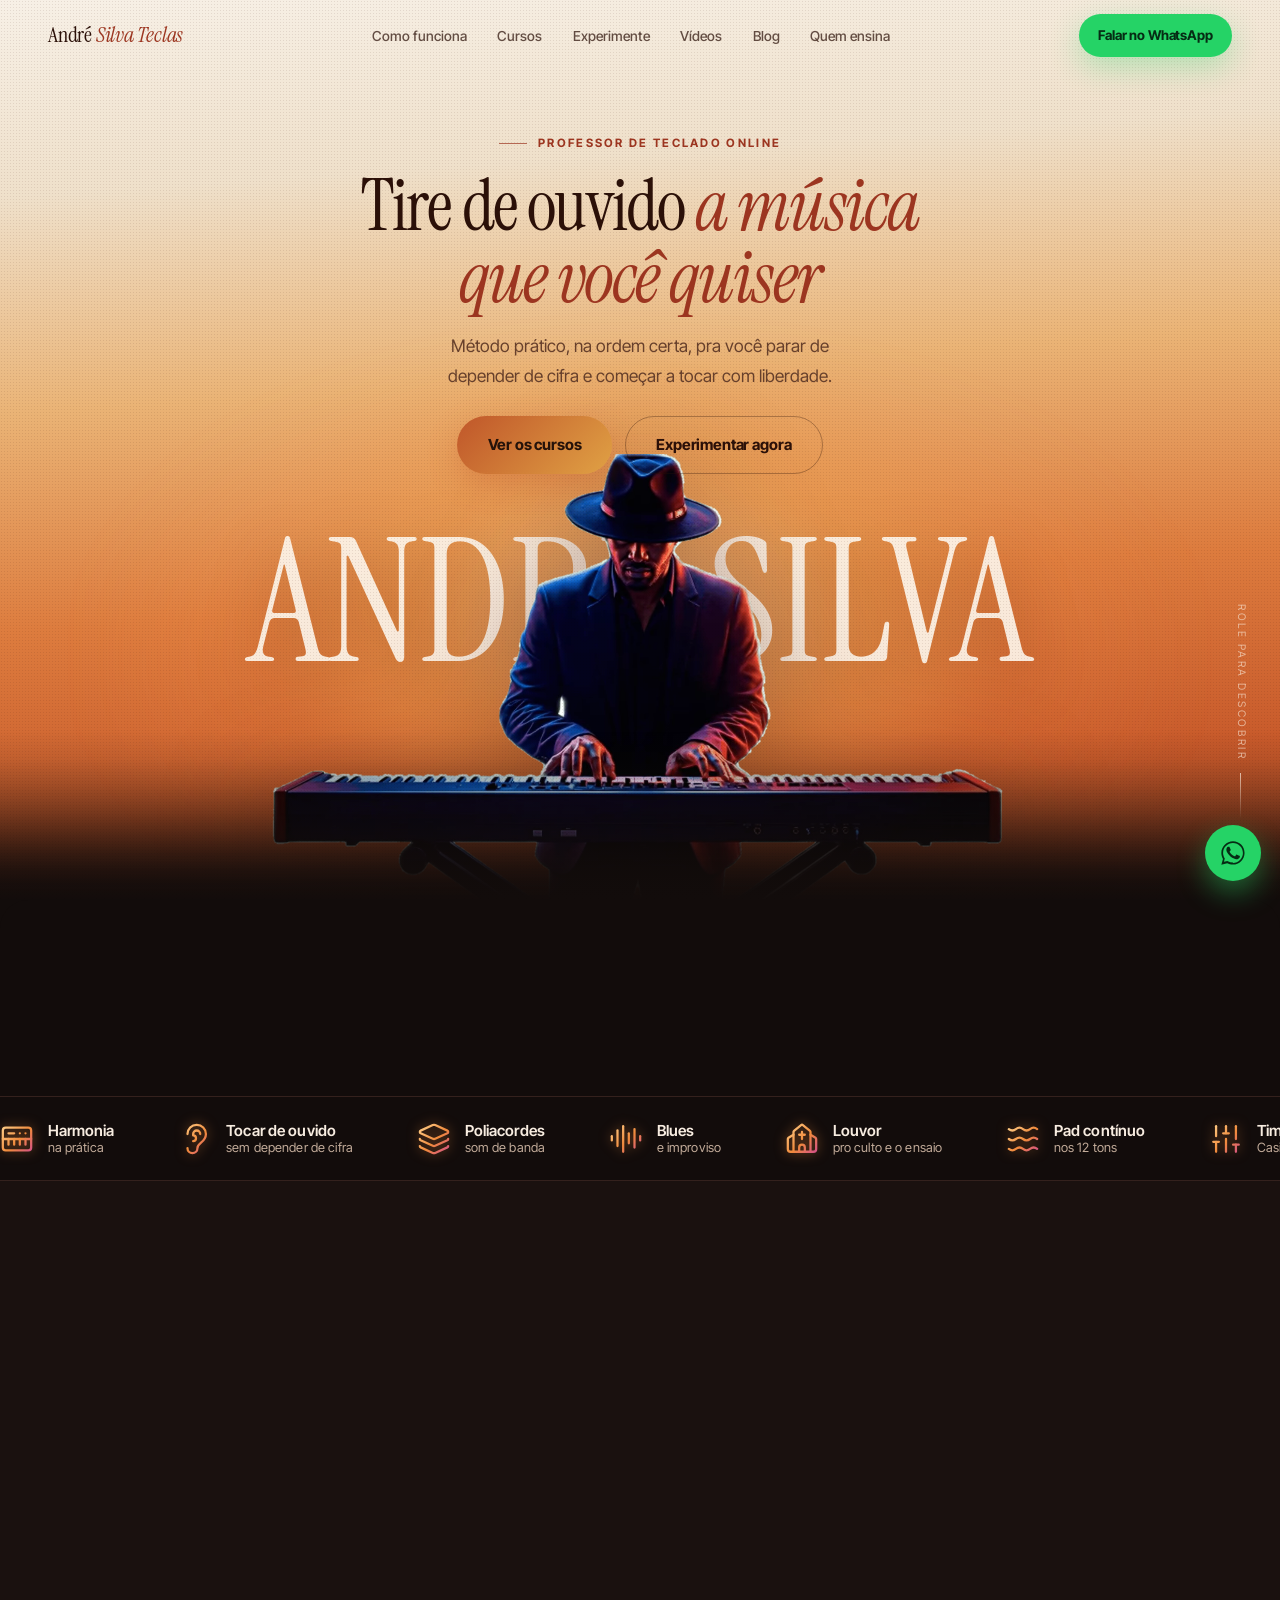
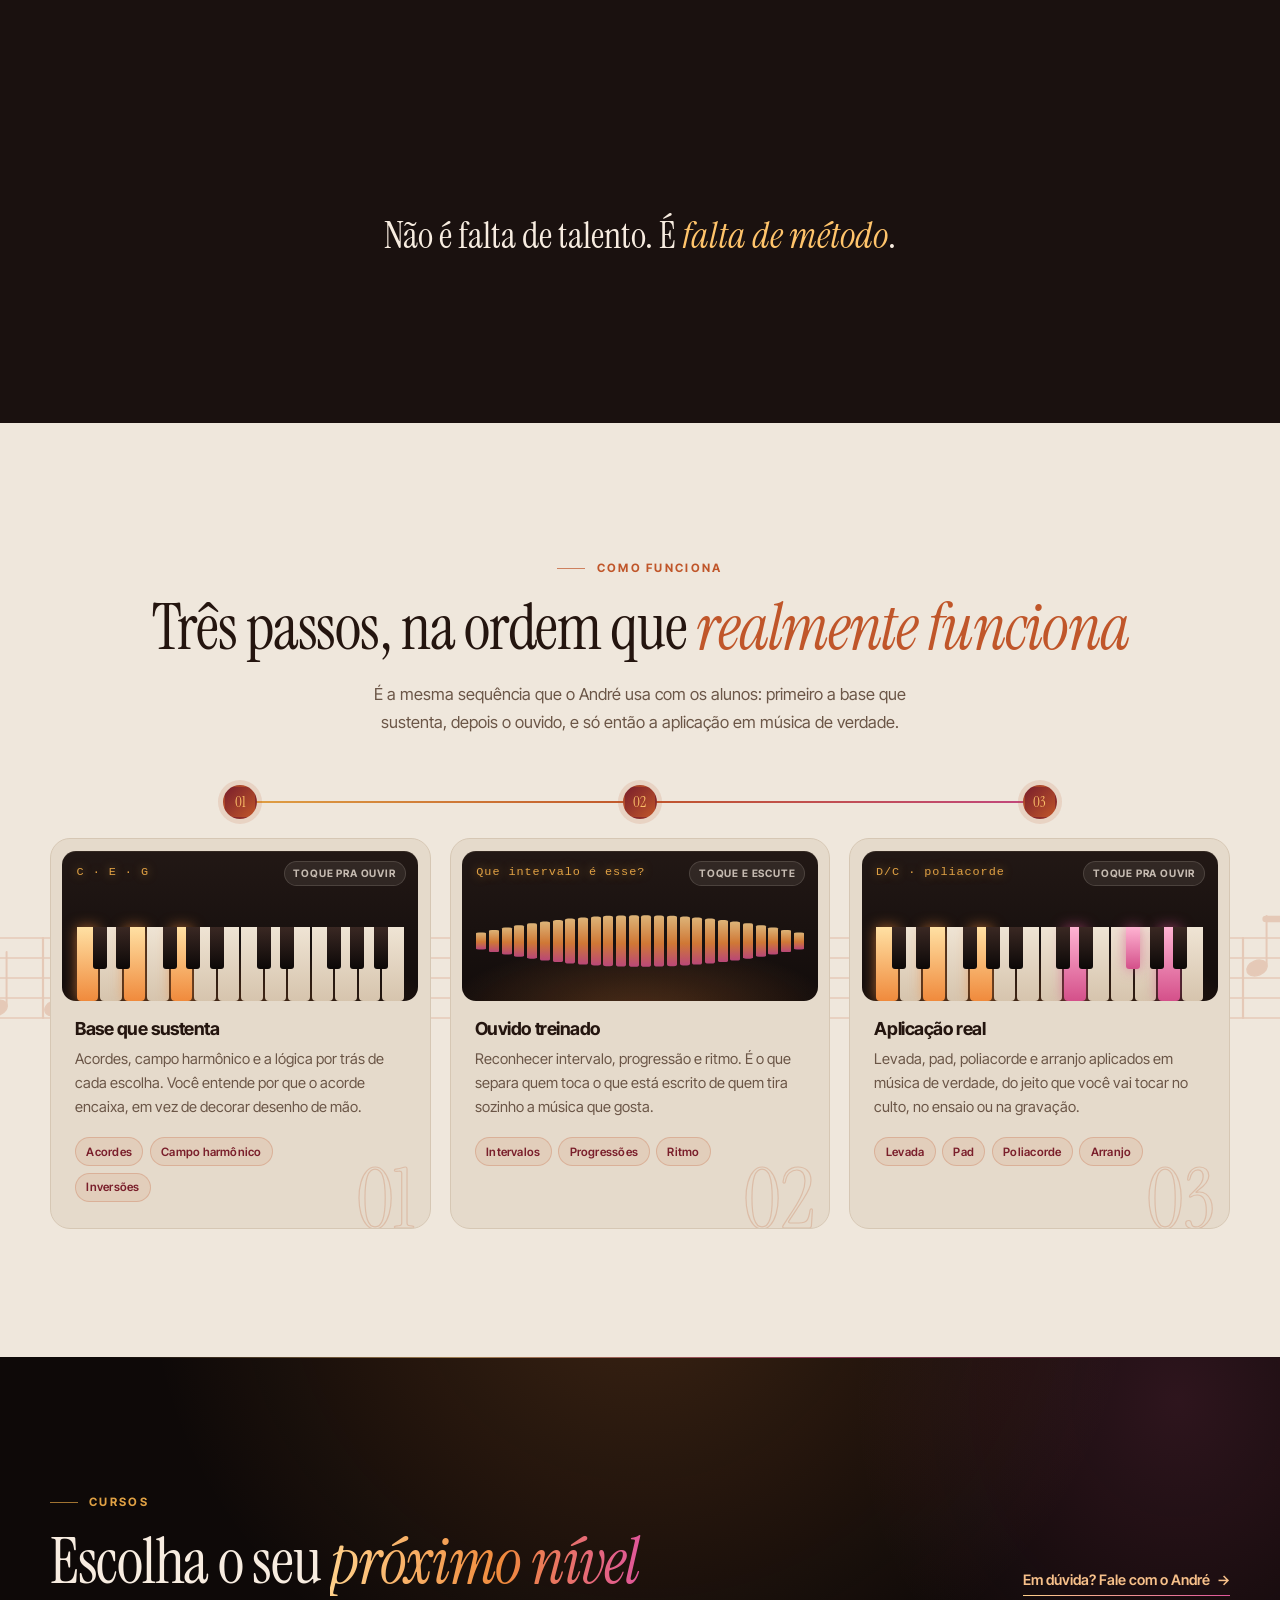
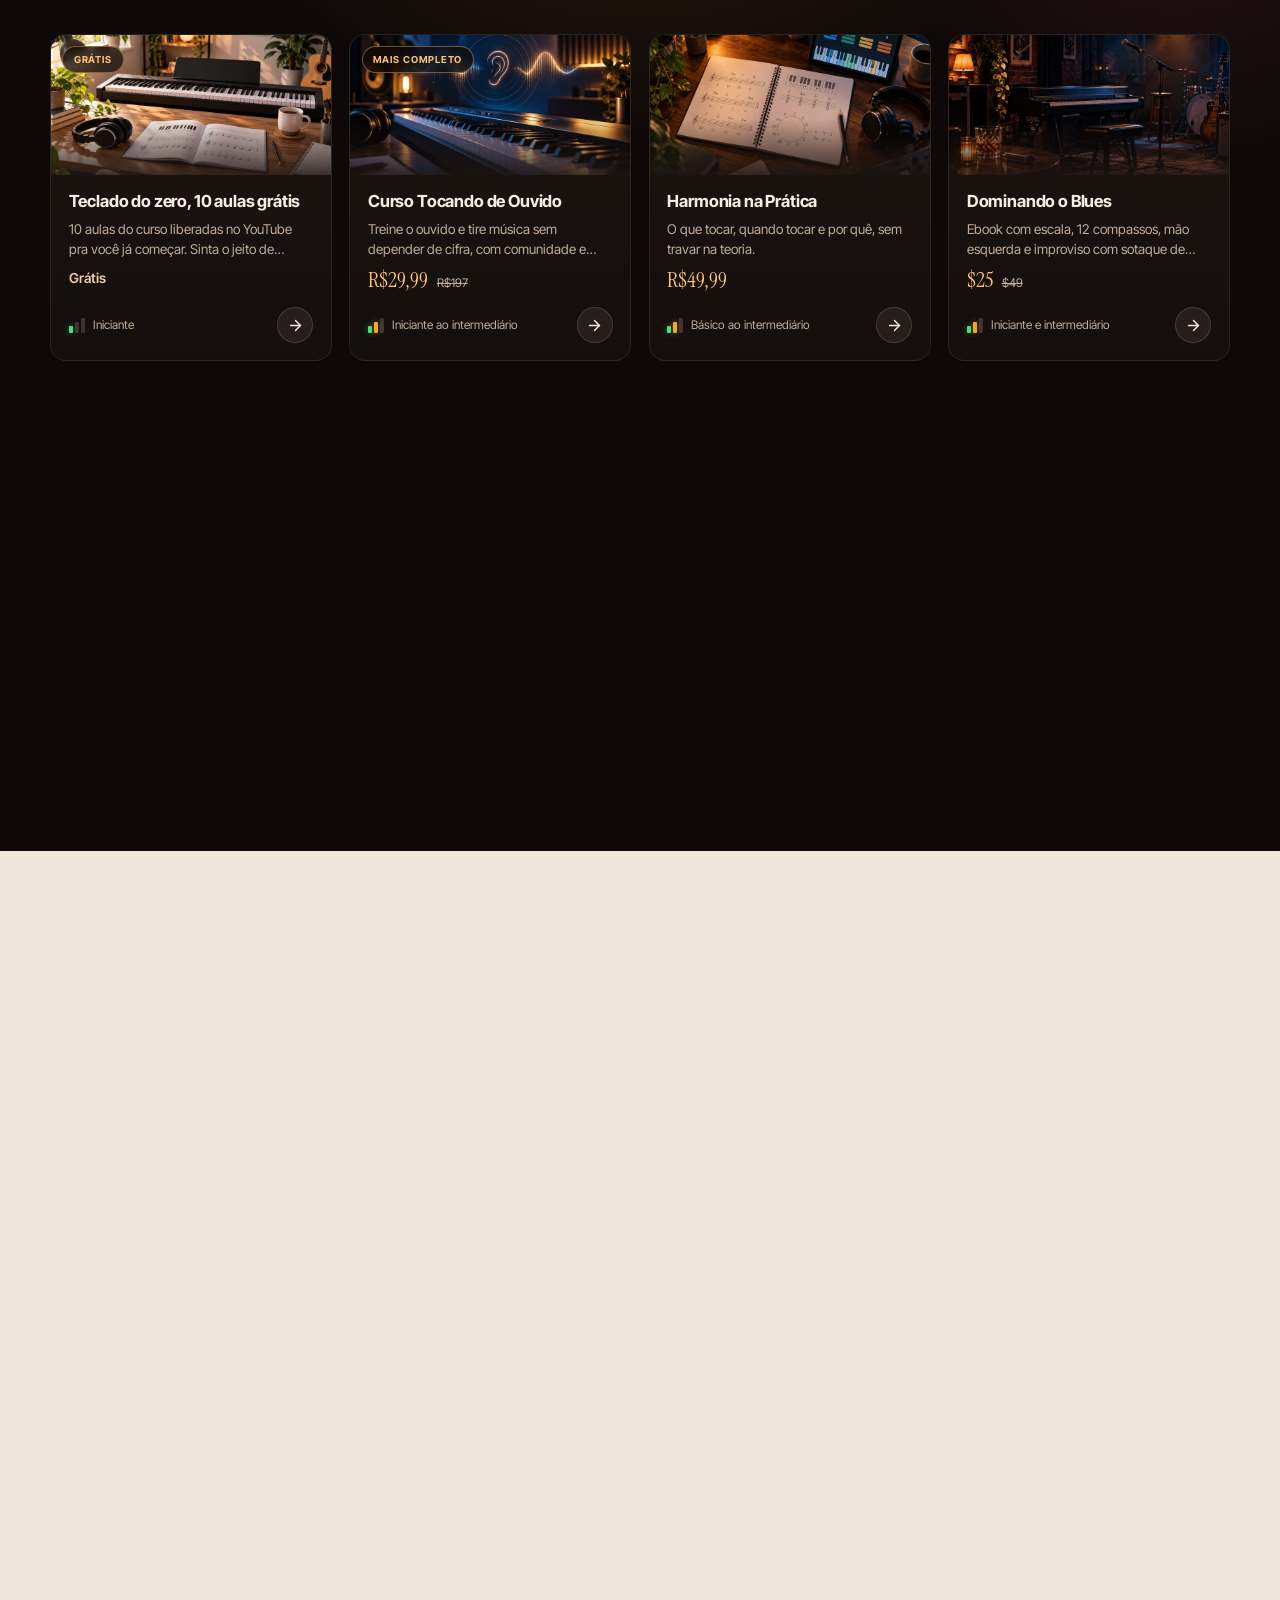
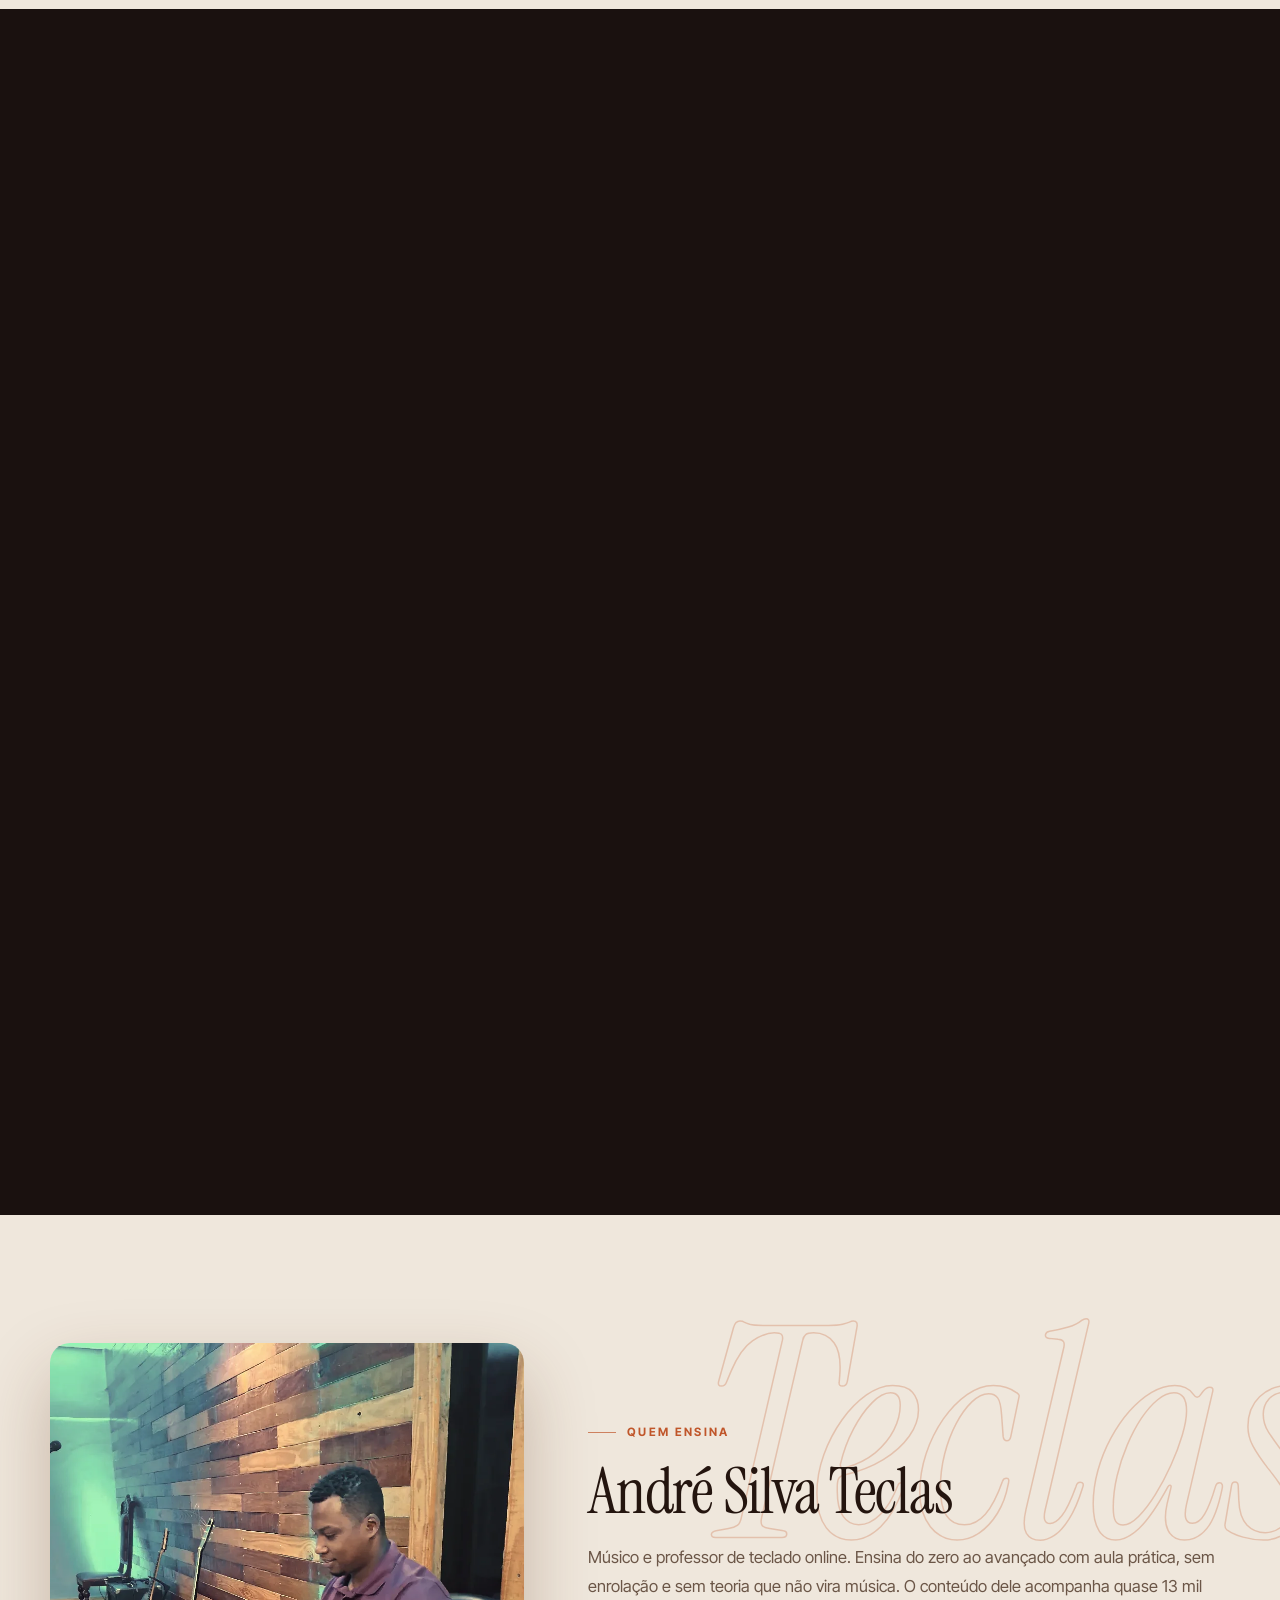
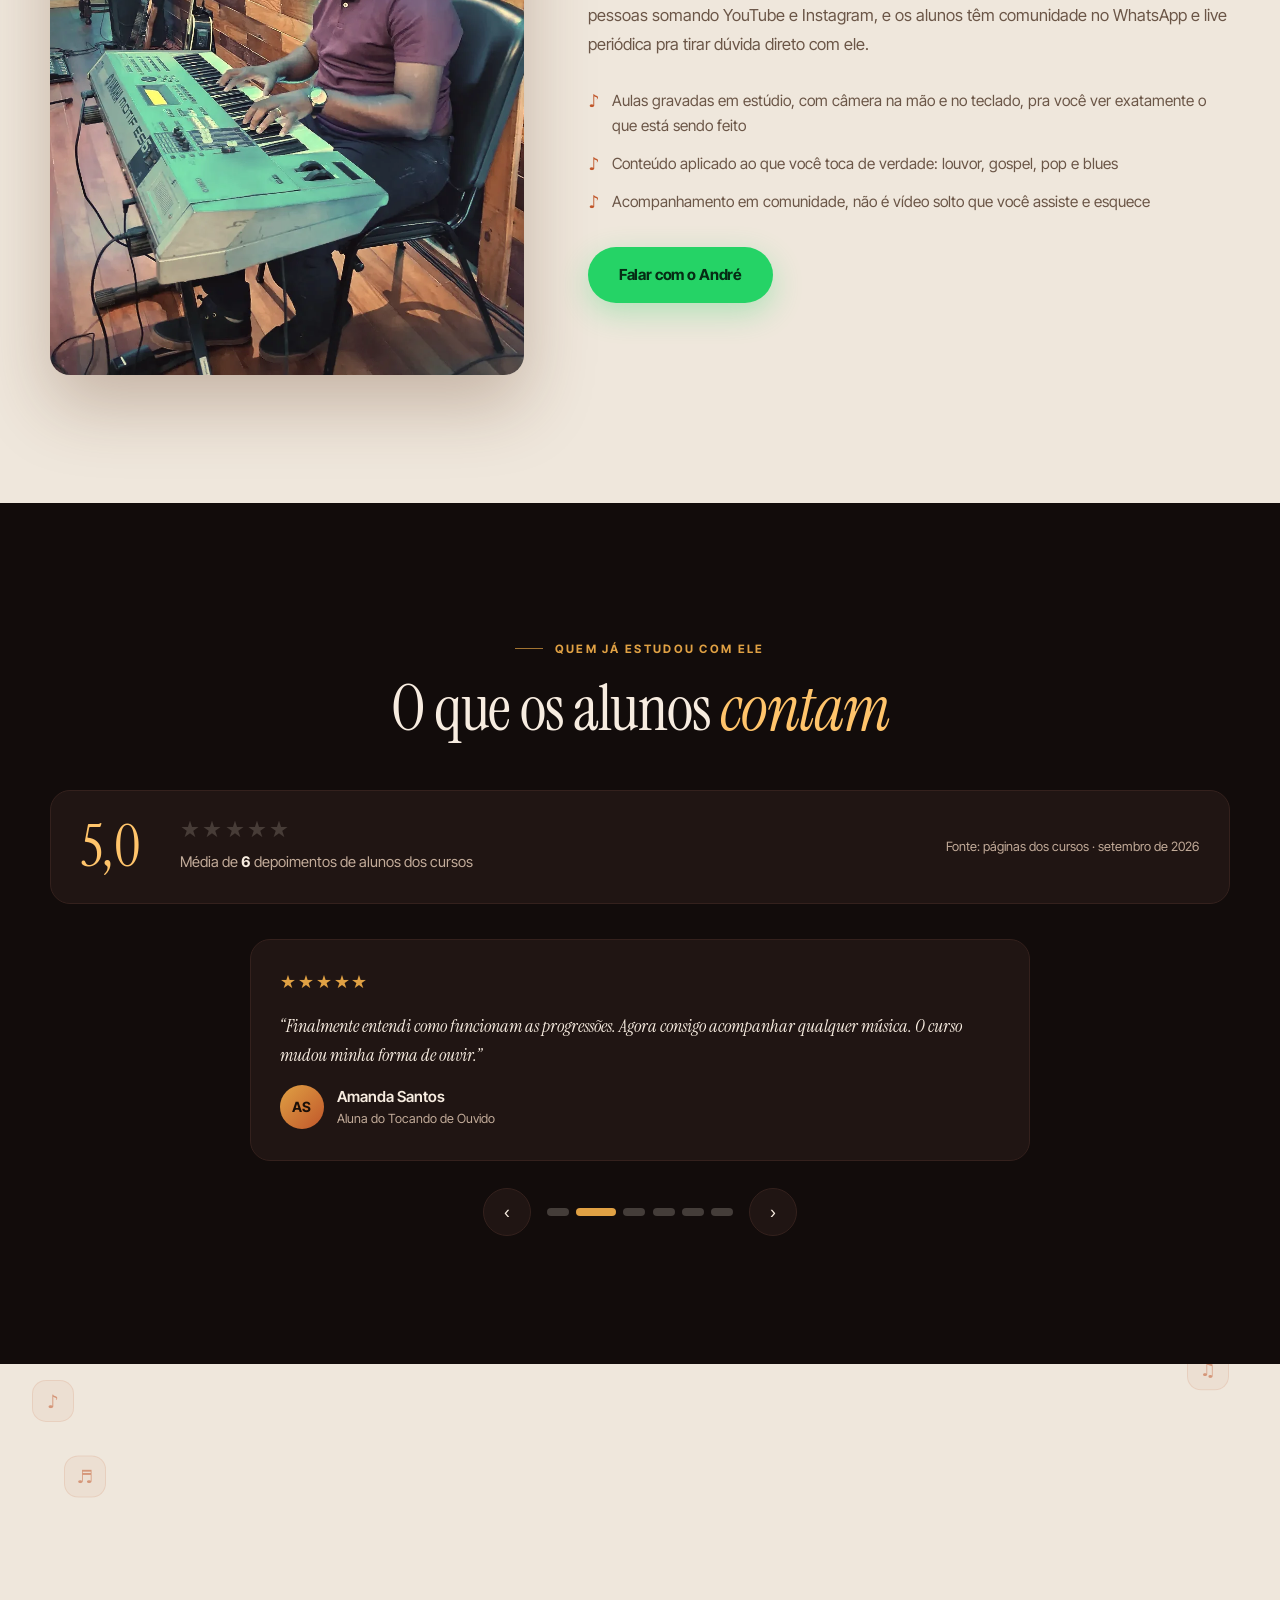
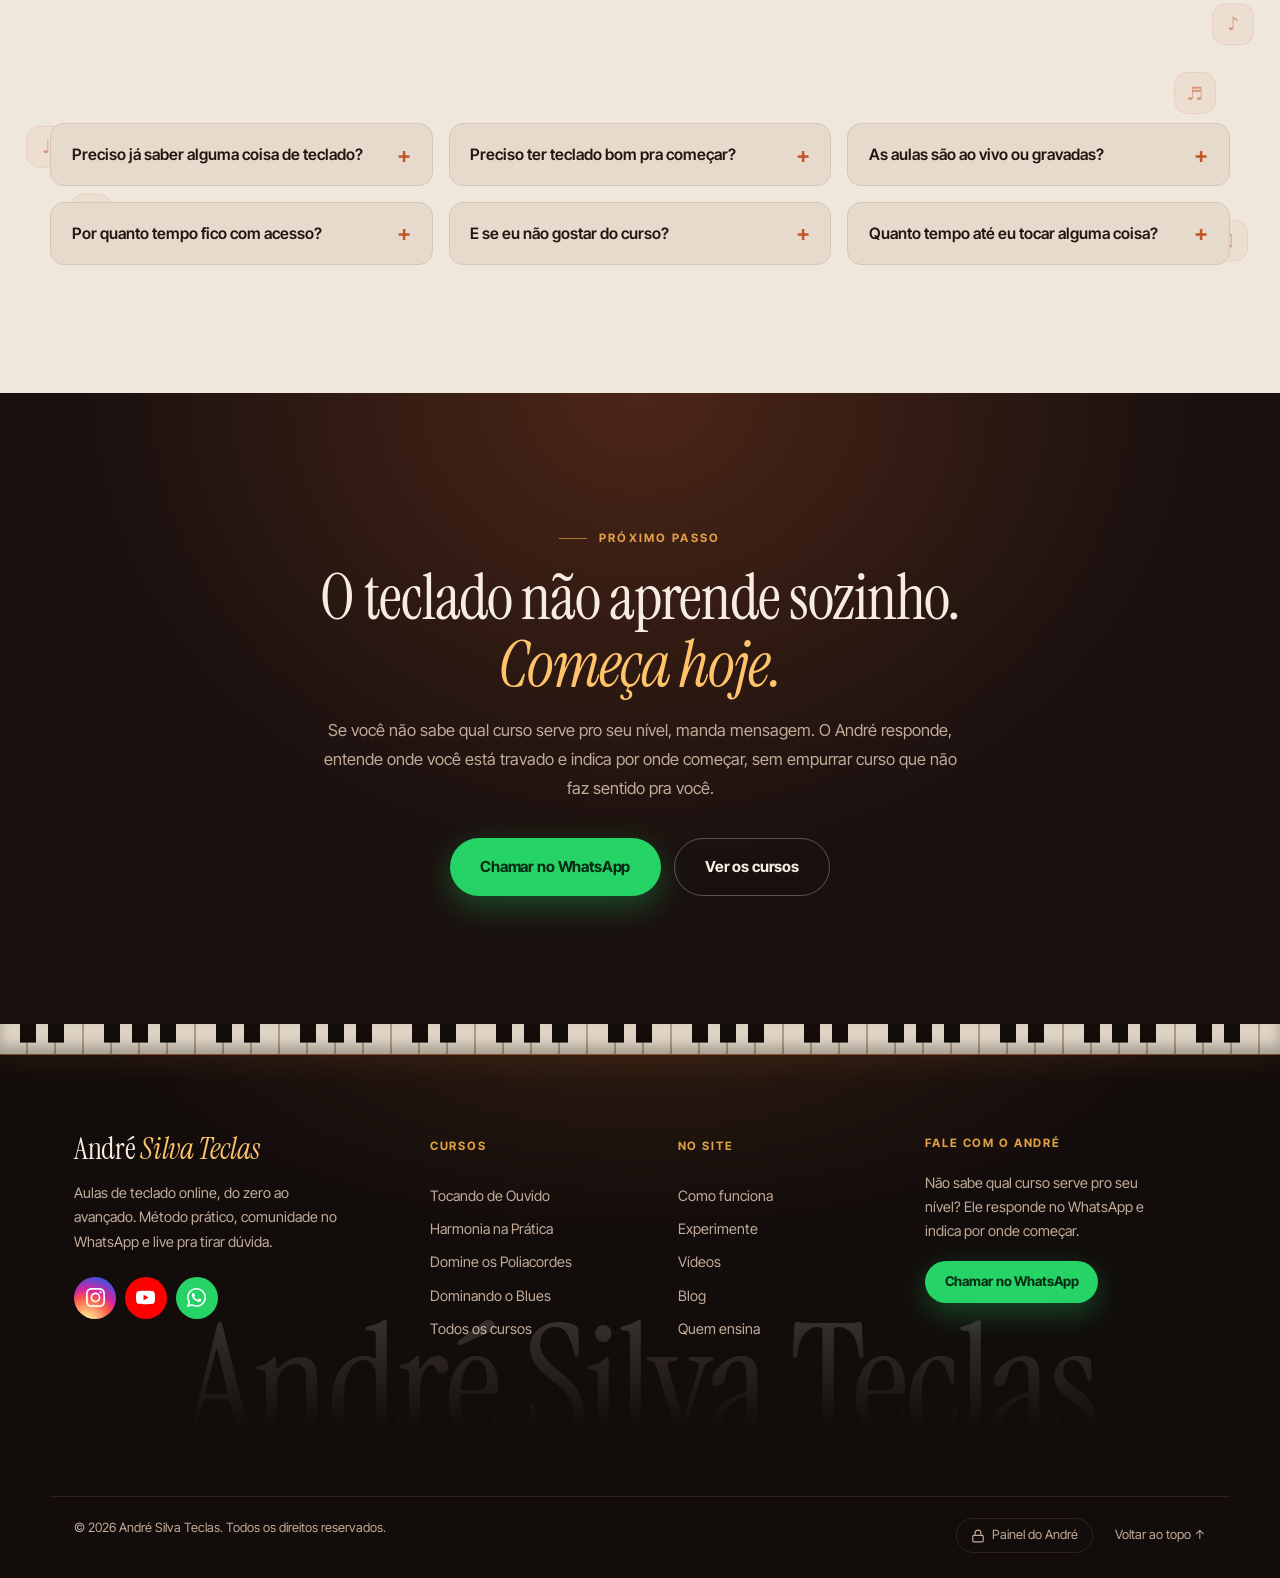
==== index.html @ 96789033 "André Teclas: painel com métricas, pixels, links de compra e editor visual do blog; aulas grátis, nú" ====
<!doctype html>
<html lang="pt-BR">
<head>
<meta charset="utf-8">
<meta name="viewport" content="width=device-width, initial-scale=1">
<title>André Silva Teclas | Aulas de teclado online do zero ao avançado</title>
<meta name="description" content="Aprenda teclado de verdade com André Silva Teclas: tire música de ouvido, monte acordes que funcionam e toque com liberdade. Cursos online, comunidade no WhatsApp e lives para tirar dúvida.">
<!-- O canonical aponta pro GitHub Pages porque e a URL que o Google indexa.
     Quando o dominio proprio entrar no ar, trocar aqui e nas 4 paginas de curso. -->
<link rel="canonical" href="https://marcel0gs.github.io/andre-silva-teclas/">

<meta property="og:type" content="website">
<meta property="og:title" content="André Silva Teclas | Aulas de teclado online">
<meta property="og:description" content="Tire de ouvido a música que você quiser. Cursos de teclado do zero ao avançado, com comunidade e lives.">
<meta property="og:locale" content="pt_BR">
<meta property="og:url" content="https://marcel0gs.github.io/andre-silva-teclas/">
<meta property="og:image" content="https://marcel0gs.github.io/andre-silva-teclas/assets/img/og-capa.jpg">
<meta property="og:image:width" content="1200">
<meta property="og:image:height" content="630">
<meta name="twitter:card" content="summary_large_image">

<link rel="icon" href="assets/img/favicon.svg" type="image/svg+xml">
<link rel="icon" href="assets/img/favicon-32.png" sizes="32x32">
<link rel="apple-touch-icon" href="assets/img/apple-touch-icon.png">

<link rel="preconnect" href="https://fonts.googleapis.com">
<link rel="preconnect" href="https://fonts.gstatic.com" crossorigin>
<link rel="preconnect" href="https://andreteclas.marcel0gs.workers.dev" crossorigin>
<link href="https://fonts.googleapis.com/css2?family=Instrument+Serif:ital@0;1&family=Inter+Tight:wght@400;500;600;700&display=swap" rel="stylesheet">

<link rel="stylesheet" href="assets/css/estilo.css">
<link rel="stylesheet" href="assets/css/componentes.css">

<script>
/* A silhueta animada é um WebM com transparência de verdade (241 KB, contra
   31,8 MB do GIF original). Chrome, Edge, Firefox e Android tocam isso com
   o fundo vazado. O Safari toca o arquivo mas IGNORA a transparência, e a
   figura sairia dentro de um retângulo preto — por isso ele recebe o SVG
   estático, que é nítido e tem transparência real.
   Roda antes da página pintar, então não existe troca piscando na tela. */
(function () {
  var d = document.documentElement;
  /* marca que tem JS: é o que autoriza as estrelas do placar a nascerem
     vazias pra se preencherem depois. Sem JS elas já aparecem cheias. */
  d.className += ' js';

  /* ABERTURA: uma vez por visita. Quem volta pra home na mesma sessão, quem
     chega por um link com âncora (#cursos, vindo de outra página) e quem
     pediu menos movimento no aparelho entram direto.
     Todo o movimento é CSS; daqui só sai a decisão e a trava da rolagem,
     que é solta por tempo, então nada depende do resto do JS dar certo. */
  var reduz = window.matchMedia && matchMedia('(prefers-reduced-motion: reduce)').matches;
  var vista = false;
  try { vista = sessionStorage.getItem('andre-abertura') === '1'; } catch (e) {}
  if (!reduz && !vista && !location.hash) {
    d.className += ' com-intro intro-trava';
    try { sessionStorage.setItem('andre-abertura', '1'); } catch (e) {}
    setTimeout(function () { d.classList.remove('intro-trava'); }, 2300);
    setTimeout(function () { var i = document.getElementById('intro'); if (i) i.remove(); }, 3400);
  }

  var v = document.createElement('video');
  var ehSafari = /^((?!chrome|android|crios|fxios|edg|opr).)*safari/i.test(navigator.userAgent);
  if (!ehSafari && v.canPlayType && v.canPlayType('video/webm; codecs="vp9"')) {
    document.documentElement.className += ' alpha-video';
  }
})();
</script>
</head>
<body>

<!-- ======================= ABERTURA =======================
     Teclado tocando um glissando, o nome subindo, e a cortina sobe
     revelando o hero. Só existe com a classe com-intro no <html> (ver o
     script do <head>); sem ela, ou sem JS, fica em display:none. -->
<div class="intro" id="intro" aria-hidden="true">
  <div class="intro__palco">
    <div class="intro__teclado">
      <i style="--i:0"></i><i style="--i:1"></i><i style="--i:2"></i><i style="--i:3"></i><i style="--i:4"></i>
      <i style="--i:5"></i><i style="--i:6"></i><i style="--i:7"></i><i style="--i:8"></i><i style="--i:9"></i>
      <i style="--i:10"></i><i style="--i:11"></i><i style="--i:12"></i><i style="--i:13"></i><i style="--i:14"></i>
      <b style="--x:1"></b><b style="--x:2"></b><b style="--x:4"></b><b style="--x:5"></b><b style="--x:6"></b>
      <b style="--x:8"></b><b style="--x:9"></b><b style="--x:11"></b><b style="--x:12"></b><b style="--x:13"></b>
    </div>
    <p class="intro__nome">
      <span class="intro__linha"><span>André Silva</span></span>
      <span class="intro__linha"><em>Teclas</em></span>
    </p>
    <span class="intro__fio"></span>
  </div>
</div>

<!-- nav, botão flutuante e rastro do cursor ficam FORA do #palco:
     position:fixed não funciona dentro de um elemento com transform. -->
<nav class="nav nav--claro">
  <a class="nav__logo" href="#topo">André <span>Silva Teclas</span></a>
  <ul class="nav__links">
    <li><a href="#metodo">Como funciona</a></li>
    <li><a href="#cursos">Cursos</a></li>
    <li><a href="#experimente">Experimente</a></li>
    <li><a href="#videos-secao">Vídeos</a></li>
    <li><a href="blog/">Blog</a></li>
    <li><a href="#sobre">Quem ensina</a></li>
  </ul>
  <a class="btn btn--whats btn--pequeno" data-whats href="#contato">Falar no WhatsApp</a>
</nav>

<div id="palco">

<!-- ======================= HERO =======================
     Composição: gradiente quente CLARO no fundo, marca gigante sangrando
     na base, e a silhueta ESCURA recortada por cima das duas coisas.
     Escuro sobre escuro some — ver aviso no topo do componentes.css.

     Hero COBERTO PELO SCROLL (07/10/2026): ele fica parado e o resto da
     página sobe por cima. A marca, a figura e o texto andam em velocidades
     diferentes enquanto isso, comandados pela variável --cobre (site.js). -->
<section class="hero" id="topo">
  <div class="hero__luz" aria-hidden="true"></div>
  <div class="hero__marca" aria-hidden="true">ANDRÉ SILVA</div>

  <div class="hero__arte" aria-hidden="true">
    <div class="hero__arte-svg" data-src="assets/img/silhueta-teclado.webp"></div>
    <video class="hero__arte-video" autoplay muted loop playsinline preload="auto"
           data-src="assets/video/silhueta-teclado.webm"
           data-src-leve="assets/video/silhueta-teclado-leve.webm"></video>
  </div>
  <script>
  /* Os endereços ficam em data-src, não em src, de propósito: se estivessem
     no HTML o navegador baixaria TODOS (esconder com display:none não impede
     o download) e a maior parte do peso da primeira tela iria pro lixo.
     Aqui só o arquivo que vai ser usado é pedido. */
  (function () {
    var arte = document.currentScript.previousElementSibling;
    var video = arte.querySelector('.hero__arte-video');
    var figura = arte.querySelector('.hero__arte-svg');

    if (!document.documentElement.classList.contains('alpha-video')) {
      /* Safari e quem não compõe alfa em vídeo: figura parada, mesmo desenho
         do vídeo, com transparência de verdade e 44 KB. */
      figura.style.backgroundImage = 'url("' + figura.getAttribute('data-src') + '")';
      return;
    }

    /* Duas versões do mesmo vídeo. No celular a figura é desenhada com menos
       de 400px de largura: mandar o arquivo de 1600px pra lá seria gastar
       1 MB pra jogar fora quase tudo na hora de desenhar. */
    var leve = window.matchMedia('(max-width: 860px)').matches;
    video.src = video.getAttribute(leve ? 'data-src-leve' : 'data-src');

    /* Mais lento, a pedido dele. Fica no playbackRate em vez de ser gravado
       no arquivo porque assim não custa quadro nenhum de qualidade, e o
       ajuste é uma linha se ele quiser mais ou menos. 1 = velocidade
       original, 0.7 = 30% mais devagar. */
    video.playbackRate = 0.7;
    video.addEventListener('loadedmetadata', function () { video.playbackRate = 0.7; });
  })();
  </script>

  <div class="hero__grao" aria-hidden="true"></div>
  <div class="hero__cobre" aria-hidden="true"></div>

  <div class="hero__conteudo">
    <p class="kicker">Professor de teclado online</p>
    <h1>Tire de ouvido <em>a música que você quiser</em></h1>
    <p class="hero__sub">
      Método prático, na ordem certa, pra você parar de depender de cifra e
      começar a tocar com liberdade.
    </p>
    <div class="hero__acoes">
      <a class="btn" href="#cursos">Ver os cursos</a>
      <a class="btn btn--vazado" href="#experimente">Experimentar agora</a>
    </div>
  </div>

  <p class="hero__rolar">Role para descobrir</p>
</section>

<!-- ======================= PROVA SOCIAL =======================
     Saiu de dentro do hero de propósito: em cima do teclado os números
     ficavam ilegíveis. Numa faixa própria eles respiram e ainda funcionam
     como primeira emenda entre o hero claro e o corpo escuro do site. -->
<section class="provas">
  <div class="limite provas__grade">
    <div class="revela"><strong>7,8 mil</strong><span>inscritos no YouTube</span></div>
    <div class="revela"><strong>4.964</strong><span>seguidores no Instagram</span></div>
    <div class="revela"><strong>8</strong><span>cursos e materiais próprios</span></div>
    <div class="revela"><strong>7 dias</strong><span>de garantia nos cursos</span></div>
  </div>
</section>

<!-- ======================= FAIXA CORRENDO =======================
     Um ícone do Lucide por tema e o nome em duas linhas (07/10/2026, no
     lugar das notinhas soltas entre palavras). O traço dos ícones usa o
     degradê #icone-grad, definido uma vez aqui embaixo e reaproveitado por
     todos. Trilho duplicado pra emendar sem salto. -->
<div class="faixa-marquee" aria-hidden="true">
  <svg width="0" height="0" style="position:absolute">
    <!-- userSpaceOnUse, e não o padrão: com o padrão, linha reta (largura
         zero) fica sem degradê e some do ícone -->
    <linearGradient id="icone-grad" gradientUnits="userSpaceOnUse" x1="2" y1="2" x2="22" y2="22">
      <stop offset="0" stop-color="#ffd08a"/>
      <stop offset=".55" stop-color="#f08a3c"/>
      <stop offset="1" stop-color="#d4508a"/>
    </linearGradient>
  </svg>
  <div class="marquee__trilho">
    <span class="marquee__item"><svg class="marquee__icone" viewBox="0 0 24 24" aria-hidden="true"><rect width="20" height="16" x="2" y="4" rx="2" /><path d="M6 8h4" /><path d="M14 8h.01" /><path d="M18 8h.01" /><path d="M2 12h20" /><path d="M6 12v4" /><path d="M10 12v4" /><path d="M14 12v4" /><path d="M18 12v4" /></svg><span class="marquee__rotulo"><b>Harmonia</b>na prática</span></span>
    <span class="marquee__item"><svg class="marquee__icone" viewBox="0 0 24 24" aria-hidden="true"><path d="M6 8.5a6.5 6.5 0 1 1 13 0c0 6-6 6-6 10a3.5 3.5 0 1 1-7 0" /><path d="M15 8.5a2.5 2.5 0 0 0-5 0v1a2 2 0 1 1 0 4" /></svg><span class="marquee__rotulo"><b>Tocar de ouvido</b>sem depender de cifra</span></span>
    <span class="marquee__item"><svg class="marquee__icone" viewBox="0 0 24 24" aria-hidden="true"><path d="M12.83 2.18a2 2 0 0 0-1.66 0L2.6 6.08a1 1 0 0 0 0 1.83l8.58 3.91a2 2 0 0 0 1.66 0l8.58-3.9a1 1 0 0 0 0-1.83z" /><path d="M2 12a1 1 0 0 0 .58.91l8.6 3.91a2 2 0 0 0 1.65 0l8.58-3.9A1 1 0 0 0 22 12" /><path d="M2 17a1 1 0 0 0 .58.91l8.6 3.91a2 2 0 0 0 1.65 0l8.58-3.9A1 1 0 0 0 22 17" /></svg><span class="marquee__rotulo"><b>Poliacordes</b>som de banda</span></span>
    <span class="marquee__item"><svg class="marquee__icone" viewBox="0 0 24 24" aria-hidden="true"><path d="M2 10v3" /><path d="M6 6v11" /><path d="M10 3v18" /><path d="M14 8v7" /><path d="M18 5v13" /><path d="M22 10v3" /></svg><span class="marquee__rotulo"><b>Blues</b>e improviso</span></span>
    <span class="marquee__item"><svg class="marquee__icone" viewBox="0 0 24 24" aria-hidden="true"><path d="M10 9h4" /><path d="M12 7v5" /><path d="M14 21v-3a2 2 0 0 0-4 0v3" /><path d="m18 9 3.52 2.147a1 1 0 0 1 .48.854V19a2 2 0 0 1-2 2H4a2 2 0 0 1-2-2v-6.999a1 1 0 0 1 .48-.854L6 9" /><path d="M6 21V7a1 1 0 0 1 .376-.782l5-3.999a1 1 0 0 1 1.249.001l5 4A1 1 0 0 1 18 7v14" /></svg><span class="marquee__rotulo"><b>Louvor</b>pro culto e o ensaio</span></span>
    <span class="marquee__item"><svg class="marquee__icone" viewBox="0 0 24 24" aria-hidden="true"><path d="M2 12q2.5 2 5 0t5 0 5 0 5 0" /><path d="M2 19q2.5 2 5 0t5 0 5 0 5 0" /><path d="M2 5q2.5 2 5 0t5 0 5 0 5 0" /></svg><span class="marquee__rotulo"><b>Pad contínuo</b>nos 12 tons</span></span>
    <span class="marquee__item"><svg class="marquee__icone" viewBox="0 0 24 24" aria-hidden="true"><path d="M10 8h4" /><path d="M12 21v-9" /><path d="M12 8V3" /><path d="M17 16h4" /><path d="M19 12V3" /><path d="M19 21v-5" /><path d="M3 14h4" /><path d="M5 10V3" /><path d="M5 21v-7" /></svg><span class="marquee__rotulo"><b>Timbres</b>Casio Privia PX-5S</span></span>
  </div>
  <div class="marquee__trilho">
    <span class="marquee__item"><svg class="marquee__icone" viewBox="0 0 24 24" aria-hidden="true"><rect width="20" height="16" x="2" y="4" rx="2" /><path d="M6 8h4" /><path d="M14 8h.01" /><path d="M18 8h.01" /><path d="M2 12h20" /><path d="M6 12v4" /><path d="M10 12v4" /><path d="M14 12v4" /><path d="M18 12v4" /></svg><span class="marquee__rotulo"><b>Harmonia</b>na prática</span></span>
    <span class="marquee__item"><svg class="marquee__icone" viewBox="0 0 24 24" aria-hidden="true"><path d="M6 8.5a6.5 6.5 0 1 1 13 0c0 6-6 6-6 10a3.5 3.5 0 1 1-7 0" /><path d="M15 8.5a2.5 2.5 0 0 0-5 0v1a2 2 0 1 1 0 4" /></svg><span class="marquee__rotulo"><b>Tocar de ouvido</b>sem depender de cifra</span></span>
    <span class="marquee__item"><svg class="marquee__icone" viewBox="0 0 24 24" aria-hidden="true"><path d="M12.83 2.18a2 2 0 0 0-1.66 0L2.6 6.08a1 1 0 0 0 0 1.83l8.58 3.91a2 2 0 0 0 1.66 0l8.58-3.9a1 1 0 0 0 0-1.83z" /><path d="M2 12a1 1 0 0 0 .58.91l8.6 3.91a2 2 0 0 0 1.65 0l8.58-3.9A1 1 0 0 0 22 12" /><path d="M2 17a1 1 0 0 0 .58.91l8.6 3.91a2 2 0 0 0 1.65 0l8.58-3.9A1 1 0 0 0 22 17" /></svg><span class="marquee__rotulo"><b>Poliacordes</b>som de banda</span></span>
    <span class="marquee__item"><svg class="marquee__icone" viewBox="0 0 24 24" aria-hidden="true"><path d="M2 10v3" /><path d="M6 6v11" /><path d="M10 3v18" /><path d="M14 8v7" /><path d="M18 5v13" /><path d="M22 10v3" /></svg><span class="marquee__rotulo"><b>Blues</b>e improviso</span></span>
    <span class="marquee__item"><svg class="marquee__icone" viewBox="0 0 24 24" aria-hidden="true"><path d="M10 9h4" /><path d="M12 7v5" /><path d="M14 21v-3a2 2 0 0 0-4 0v3" /><path d="m18 9 3.52 2.147a1 1 0 0 1 .48.854V19a2 2 0 0 1-2 2H4a2 2 0 0 1-2-2v-6.999a1 1 0 0 1 .48-.854L6 9" /><path d="M6 21V7a1 1 0 0 1 .376-.782l5-3.999a1 1 0 0 1 1.249.001l5 4A1 1 0 0 1 18 7v14" /></svg><span class="marquee__rotulo"><b>Louvor</b>pro culto e o ensaio</span></span>
    <span class="marquee__item"><svg class="marquee__icone" viewBox="0 0 24 24" aria-hidden="true"><path d="M2 12q2.5 2 5 0t5 0 5 0 5 0" /><path d="M2 19q2.5 2 5 0t5 0 5 0 5 0" /><path d="M2 5q2.5 2 5 0t5 0 5 0 5 0" /></svg><span class="marquee__rotulo"><b>Pad contínuo</b>nos 12 tons</span></span>
    <span class="marquee__item"><svg class="marquee__icone" viewBox="0 0 24 24" aria-hidden="true"><path d="M10 8h4" /><path d="M12 21v-9" /><path d="M12 8V3" /><path d="M17 16h4" /><path d="M19 12V3" /><path d="M19 21v-5" /><path d="M3 14h4" /><path d="M5 10V3" /><path d="M5 21v-7" /></svg><span class="marquee__rotulo"><b>Timbres</b>Casio Privia PX-5S</span></span>
  </div>
</div>

<!-- ======================= DOR ======================= -->
<section class="secao faixa-escura" id="dor">
  <div class="limite">
    <div class="centro revela">
      <p class="kicker">Se você se reconhece aqui</p>
      <h2 class="titulo-secao">Você já sabe alguns acordes.<br>Mas na hora de tocar, <span class="destaque">trava</span>.</h2>
      <p class="texto" style="max-width:56ch;margin:0 auto">
        A maioria dos tecladistas não para por falta de vontade. Para porque aprendeu
        solto, sem ordem, juntando pedaço de vídeo com pedaço de cifra.
      </p>
    </div>

    <div class="grade-3">
      <div class="carta revela">
        <p class="dor">Você decorou posições, mas quando a música muda de tom fica perdido e precisa procurar tudo de novo.</p>
      </div>
      <div class="carta revela">
        <p class="dor">Toca sempre a mesma levada, e por mais que acerte as notas o som continua pobre perto do que você ouve.</p>
      </div>
      <div class="carta revela">
        <p class="dor">Depende de cifra pra tudo. Sem o papel na frente, não consegue tirar nem a música que já escutou mil vezes.</p>
      </div>
      <div class="carta revela">
        <p class="dor">Assiste vídeo solto no YouTube há meses, junta dica com dica, e mesmo assim sente que não saiu do lugar.</p>
      </div>
    </div>

    <p class="fecho revela">Não é falta de talento. É <span>falta de método</span>.</p>
  </div>
</section>

<!-- ======================= MÉTODO ======================= -->
<section class="secao faixa-creme" id="metodo">
  <!-- pauta que atravessa a seção de lado conforme a página rola -->
  <div class="pauta" aria-hidden="true" data-px-x="0.45">
    <img src="assets/img/pentagrama.svg" alt="" width="2400" height="190" loading="lazy">
  </div>
  <div class="limite">
    <div class="centro revela">
      <p class="kicker">Como funciona</p>
      <h2 class="titulo-secao">Três passos, na ordem que <span class="destaque">realmente funciona</span></h2>
      <p class="texto" style="max-width:54ch;margin:0 auto">
        É a mesma sequência que o André usa com os alunos: primeiro a base que
        sustenta, depois o ouvido, e só então a aplicação em música de verdade.
      </p>
    </div>

    <!-- Trilho que liga os três passos: a linha enche conforme a seção sobe
         (data-preenche, no site.js). Só no computador. -->
    <div class="passos-trilho" aria-hidden="true">
      <span class="passos-trilho__linha"><span data-preenche></span></span>
      <span class="passos-trilho__no" data-no="0">01</span>
      <span class="passos-trilho__no" data-no="1">02</span>
      <span class="passos-trilho__no" data-no="2">03</span>
    </div>

    <!-- Cada passo tem uma TELA que toca: o acorde de base, o intervalo pra
         treinar o ouvido e o poliacorde da aplicação. Mostra o método em vez
         de descrever (data-acorde, no site.js). -->
    <div class="passos">
      <article class="passo revela">
        <button class="passo__tela" type="button" data-acorde="C4 E4 G4" aria-label="Tocar o acorde de Dó maior">
          <span class="passo__lcd">C &middot; E &middot; G</span>
          <span class="mini-teclado"><i class="on-a"></i><i></i><i class="on-a"></i><i></i><i class="on-a"></i><i></i><i></i><i></i><i></i><i></i><i></i><i></i><i></i><i></i><b style="--x:1"></b><b style="--x:2"></b><b style="--x:4"></b><b style="--x:5"></b><b style="--x:6"></b><b style="--x:8"></b><b style="--x:9"></b><b style="--x:11"></b><b style="--x:12"></b><b style="--x:13"></b></span>
          <span class="passo__toque">Toque pra ouvir</span>
        </button>
        <span class="passo__num" aria-hidden="true">01</span>
        <h3>Base que sustenta</h3>
        <p>Acordes, campo harmônico e a lógica por trás de cada escolha. Você entende por que o acorde encaixa, em vez de decorar desenho de mão.</p>
        <ul class="passo__chips"><li>Acordes</li><li>Campo harmônico</li><li>Inversões</li></ul>
      </article>

      <article class="passo revela">
        <button class="passo__tela passo__tela--ondas" type="button" data-acorde="C4 G4" data-modo="intervalo" data-resposta="Dó &rarr; Sol: quinta justa" aria-label="Tocar um intervalo pra treinar o ouvido">
          <span class="passo__lcd" data-lcd>Que intervalo &eacute; esse?</span>
          <span class="ondas" aria-hidden="true"><i style="--i:0"></i><i style="--i:1"></i><i style="--i:2"></i><i style="--i:3"></i><i style="--i:4"></i><i style="--i:5"></i><i style="--i:6"></i><i style="--i:7"></i><i style="--i:8"></i><i style="--i:9"></i><i style="--i:10"></i><i style="--i:11"></i><i style="--i:12"></i><i style="--i:13"></i><i style="--i:14"></i><i style="--i:15"></i><i style="--i:16"></i><i style="--i:17"></i><i style="--i:18"></i><i style="--i:19"></i><i style="--i:20"></i><i style="--i:21"></i><i style="--i:22"></i><i style="--i:23"></i><i style="--i:24"></i><i style="--i:25"></i></span>
          <span class="passo__toque">Toque e escute</span>
        </button>
        <span class="passo__num" aria-hidden="true">02</span>
        <h3>Ouvido treinado</h3>
        <p>Reconhecer intervalo, progressão e ritmo. É o que separa quem toca o que está escrito de quem tira sozinho a música que gosta.</p>
        <ul class="passo__chips"><li>Intervalos</li><li>Progressões</li><li>Ritmo</li></ul>
      </article>

      <article class="passo revela">
        <button class="passo__tela" type="button" data-acorde="C4 E4 G4 D5 F#5 A5" aria-label="Tocar o poliacorde Ré sobre Dó">
          <span class="passo__lcd">D/C &middot; poliacorde</span>
          <span class="mini-teclado"><i class="on-a"></i><i></i><i class="on-a"></i><i></i><i class="on-a"></i><i></i><i></i><i></i><i class="on-b"></i><i></i><i></i><i></i><i class="on-b"></i><i></i><b style="--x:1"></b><b style="--x:2"></b><b style="--x:4"></b><b style="--x:5"></b><b style="--x:6"></b><b style="--x:8"></b><b style="--x:9"></b><b style="--x:11" class="on-b"></b><b style="--x:12"></b><b style="--x:13"></b></span>
          <span class="passo__toque">Toque pra ouvir</span>
        </button>
        <span class="passo__num" aria-hidden="true">03</span>
        <h3>Aplicação real</h3>
        <p>Levada, pad, poliacorde e arranjo aplicados em música de verdade, do jeito que você vai tocar no culto, no ensaio ou na gravação.</p>
        <ul class="passo__chips"><li>Levada</li><li>Pad</li><li>Poliacorde</li><li>Arranjo</li></ul>
      </article>
    </div>
  </div>
</section>

<!-- ======================= CURSOS =======================
     Modelo do print que o usuário mandou (07/10/2026): seção escura com
     brilho no topo, cartão compacto com capa curta, nível em barrinhas e
     seta redonda. O nível de cada um saiu do topo da página de venda dele.
     Ordem por nível, do grátis ao avançado, pra conversar com o título.
     No celular a grade vira trilho de arrastar pro lado. -->
<section class="secao cursos-secao" id="cursos">
  <div class="limite">
    <div class="cursos-topo revela">
      <div>
        <p class="kicker">Cursos</p>
        <h2 class="titulo-secao">Escolha o seu <span class="grad">próximo nível</span></h2>
      </div>
      <a class="link-grad" data-whats href="#contato">Em dúvida? Fale com o André <span aria-hidden="true">→</span></a>
    </div>

    <div class="cursos">

      <a class="curso revela" href="https://www.youtube.com/playlist?list=PLtcFS3HNu-adKL1GqqH_nlS-s5heWaRCN" target="_blank" rel="noopener">
        <div class="curso__capa"><img data-px-img="14" src="assets/img/capas/aula-gratis.webp" alt="" loading="lazy"><span class="curso__selo">Grátis</span></div>
        <div class="curso__corpo">
          <h3 class="curso__titulo">Teclado do zero, 10 aulas grátis</h3>
          <p class="curso__desc">10 aulas do curso liberadas no YouTube pra você já começar. Sinta o jeito de ensinar antes de investir.</p>
          <p class="curso__preco curso__preco--consulta">Grátis</p>
          <div class="curso__rodape">
            <span class="nivel"><span class="nivel__barras" aria-hidden="true"><i class="on"></i><i></i><i></i></span>Iniciante</span>
            <span class="curso__seta" aria-hidden="true"><svg class="curso__seta-icone" viewBox="0 0 24 24" aria-hidden="true"><path d="M5 12h14" /><path d="m12 5 7 7-7 7" /></svg></span>
          </div>
        </div>
      </a>

      <a class="curso revela" href="cursos/tocando-de-ouvido/">
        <div class="curso__capa"><img data-px-img="14" src="assets/img/capas/tocando-de-ouvido.webp" alt="" loading="lazy"><span class="curso__selo">Mais completo</span></div>
        <div class="curso__corpo">
          <h3 class="curso__titulo">Curso Tocando de Ouvido</h3>
          <p class="curso__desc">Treine o ouvido e tire música sem depender de cifra, com comunidade e lives.</p>
          <p class="curso__preco">R$29,99 <s>R$197</s></p>
          <div class="curso__rodape">
            <span class="nivel"><span class="nivel__barras" aria-hidden="true"><i class="on"></i><i class="on"></i><i></i></span>Iniciante ao intermediário</span>
            <span class="curso__seta" aria-hidden="true"><svg class="curso__seta-icone" viewBox="0 0 24 24" aria-hidden="true"><path d="M5 12h14" /><path d="m12 5 7 7-7 7" /></svg></span>
          </div>
        </div>
      </a>

      <a class="curso revela" href="cursos/harmonia-na-pratica/">
        <div class="curso__capa"><img data-px-img="14" src="assets/img/capas/harmonia-na-pratica.webp" alt="" loading="lazy"></div>
        <div class="curso__corpo">
          <h3 class="curso__titulo">Harmonia na Prática</h3>
          <p class="curso__desc">O que tocar, quando tocar e por quê, sem travar na teoria.</p>
          <p class="curso__preco">R$49,99</p>
          <div class="curso__rodape">
            <span class="nivel"><span class="nivel__barras" aria-hidden="true"><i class="on"></i><i class="on"></i><i></i></span>Básico ao intermediário</span>
            <span class="curso__seta" aria-hidden="true"><svg class="curso__seta-icone" viewBox="0 0 24 24" aria-hidden="true"><path d="M5 12h14" /><path d="m12 5 7 7-7 7" /></svg></span>
          </div>
        </div>
      </a>

      <a class="curso revela" href="cursos/dominando-o-blues/">
        <div class="curso__capa"><img data-px-img="14" src="assets/img/capas/dominando-o-blues.webp" alt="" loading="lazy"></div>
        <div class="curso__corpo">
          <h3 class="curso__titulo">Dominando o Blues</h3>
          <p class="curso__desc">Ebook com escala, 12 compassos, mão esquerda e improviso com sotaque de blues.</p>
          <p class="curso__preco">$25 <s>$49</s></p>
          <div class="curso__rodape">
            <span class="nivel"><span class="nivel__barras" aria-hidden="true"><i class="on"></i><i class="on"></i><i></i></span>Iniciante e intermediário</span>
            <span class="curso__seta" aria-hidden="true"><svg class="curso__seta-icone" viewBox="0 0 24 24" aria-hidden="true"><path d="M5 12h14" /><path d="m12 5 7 7-7 7" /></svg></span>
          </div>
        </div>
      </a>

      <a class="curso revela" data-comprar="blues-no-teclado" href="#contato">
        <div class="curso__capa"><img data-px-img="14" src="assets/img/capas/blues-no-teclado.webp" alt="" loading="lazy"></div>
        <div class="curso__corpo">
          <h3 class="curso__titulo">Blues no Teclado</h3>
          <p class="curso__desc">Repertório e sotaque de blues pra quem já tem base no instrumento.</p>
          <p class="curso__preco curso__preco--consulta">Sob consulta</p>
          <div class="curso__rodape">
            <span class="nivel"><span class="nivel__barras" aria-hidden="true"><i></i><i class="on"></i><i></i></span>Intermediário</span>
            <span class="curso__seta" aria-hidden="true"><svg class="curso__seta-icone" viewBox="0 0 24 24" aria-hidden="true"><path d="M5 12h14" /><path d="m12 5 7 7-7 7" /></svg></span>
          </div>
        </div>
      </a>

      <a class="curso revela" href="cursos/poliacordes/">
        <div class="curso__capa"><img data-px-img="14" src="assets/img/capas/poliacordes.webp" alt="" loading="lazy"></div>
        <div class="curso__corpo">
          <h3 class="curso__titulo">Domine os Poliacordes</h3>
          <p class="curso__desc">Acordes sobrepostos nos 12 tons, pra dar som de banda ao seu teclado.</p>
          <p class="curso__preco">R$79,99</p>
          <div class="curso__rodape">
            <span class="nivel"><span class="nivel__barras" aria-hidden="true"><i></i><i class="on"></i><i class="on"></i></span>Intermediário e avançado</span>
            <span class="curso__seta" aria-hidden="true"><svg class="curso__seta-icone" viewBox="0 0 24 24" aria-hidden="true"><path d="M5 12h14" /><path d="m12 5 7 7-7 7" /></svg></span>
          </div>
        </div>
      </a>

      <a class="curso revela" data-comprar="pad-continuo" href="#contato">
        <div class="curso__capa"><img data-px-img="14" src="assets/img/capas/pad-continuo.webp" alt="" loading="lazy"></div>
        <div class="curso__corpo">
          <h3 class="curso__titulo">Pad Contínuo de Alta Qualidade</h3>
          <p class="curso__desc">Pads nos 12 tons pra sustentar o ambiente do começo ao fim, sem corte.</p>
          <p class="curso__preco curso__preco--consulta">Sob consulta</p>
          <div class="curso__rodape">
            <span class="nivel"><span class="nivel__barras" aria-hidden="true"><i class="on"></i><i class="on"></i><i class="on"></i></span>Todos os níveis</span>
            <span class="curso__seta" aria-hidden="true"><svg class="curso__seta-icone" viewBox="0 0 24 24" aria-hidden="true"><path d="M5 12h14" /><path d="m12 5 7 7-7 7" /></svg></span>
          </div>
        </div>
      </a>

      <a class="curso revela" data-comprar="pacote-timbres" href="#contato">
        <div class="curso__capa"><img data-px-img="14" src="assets/img/capas/pacote-timbres.webp" alt="" loading="lazy"></div>
        <div class="curso__corpo">
          <h3 class="curso__titulo">Pacote de Timbres Casio Privia PX-5S</h3>
          <p class="curso__desc">Timbres prontos pra carregar no seu PX-5S e tocar com som de produção.</p>
          <p class="curso__preco curso__preco--consulta">Sob consulta</p>
          <div class="curso__rodape">
            <span class="nivel"><span class="nivel__barras" aria-hidden="true"><i class="on"></i><i class="on"></i><i class="on"></i></span>Todos os níveis</span>
            <span class="curso__seta" aria-hidden="true"><svg class="curso__seta-icone" viewBox="0 0 24 24" aria-hidden="true"><path d="M5 12h14" /><path d="m12 5 7 7-7 7" /></svg></span>
          </div>
        </div>
      </a>

    </div>
    <p class="cursos-dica" aria-hidden="true">Arraste pro lado pra ver todos <span>→</span></p>
  </div>
</section>

<!-- ======================= EXPERIMENTE ======================= -->
<section class="secao faixa-creme centro" id="experimente">
  <div class="limite">
    <div class="revela">
      <p class="kicker">Experimente</p>
      <h2 class="titulo-secao">Toca aí. É assim que <span class="destaque">começa</span>.</h2>
      <p class="texto" style="max-width:48ch;margin:0 auto">
        Clica nas teclas e ouça. Simples assim: o primeiro som sai antes de qualquer teoria.
      </p>
    </div>
    <!-- data-inclina: o teclado chega deitado pra trás e vai assentando
         conforme sobe na tela. Sempre visível; só o ângulo muda. -->
    <div class="instrumento revela" data-inclina>
      <div class="instrumento__painel">
        <div class="instrumento__grade"></div>
        <div class="instrumento__tela">TOQUE AQUI</div>
        <div class="instrumento__grade"></div>
      </div>
      <div class="teclado" id="teclado" aria-label="Teclado tocável de demonstração"></div>
      <div class="instrumento__base"></div>
    </div>
  </div>
</section>

<!-- ======================= VÍDEOS DO YOUTUBE =======================
     A lista de vídeos mora em assets/js/videos.js. O André cola o link
     lá e o card se monta sozinho. O player do YouTube só carrega quando
     alguém clica, pra não pesar a página. -->
<section class="secao faixa-escura" id="videos-secao">
  <div class="limite">
    <div class="yt-topo">
      <div class="revela">
        <p class="kicker">No canal</p>
        <!-- Era "Aula nova toda semana". Saiu em 19/09/2026: ninguém confirmou
             com o André que ele publica semanalmente, e promessa de frequência
             que o canal não cumpre é a primeira coisa que o visitante confere
             e a primeira que derruba a confiança. O título agora fala do que
             já existe e é verificável. -->
        <h2 class="titulo-secao">Aprenda de graça <span class="destaque">antes de comprar</span></h2>
        <p class="texto">
          O que sai no canal aparece aqui. Assista direto na página, sem precisar
          sair e sem perder o que você estava lendo.
        </p>
      </div>
      <a class="btn btn--vazado revela" id="link-canal" href="https://www.youtube.com/@andresilvateclas" target="_blank" rel="noopener">Ver o canal completo</a>
    </div>

    <div class="videos" id="videos"></div>

    <!-- BLOG NA HOME: nasce escondido. O blog.js só mostra se tiver texto
         publicado; sem texto, ou com o painel fora do ar, a home fica
         exatamente como era. -->
    <div class="blog-home" id="blog-home" hidden>
      <div class="blog-home__topo">
        <div>
          <p class="kicker">No blog</p>
          <h3 class="blog-home__titulo">Pra ler em <span class="destaque">poucos minutos</span></h3>
        </div>
        <a class="link-seta" href="blog/">Todos os textos <span>→</span></a>
      </div>
      <div class="blog-grade blog-grade--3" data-lista></div>
    </div>
  </div>
</section>

<!-- ======================= SOBRE ======================= -->
<section class="secao faixa-creme" id="sobre">
  <!-- palavra gigante em contorno, andando mais devagar que o texto -->
  <div class="sobre__fundo" aria-hidden="true" data-px="-0.18">Teclas</div>
  <div class="limite sobre__grade">
    <div class="moldura sobre__foto">
      <img data-px-img="30" src="assets/img/sobre-andre.webp" alt="André Silva Teclas tocando teclado em estúdio" loading="lazy">
    </div>
    <div class="revela">
      <p class="kicker">Quem ensina</p>
      <h2 class="titulo-secao">André Silva Teclas</h2>
      <p class="texto">
        Músico e professor de teclado online. Ensina do zero ao avançado com aula
        prática, sem enrolação e sem teoria que não vira música. O conteúdo dele
        acompanha quase 13 mil pessoas somando YouTube e Instagram, e os
        alunos têm comunidade no WhatsApp e live periódica pra tirar dúvida direto
        com ele.
      </p>
      <ul class="sobre__lista">
        <li>Aulas gravadas em estúdio, com câmera na mão e no teclado, pra você ver exatamente o que está sendo feito</li>
        <li>Conteúdo aplicado ao que você toca de verdade: louvor, gospel, pop e blues</li>
        <li>Acompanhamento em comunidade, não é vídeo solto que você assiste e esquece</li>
      </ul>
      <div class="hero__acoes" style="margin-top:2rem;justify-content:flex-start">
        <a class="btn btn--whats" data-whats href="#contato">Falar com o André</a>
      </div>
    </div>
  </div>
</section>

<!-- ======================= DEPOIMENTOS ======================= -->
<section class="secao" id="depoimentos">
  <div class="limite">
    <div class="centro revela">
      <p class="kicker">Quem já estudou com ele</p>
      <h2 class="titulo-secao">O que os alunos <span class="destaque">contam</span></h2>
    </div>
    <!-- ⚠️ O NÚMERO DO PLACAR É O ELO FRACO DESSA SEÇÃO.
         No Realce ele é forte porque vem do Google: 105 avaliações que
         qualquer um confere. Aqui ele vem das próprias páginas de curso do
         André, que é prova que depende dele mesmo.
         O que deve entrar aqui quando existir, em ordem de preferência:
         1. nota e quantidade de avaliações do Hotmart (é do comprador)
         2. avaliações do Google Meu Negócio, se ele abrir ficha
         Até lá o texto diz exatamente de onde o número veio, sem fingir
         que é do Google. -->
    <div class="placar" data-placar>
      <div class="placar__nota" data-conta data-alvo="5.0" data-casas="1">5,0</div>
      <div>
        <span class="estrelas-med" data-estrelas aria-hidden="true">
          <span class="vazias">★★★★★</span>
          <span class="cheias">★★★★★</span>
        </span>
        <span class="placar__contagem">Média de <b data-conta data-alvo="6">6</b> depoimentos de alunos dos cursos</span>
      </div>
      <span class="placar__fonte">Fonte: páginas dos cursos · setembro de 2026</span>
    </div>

    <div class="carrossel" data-carrossel>
      <div class="carrossel__janela">
        <div class="avaliacoes" data-trilho>

          <article class="aval">
            <div class="estrelas" aria-hidden="true">★★★★★</div>
            <blockquote>“Em apenas 3 semanas já consegui tirar músicas que achava impossíveis. O método é muito prático e vai direto ao ponto.”</blockquote>
            <div class="aval__quem">
              <span class="aval__ini" aria-hidden="true">MR</span>
              <div><b>Marcos Ribeiro</b><span class="fonte">Aluno do Tocando de Ouvido</span></div>
            </div>
          </article>

          <article class="aval">
            <div class="estrelas" aria-hidden="true">★★★★★</div>
            <blockquote>“Finalmente entendi como funcionam as progressões. Agora consigo acompanhar qualquer música. O curso mudou minha forma de ouvir.”</blockquote>
            <div class="aval__quem">
              <span class="aval__ini" aria-hidden="true">AS</span>
              <div><b>Amanda Santos</b><span class="fonte">Aluna do Tocando de Ouvido</span></div>
            </div>
          </article>

          <article class="aval">
            <div class="estrelas" aria-hidden="true">★★★★★</div>
            <blockquote>“Os poliacordes deram uma profundidade incrível às minhas músicas. Meu som no teclado mudou completamente.”</blockquote>
            <div class="aval__quem">
              <span class="aval__ini" aria-hidden="true">JS</span>
              <div><b>João Silva</b><span class="fonte">Aluno do Domine os Poliacordes</span></div>
            </div>
          </article>

          <article class="aval">
            <div class="estrelas" aria-hidden="true">★★★★★</div>
            <blockquote>“A comunidade no WhatsApp é fantástica. Sempre tem alguém para ajudar e o instrutor é super presente.”</blockquote>
            <div class="aval__quem">
              <span class="aval__ini" aria-hidden="true">CF</span>
              <div><b>Carla Fernandes</b><span class="fonte">Aluna, tecladista iniciante</span></div>
            </div>
          </article>

          <article class="aval">
            <div class="estrelas" aria-hidden="true">★★★★★</div>
            <blockquote>“Toco há 3 anos e nunca conseguia dar aquele feeling blues. O ebook explica exatamente como conseguir esse som autêntico.”</blockquote>
            <div class="aval__quem">
              <span class="aval__ini" aria-hidden="true">CS</span>
              <div><b>Carlos Santos</b><span class="fonte">Aluno do Dominando o Blues</span></div>
            </div>
          </article>

          <article class="aval">
            <div class="estrelas" aria-hidden="true">★★★★★</div>
            <blockquote>“Aprendi rápido e já aplico nas minhas músicas. A explicação é clara e direta, sem enrolação.”</blockquote>
            <div class="aval__quem">
              <span class="aval__ini" aria-hidden="true">MS</span>
              <div><b>Maria Santos</b><span class="fonte">Aluna do Domine os Poliacordes</span></div>
            </div>
          </article>

        </div>
      </div>

      <div class="carrossel__controles">
        <button class="seta" type="button" data-anterior aria-label="Depoimento anterior">‹</button>
        <div class="pontos" data-pontos></div>
        <button class="seta" type="button" data-proximo aria-label="Próximo depoimento">›</button>
      </div>
    </div>
  </div>
</section>

<!-- ======================= PERGUNTAS ======================= -->
<section class="secao faixa-creme" id="perguntas">
  <!-- Notas decorativas: só nas margens laterais, nunca dentro da faixa
       onde moram os cards. Quando entravam na área de conteúdo pareciam
       elemento quebrado da interface, não enfeite. -->
  <div class="notas" aria-hidden="true">
    <!-- data-px: cada nota anda numa velocidade, pra lerem como camadas -->
    <div class="nota" data-px="0.10" style="top:10%;left:2.5%;animation-delay:-1s">♪</div>
    <div class="nota" data-px="0.26" style="top:34%;left:5%;animation-delay:-6s">♬</div>
    <div class="nota" data-px="0.06" style="top:62%;left:2%;animation-delay:-5s">♩</div>
    <div class="nota" data-px="0.20" style="bottom:10%;left:5.5%;animation-delay:-7s">♪</div>
    <div class="nota" data-px="0.22" style="top:14%;right:4%;animation-delay:-3s">♫</div>
    <div class="nota" data-px="0.08" style="top:44%;right:2%;animation-delay:-4s">♪</div>
    <div class="nota" data-px="0.28" style="top:70%;right:5%;animation-delay:-2s">♬</div>
    <div class="nota" data-px="0.12" style="bottom:12%;right:2.5%;animation-delay:-8s">♫</div>
  </div>
  <div class="limite">
    <div class="centro revela">
      <p class="kicker">Perguntas de verdade</p>
      <h2 class="titulo-secao">O que sempre <span class="destaque">chega no WhatsApp</span></h2>
      <p class="texto" style="max-width:46ch;margin:0 auto">
        Sem resposta pela metade. Se ficar dúvida, chama e pergunta direto.
      </p>
    </div>

    <div class="perguntas">
      <div class="pergunta" data-pergunta>
        <button class="pergunta__topo" aria-expanded="false">Preciso já saber alguma coisa de teclado?</button>
        <div class="pergunta__corpo"><p>Não. Tem curso começando do zero absoluto, com 10 aulas grátis no YouTube pra você já começar. E se você já toca, dá pra pular direto pro que resolve o seu travamento hoje, como ouvido ou harmonia.</p></div>
      </div>
      <div class="pergunta" data-pergunta>
        <button class="pergunta__topo" aria-expanded="false">Preciso ter teclado bom pra começar?</button>
        <div class="pergunta__corpo"><p>Qualquer teclado de 5 oitavas já serve pra fazer os cursos. Instrumento melhor ajuda no timbre, mas não é o que decide se você vai aprender ou não.</p></div>
      </div>
      <div class="pergunta" data-pergunta>
        <button class="pergunta__topo" aria-expanded="false">As aulas são ao vivo ou gravadas?</button>
        <div class="pergunta__corpo"><p>Os cursos são gravados, pra você assistir quando der e repetir quantas vezes precisar. Além disso tem live periódica com o André e comunidade no WhatsApp pra tirar dúvida no meio do caminho.</p></div>
      </div>
      <div class="pergunta" data-pergunta>
        <button class="pergunta__topo" aria-expanded="false">Por quanto tempo fico com acesso?</button>
        <div class="pergunta__corpo"><p>O acesso é vitalício nos cursos completos. Você compra uma vez e volta ao conteúdo sempre que precisar, inclusive nas atualizações.</p></div>
      </div>
      <div class="pergunta" data-pergunta>
        <button class="pergunta__topo" aria-expanded="false">E se eu não gostar do curso?</button>
        <div class="pergunta__corpo"><p>Tem garantia de 7 dias. Você entra, assiste, e se achar que não é pra você é só pedir o reembolso dentro do prazo, sem discussão.</p></div>
      </div>
      <div class="pergunta" data-pergunta>
        <button class="pergunta__topo" aria-expanded="false">Quanto tempo até eu tocar alguma coisa?</button>
        <div class="pergunta__corpo"><p>Depende do quanto você pratica, mas o método é montado pra você tocar algo já nas primeiras aulas, em vez de passar semanas só na teoria antes de encostar no instrumento.</p></div>
      </div>
    </div>
  </div>
</section>

<!-- ======================= CHAMADA FINAL ======================= -->
<section class="secao chamada" id="contato">
  <div class="chamada__caixa revela">
    <p class="kicker" style="justify-content:center">Próximo passo</p>
    <h2 class="titulo-secao">O teclado não aprende sozinho.<br><span class="destaque">Começa hoje.</span></h2>
    <p class="texto">
      Se você não sabe qual curso serve pro seu nível, manda mensagem. O André
      responde, entende onde você está travado e indica por onde começar, sem
      empurrar curso que não faz sentido pra você.
    </p>
    <div class="hero__acoes" style="margin-top:2.2rem">
      <a class="btn btn--whats" data-whats href="#contato">Chamar no WhatsApp</a>
      <a class="btn btn--vazado" href="#cursos">Ver os cursos</a>
    </div>
  </div>
</section>

<footer class="rodape">
  <!-- borda de teclado: o rodapé "abre" com uma fileira de teclas -->
  <div class="rodape__teclas" aria-hidden="true"></div>

  <div class="limite rodape__grade">
    <div class="rodape__sobre">
      <a class="rodape__logo" href="./">André <span>Silva Teclas</span></a>
      <p>Aulas de teclado online, do zero ao avançado. Método prático, comunidade no WhatsApp e live pra tirar dúvida.</p>
      <div class="rodape__sociais">
        <a href="https://instagram.com/andresilvateclas" target="_blank" rel="noopener" aria-label="Instagram"><svg viewBox="0 0 24 24" aria-hidden="true"><path d="M7.0301.084c-1.2768.0602-2.1487.264-2.911.5634-.7888.3075-1.4575.72-2.1228 1.3877-.6652.6677-1.075 1.3368-1.3802 2.127-.2954.7638-.4956 1.6365-.552 2.914-.0564 1.2775-.0689 1.6882-.0626 4.947.0062 3.2586.0206 3.6671.0825 4.9473.061 1.2765.264 2.1482.5635 2.9107.308.7889.72 1.4573 1.388 2.1228.6679.6655 1.3365 1.0743 2.1285 1.38.7632.295 1.6361.4961 2.9134.552 1.2773.056 1.6884.069 4.9462.0627 3.2578-.0062 3.668-.0207 4.9478-.0814 1.28-.0607 2.147-.2652 2.9098-.5633.7889-.3086 1.4578-.72 2.1228-1.3881.665-.6682 1.0745-1.3378 1.3795-2.1284.2957-.7632.4966-1.636.552-2.9124.056-1.2809.0692-1.6898.063-4.948-.0063-3.2583-.021-3.6668-.0817-4.9465-.0607-1.2797-.264-2.1487-.5633-2.9117-.3084-.7889-.72-1.4568-1.3876-2.1228C21.2982 1.33 20.628.9208 19.8378.6165 19.074.321 18.2017.1197 16.9244.0645 15.6471.0093 15.236-.005 11.977.0014 8.718.0076 8.31.0215 7.0301.0839m.1402 21.6932c-1.17-.0509-1.8053-.2453-2.2287-.408-.5606-.216-.96-.4771-1.3819-.895-.422-.4178-.6811-.8186-.9-1.378-.1644-.4234-.3624-1.058-.4171-2.228-.0595-1.2645-.072-1.6442-.079-4.848-.007-3.2037.0053-3.583.0607-4.848.05-1.169.2456-1.805.408-2.2282.216-.5613.4762-.96.895-1.3816.4188-.4217.8184-.6814 1.3783-.9003.423-.1651 1.0575-.3614 2.227-.4171 1.2655-.06 1.6447-.072 4.848-.079 3.2033-.007 3.5835.005 4.8495.0608 1.169.0508 1.8053.2445 2.228.408.5608.216.96.4754 1.3816.895.4217.4194.6816.8176.9005 1.3787.1653.4217.3617 1.056.4169 2.2263.0602 1.2655.0739 1.645.0796 4.848.0058 3.203-.0055 3.5834-.061 4.848-.051 1.17-.245 1.8055-.408 2.2294-.216.5604-.4763.96-.8954 1.3814-.419.4215-.8181.6811-1.3783.9-.4224.1649-1.0577.3617-2.2262.4174-1.2656.0595-1.6448.072-4.8493.079-3.2045.007-3.5825-.006-4.848-.0608M16.953 5.5864A1.44 1.44 0 1 0 18.39 4.144a1.44 1.44 0 0 0-1.437 1.4424M5.8385 12.012c.0067 3.4032 2.7706 6.1557 6.173 6.1493 3.4026-.0065 6.157-2.7701 6.1506-6.1733-.0065-3.4032-2.771-6.1565-6.174-6.1498-3.403.0067-6.156 2.771-6.1496 6.1738M8 12.0077a4 4 0 1 1 4.008 3.9921A3.9996 3.9996 0 0 1 8 12.0077"/></svg></a>
        <a href="https://www.youtube.com/@andresilvateclas" target="_blank" rel="noopener" aria-label="YouTube"><svg viewBox="0 0 24 24" aria-hidden="true"><path d="M23.498 6.186a3.016 3.016 0 0 0-2.122-2.136C19.505 3.545 12 3.545 12 3.545s-7.505 0-9.377.505A3.017 3.017 0 0 0 .502 6.186C0 8.07 0 12 0 12s0 3.93.502 5.814a3.016 3.016 0 0 0 2.122 2.136c1.871.505 9.376.505 9.376.505s7.505 0 9.377-.505a3.015 3.015 0 0 0 2.122-2.136C24 15.93 24 12 24 12s0-3.93-.502-5.814zM9.545 15.568V8.432L15.818 12l-6.273 3.568z"/></svg></a>
        <a data-whats href="#contato" aria-label="WhatsApp"><svg viewBox="0 0 24 24" aria-hidden="true"><path d="M17.472 14.382c-.297-.149-1.758-.867-2.03-.967-.273-.099-.471-.148-.67.15-.197.297-.767.966-.94 1.164-.173.199-.347.223-.644.075-.297-.15-1.255-.463-2.39-1.475-.883-.788-1.48-1.761-1.653-2.059-.173-.297-.018-.458.13-.606.134-.133.298-.347.446-.52.149-.174.198-.298.298-.497.099-.198.05-.371-.025-.52-.075-.149-.669-1.612-.916-2.207-.242-.579-.487-.5-.669-.51-.173-.008-.371-.01-.57-.01-.198 0-.52.074-.792.372-.272.297-1.04 1.016-1.04 2.479 0 1.462 1.065 2.875 1.213 3.074.149.198 2.096 3.2 5.077 4.487.709.306 1.262.489 1.694.625.712.227 1.36.195 1.871.118.571-.085 1.758-.719 2.006-1.413.248-.694.248-1.289.173-1.413-.074-.124-.272-.198-.57-.347m-5.421 7.403h-.004a9.87 9.87 0 01-5.031-1.378l-.361-.214-3.741.982.998-3.648-.235-.374a9.86 9.86 0 01-1.51-5.26c.001-5.45 4.436-9.884 9.888-9.884 2.64 0 5.122 1.03 6.988 2.898a9.825 9.825 0 012.893 6.994c-.003 5.45-4.437 9.884-9.885 9.884m8.413-18.297A11.815 11.815 0 0012.05 0C5.495 0 .16 5.335.157 11.892c0 2.096.547 4.142 1.588 5.945L.057 24l6.305-1.654a11.882 11.882 0 005.683 1.448h.005c6.554 0 11.89-5.335 11.893-11.893a11.821 11.821 0 00-3.48-8.413Z"/></svg></a>
      </div>
    </div>

    <nav class="rodape__col" aria-label="Cursos">
      <p class="rodape__titulo">Cursos</p>
      <a href="cursos/tocando-de-ouvido/">Tocando de Ouvido</a>
      <a href="cursos/harmonia-na-pratica/">Harmonia na Prática</a>
      <a href="cursos/poliacordes/">Domine os Poliacordes</a>
      <a href="cursos/dominando-o-blues/">Dominando o Blues</a>
      <a href="#cursos">Todos os cursos</a>
    </nav>

    <nav class="rodape__col" aria-label="Site">
      <p class="rodape__titulo">No site</p>
      <a href="#metodo">Como funciona</a>
      <a href="#experimente">Experimente</a>
      <a href="#videos-secao">Vídeos</a>
      <a href="blog/">Blog</a>
      <a href="#sobre">Quem ensina</a>
    </nav>

    <div class="rodape__col rodape__contato">
      <p class="rodape__titulo">Fale com o André</p>
      <p>Não sabe qual curso serve pro seu nível? Ele responde no WhatsApp e indica por onde começar.</p>
      <a class="btn btn--whats btn--pequeno" data-whats href="#contato">Chamar no WhatsApp</a>
    </div>
  </div>

  <div class="rodape__gigante" aria-hidden="true" data-px="-0.08">André Silva Teclas</div>

  <div class="limite rodape__base">
    <span>&copy; 2026 André Silva Teclas. Todos os direitos reservados.</span>
    <span class="rodape__links">
      <a class="rodape__painel" href="https://andreteclas.marcel0gs.workers.dev" target="_blank" rel="noopener nofollow"><svg viewBox="0 0 24 24" width="14" height="14" fill="none" stroke="currentColor" stroke-width="2" stroke-linecap="round" stroke-linejoin="round" aria-hidden="true"><rect width="18" height="11" x="3" y="11" rx="2" ry="2"/><path d="M7 11V7a5 5 0 0 1 10 0v4"/></svg>Painel do André</a>
      <a href="#">Voltar ao topo <span aria-hidden="true">&uarr;</span></a>
    </span>
  </div>
</footer>

</div><!-- /#palco -->

<a class="whats-flutuante" data-whats href="#contato" aria-label="Falar no WhatsApp">
  <svg width="28" height="28" viewBox="0 0 24 24" fill="#062c14"><path d="M17.5 14.4c-.3-.1-1.7-.9-2-1-.3-.1-.5-.1-.7.1-.2.3-.8 1-.9 1.2-.2.2-.3.2-.6.1-.3-.1-1.3-.5-2.4-1.5-.9-.8-1.5-1.8-1.7-2.1-.2-.3 0-.5.1-.6.1-.1.3-.3.4-.5.1-.1.2-.3.3-.5.1-.2 0-.4 0-.5C10 9 9.4 7.6 9.1 7c-.2-.5-.4-.4-.6-.4h-.5c-.2 0-.5.1-.7.3-.3.3-1 1-1 2.4s1 2.8 1.2 3c.1.2 2 3.1 4.9 4.3.7.3 1.2.5 1.6.6.7.2 1.3.2 1.8.1.5-.1 1.7-.7 1.9-1.4.2-.7.2-1.2.2-1.3-.1-.2-.3-.3-.6-.4z"/><path d="M12 2C6.5 2 2 6.5 2 12c0 1.8.5 3.6 1.4 5.1L2 22l5-1.3c1.4.8 3.1 1.2 4.9 1.2 5.5 0 10-4.5 10-10S17.5 2 12 2zm0 18.2c-1.6 0-3.1-.4-4.5-1.2l-.3-.2-3 .8.8-2.9-.2-.3C4 15 3.5 13.5 3.5 12c0-4.7 3.8-8.5 8.5-8.5s8.5 3.8 8.5 8.5-3.8 8.5-8.5 8.5z"/></svg>
</a>

<!-- videos.js vem ANTES do site.js de propósito: ele cria os cards de vídeo,
     e o site.js precisa encontrá-los prontos pra ligar a entrada em cascata. -->
<script src="assets/js/videos.js"></script>
<script src="assets/js/blog.js"></script>
<script src="assets/js/site.js"></script>
<script src="assets/js/rastreio.js"></script>
</body>
</html>
---- assets/css/estilo.css ----
/* ===========================================================================
   André Silva Teclas — base compartilhada (home + páginas de curso)

   Reconstrução 19/09/2026 no modelo de referência definido em
   identidade/design-guide.md ("Site de cliente: os dois pilares"):
   imagem impactante carrega o site, e animação vale pela fluidez, não pela
   complexidade.

   SISTEMA DE MOVIMENTO — as três regras que fazem parecer caro:
   1. Curva com saída longa (--saida). Entra rápido, desacelera devagar.
      É o que separa "animação de site" de "animação de template".
   2. Duração alta (700-900ms) e escalonamento entre irmãos (--i * 90ms).
      Tudo entrando junto parece barato, mesmo com a curva certa.
   3. Só transform e opacity. Qualquer outra propriedade força o navegador
      a recalcular layout a cada quadro, e é daí que vem o engasgo no
      celular intermediário.

   Paleta vintage quente: vinho, laranja queimado, âmbar e creme.
   =========================================================================== */

:root {
  /* ---- cor ---- */
  --vinho: #7a1f2b;
  --vinho-claro: #a52f33;
  --laranja: #c0562a;
  --ambar: #e0a144;
  --dourado: #ffc46b;
  --roxo: #a855f7;
  --whats: #25D366;

  --fundo: #120c0b;          /* escuro base */
  --fundo-2: #1a110f;        /* escuro alternado */
  --carta: #201513;
  --borda: #34211d;
  --texto: #f7ece0;
  --texto-fraco: #c2ab99;

  /* superfície clara: é o que dá o ar editorial da referência.
     Site só escuro fica pesado; a alternância creme/escuro é metade do efeito. */
  --creme: #efe7dc;
  --creme-2: #e5dacb;
  --creme-borda: #d6c7b4;
  --tinta: #24150f;          /* texto sobre creme */
  --tinta-fraca: #6b5647;

  /* ---- movimento ---- */
  --saida: cubic-bezier(0.16, 1, 0.3, 1);
  --saida-curta: cubic-bezier(0.22, 1, 0.36, 1);
  --dur: 820ms;
  --dur-curta: 420ms;
  --passo: 90ms;             /* atraso entre elementos irmãos */

  /* ---- medida ---- */
  --nav-altura: 72px;
  --raio: 20px;
  --limite: 1180px;
}

/* ---------------------------------------------------------------- reset --- */
* { box-sizing: border-box; }
html { -webkit-text-size-adjust: 100%; }
html { scroll-behavior: smooth; }


body {
  margin: 0;
  background: var(--fundo);
  color: var(--texto);
  font-family: "Inter Tight", system-ui, -apple-system, "Segoe UI", sans-serif;
  font-size: 16px;
  line-height: 1.6;
  overflow-x: hidden;
  -webkit-font-smoothing: antialiased;
}
img, video, canvas, svg { max-width: 100%; display: block; }
section { position: relative; }
a { color: inherit; }
::selection { background: var(--ambar); color: #1a0f08; }

/* #palco: invólucro de TODO o conteúdo da página. Nada position:fixed pode
   morar aqui dentro: nav, botão flutuante e canvas do cursor ficam fora.
   Nada o transforma desde 19/09/2026, quando o scroll por interpolação saiu.
   Por isso ele NÃO leva will-change: criar camada de composição pra página
   inteira sem necessidade custa memória e não devolve nada. */

/* ------------------------------------------------------------ tipografia --- */
/* Duas famílias em contraste, como nos modelos de referência:
   serifa display pro momento nobre, sans geométrica pro resto. */
.display {
  font-family: "Instrument Serif", Georgia, "Times New Roman", serif;
  font-weight: 400;
  letter-spacing: -0.015em;
  line-height: 1.02;
}

h1, h2, h3, h4 { margin: 0; line-height: 1.1; font-weight: 600; letter-spacing: -0.025em; }

.titulo-secao {
  font-family: "Instrument Serif", Georgia, serif;
  font-weight: 400;
  font-size: clamp(2.1rem, 5.6vw, 4rem);
  letter-spacing: -0.02em;
  line-height: 1.04;
  margin-bottom: 1.1rem;
}
.titulo-secao .destaque { font-style: italic; color: var(--dourado); }
.faixa-creme .titulo-secao .destaque { color: var(--laranja); }

.kicker {
  text-transform: uppercase; letter-spacing: .2em; font-size: .72rem; font-weight: 700;
  color: var(--ambar); display: inline-flex; align-items: center; gap: .7rem;
  margin: 0 0 1.1rem; font-family: "Inter Tight", system-ui, sans-serif;
}
.kicker::before { content: ""; width: 28px; height: 1px; background: currentColor; opacity: .7; }
.faixa-creme .kicker { color: var(--laranja); }

.texto { color: var(--texto-fraco); line-height: 1.75; font-size: 1.03rem; margin: 0; }
.faixa-creme .texto { color: var(--tinta-fraca); }
.centro { text-align: center; }
.centro .kicker { justify-content: center; }

/* ---------------------------------------------------------------- layout --- */
.secao { padding: clamp(4.5rem, 10vw, 8.5rem) 1.5rem; scroll-margin-top: var(--nav-altura); }
.limite { max-width: var(--limite); margin: 0 auto; }
.faixa-escura { background: var(--fundo-2); }
.faixa-creme { background: var(--creme); color: var(--tinta); }
.faixa-creme h1, .faixa-creme h2, .faixa-creme h3 { color: var(--tinta); }

/* ------------------------------------------------------------- movimento --- */
/* .revela é o único jeito de um bloco entrar na tela. O atraso vem do --i
   inline, que é o índice do elemento dentro do grupo. */
.revela {
  opacity: 0;
  transform: translate3d(0, 34px, 0);
  transition:
    opacity var(--dur) var(--saida),
    transform var(--dur) var(--saida);
  transition-delay: calc(var(--i, 0) * var(--passo));
}
.revela.visivel { opacity: 1; transform: translate3d(0, 0, 0); }

/* imagem que cresce ao entrar: o corte fica no pai, a escala no filho,
   pra continuar sendo só transform */
.moldura { overflow: hidden; border-radius: var(--raio); position: relative; }
.moldura > img, .moldura > video {
  width: 100%; height: 100%; object-fit: cover;
  transform: scale(1.16);
  transition: transform 1.5s var(--saida);
  transition-delay: calc(var(--i, 0) * var(--passo));
}
.moldura.visivel > img, .moldura.visivel > video { transform: scale(1); }

/* ---------------------------------------------------------------- botões --- */
/* Padrão validado em vídeo (13/09/2026): brilho diagonal atravessa uma vez
   no hover e some. Sem rotação, sem animação contínua em repouso. */
.btn {
  position: relative; isolation: isolate; overflow: hidden;
  display: inline-flex; align-items: center; justify-content: center; gap: .55rem;
  background: linear-gradient(135deg, var(--laranja), var(--ambar));
  color: #24120a; padding: 1rem 1.9rem; border-radius: 999px;
  text-decoration: none; font-weight: 700; font-size: .95rem; border: none;
  letter-spacing: -0.01em;
  box-shadow: 0 10px 30px rgba(192, 86, 42, .32);
  transition: transform var(--dur-curta) var(--saida), box-shadow var(--dur-curta) var(--saida), filter .2s ease;
}
.btn:hover, .btn:focus-visible {
  transform: translate3d(0, -3px, 0); filter: brightness(1.05);
  box-shadow: 0 18px 40px rgba(224, 161, 68, .42);
}
.btn::before {
  content: ""; position: absolute; top: 0; left: -60%; width: 40%; height: 100%; z-index: 1;
  background: linear-gradient(115deg, transparent, rgba(255,255,255,.55), transparent);
  transform: skewX(-20deg); transition: left .7s var(--saida); pointer-events: none;
}
.btn:hover::before, .btn:focus-visible::before { left: 130%; }

.btn--whats { background: var(--whats); color: #062c14; box-shadow: 0 10px 30px rgba(37,211,102,.3); }
.btn--whats:hover { box-shadow: 0 18px 40px rgba(37,211,102,.42); }
.btn--vazado {
  background: transparent; color: var(--texto);
  border: 1px solid rgba(247,236,224,.3); box-shadow: none;
}
.btn--vazado:hover { background: rgba(247,236,224,.09); box-shadow: none; }
.faixa-creme .btn--vazado { color: var(--tinta); border-color: rgba(36,21,15,.25); }
.faixa-creme .btn--vazado:hover { background: rgba(36,21,15,.06); }
.btn--pequeno { padding: .65rem 1.2rem; font-size: .84rem; }
.btn--largo { width: 100%; }

/* link com sublinhado que corre, no lugar de botão quando o peso não cabe */
.link-seta {
  display: inline-flex; align-items: center; gap: .5rem; text-decoration: none;
  font-weight: 600; font-size: .9rem; letter-spacing: .02em; text-transform: uppercase;
  color: inherit; padding-bottom: .3rem; position: relative;
}
.link-seta::after {
  content: ""; position: absolute; left: 0; bottom: 0; width: 100%; height: 1px;
  background: currentColor; transform: scaleX(1); transform-origin: right;
  transition: transform .5s var(--saida);
}
.link-seta:hover::after { transform: scaleX(0); }
.link-seta span { transition: transform .5s var(--saida); }
.link-seta:hover span { transform: translate3d(5px, 0, 0); }

/* ------------------------------------------------------------------- nav --- */
.nav {
  position: fixed; top: 0; left: 0; right: 0; z-index: 40; height: var(--nav-altura);
  display: flex; align-items: center; justify-content: space-between;
  padding: 0 clamp(1.1rem, 4vw, 3rem);
  background: transparent;
  transition: background var(--dur-curta) ease, border-color var(--dur-curta) ease, backdrop-filter var(--dur-curta) ease;
  border-bottom: 1px solid transparent;
}
/* No topo o nav flutua sobre o hero, que é CLARO: aqui o texto precisa ser
   escuro. Assim que rola, o vidro escuro entra e o texto vira claro.
   A home marca .nav--claro; as páginas internas nascem com fundo escuro e
   não precisam disso. */
.nav--claro .nav__logo { color: #2b1008; }
.nav--claro .nav__logo span { color: #9c3520; }
.nav--claro .nav__links a { color: rgba(43,16,8,.72); }
.nav--claro .nav__links a:hover { color: #2b1008; }
.nav--claro .nav__links a::after { background: #9c3520; }

.nav--rolado {
  background: rgba(18,12,11,.9); backdrop-filter: blur(14px);
  border-bottom-color: var(--borda);
}
.nav--rolado.nav--claro .nav__logo { color: var(--texto); }
.nav--rolado.nav--claro .nav__logo span { color: var(--dourado); }
.nav--rolado.nav--claro .nav__links a { color: rgba(247,236,224,.72); }
.nav--rolado.nav--claro .nav__links a:hover { color: var(--texto); }
.nav--rolado.nav--claro .nav__links a::after { background: var(--dourado); }

.nav__logo {
  font-family: "Instrument Serif", Georgia, serif; font-weight: 400;
  font-size: 1.35rem; text-decoration: none; letter-spacing: -0.01em; line-height: 1;
  color: var(--texto); transition: color var(--dur-curta) ease;
}
.nav__logo span { font-style: italic; color: var(--dourado); transition: color var(--dur-curta) ease; }
.nav__links { display: flex; align-items: center; gap: 1.9rem; list-style: none; margin: 0; padding: 0; }
.nav__links a {
  text-decoration: none; color: rgba(247,236,224,.72); font-size: .86rem; font-weight: 500;
  position: relative; padding: .25rem 0; transition: color var(--dur-curta) ease;
}
.nav__links a::after {
  content: ""; position: absolute; left: 0; bottom: 0; width: 100%; height: 1px;
  background: var(--dourado); transform: scaleX(0); transform-origin: left;
  transition: transform .45s var(--saida);
}
.nav__links a:hover { color: var(--texto); }
.nav__links a:hover::after { transform: scaleX(1); }
@media (max-width: 900px) { .nav__links { display: none; } }

/* --------------------------------------------------------------- rodapé --- */
/* Refeito em 07/10/2026: era só a marca apagada e três botões ("ficou
   muito simples"). Agora abre com uma fileira de teclas, tem colunas de
   cursos e navegação, contato com WhatsApp, e fecha com a marca gigante
   sangrando no pé, como no hero. Igual nas 7 páginas. */
.rodape {
  position: relative; overflow: hidden; color: var(--texto-fraco); font-size: .9rem;
  background:
    radial-gradient(ellipse 60% 55% at 50% 0%, rgba(240,138,60,.12), transparent 70%),
    var(--fundo);
}
/* fileira de teclas: brancas em degradê repetido, pretas desenhadas na
   posição certa de uma oitava (7 brancas = 196px; pretas depois da 1ª,
   2ª, 4ª, 5ª e 6ª branca) */
.rodape__teclas {
  height: 30px; opacity: .92;
  background:
    repeating-linear-gradient(90deg,
      transparent 0 20px, #120c0b 20px 36px, transparent 36px 48px, #120c0b 48px 64px,
      transparent 64px 104px, #120c0b 104px 120px, transparent 120px 132px, #120c0b 132px 148px,
      transparent 148px 160px, #120c0b 160px 176px, transparent 176px 196px) 0 0 / 100% 62% no-repeat,
    repeating-linear-gradient(90deg, #efe4d4 0 26px, #b9a690 26px 28px) 0 0 / 100% 100%;
  box-shadow: inset 0 -8px 12px rgba(0,0,0,.25), 0 1px 0 rgba(240,138,60,.5), 0 8px 30px rgba(240,138,60,.12);
}

.rodape__grade {
  display: grid; grid-template-columns: 1.5fr 1fr 1fr 1.3fr; gap: 2.5rem 2rem;
  padding: clamp(3.5rem, 7vw, 5rem) 1.5rem 2rem;
}
.rodape__logo {
  font-family: "Instrument Serif", Georgia, serif; font-size: 1.9rem; line-height: 1;
  color: var(--texto); text-decoration: none; letter-spacing: -0.01em;
}
.rodape__logo span { font-style: italic; color: var(--dourado); }
.rodape__sobre p { margin: 1rem 0 1.4rem; line-height: 1.7; max-width: 34ch; }
.rodape__sociais { display: flex; gap: .55rem; }
/* cada rede na cor oficial dela, ícone branco por cima (pedido do usuário,
   07/10/2026). O seletor é pelo aria-label pra não precisar de classe nova
   nas 7 páginas. No hover, sobe e acende um brilho da mesma cor. */
.rodape__sociais a {
  --brilho: rgba(255,255,255,.25);
  width: 42px; height: 42px; border-radius: 50%; display: grid; place-items: center;
  color: #fff; border: 0;
  transition: transform var(--dur-curta) var(--saida), box-shadow var(--dur-curta) ease, filter var(--dur-curta) ease;
}
.rodape__sociais a[aria-label="Instagram"] {
  --brilho: rgba(214,36,159,.55);
  background: radial-gradient(circle at 30% 107%, #fdf497 0%, #fdf497 5%, #fd5949 45%, #d6249f 60%, #285aeb 90%);
}
.rodape__sociais a[aria-label="YouTube"] { --brilho: rgba(255,0,0,.5); background: #ff0000; }
.rodape__sociais a[aria-label="WhatsApp"] { --brilho: rgba(37,211,102,.5); background: #25d366; }
.rodape__sociais a:hover { transform: translate3d(0,-3px,0); filter: brightness(1.08); box-shadow: 0 10px 24px var(--brilho); }
.rodape__sociais svg { width: 19px; height: 19px; fill: currentColor; }

.rodape__titulo {
  margin: .2rem 0 1.1rem; font-size: .72rem; font-weight: 700; letter-spacing: .16em; text-transform: uppercase; color: var(--ambar);
}
.rodape__col { display: flex; flex-direction: column; align-items: flex-start; gap: .65rem; }
.rodape__col a:not(.btn) {
  color: var(--texto-fraco); text-decoration: none; position: relative;
  transition: color var(--dur-curta) ease, transform var(--dur-curta) var(--saida);
}
.rodape__col a:not(.btn):hover { color: var(--texto); transform: translate3d(4px,0,0); }
.rodape__contato p { margin: 0 0 .5rem; line-height: 1.65; max-width: 30ch; }

/* marca gigante sangrando no pé, apagando pra baixo */
.rodape__gigante {
  font-family: "Instrument Serif", Georgia, serif; font-size: clamp(3.2rem, 12.6vw, 13.5rem);
  line-height: .8; letter-spacing: -0.02em; white-space: nowrap; text-align: center;
  margin: .5rem 0 -.08em; pointer-events: none; user-select: none;
  background: linear-gradient(180deg, rgba(247,236,224,.16), rgba(247,236,224,0) 85%);
  -webkit-background-clip: text; background-clip: text; color: transparent;
}
.rodape__base {
  position: relative; display: flex; justify-content: space-between; gap: 1rem; flex-wrap: wrap;
  padding: 1.3rem 1.5rem 1.6rem; border-top: 1px solid var(--borda); font-size: .8rem;
}
.rodape__base a { color: var(--texto-fraco); text-decoration: none; }
.rodape__base a:hover { color: var(--dourado); }
/* botão discreto pro André entrar no painel (métricas, blog, vídeos) */
.rodape__links { display: inline-flex; align-items: center; gap: .6rem 1.4rem; flex-wrap: wrap; justify-content: center; }
.rodape__painel {
  display: inline-flex; align-items: center; gap: .45rem; padding: .38rem .85rem;
  border: 1px solid var(--borda); border-radius: 999px;
  transition: border-color var(--dur-curta) ease, color var(--dur-curta) ease;
}
.rodape__base a.rodape__painel:hover { border-color: rgba(255,196,107,.45); }

@media (max-width: 960px) {
  .rodape__grade { grid-template-columns: 1fr 1fr; }
  .rodape__sobre, .rodape__contato { grid-column: 1 / -1; }
}
@media (max-width: 520px) {
  .rodape__base { justify-content: center; text-align: center; }
  /* o botão flutuante do WhatsApp fica no canto: sobra espaço pra ele */
  .rodape__base { padding-bottom: 5.5rem; }
}

/* --------------------------------------------------- whatsapp flutuante --- */
.whats-flutuante {
  position: fixed; right: 1.2rem; bottom: 1.2rem; z-index: 45;
  width: 56px; height: 56px; border-radius: 50%; background: var(--whats);
  display: grid; place-items: center; text-decoration: none;
  box-shadow: 0 12px 28px rgba(37,211,102,.42);
  transition: transform var(--dur-curta) var(--saida);
}
.whats-flutuante:hover { transform: scale(1.09); }

/* ------------------------------------------------- notas flutuantes (FAQ) --- */
.notas { position: absolute; inset: 0; overflow: hidden; pointer-events: none; z-index: 0; }
.nota {
  position: absolute; display: grid; place-items: center;
  width: 42px; height: 42px; border-radius: 14px; font-size: 1.15rem;
  background: rgba(192,86,42,.1); border: 1px solid rgba(192,86,42,.22);
  color: var(--laranja); opacity: .55;
  animation: nota-flutua 9s ease-in-out infinite;
}
/* Em tela estreita não existe margem lateral sobrando: a nota cairia em
   cima do card. Melhor sumir do que atrapalhar. */
@media (max-width: 1100px) { .notas { display: none; } }
@keyframes nota-flutua {
  0%, 100% { transform: translate3d(0,0,0) rotate(-4deg); }
  50%      { transform: translate3d(0,-16px,0) rotate(4deg); }
}

/* ------------------------------------------------------ cursor e rastro --- */
body.cursor-proprio, body.cursor-proprio a, body.cursor-proprio button { cursor: crosshair; }
#rastro { position: fixed; inset: 0; z-index: 9999; pointer-events: none; }

/* --------------------------------------------------- acessibilidade base --- */
:focus-visible { outline: 2px solid var(--ambar); outline-offset: 3px; }

/* Quem pediu menos movimento recebe o site inteiro, parado e legível.
   Nada aqui pode depender de animação pra aparecer. */
@media (prefers-reduced-motion: reduce) {
  html { scroll-behavior: auto; }
  .revela { opacity: 1; transform: none; transition: none; }
  .moldura > img, .moldura > video { transform: none; transition: none; }
  .nota { animation: none; }
  #rastro { display: none; }
  body.cursor-proprio, body.cursor-proprio a { cursor: auto; }
  *, *::before, *::after { animation-duration: .001ms !important; animation-iteration-count: 1 !important; }
}
---- assets/css/componentes.css ----
/* ===========================================================================
   André Silva Teclas — componentes.
   Complementa estilo.css (paleta, tipografia, sistema de movimento).

   ⚠️ COMPOSIÇÃO DO HERO — descoberta de 17/09/2026 que continua valendo:
   a silhueta é ESCURA. Silhueta escura sobre fundo escuro some. O que faz
   ela ler é o inverso: gradiente quente CLARO no fundo e a figura escura
   recortada por cima. Não inverter isso "pra combinar com o resto do site".
   =========================================================================== */

/* =========================================================== HERO ========= */
.hero {
  position: relative; min-height: 100svh; overflow: hidden;
  display: flex; flex-direction: column; justify-content: space-between;
  padding: calc(var(--nav-altura) + clamp(2rem, 6vh, 4rem)) 1.5rem 0;
  /* ⚠️ A BASE NÃO PODE FICAR ESCURA. O teclado da figura é preto e cai
     justamente no rodapé do hero: com a base em vinho quase preto ele
     desaparecia e sobrava um homem de chapéu sem instrumento, que é o
     contrário do que a imagem tem pra contar. A base fica em laranja
     queimado, e quem faz a emenda com a seção seguinte é o ::after, numa
     faixa curta no finzinho. */
  background:
    linear-gradient(176deg,
      #f7f0e6 0%,
      #efe0ca 20%,
      #eab375 42%,
      #dd7c3e 64%,
      #c85a2b 84%,
      #b04a24 100%);
}

/* grão analógico: tira o aspecto de gradiente digital chapado */
.hero__grao {
  position: absolute; inset: 0; z-index: 4; pointer-events: none; opacity: .45;
  background-image: radial-gradient(rgba(60,20,10,.22) 1px, transparent 1px);
  background-size: 3px 3px; mix-blend-mode: multiply;
}
/* ⚠️ OS PONTOS DESSA RAMPA NÃO SÃO LINEARES DE PROPÓSITO.
   Com uma rampa reta a emenda não tinha salto de cor nenhum (medido: 19,12,11
   virando 18,12,11), e AINDA ASSIM aparecia uma linha. O que a vista pega
   não é o degrau de cor, é o degrau de VELOCIDADE: o gradiente vinha
   escurecendo num ritmo constante e parava seco ao encostar no fundo.
   Por isso os últimos pontos são bem juntos: a rampa chega no escuro
   desacelerando, e os últimos 13% quase não mudam de cor. Sem kink, sem
   linha.
   O trecho transparente no começo continua existindo pra rampa só começar
   ABAIXO das teclas brancas, que precisam ficar acesas. */
.hero::after {
  content: ""; position: absolute; left: 0; right: 0; bottom: 0; height: 26%;
  z-index: 4; pointer-events: none;
  background: linear-gradient(180deg,
    transparent 0%,
    transparent 28%,
    rgba(18,12,11,.08) 40%,
    rgba(18,12,11,.25) 52%,
    rgba(18,12,11,.45) 63%,
    rgba(18,12,11,.64) 72%,
    rgba(18,12,11,.80) 80%,
    rgba(18,12,11,.91) 87%,
    rgba(18,12,11,.97) 93%,
    var(--fundo) 100%);
}

/* luz quente atrás da figura: é ela que recorta a silhueta contra o fundo */
.hero__luz {
  position: absolute; left: 50%; bottom: -6%; z-index: 1; pointer-events: none;
  width: min(1100px, 104%); aspect-ratio: 1.4;
  transform: translate3d(-50%, 0, 0);
  background:
    radial-gradient(ellipse 50% 46% at 50% 56%, rgba(255,214,150,.75) 0%, rgba(230,160,80,.4) 40%, transparent 70%),
    radial-gradient(ellipse 72% 58% at 50% 62%, rgba(255,150,70,.4) 0%, transparent 72%);
  filter: blur(18px);
  animation: pulsa-luz 9s ease-in-out infinite;
}
@keyframes pulsa-luz {
  0%, 100% { opacity: .85; transform: translate3d(-50%,0,0) scale(1); }
  50%      { opacity: 1;   transform: translate3d(-50%,0,0) scale(1.05); }
}

/* ---- marca gigante sangrando na base, atrás da figura ----
   É o movimento central da referência: a tipografia é a imagem principal,
   e a figura passa na frente dela. */
/* Altura escolhida a dedo: a marca precisa cair ACIMA da linha do teclado,
   senão o instrumento cobre ela inteira e o efeito vira ruído. Ela aparece
   dos dois lados do tronco, e é o tronco passando na frente que dá a
   profundidade. */
.hero__marca {
  position: absolute; left: 50%; bottom: 25%; z-index: 2;
  transform: translate3d(-50%, 0, 0);
  width: 112%; text-align: center; pointer-events: none; user-select: none;
  font-family: "Instrument Serif", Georgia, serif;
  font-size: clamp(2.8rem, 13.5vw, 14rem);
  line-height: .84; letter-spacing: 0.005em; white-space: nowrap;
  color: rgba(253,246,236,.9);
  text-shadow: 0 14px 60px rgba(60,12,8,.35);
  opacity: 0;
  animation: marca-entra 1.5s var(--saida) calc(var(--atraso-intro, 0s) + .35s) forwards;
}
@keyframes marca-entra {
  from { opacity: 0; transform: translate3d(-50%, 52px, 0); }
  to   { opacity: 1; transform: translate3d(-50%, 0, 0); }
}

/* ---- a figura animada (GIF do teclado, convertido pra WebP animado) ---- */
/* ⚠️ O TAMANHO VEM DA ALTURA DA TELA, NÃO DA LARGURA.
   Antes era `width: min(990px, 102%)` com `bottom: -13%`, e isso quebrava em
   monitor grande por dois motivos que se somam: a largura travava em 990px
   enquanto a marca gigante continuava crescendo (a figura encolhia perto do
   texto), e os -13% de uma tela alta viram um recuo bem maior em pixels
   (165px num monitor de 1273 contra 117px num de 900), empurrando a figura
   pra fora da tela por baixo.
   Amarrar a largura em svh resolve os dois: a figura cresce junto com a
   altura disponível, que é o que de fato limita a composição. O recuo virou
   px fixo pra não escalar com a tela. */
.hero__arte {
  position: absolute; left: 50%; bottom: -20px; z-index: 3;
  width: min(104%, 92vh, 1280px);
  width: min(104%, 92svh, 1280px);
  pointer-events: none;
  transform: translate3d(-50%, 0, 0);
  will-change: transform, opacity;
  filter: drop-shadow(0 26px 60px rgba(70,20,10,.42));
}
.hero__arte img, .hero__arte video { width: 100%; height: auto; }
.hero__arte { opacity: 0; animation: arte-entra 1.6s var(--saida) calc(var(--atraso-intro, 0s) + .15s) forwards; }
@keyframes arte-entra {
  from { opacity: 0; transform: translate3d(-50%, 34px, 0) scale(1.03); }
  to   { opacity: 1; transform: translate3d(-50%, 0, 0) scale(1); }
}

/* ---- texto do hero ----
   Centralizado porque a figura é simétrica e ocupa a largura toda. Texto
   alinhado à esquerda brigaria com o tronco no meio da tela. */
.hero__conteudo {
  position: relative; z-index: 5; max-width: 860px; width: 100%;
  margin: 0 auto; text-align: center; color: var(--tinta);
}
.hero__conteudo .kicker { color: #9c3520; justify-content: center; }
.hero h1 {
  font-family: "Instrument Serif", Georgia, serif; font-weight: 400;
  font-size: clamp(2.3rem, 5.6vw, 4.6rem);
  line-height: 1.0; letter-spacing: -0.025em;
  max-width: 17ch; margin: 0 auto; color: #2b1008;
}
.hero h1 em { font-style: italic; color: #9c3520; }
.hero__sub {
  margin: 1.1rem auto 0; max-width: 44ch; color: #67402c;
  font-size: clamp(.98rem, 1.4vw, 1.08rem); line-height: 1.7;
}
.hero__acoes { display: flex; flex-wrap: wrap; gap: .8rem; margin-top: 1.6rem; justify-content: center; }
/* ⚠️ Escopo obrigatório em .hero: o botão vazado só fica escuro porque o
   FUNDO do hero é claro. A classe .hero__acoes é reaproveitada na chamada
   final e nas páginas de curso, que têm fundo escuro — sem o .hero na
   frente, o botão vira escuro sobre escuro e some. Já aconteceu. */
.hero .hero__acoes .btn--vazado { color: #2b1008; border-color: rgba(43,16,8,.32); }
.hero .hero__acoes .btn--vazado:hover { background: rgba(43,16,8,.07); }

/* entrada escalonada das linhas do hero */
.hero__conteudo > * {
  opacity: 0; animation: sobe 1s var(--saida) forwards;
}
.hero__conteudo > *:nth-child(1) { animation-delay: calc(var(--atraso-intro, 0s) + .10s); }
.hero__conteudo > *:nth-child(2) { animation-delay: calc(var(--atraso-intro, 0s) + .20s); }
.hero__conteudo > *:nth-child(3) { animation-delay: calc(var(--atraso-intro, 0s) + .30s); }
.hero__conteudo > *:nth-child(4) { animation-delay: calc(var(--atraso-intro, 0s) + .40s); }
@keyframes sobe {
  from { opacity: 0; transform: translate3d(0, 28px, 0); }
  to   { opacity: 1; transform: translate3d(0, 0, 0); }
}

/* ---- faixa de prova social, logo abaixo do hero ----
   O fundo NÃO é chapado: ele começa exatamente na cor em que o hero termina
   (#8e3a1c) e dissolve no escuro do site ao longo da própria altura. É a
   segunda metade da emenda descrita lá em cima, no .hero::after.
   Se mudar a cor do pé do hero, mudar o primeiro tom daqui junto, senão
   reaparece a linha de corte. */
.provas {
  padding: clamp(2.6rem, 5.5vw, 4rem) 1.5rem clamp(2.4rem, 5vw, 3.6rem);
  background: var(--fundo);
}
.provas__grade {
  display: grid; grid-template-columns: repeat(auto-fit, minmax(150px, 1fr));
  gap: clamp(1.4rem, 3vw, 2.5rem); text-align: center;
}
.provas__grade > div { display: flex; flex-direction: column; gap: .3rem; }
.provas__grade strong {
  font-family: "Instrument Serif", Georgia, serif; font-weight: 400;
  color: var(--dourado); font-size: clamp(1.9rem, 4vw, 2.9rem);
  line-height: 1.05; letter-spacing: -0.02em;
}
.provas__grade span { color: var(--texto-fraco); font-size: .82rem; letter-spacing: .03em; }

.hero__rolar {
  position: absolute; right: clamp(.6rem, 2.4vw, 2rem); bottom: clamp(3rem, 9vh, 5.5rem);
  z-index: 5; writing-mode: vertical-rl; margin: 0;
  color: rgba(250,238,224,.6); font-size: .66rem; letter-spacing: .24em; text-transform: uppercase;
  display: flex; align-items: center; gap: .8rem;
}
.hero__rolar::after {
  content: ""; width: 1px; height: 46px;
  background: linear-gradient(rgba(250,238,224,.7), transparent);
  animation: fio 2.4s ease-in-out infinite;
  transform-origin: top;
}
@keyframes fio { 0%,100% { transform: scaleY(.4); opacity: .5; } 50% { transform: scaleY(1); opacity: 1; } }

/* ======================= HERO NO CELULAR =======================
   ⚠️ O INIMIGO AQUI É A ALTURA, NÃO A LARGURA.

   No Safari do iPhone, com as barras de endereço e de navegação à mostra,
   sobra bem menos altura do que os 844px nominais do aparelho. Nesse
   aperto a composição estourava de um jeito específico e feio: o h1 caía
   pra três linhas, os dois botões empilhavam um sobre o outro, o bloco de
   texto descia, e o botão "Ver os cursos" ia parar EM CIMA DO ROSTO do
   músico.

   O conserto tem três partes, e as três são necessárias:
   1. os botões viram UMA LINHA SÓ (empilhado custava ~70px de altura)
   2. o texto encolhe um pouco e as margens apertam
   3. a figura cabe INTEIRA na tela, sem sangrar pelos lados

   Antes de mexer em qualquer número daqui, testar em 390x700, que é o
   Safari com barra, e não em 390x844, que é o aparelho sem barra nenhuma.
   =============================================================== */
@media (max-width: 860px) {
  .hero { padding-top: calc(var(--nav-altura) + 1rem); }

  .hero h1 {
    font-size: clamp(1.85rem, 8vw, 2.6rem);
    line-height: 1.02; max-width: 16ch;
  }
  .hero__sub {
    margin-top: .8rem; max-width: 34ch;
    font-size: .95rem; line-height: 1.55;
  }

  /* uma linha só, os dois botões dividindo a largura em partes iguais */
  .hero__acoes {
    margin-top: 1.1rem; flex-wrap: nowrap; gap: .5rem;
    max-width: 360px; margin-inline: auto;
  }
  .hero__acoes .btn {
    flex: 1 1 0; min-width: 0; padding: .82rem .7rem;
    font-size: .83rem; white-space: nowrap;
  }

  /* A figura cabe inteira: nada de teclado cortado nas laterais. O recuo
     de baixo deixa ela pousar exatamente onde começa a emenda escura. */
  .hero__arte { width: 100%; bottom: 5%; }
  .hero__luz { bottom: 2%; width: 118%; }
  .hero__marca { font-size: clamp(2.4rem, 15.5vw, 6rem); bottom: 30%; }
  .hero__rolar { display: none; }
  /* hero mais baixo no celular: a rampa precisa de mais altura relativa
     pra desacelerar do mesmo jeito */
  .hero::after { height: 30%; }
}

/* ======================================================== FAIXA CORRENDO === */
/* Marquee de uma linha só. Duplicado no HTML pra emendar sem salto. */
.faixa-marquee {
  background: var(--fundo); border-block: 1px solid var(--borda);
  padding: 1.5rem 0; overflow: hidden; display: flex; gap: 0;
}
.marquee__trilho {
  display: flex; flex: none; gap: clamp(2.6rem, 5vw, 4rem); padding-right: clamp(2.6rem, 5vw, 4rem);
  animation: corre 46s linear infinite;
}
.faixa-marquee:hover .marquee__trilho { animation-play-state: paused; }
@keyframes corre { from { transform: translate3d(0,0,0); } to { transform: translate3d(-100%,0,0); } }

/* ícone + nome em duas linhas, no lugar da palavra solta com ♪ entre elas.
   O ícone é traço fino com degradê quente (#icone-grad, no HTML) e um
   brilho leve, pra ler como luz de palco e não como clip-art. */
.marquee__item { display: inline-flex; align-items: center; gap: .85rem; flex: none; white-space: nowrap; }
.marquee__icone {
  width: 34px; height: 34px; flex: none;
  fill: none; stroke: url(#icone-grad); stroke-width: 1.6; stroke-linecap: round; stroke-linejoin: round;
  filter: drop-shadow(0 0 6px rgba(240,138,60,.55));
}
.marquee__rotulo {
  display: flex; flex-direction: column; line-height: 1.25;
  font-size: .8rem; color: var(--texto-fraco); letter-spacing: .01em;
}
.marquee__rotulo b { font-size: .95rem; font-weight: 600; color: var(--texto); }

/* ============================================================ BLOCOS ====== */
/* min(Xpx, 100%) nas grades: coluna mínima fixa maior que a tela de um
   celular de 320 empurrava a página pro lado (vídeos, perguntas, blog) */
.grade-3 { display: grid; grid-template-columns: repeat(auto-fit, minmax(min(258px, 100%), 1fr)); gap: 1.2rem; margin-top: 3rem; }

.carta {
  background: var(--carta); border: 1px solid var(--borda); border-radius: 16px; padding: 1.7rem;
  transition: transform var(--dur-curta) var(--saida), border-color var(--dur-curta) ease;
}
.carta:hover { transform: translate3d(0,-4px,0); border-color: rgba(255,196,107,.3); }
.carta h3 { font-size: 1.08rem; margin-bottom: .6rem; font-weight: 600; }
.carta p { margin: 0; color: var(--texto-fraco); font-size: .93rem; line-height: 1.68; }
.faixa-creme .carta {
  background: var(--creme-2); border-color: var(--creme-borda);
}
.faixa-creme .carta:hover { border-color: rgba(192,86,42,.45); }
.faixa-creme .carta p { color: var(--tinta-fraca); }

.carta__num {
  display: grid; place-items: center; width: 44px; height: 44px; border-radius: 14px; margin-bottom: 1.1rem;
  background: linear-gradient(135deg, var(--vinho), var(--laranja)); color: var(--dourado);
  font-family: "Instrument Serif", Georgia, serif; font-size: 1.15rem; font-weight: 400;
}
.dor { display: flex; gap: .85rem; align-items: flex-start; }
.dor::before { content: "\2715"; color: var(--vinho-claro); font-weight: 700; line-height: 1.6; flex: none; }
.fecho {
  margin-top: 3rem; text-align: center;
  font-family: "Instrument Serif", Georgia, serif; font-weight: 400;
  font-size: clamp(1.4rem, 3.4vw, 2.3rem); color: var(--texto); line-height: 1.2;
}
.fecho span { font-style: italic; color: var(--dourado); }

/* =================================================== INSTRUMENTO TOCÁVEL == */
.instrumento {
  max-width: 1000px; margin: 3rem auto 0;
  background: linear-gradient(180deg, #2a1c18 0%, #1a110f 70%, #140d0c 100%);
  border-radius: 22px 22px 10px 10px; padding: 1.3rem 1.3rem 0;
  box-shadow: 0 40px 90px rgba(0,0,0,.6), inset 0 2px 0 rgba(255,196,107,.12);
  border: 1px solid var(--borda);
}
.instrumento__painel { display: flex; align-items: center; gap: 1rem; padding: 0 .5rem 1.1rem; }
.instrumento__grade {
  width: 60px; height: 32px; border-radius: 6px; opacity: .5; flex: none;
  background-image: radial-gradient(circle, #000 1.4px, transparent 1.4px); background-size: 7px 7px;
}
.instrumento__tela {
  flex: 1; height: 32px; background: #0d0706; border-radius: 5px; display: grid; place-items: center;
  color: var(--ambar); font-family: ui-monospace, monospace; font-size: .7rem; letter-spacing: .14em;
  box-shadow: inset 0 0 12px rgba(224,161,68,.4);
}
.instrumento__base { height: 15px; background: #140d0c; border-radius: 0 0 10px 10px; }
.teclado {
  --paleta-0: var(--dourado); --paleta-1: var(--laranja); --paleta-2: var(--roxo);
  position: relative; width: 100%; height: clamp(115px, 21vw, 180px); display: flex;
}
.tecla { cursor: pointer; touch-action: manipulation; user-select: none; -webkit-user-select: none; }
.tecla--branca {
  flex: 1; position: relative; margin: 0 1px; border-radius: 0 0 8px 8px;
  background: linear-gradient(180deg, #fdf8f1 0%, #e6dacb 88%, #d3c4b2 100%);
  box-shadow: 0 8px 0 rgba(0,0,0,.07) inset, 0 10px 16px rgba(0,0,0,.45);
  transition: transform .07s ease, box-shadow .07s ease;
}
.tecla--branca.tecla--ativa { transform: translate3d(0,6px,0); box-shadow: 0 2px 0 rgba(0,0,0,.08) inset, 0 3px 6px rgba(0,0,0,.4); }
.tecla--preta {
  position: absolute; top: 0; height: 62%; z-index: 2; border-radius: 0 0 6px 6px;
  background: linear-gradient(180deg, #3a2823 0%, #140d0c 100%);
  box-shadow: 0 8px 14px rgba(0,0,0,.65); transition: transform .07s ease;
}
.tecla--preta.tecla--ativa { transform: translate3d(0,5px,0); }
.brilho {
  position: absolute; left: 50%; bottom: 0; width: 140%; aspect-ratio: 1; border-radius: 50%;
  transform: translate(-50%, 30%) scale(.4); z-index: 0; opacity: 0; pointer-events: none;
  background: radial-gradient(circle, var(--cor) 0%, transparent 70%);
}
.brilho.brilho--ativa { animation: brilho-pulso .7s ease-out forwards; }
@keyframes brilho-pulso {
  0%   { opacity: .6; transform: translate(-50%, 30%) scale(.4); }
  100% { opacity: 0;  transform: translate(-50%, 30%) scale(1.6); }
}
.particula {
  position: absolute; width: 5px; height: 5px; border-radius: 50%; background: var(--cor);
  pointer-events: none; z-index: 3; animation: particula-sobe .9s ease-out forwards;
}
@keyframes particula-sobe {
  0%   { transform: translate(0,0); opacity: 1; }
  100% { transform: translate(var(--dx), -90px); opacity: 0; }
}

/* CELULAR (07/10/2026): duas oitavas, igual ao computador. As teclas ficam
   finas, então o instrumento estica até quase a borda da tela (margem
   negativa por cima do respiro da seção) e ganha altura, que é o que faz
   tecla fina ler como piano e não como grade. */
@media (max-width: 640px) {
  .instrumento { margin: 2.4rem -1.05rem 0; padding: .9rem .55rem 0; border-radius: 18px 18px 8px 8px; }
  .instrumento__painel { gap: .6rem; padding: 0 .3rem .8rem; }
  .instrumento__grade { width: 38px; height: 26px; }
  .instrumento__tela { height: 26px; font-size: .62rem; }
  .teclado { height: 138px; }
  .tecla--branca { border-radius: 0 0 5px 5px; }
  .tecla--preta { border-radius: 0 0 4px 4px; }
}

/* ============================================================ CURSOS ====== */
/* Modelo do print que o usuário mandou (07/10/2026): seção escura com luz
   no topo, cartão compacto com capa curta, nível em barrinhas e seta
   redonda. Antes era cartão creme grande com a capa alta.
   O destaque do título e o fio do topo usam o mesmo degradê dos ícones da
   faixa correndo (âmbar até rosa), pra seção conversar com o resto. */
.cursos-secao {
  overflow: hidden;
  background:
    radial-gradient(ellipse 55% 60% at 50% -8%, rgba(240,138,60,.20), transparent 70%),
    radial-gradient(ellipse 35% 45% at 92% 4%, rgba(212,80,138,.16), transparent 72%),
    #0e0908;
}
/* fio de luz no topo da seção */
.cursos-secao::before {
  content: ""; position: absolute; left: 8%; right: 8%; top: 0; height: 1px;
  background: linear-gradient(90deg, transparent, rgba(255,208,138,.55), rgba(212,80,138,.6), transparent);
}
.cursos-topo {
  display: flex; align-items: flex-end; justify-content: space-between; gap: 1rem 2rem; flex-wrap: wrap;
  margin-bottom: 2.4rem;
}
.cursos-topo .titulo-secao { margin: 0; }
.grad {
  font-style: italic;
  background: linear-gradient(90deg, #ffd08a, #f08a3c 55%, #e0569b);
  -webkit-background-clip: text; background-clip: text; color: transparent;
  padding-right: .06em;   /* o itálico passa da caixa e o recorte do degradê cortaria a ponta */
}
.link-grad {
  position: relative; display: inline-flex; gap: .45rem; align-items: center; padding-bottom: .3rem;
  font-size: .9rem; font-weight: 600; text-decoration: none; color: #f7c08a;
}
.link-grad::after {
  content: ""; position: absolute; left: 0; right: 0; bottom: 0; height: 1px;
  background: linear-gradient(90deg, #ffd08a, #e0569b); transform-origin: left;
  transition: transform .5s var(--saida);
}
.link-grad:hover::after { transform: scaleX(.35); }
.link-grad span { transition: transform .5s var(--saida); }
.link-grad:hover span { transform: translate3d(5px, 0, 0); }

.cursos { display: grid; grid-template-columns: repeat(4, minmax(0, 1fr)); gap: 1.1rem; }
@media (max-width: 1100px) { .cursos { grid-template-columns: repeat(3, minmax(0, 1fr)); } }

.curso {
  position: relative; display: flex; flex-direction: column; overflow: hidden;
  border-radius: 16px; text-decoration: none; color: var(--texto);
  background: linear-gradient(180deg, #1d1512 0%, #140e0c 100%);
  border: 1px solid rgba(255,220,180,.09);
  transition: opacity var(--dur) var(--saida) calc(var(--i, 0) * var(--passo)),
              transform var(--dur) var(--saida), box-shadow var(--dur) var(--saida), border-color var(--dur-curta) ease;
}
.curso:hover, .curso:focus-visible {
  transform: translate3d(0,-8px,0);
  border-color: rgba(240,138,60,.45);
  box-shadow: 0 26px 50px rgba(0,0,0,.55), 0 0 30px rgba(240,138,60,.12);
}
.curso__capa { position: relative; aspect-ratio: 2 / 1; overflow: hidden; background: #0d0706; }
.curso__capa img { width: 100%; height: 100%; object-fit: cover; transition: transform 1.1s var(--saida); }
.curso:hover .curso__capa img { transform: scale(1.07); }
/* a capa dissolve no corpo do cartão, sem degrau */
.curso__capa::after {
  content: ""; position: absolute; left: 0; right: 0; bottom: 0; height: 40%;
  background: linear-gradient(180deg, transparent, rgba(29,21,18,.85));
}
.curso__selo {
  position: absolute; top: .7rem; left: .7rem; z-index: 2;
  background: rgba(14,9,8,.72); color: var(--dourado); border: 1px solid rgba(255,196,107,.4);
  font-size: .6rem; font-weight: 700; letter-spacing: .1em; text-transform: uppercase;
  padding: .3rem .65rem; border-radius: 999px; backdrop-filter: blur(6px);
}
.curso__corpo { padding: 1rem 1.1rem 1.05rem; display: flex; flex-direction: column; gap: .45rem; flex: 1; }
.curso__titulo { font-size: 1.04rem; font-weight: 700; line-height: 1.25; letter-spacing: -0.01em; color: var(--texto); }
.curso__desc {
  margin: 0; color: var(--texto-fraco); font-size: .84rem; line-height: 1.5;
  display: -webkit-box; -webkit-line-clamp: 2; -webkit-box-orient: vertical; overflow: hidden;
}
.curso__preco {
  margin: .15rem 0 0; font-family: "Instrument Serif", Georgia, serif; font-size: 1.4rem; line-height: 1;
  color: var(--dourado);
}
.curso__preco s { font-family: "Inter Tight", sans-serif; font-size: .74rem; color: var(--texto-fraco); margin-left: .3rem; }
.curso__preco--consulta { font-family: "Inter Tight", sans-serif; font-size: .86rem; font-weight: 600; color: #e9c9a6; line-height: 1.4; }
.curso__rodape { margin-top: auto; padding-top: .55rem; display: flex; align-items: center; justify-content: space-between; gap: .6rem; }

/* nível: três barrinhas de altura crescente. Acende do nível mínimo ao
   máximo do curso, cada barra na cor do seu nível (verde, laranja, rosa),
   então "intermediário e avançado" acende a 2ª e a 3ª */
.nivel { display: inline-flex; align-items: center; gap: .5rem; font-size: .74rem; color: var(--texto-fraco); line-height: 1.2; }
.nivel__barras { display: inline-flex; align-items: flex-end; gap: 2px; height: 15px; flex: none; }
.nivel__barras i { width: 4px; border-radius: 1px; background: rgba(247,236,224,.16); }
.nivel__barras i:nth-child(1) { height: 7px; }
.nivel__barras i:nth-child(2) { height: 11px; }
.nivel__barras i:nth-child(3) { height: 15px; }
.nivel__barras i.on:nth-child(1) { background: #4ade80; box-shadow: 0 0 6px rgba(74,222,128,.5); }
.nivel__barras i.on:nth-child(2) { background: #f5a524; box-shadow: 0 0 6px rgba(245,165,36,.5); }
.nivel__barras i.on:nth-child(3) { background: #e0569b; box-shadow: 0 0 6px rgba(224,86,155,.5); }

.curso__seta {
  width: 36px; height: 36px; border-radius: 50%; flex: none; display: grid; place-items: center;
  background: rgba(247,236,224,.07); border: 1px solid rgba(247,236,224,.14);
  transition: background var(--dur-curta) ease, border-color var(--dur-curta) ease;
}
.curso__seta-icone {
  width: 17px; height: 17px; fill: none; stroke: var(--texto); stroke-width: 2; stroke-linecap: round; stroke-linejoin: round;
  transition: transform .5s var(--saida);
}
.curso:hover .curso__seta { background: linear-gradient(135deg, #f08a3c, #e0569b); border-color: transparent; }
.curso:hover .curso__seta-icone { transform: translate3d(2px, 0, 0); }

.cursos-dica { display: none; }

/* CELULAR: a grade vira trilho de arrastar pro lado. Oito cartões
   empilhados seriam quase 3 mil pixels de rolagem até a próxima seção.
   O cartão seguinte aparece cortado na borda, que é o que convida a
   arrastar. As margens negativas levam o trilho até a borda da tela sem
   estourar a página (ele mesmo tem a rolagem). */
@media (max-width: 760px) {
  .cursos {
    display: flex; gap: .85rem; overflow-x: auto; scroll-snap-type: x mandatory;
    margin-inline: -1.5rem; padding: .3rem 1.5rem 1rem; scroll-padding-inline: 1.5rem;
    scrollbar-width: none; -webkit-overflow-scrolling: touch;
  }
  .cursos::-webkit-scrollbar { display: none; }
  .curso { flex: 0 0 78%; scroll-snap-align: start; }
  /* dentro do trilho a entrada em cascata não faz sentido: o cartão que
     está fora da tela entraria subindo no meio do arrastar */
  .cursos .curso.revela { opacity: 1; transform: none; transition: transform var(--dur) var(--saida), border-color var(--dur-curta) ease; }
  .cursos-dica { display: block; margin: .4rem 0 0; font-size: .78rem; color: var(--texto-fraco); }
  .cursos-dica span { display: inline-block; animation: dica-arrasta 1.6s ease-in-out infinite; }
}
@keyframes dica-arrasta { 0%, 100% { transform: translate3d(0,0,0); } 50% { transform: translate3d(6px,0,0); } }

/* ============================================================ YOUTUBE ===== */
/* Galeria alimentada por assets/js/videos.js. O André cola o link lá e o
   card se monta sozinho: miniatura vem do próprio YouTube, e o player só
   carrega quando alguém clica (10 iframes de uma vez destruiriam a fluidez). */
.yt-topo {
  display: flex; align-items: flex-end; justify-content: space-between;
  gap: 2rem; flex-wrap: wrap; margin-bottom: 3rem;
}
.yt-topo > div { max-width: 46ch; }
.videos { display: grid; grid-template-columns: repeat(auto-fit, minmax(min(300px, 100%), 1fr)); gap: 1.5rem; }
.video {
  border: 1px solid var(--borda); border-radius: var(--raio); overflow: hidden;
  background: var(--carta); display: flex; flex-direction: column;
  transition: transform var(--dur) var(--saida), border-color var(--dur-curta) ease, box-shadow var(--dur) var(--saida);
}
.video:hover { transform: translate3d(0,-8px,0); border-color: rgba(255,196,107,.4); box-shadow: 0 26px 54px rgba(0,0,0,.5); }
.video__tela {
  position: relative; aspect-ratio: 16 / 9; width: 100%; overflow: hidden;
  background: #0d0706; border: none; padding: 0; cursor: pointer; display: block;
}
.video__tela img {
  width: 100%; height: 100%; object-fit: cover;
  transition: transform 1.1s var(--saida), opacity var(--dur-curta) ease;
}
.video:hover .video__tela img { transform: scale(1.06); }
.video__tela::after {
  content: ""; position: absolute; inset: 0;
  background: linear-gradient(180deg, rgba(18,12,11,.05) 40%, rgba(18,12,11,.6) 100%);
  pointer-events: none;
}
.video__play {
  position: absolute; left: 50%; top: 50%; z-index: 2;
  width: 64px; height: 64px; border-radius: 50%;
  transform: translate3d(-50%,-50%,0) scale(1);
  background: rgba(192,86,42,.94); display: grid; place-items: center;
  box-shadow: 0 10px 30px rgba(0,0,0,.45);
  transition: transform var(--dur-curta) var(--saida), background var(--dur-curta) ease;
  pointer-events: none;
}
.video__tela:hover .video__play { transform: translate3d(-50%,-50%,0) scale(1.12); background: var(--laranja); }
.video__play svg { width: 22px; height: 22px; fill: #fff; margin-left: 4px; }
.video__duracao {
  position: absolute; right: .7rem; bottom: .7rem; z-index: 2;
  background: rgba(10,6,5,.85); color: #fff; font-size: .7rem; font-weight: 600;
  padding: .2rem .45rem; border-radius: 4px; letter-spacing: .02em;
}
.video__corpo { padding: 1.15rem 1.25rem 1.35rem; display: flex; flex-direction: column; gap: .4rem; flex: 1; }
.video__titulo { font-size: 1rem; font-weight: 600; line-height: 1.35; color: var(--texto); }
.video__nota { color: var(--texto-fraco); font-size: .84rem; margin: 0; line-height: 1.55; }
.video iframe { width: 100%; height: 100%; border: 0; display: block; }
/* estado vazio: se a lista estiver sem link, aparece um aviso em vez de buraco */
.videos--vazio {
  border: 1px dashed var(--borda); border-radius: var(--raio); padding: 2.5rem 1.5rem;
  text-align: center; color: var(--texto-fraco); font-size: .95rem;
}

/* ============================================================= SOBRE ====== */
/* Grade assimétrica com a foto deslocada, no padrão editorial da referência. */
.sobre__grade { display: grid; grid-template-columns: .85fr 1.15fr; gap: clamp(2rem, 5vw, 4.5rem); align-items: center; }
.sobre__foto { aspect-ratio: 3 / 4; box-shadow: 0 30px 70px rgba(90,45,20,.28); }
.sobre__lista { list-style: none; margin: 1.9rem 0 0; padding: 0; display: grid; gap: .85rem; }
.sobre__lista li { display: flex; gap: .8rem; color: var(--tinta-fraca); font-size: .96rem; line-height: 1.6; }
.sobre__lista li::before { content: "\266A"; color: var(--laranja); font-size: 1.1rem; line-height: 1.4; flex: none; }
@media (max-width: 860px) {
  .sobre__grade { grid-template-columns: 1fr; }
  .sobre__foto { max-width: 360px; margin: 0 auto; }
}

/* ======================================================== DEPOIMENTOS =====
   Formato trazido do site da Realce Odonto (19/09/2026, a pedido do usuário):
   placar com a nota antes dos depoimentos, e carrossel de um por vez.

   O porquê do placar vir ANTES: ele é um número, e número não depende de
   quem lê acreditar em elogio. O porquê do carrossel: quatro cards de uma
   vez viram parede de texto que ninguém lê. */
.placar {
  display: flex; flex-wrap: wrap; align-items: center; gap: 1.2rem 2.4rem;
  padding: 1.7rem 1.9rem; margin: 3rem 0 2.2rem;
  background: var(--carta); border: 1px solid var(--borda); border-radius: var(--raio);
}
.placar__nota {
  font-family: "Instrument Serif", Georgia, serif; font-weight: 400;
  font-size: clamp(2.8rem, 7vw, 3.6rem); line-height: 1;
  color: var(--dourado); font-variant-numeric: tabular-nums;
}
.placar__contagem { display: block; color: var(--texto-fraco); font-size: .92rem; margin-top: .4rem; }
.placar__contagem b { color: var(--texto); font-variant-numeric: tabular-nums; }
.placar__fonte { margin-left: auto; font-size: .8rem; color: var(--texto-fraco); }

/* As estrelas são duas camadas do mesmo glifo: a de baixo apagada, a de cima
   dourada e recortada por largura. Animar essa largura "preenche" as cinco.
   Sem imagem, sem SVG, sem biblioteca. */
.estrelas { color: var(--ambar); letter-spacing: .12em; }
.estrelas-med { position: relative; display: inline-block; line-height: 1; font-size: 1.25rem; letter-spacing: .12em; }
.estrelas-med span { display: block; white-space: nowrap; }
.estrelas-med .vazias { color: rgba(247,236,224,.18); }
.estrelas-med .cheias { position: absolute; left: 0; top: 0; overflow: hidden; color: var(--ambar); width: 100%; }
.js .estrelas-med .cheias { width: 0; transition: width 1.5s var(--saida) .15s; }
.js .estrelas-med.contou .cheias { width: 100%; }

/* Sem JS o carrossel não existe: os depoimentos ficam empilhados e todos
   legíveis. É o JS que troca o layout pra trilho deslizante. */
.avaliacoes { display: grid; gap: 1.1rem; }
.aval {
  background: var(--carta); border: 1px solid var(--borda); border-radius: var(--raio);
  padding: 1.9rem 1.8rem; display: flex; flex-direction: column; gap: 1rem;
}
.aval blockquote {
  margin: 0; color: var(--texto); font-size: 1.15rem; line-height: 1.55;
  font-family: "Instrument Serif", Georgia, serif; font-style: italic;
}
.aval__quem { margin-top: auto; display: flex; align-items: center; gap: .85rem; }
.aval__ini {
  width: 44px; height: 44px; border-radius: 50%; flex: none;
  background: linear-gradient(135deg, var(--ambar), var(--laranja)); color: #1a0f08;
  display: grid; place-items: center; font-weight: 700; font-size: .88rem; letter-spacing: .03em;
}
.aval__quem b { display: block; font-weight: 600; color: var(--texto); font-size: .95rem; }
.aval__quem .fonte { display: block; font-size: .79rem; color: var(--texto-fraco); }

.carrossel__janela { overflow: hidden; }
.carrossel--on .avaliacoes {
  display: flex; gap: 0;
  transition: transform .7s var(--saida-curta); will-change: transform;
}
.carrossel--on .carrossel__janela { max-width: 780px; margin-inline: auto; }
.carrossel--on .aval { flex: 0 0 100%; min-width: 100%; align-self: stretch; }
/* O que sai apaga enquanto desliza: a troca vira dissolução em vez de
   empurrão, que é o defeito que mais se nota em carrossel. */
.carrossel--on .aval { opacity: .15; transition: opacity .7s ease; }
.carrossel--on .aval[aria-hidden="false"] { opacity: 1; }

.carrossel__controles { display: none; align-items: center; justify-content: center; gap: 1rem; margin-top: 1.7rem; }
.carrossel--on .carrossel__controles { display: flex; }
.seta {
  width: 48px; height: 48px; border-radius: 50%; flex: none;
  background: var(--carta); border: 1px solid var(--borda); color: var(--texto);
  display: grid; place-items: center; cursor: pointer; font-size: 1.1rem; line-height: 1;
  transition: border-color var(--dur-curta) ease, color var(--dur-curta) ease, transform var(--dur-curta) var(--saida);
}
.seta:hover { border-color: var(--ambar); color: var(--dourado); transform: translate3d(0,-2px,0); }
.pontos { display: flex; align-items: center; gap: .45rem; }
/* A bolinha continua com 8px, mas o botão tem 48px de alvo: o desenho mora
   no ::after e o <button> é só a área de toque. Sem isso o dedo erra o ponto
   no celular e o Lighthouse reprova o alvo pequeno. */
.ponto {
  position: relative; width: 22px; height: 48px; padding: 0; border: 0;
  background: none; cursor: pointer; transition: width .3s var(--saida-curta);
}
.ponto::after {
  content: ""; position: absolute; inset: 50% 0 auto 0; transform: translateY(-50%);
  height: 8px; border-radius: 999px; background: rgba(247,236,224,.22); transition: background .3s;
}
.ponto[aria-current="true"] { width: 40px; }
.ponto[aria-current="true"]::after { background: var(--ambar); }

/* ========================================================== PERGUNTAS ===== */
.perguntas { display: grid; grid-template-columns: repeat(auto-fit, minmax(min(310px, 100%), 1fr)); gap: 1rem; margin-top: 2.8rem; position: relative; z-index: 2; }
.pergunta {
  background: var(--carta); border: 1px solid var(--borda); border-radius: 14px; overflow: hidden;
  transition: border-color var(--dur-curta) ease;
}
.pergunta:hover { border-color: rgba(255,196,107,.3); }
.faixa-creme .pergunta { background: var(--creme-2); border-color: var(--creme-borda); }
.faixa-creme .pergunta:hover { border-color: rgba(192,86,42,.45); }
.pergunta__topo {
  width: 100%; display: flex; align-items: center; justify-content: space-between; gap: 1rem;
  background: none; border: none; color: inherit; font: inherit; font-weight: 600; font-size: .98rem;
  padding: 1.2rem 1.3rem; text-align: left; cursor: pointer; line-height: 1.4;
}
.pergunta__topo::after {
  content: "+"; color: var(--laranja); font-size: 1.4rem; line-height: 1; flex: none;
  transition: transform var(--dur-curta) var(--saida);
}
.pergunta--aberta .pergunta__topo::after { transform: rotate(45deg); }
.pergunta__corpo { max-height: 0; overflow: hidden; transition: max-height var(--dur-curta) var(--saida); }
.pergunta--aberta .pergunta__corpo { max-height: 420px; }
.pergunta__corpo p { margin: 0; padding: 0 1.3rem 1.3rem; color: var(--texto-fraco); font-size: .93rem; line-height: 1.68; }
.faixa-creme .pergunta__corpo p { color: var(--tinta-fraca); }

/* ===================================================== CHAMADA FINAL ====== */
.chamada {
  background:
    radial-gradient(ellipse 70% 120% at 50% 0%, rgba(192,86,42,.3), transparent 62%),
    var(--fundo-2);
  text-align: center;
}
.chamada__caixa { max-width: 640px; margin: 0 auto; }
.chamada .hero__acoes { justify-content: center; }

/* ================================================== PÁGINA DE CURSO ======= */
.curso-topo {
  padding: calc(var(--nav-altura) + 4.5rem) 1.5rem 4.5rem;
  background:
    radial-gradient(ellipse 70% 70% at 25% 10%, rgba(192,86,42,.3), transparent 62%),
    radial-gradient(ellipse 60% 60% at 85% 40%, rgba(122,31,43,.38), transparent 62%),
    var(--fundo);
}
.curso-topo__grade { display: grid; grid-template-columns: 1.25fr .75fr; gap: 3rem; align-items: center; }
.curso-topo h1 {
  font-family: "Instrument Serif", Georgia, serif; font-weight: 400;
  font-size: clamp(2.1rem, 5vw, 3.4rem); letter-spacing: -0.025em; line-height: 1.04;
}
.curso-topo h1 .destaque { font-style: italic; color: var(--dourado); }
.curso-topo__sub { margin-top: 1.4rem; max-width: 52ch; }
/* VSL: reaproveita a tela e o botão de play da galeria de vídeos. A capa do
   YouTube vem 4:3 com tarja preta; o cover da .video__tela corta a tarja. */
.vsl {
  margin-top: 2rem; border: 1px solid var(--borda); border-radius: var(--raio); overflow: hidden;
  background: #0d0706; box-shadow: 0 30px 70px rgba(0,0,0,.5);
}
.vsl iframe { display: block; width: 100%; aspect-ratio: 16 / 9; border: 0; }
.vsl .video__tela img { transition: transform 1.1s var(--saida); }
.vsl .video__tela:hover img { transform: scale(1.04); }
.curso-caixa {
  background: var(--carta); border: 1px solid var(--borda); border-radius: var(--raio); padding: 2rem;
  box-shadow: 0 30px 70px rgba(0,0,0,.5); text-align: center;
}
.curso-caixa__de { color: var(--texto-fraco); text-decoration: line-through; font-size: .9rem; }
.curso-caixa__preco {
  font-family: "Instrument Serif", Georgia, serif; font-weight: 400;
  font-size: 3rem; color: var(--dourado); line-height: 1.05; margin: .2rem 0 .1rem;
}
.curso-caixa__obs { color: var(--texto-fraco); font-size: .82rem; margin-bottom: 1.4rem; }
.curso-caixa__itens { list-style: none; margin: 1.5rem 0 0; padding: 0; display: grid; gap: .6rem; text-align: left; }
.curso-caixa__itens li { display: flex; gap: .6rem; font-size: .89rem; color: var(--texto-fraco); }
.curso-caixa__itens li::before { content: "\2713"; color: var(--whats); font-weight: 700; flex: none; }
.modulos { display: grid; gap: 1rem; margin-top: 2.6rem; }
.modulo {
  display: grid; grid-template-columns: auto 1fr; gap: 1.2rem; align-items: start;
  background: var(--carta); border: 1px solid var(--borda); border-left: 3px solid var(--laranja);
  border-radius: 14px; padding: 1.5rem;
  transition: transform var(--dur-curta) var(--saida);
}
.modulo:hover { transform: translate3d(5px,0,0); }
.modulo__num { color: var(--dourado); font-family: "Instrument Serif", Georgia, serif; font-size: 1.4rem; }
.modulo h3 { font-size: 1.04rem; margin-bottom: .45rem; font-weight: 600; }
.modulo p { margin: 0; color: var(--texto-fraco); font-size: .92rem; line-height: 1.62; }
.garantia {
  display: flex; gap: 1.2rem; align-items: center; max-width: 640px; margin: 2.8rem auto 0;
  background: var(--carta); border: 1px solid var(--borda); border-radius: 16px; padding: 1.5rem 1.7rem;
}
.garantia__selo { font-size: 2.2rem; flex: none; }
.garantia p { margin: 0; color: var(--texto-fraco); font-size: .92rem; line-height: 1.62; }
@media (max-width: 860px) {
  /* minmax(0,1fr) e botões quebrando linha: a regra do hero da home (botões
     numa linha só, sem quebrar) também pegava os botões daqui, e o "Quero
     esse som no meu teclado" empurrava a página pro lado num celular de 320 */
  .curso-topo__grade { grid-template-columns: minmax(0, 1fr); gap: 2.2rem; }
  .curso-topo .hero__acoes { flex-wrap: wrap; }
  .curso-topo .hero__acoes .btn { flex: 1 1 auto; white-space: normal; }
}

/* ============================== TROCA DA SILHUETA DO HERO ================== */
/* Padrão: SVG estático (nítido, transparência real, vale pro Safari e pra
   qualquer navegador que não componha alpha em vídeo).
   Com .alpha-video no <html>, entra o WebM animado no lugar. A decisão é
   tomada por um script no <head>, antes da página pintar. */
.hero__arte-video { display: none; }
.alpha-video .hero__arte-video { display: block; }
.alpha-video .hero__arte-svg { display: none; }

/* A figura de reserva entra como background, não como <img>: assim o arquivo
   só é pedido quando o elemento realmente aparece na tela.
   É um WebP com alfa de verdade (44 KB), tirado de um quadro do MESMO vídeo,
   pra quem cai no plano B ver exatamente a mesma figura e não outro desenho.
   A proporção é fixa aqui pra a caixa não pular de altura enquanto carrega. */
.hero__arte-svg {
  width: 100%; aspect-ratio: 16 / 9;
  background: center bottom / contain no-repeat;
  animation: respira 11s ease-in-out infinite;
}
@keyframes respira {
  0%, 100% { transform: translate3d(0,0,0) scale(1); }
  50%      { transform: translate3d(0,-12px,0) scale(1.01); }
}
@media (prefers-reduced-motion: reduce) {
  .hero__arte-svg { animation: none; }
  .hero__luz { animation: none; }
  .hero__marca, .hero__arte, .hero__conteudo > * { opacity: 1 !important; animation: none !important; }
  .marquee__trilho { animation: none; }
  .hero__rolar::after { animation: none; }
}

/* ========================================================== MÉTODO (07/10) ==
   Os três passos deixaram de ser só texto: cada um tem uma TELA escura
   que toca (data-acorde no site.js) e mostra o passo em vez de descrever.
     01 o acorde de base (Dó maior aceso no mini teclado)
     02 um intervalo pra treinar o ouvido (a tela pergunta e responde)
     03 o poliacorde (duas mãos, duas cores)
   Acima, um trilho liga os passos e enche conforme a seção sobe. */
.passos-trilho {
  position: relative; display: grid; grid-template-columns: repeat(3, 1fr); gap: 1.2rem;
  margin: 3rem 0 1.2rem; height: 34px;
}
.passos-trilho__linha {
  position: absolute; top: 50%; height: 2px; translate: 0 -50%;
  left: calc((100% - 2.4rem) / 6); right: calc((100% - 2.4rem) / 6);
  background: var(--creme-borda); border-radius: 2px; overflow: hidden;
}
.passos-trilho__linha span {
  position: absolute; inset: 0; transform-origin: left; scale: 0 1;
  background: linear-gradient(90deg, var(--ambar), var(--laranja), #c2477f);
}
.passos-trilho__no {
  position: relative; justify-self: center; z-index: 1;
  width: 34px; height: 34px; border-radius: 50%; display: grid; place-items: center;
  font-family: "Instrument Serif", Georgia, serif; font-size: .95rem; color: var(--tinta-fraca);
  background: var(--creme); border: 2px solid var(--creme-borda);
  transition: background .5s ease, color .5s ease, border-color .5s ease, box-shadow .5s ease;
}
.passos-trilho__no.aceso {
  background: linear-gradient(135deg, var(--vinho), var(--laranja)); color: var(--dourado);
  border-color: transparent; box-shadow: 0 0 0 5px rgba(192,86,42,.14);
}
@media (max-width: 860px) { .passos-trilho { display: none; } }

.passos { display: grid; grid-template-columns: repeat(3, minmax(0, 1fr)); gap: 1.2rem; }
@media (max-width: 860px) { .passos { grid-template-columns: minmax(0, 1fr); margin-top: 2.6rem; } }

.passo {
  position: relative; overflow: hidden;
  background: var(--creme-2); border: 1px solid var(--creme-borda); border-radius: 20px;
  padding: .7rem .7rem 1.6rem;
  transition: opacity var(--dur) var(--saida) calc(var(--i, 0) * var(--passo)),
              transform var(--dur) var(--saida), border-color var(--dur-curta) ease, box-shadow var(--dur) var(--saida);
}
.passo:hover { border-color: rgba(192,86,42,.45); box-shadow: 0 24px 50px rgba(90,45,20,.16); }
.passo h3 { font-size: 1.12rem; font-weight: 700; margin: 1.15rem .8rem .5rem; color: var(--tinta); }
.passo p { margin: 0 .8rem; color: var(--tinta-fraca); font-size: .92rem; line-height: 1.65; }
/* número gigante em contorno no canto, como marca d'água do passo */
.passo__num {
  position: absolute; right: .9rem; bottom: -.9rem; pointer-events: none;
  font-family: "Instrument Serif", Georgia, serif; font-size: 5.2rem; line-height: 1;
  color: transparent; -webkit-text-stroke: 1.2px rgba(192,86,42,.22);
}
/* max-width: as etiquetas param antes do número do canto, sem passar por cima */
.passo__chips { list-style: none; margin: 1.1rem .8rem 0; padding: 0; max-width: calc(100% - 5.4rem); display: flex; flex-wrap: wrap; gap: .4rem; position: relative; }
.passo__chips li {
  font-size: .72rem; font-weight: 600; letter-spacing: .02em; color: var(--vinho);
  background: rgba(192,86,42,.09); border: 1px solid rgba(192,86,42,.24);
  padding: .28rem .65rem; border-radius: 999px;
}

/* ---- a tela que toca ---- */
.passo__tela {
  position: relative; display: block; width: 100%; height: 150px; overflow: hidden; cursor: pointer;
  border: 0; border-radius: 14px; padding: 0; font: inherit; text-align: left;
  background:
    radial-gradient(ellipse 80% 70% at 50% 110%, rgba(240,138,60,.28), transparent 70%),
    linear-gradient(180deg, #221815, #120c0b);
  box-shadow: inset 0 1px 0 rgba(255,220,180,.08);
}
.passo__lcd {
  position: absolute; left: .9rem; top: .75rem; z-index: 2;
  font-family: ui-monospace, "Cascadia Mono", Consolas, monospace; font-size: .74rem; letter-spacing: .08em;
  color: var(--ambar); text-shadow: 0 0 10px rgba(224,161,68,.6);
}
.passo__toque {
  position: absolute; right: .8rem; top: .65rem; z-index: 2;
  font-size: .64rem; font-weight: 700; letter-spacing: .08em; text-transform: uppercase;
  color: rgba(247,236,224,.75); background: rgba(247,236,224,.08); border: 1px solid rgba(247,236,224,.14);
  padding: .22rem .55rem; border-radius: 999px;
  transition: background .3s ease, color .3s ease;
}
.passo__tela:hover .passo__toque { background: var(--laranja); color: #fff; border-color: transparent; }

/* mini teclado de duas oitavas, encostado no pé da tela */
.mini-teclado {
  position: absolute; left: .9rem; right: .9rem; bottom: 0; height: 74px;
  display: flex; gap: 2px;
}
.mini-teclado i {
  flex: 1; position: relative; border-radius: 0 0 4px 4px;
  background: linear-gradient(180deg, #efe4d4, #d6c4ad);
  transition: background .3s ease;
}
.mini-teclado b {
  position: absolute; top: 0; z-index: 2; height: 58%;
  width: calc(100% / 14 * .6); left: calc(100% / 14 * var(--x) - 100% / 14 * .3);
  border-radius: 0 0 3px 3px; background: linear-gradient(180deg, #3a2823, #0c0807);
}
.mini-teclado .on-a { background: linear-gradient(180deg, #ffe0a3, #f08a3c); box-shadow: 0 0 14px rgba(240,138,60,.65); }
.mini-teclado .on-b { background: linear-gradient(180deg, #ffb3d2, #d4508a); box-shadow: 0 0 14px rgba(212,80,138,.65); }
/* tocando: as teclas acesas afundam e brilham mais, uma vez */
.passo__tela.tocando .on-a, .passo__tela.tocando .on-b { animation: mini-toca .6s ease-out; }
@keyframes mini-toca {
  0% { translate: 0 0; filter: brightness(1); }
  25% { translate: 0 3px; filter: brightness(1.35); }
  100% { translate: 0 0; filter: brightness(1); }
}

/* ondas do passo 02: barras de equalizador respirando devagar; ao tocar,
   dão um salto */
.ondas {
  position: absolute; left: .9rem; right: .9rem; bottom: 22px; height: 76px;
  display: flex; align-items: center; justify-content: space-between;
}
.ondas i {
  width: 3%; height: 100%; border-radius: 3px; transform-origin: center;
  background: linear-gradient(180deg, #ffd08a, #f08a3c 55%, #d4508a);
  scale: 1 calc(.18 + .5 * (1 - (var(--i) - 12.5) * (var(--i) - 12.5) / 170));
  opacity: .85;
  animation: onda-respira 2.4s ease-in-out infinite;
  animation-delay: calc(var(--i) * -110ms);
}
@keyframes onda-respira { 0%, 100% { transform: scaleY(.7); } 50% { transform: scaleY(1.15); } }
.passo__tela.tocando .ondas i { animation: onda-salta .9s ease-out; animation-delay: calc(var(--i) * 18ms); }
@keyframes onda-salta { 0% { transform: scaleY(.7); } 35% { transform: scaleY(1.9); } 100% { transform: scaleY(.7); } }
.passo__tela--ondas .passo__lcd { transition: opacity .3s ease; }
/* tela estreita: o selo desce pra baixo do letreiro, senão os dois se
   encostam ("Que intervalo é esse?" ocupa quase a linha toda) */
@media (max-width: 480px) {
  .passo__toque { left: .9rem; right: auto; top: 2.15rem; }
  .ondas { height: 66px; bottom: 18px; }
}

/* ======================================================= EXPERIMENTE no creme ==
   Desde 07/10/2026 a seção fica depois dos cursos e em fundo creme (os
   cursos viraram escuros, e três seções escuras seguidas pesavam). O
   teclado escuro sobre o creme lê como foto de produto; a sombra preta de
   antes virava mancha no fundo claro. */
.faixa-creme .instrumento {
  box-shadow: 0 34px 70px rgba(70,35,15,.32), inset 0 2px 0 rgba(255,196,107,.12);
}

/* ================================================================ ABERTURA ==
   07/10/2026. Teclado tocando um glissando (as teclas brancas acendem em
   âmbar uma depois da outra), o nome sobe por trás de uma máscara, e a
   cortina inteira sobe com a borda de baixo curva, revelando o hero.

   Linha do tempo (o hero espera por ela com --atraso-intro):
     0,05s  teclado aparece
     0,45s  glissando, 42ms entre teclas (15 teclas = 0,6s)
     0,95s  nome sobe
     1,90s  cortina sobe (0,95s)
     2,05s  hero começa a entrar, ainda com a cortina subindo

   Tudo é CSS: o JS do <head> só decide se acontece e solta a rolagem por
   tempo. Sem a classe com-intro, o bloco nem existe na tela. */
.intro { display: none; }
.com-intro { --atraso-intro: 2.05s; }
.intro-trava, .intro-trava body { overflow: hidden; }
/* a barra de rolagem some com o overflow:hidden; sem reservar o espaço
   dela, o hero inteiro pularia 15px pro lado quando a trava soltasse */
.intro-trava { scrollbar-gutter: stable; }

.com-intro .intro {
  display: grid; place-items: center;
  position: fixed; inset: 0; z-index: 100;
  background:
    radial-gradient(ellipse 55% 45% at 50% 52%, rgba(192,86,42,.26), transparent 72%),
    var(--fundo);
  animation: intro-sobe .95s cubic-bezier(.76, 0, .24, 1) 1.9s forwards;
}
/* borda de baixo curva, que só aparece quando a cortina está subindo */
.intro::after {
  content: ""; position: absolute; left: -6%; right: -6%; top: calc(100% - 1px); height: 13vh;
  background: var(--fundo); border-radius: 0 0 50% 50% / 0 0 100% 100%;
}
@keyframes intro-sobe { to { translate: 0 calc(-100% - 14vh); visibility: hidden; } }

.intro__palco { text-align: center; animation: intro-palco-sai .95s cubic-bezier(.76, 0, .24, 1) 1.9s forwards; }
@keyframes intro-palco-sai { to { translate: 0 -10vh; opacity: 0; } }

.intro__teclado {
  position: relative; display: flex; gap: 3px;
  width: min(440px, 78vw); height: clamp(68px, 14vw, 100px); margin: 0 auto 1.9rem;
  animation: intro-aparece .6s var(--saida) .05s both;
}
@keyframes intro-aparece { from { opacity: 0; translate: 0 18px; } }
.intro__teclado i {
  flex: 1; position: relative; border-radius: 0 0 5px 5px;
  background: linear-gradient(180deg, #f3e7d6 0%, #dccab3 100%);
  box-shadow: 0 6px 14px rgba(0,0,0,.45);
  animation: intro-tecla .55s ease-out both;
  animation-delay: calc(.45s + var(--i) * 42ms);
}
/* a luz de cada tecla é uma camada por cima, animada só na opacidade */
.intro__teclado i::after {
  content: ""; position: absolute; inset: 0; border-radius: inherit;
  background: linear-gradient(180deg, #ffe0a3 0%, #e8a24a 100%);
  box-shadow: 0 0 22px rgba(255,190,100,.75);
  opacity: 0; animation: intro-luz .7s ease-out both;
  animation-delay: calc(.45s + var(--i) * 42ms);
}
.intro__teclado b {
  position: absolute; top: 0; z-index: 2; height: 60%;
  width: calc(100% / 15 * .6);
  left: calc(100% / 15 * var(--x) - 100% / 15 * .3);
  background: linear-gradient(180deg, #3a2823 0%, #120c0b 100%);
  border-radius: 0 0 4px 4px; box-shadow: 0 4px 8px rgba(0,0,0,.6);
}
@keyframes intro-tecla { 0%, 100% { translate: 0 0; } 30% { translate: 0 4px; } }
@keyframes intro-luz { 0% { opacity: 0; } 25% { opacity: 1; } 100% { opacity: 0; } }

.intro__nome {
  margin: 0; font-family: "Instrument Serif", Georgia, serif; font-weight: 400;
  font-size: clamp(2.5rem, 7.5vw, 4.6rem); line-height: 1; letter-spacing: -0.02em; color: var(--texto);
}
/* a máscara: cada linha corta o que está abaixo dela, e o texto sobe de
   dentro do corte. padding-right: o itálico passa da caixa e seria cortado */
.intro__linha { display: inline-block; overflow: hidden; vertical-align: top; padding: 0 .12em .1em 0; }
.intro__linha > * { display: inline-block; animation: intro-nome 1s var(--saida) both; }
.intro__linha:nth-child(1) > * { animation-delay: .95s; }
.intro__linha:nth-child(2) > * { animation-delay: 1.08s; }
.intro__nome em { font-style: italic; color: var(--dourado); }
@keyframes intro-nome { from { translate: 0 108%; } }
.intro__fio {
  display: block; width: min(220px, 50vw); height: 1px; margin: 1.5rem auto 0;
  background: linear-gradient(90deg, transparent, var(--ambar), transparent);
  animation: intro-fio 1.3s var(--saida) .5s both;
}
@keyframes intro-fio { from { scale: 0 1; opacity: 0; } }

/* nav e botão flutuante entram junto com o hero. Só `backwards`: com
   `both` a animação prenderia o transform e mataria o hover do botão. */
.com-intro .nav,
.com-intro .whats-flutuante { animation: sobe .9s var(--saida) calc(var(--atraso-intro) + .3s) backwards; }

/* ======================================================= HERO COBERTO ===
   07/10/2026. O hero fica parado e o resto da página sobe por cima.
   --cobre vai de 0 a 1 (site.js). Camada mais "funda" anda menos: a marca
   quase não sobe, a figura sobe um pouco e recua, o texto sobe mais e
   apaga. É essa diferença de velocidade que lê como profundidade.

   ⚠️ Toda seção depois do hero PRECISA de fundo opaco, senão o hero
   travado aparece por trás (já aconteceu na WA Orofacial). O :where zera a
   especificidade, então seção com fundo próprio continua mandando. */
.hero { position: sticky; top: var(--hero-topo, 0px); z-index: 0; }
:where(#palco > :not(.hero)) { position: relative; z-index: 1; background-color: var(--fundo); }

.hero__marca { translate: 0 calc(var(--cobre, 0) * -4vh); }
.hero__arte  { translate: 0 calc(var(--cobre, 0) * -8vh); scale: calc(1 - var(--cobre, 0) * .07); transform-origin: 50% 100%; }
.hero__conteudo { translate: 0 calc(var(--cobre, 0) * -16vh); opacity: calc(1 - var(--cobre, 0) * 1.5); }
/* escurecimento quente e em curva (cobre²): o escuro neutro, entrando
   reto, deixava o creme com cara de cinza sujo logo no começo da rolagem */
.hero__cobre {
  position: absolute; inset: 0; z-index: 6; pointer-events: none;
  background: #2a120b; opacity: calc(var(--cobre, 0) * var(--cobre, 0) * .78);
}

/* A faixa de números é a primeira a cobrir: ganha canto arredondado e uma
   sombra pra cima, pra ler como um cartão deslizando sobre o hero.
   ⚠️ Em repouso nada disso aparece, de propósito: o pé do hero já é a cor
   exata da faixa (a emenda que custou três voltas), então o canto some, e a
   sombra só acende conforme --cobre sobe. Sombra fixa ali escureceria a
   rampa e devolveria a linha na emenda. */
.provas { border-radius: 28px 28px 0 0; }
.provas::before {
  content: ""; position: absolute; left: 0; right: 0; top: 0; height: 70px;
  translate: 0 -100%; pointer-events: none;
  background: linear-gradient(0deg, rgba(10,6,5,.4), transparent);
  opacity: var(--cobre, 0);
}

/* ===================================================== CAMADAS (3b) ====== */
/* foto andando dentro da moldura: sobra altura em cima e embaixo pra ela
   poder andar sem mostrar a borda (o JS move até ±data-px-img) */
.curso__capa img { height: calc(100% + 40px); margin-top: -20px; }
.sobre__foto img { height: calc(100% + 64px); margin-top: -32px; }

/* pauta atravessando o "Como funciona", por trás dos cartões */
#metodo { overflow: hidden; }
#metodo .limite { position: relative; z-index: 1; }
.pauta {
  position: absolute; left: 50%; top: 60%; z-index: 0; pointer-events: none;
  width: 2400px; margin-left: -1200px; transform: translateY(-50%);
  opacity: .2;
}
.pauta img { width: 2400px; max-width: none; height: auto; }

/* palavra gigante em contorno atrás do "Quem ensina" */
#sobre { overflow: hidden; }
#sobre .limite { position: relative; z-index: 1; }
.sobre__fundo {
  position: absolute; right: -3%; top: 6%; z-index: 0; pointer-events: none; user-select: none;
  font-family: "Instrument Serif", Georgia, serif; font-style: italic; font-weight: 400;
  font-size: clamp(7rem, 23vw, 21rem); line-height: .8; white-space: nowrap;
  color: transparent; -webkit-text-stroke: 1.5px rgba(192,86,42,.26);
}
@media (max-width: 860px) { .sobre__fundo { top: auto; bottom: 4%; right: -8%; } }

/* teclado que chega deitado: a perspectiva mora no pai, o giro no filho */
#experimente .limite { perspective: 1400px; }
.instrumento { transform-origin: 50% 100%; }

/* ================================================================== BLOG ===
   07/10/2026. Os textos vêm do painel (blog.js). Cartão claro por padrão;
   dentro de .faixa-escura (o bloco da home, na seção de vídeos) ele vira
   escuro. */
/* auto-fit: dois cartões dividem a linha em vez de deixar um buraco (a
   regra de quantos cartões vão em destaque está no blog.js, encaixar) */
.blog-grade { display: grid; grid-template-columns: repeat(auto-fit, minmax(min(290px, 100%), 1fr)); gap: 1.6rem; }
.blog-grade--3 { grid-template-columns: repeat(auto-fit, minmax(min(270px, 100%), 1fr)); }
.post-card--destaque + .blog-grade:not(:empty) { margin-top: 1.6rem; }

.post-card {
  display: flex; flex-direction: column; overflow: hidden; text-decoration: none;
  border-radius: var(--raio); color: var(--tinta);
  background: var(--creme-2); border: 1px solid var(--creme-borda);
  transition: transform var(--dur) var(--saida), box-shadow var(--dur) var(--saida), border-color var(--dur-curta) ease;
}
.post-card:hover, .post-card:focus-visible {
  transform: translate3d(0,-8px,0); border-color: rgba(192,86,42,.5);
  box-shadow: 0 28px 56px rgba(90,45,20,.2);
}
/* texto sem foto ganha capa de cor com uma nota, em vez de buraco */
.post-card__capa {
  position: relative; aspect-ratio: 16 / 10; overflow: hidden; display: grid; place-items: center;
  background: linear-gradient(135deg, var(--vinho) 0%, var(--laranja) 70%, var(--ambar) 100%);
}
.post-card__capa img { width: 100%; height: 100%; object-fit: cover; transition: transform 1.1s var(--saida); }
.post-card:hover .post-card__capa img { transform: scale(1.06); }
.post-card__nota { font-family: "Instrument Serif", Georgia, serif; font-size: 4.6rem; line-height: 1; color: rgba(255,226,175,.6); }
.post-card__corpo { padding: 1.4rem 1.5rem 1.6rem; display: flex; flex-direction: column; gap: .55rem; flex: 1; }
.post-card__meta { margin: 0; font-size: .7rem; font-weight: 700; letter-spacing: .09em; text-transform: uppercase; color: var(--laranja); }
.post-card__titulo {
  font-family: "Instrument Serif", Georgia, serif; font-weight: 400;
  font-size: 1.55rem; line-height: 1.1; letter-spacing: -0.015em;
}
.post-card__resumo {
  margin: 0; flex: 1; color: var(--tinta-fraca); font-size: .92rem; line-height: 1.6;
  display: -webkit-box; -webkit-line-clamp: 3; -webkit-box-orient: vertical; overflow: hidden;
}
.post-card__ler {
  margin-top: .4rem; display: inline-flex; align-items: center; gap: .4rem;
  font-size: .76rem; font-weight: 700; letter-spacing: .07em; text-transform: uppercase; color: var(--vinho);
  transition: gap var(--dur-curta) var(--saida);
}
.post-card:hover .post-card__ler { gap: .75rem; }

/* o texto mais novo ocupa a linha inteira na página do blog */
@media (min-width: 860px) {
  .post-card--destaque { display: grid; grid-template-columns: 1.25fr 1fr; }
  .post-card--destaque .post-card__capa { aspect-ratio: auto; min-height: 340px; }
  .post-card--destaque .post-card__corpo { padding: 2.6rem; justify-content: center; }
  .post-card--destaque .post-card__titulo { font-size: clamp(2.1rem, 3.2vw, 2.8rem); }
  .post-card--destaque .post-card__resumo { flex: 0 1 auto; -webkit-line-clamp: 4; font-size: 1rem; }
}

.faixa-escura .post-card { background: var(--carta); border-color: var(--borda); color: var(--texto); }
.faixa-escura .post-card:hover { border-color: rgba(255,196,107,.4); box-shadow: 0 26px 54px rgba(0,0,0,.5); }
.faixa-escura .post-card__meta { color: var(--ambar); }
.faixa-escura .post-card__resumo { color: var(--texto-fraco); }
.faixa-escura .post-card__ler { color: var(--dourado); }

/* cartão criado pelo JS entra em cascata. Só `backwards`: com `both` a
   animação prenderia o transform e o cartão não subiria mais no hover. */
.entra { animation: sobe .9s var(--saida) backwards; animation-delay: calc(var(--i, 0) * 90ms); }

/* esqueleto enquanto a lista carrega */
.post-card--esqueleto { pointer-events: none; }
.post-card--esqueleto .post-card__capa,
.post-card--esqueleto i,
.post-esqueleto i {
  background: linear-gradient(90deg, var(--creme-borda) 0%, #f1e7da 50%, var(--creme-borda) 100%);
  background-size: 200% 100%; animation: esqueleto 1.4s linear infinite;
}
.post-card--esqueleto i, .post-esqueleto i { display: block; height: .9rem; border-radius: 6px; }
.post-card--esqueleto i:nth-child(1) { width: 40%; }
.post-card--esqueleto i:nth-child(2) { width: 88%; height: 1.6rem; }
.post-card--esqueleto i:nth-child(3) { width: 70%; }
@keyframes esqueleto { from { background-position: 100% 0; } to { background-position: -100% 0; } }

/* topo da página do blog */
.blog-topo {
  position: relative; overflow: hidden;
  padding: calc(var(--nav-altura) + clamp(3.5rem, 8vw, 6rem)) 1.5rem clamp(3.5rem, 7vw, 5.5rem);
  background:
    radial-gradient(ellipse 70% 80% at 18% 0%, rgba(192,86,42,.3), transparent 62%),
    radial-gradient(ellipse 60% 70% at 92% 30%, rgba(122,31,43,.36), transparent 62%),
    var(--fundo);
}
.blog-topo .limite { position: relative; z-index: 1; }
.blog-topo__titulo {
  font-family: "Instrument Serif", Georgia, serif; font-weight: 400;
  font-size: clamp(2.7rem, 7.4vw, 5.4rem); line-height: 1; letter-spacing: -0.025em;
  max-width: 13ch; margin-bottom: 1.3rem;
}
.blog-topo__titulo .destaque { font-style: italic; color: var(--dourado); }
.blog-topo .texto { max-width: 50ch; }
.blog-topo__pauta {
  position: absolute; left: 50%; bottom: 6%; z-index: 0; pointer-events: none;
  width: 2400px; margin-left: -1200px; opacity: .18;
}
.blog-topo__pauta img { width: 2400px; max-width: none; height: auto; }

.blog-estado { text-align: center; padding: 2.5rem 1rem; max-width: 520px; margin: 0 auto; }
.blog-estado__titulo {
  font-family: "Instrument Serif", Georgia, serif; font-size: clamp(1.8rem, 4vw, 2.4rem);
  line-height: 1.1; margin: 0 0 .6rem; color: var(--tinta);
}
.blog-estado .texto { margin-bottom: 1.6rem; }

/* bloco do blog na home, dentro da seção de vídeos */
.blog-home { margin-top: clamp(3.5rem, 7vw, 5.5rem); padding-top: clamp(2.5rem, 5vw, 3.5rem); border-top: 1px solid var(--borda); }
.blog-home__topo { display: flex; align-items: flex-end; justify-content: space-between; gap: 1.2rem 2rem; flex-wrap: wrap; margin-bottom: 2rem; }
.blog-home__titulo {
  font-family: "Instrument Serif", Georgia, serif; font-weight: 400;
  font-size: clamp(1.9rem, 4.4vw, 2.9rem); line-height: 1.05; letter-spacing: -0.02em;
}
.blog-home__titulo .destaque { font-style: italic; color: var(--dourado); }

/* ---------------------------------------------------- página do texto --- */
.post-topo {
  padding: calc(var(--nav-altura) + clamp(2.5rem, 6vw, 4.5rem)) 1.5rem clamp(2.6rem, 5vw, 3.6rem);
  background: radial-gradient(ellipse 70% 90% at 12% 0%, rgba(192,86,42,.28), transparent 62%), var(--fundo);
}
.post-limite { max-width: 760px; margin: 0 auto; }
/* flex com largura do conteúdo, e não inline-flex: inline ele dividia a
   linha com a data logo abaixo */
.post-voltar {
  display: flex; width: max-content; align-items: center; gap: .5rem; margin-bottom: 2rem;
  font-size: .85rem; font-weight: 600; color: var(--texto-fraco); text-decoration: none;
  transition: color var(--dur-curta) ease, gap var(--dur-curta) var(--saida);
}
.post-voltar:hover { color: var(--dourado); gap: .8rem; }
.post-titulo {
  font-family: "Instrument Serif", Georgia, serif; font-weight: 400;
  font-size: clamp(2.3rem, 6vw, 4.3rem); line-height: 1.02; letter-spacing: -0.025em;
}

/* a capa fica metade no escuro do topo, metade no creme do texto */
.post-capa-faixa { padding: 0 1.5rem; background: linear-gradient(180deg, var(--fundo) 50%, var(--creme) 50%); }
.post-capa {
  max-width: 1000px; margin: 0 auto; aspect-ratio: 16 / 9; overflow: hidden;
  border-radius: var(--raio); background: var(--carta); box-shadow: 0 30px 70px rgba(0,0,0,.35);
}
.post-capa img { width: 100%; height: calc(100% + 72px); margin-top: -36px; object-fit: cover; }

.post-folha { background: var(--creme); color: var(--tinta); padding: clamp(2.6rem, 6vw, 4.5rem) 1.5rem clamp(3.5rem, 7vw, 5rem); }
.post-corpo { max-width: 680px; margin: 0 auto; font-size: 1.1rem; line-height: 1.8; color: #3d2a20; }
.post-corpo p { margin: 0 0 1.4rem; }
.post-corpo h2 {
  font-family: "Instrument Serif", Georgia, serif; font-weight: 400;
  font-size: clamp(1.7rem, 3.6vw, 2.25rem); line-height: 1.1; color: var(--tinta); margin: 2.6rem 0 1rem;
}
.post-corpo strong { color: var(--tinta); font-weight: 700; }
.post-corpo a { color: var(--vinho); text-decoration-thickness: 1px; text-underline-offset: 3px; word-break: break-word; }
.post-corpo ul, .post-corpo ol { margin: 0 0 1.4rem; padding-left: 1.4rem; }
.post-corpo li { margin-bottom: .5rem; padding-left: .2rem; }
.post-corpo li::marker { color: var(--laranja); }
.post-corpo blockquote {
  margin: 2.2rem 0; padding: .2rem 0 .2rem 1.4rem; border-left: 3px solid var(--laranja);
  font-family: "Instrument Serif", Georgia, serif; font-style: italic;
  font-size: clamp(1.45rem, 3vw, 1.9rem); line-height: 1.3; color: var(--tinta);
}
.post-foto { margin: 2.2rem 0; }
.post-foto img { width: 100%; height: auto; border-radius: 14px; }
.post-foto figcaption { margin-top: .6rem; font-size: .85rem; color: var(--tinta-fraca); text-align: center; }
.post-video {
  margin: 2.2rem 0; aspect-ratio: 16 / 9; overflow: hidden; border-radius: 14px;
  background: #0d0706; box-shadow: 0 20px 50px rgba(60,30,15,.25);
}
.post-video__tela { position: relative; display: block; width: 100%; height: 100%; border: 0; padding: 0; cursor: pointer; background: #0d0706; }
.post-video__tela img { width: 100%; height: 100%; object-fit: cover; transition: transform 1.1s var(--saida); }
.post-video__tela:hover img { transform: scale(1.05); }
.post-video__play {
  position: absolute; left: 50%; top: 50%; width: 68px; height: 68px; border-radius: 50%;
  transform: translate(-50%, -50%); background: rgba(192,86,42,.94); box-shadow: 0 10px 30px rgba(0,0,0,.45);
  transition: transform var(--dur-curta) var(--saida);
}
.post-video__play::after {
  content: ""; position: absolute; left: 27px; top: 21px;
  border-style: solid; border-width: 13px 0 13px 20px; border-color: transparent transparent transparent #fff;
}
.post-video__tela:hover .post-video__play { transform: translate(-50%, -50%) scale(1.1); }
.post-video iframe { width: 100%; height: 100%; border: 0; display: block; }

/* o que o editor visual do painel ganhou em 12/10/2026: subtítulo menor,
   itálico, divisória, botão de chamada e o cartão do curso recomendado */
.post-corpo h3 { font-size: 1.3rem; line-height: 1.3; font-weight: 700; color: var(--tinta); margin: 2.2rem 0 .8rem; }
.post-corpo em { font-style: italic; }
.post-corpo hr { border: 0; height: 1px; background: var(--creme-borda); margin: 2.6rem 0; }
.post-botao { margin: 2.2rem 0; text-align: center; }
.post-botao .btn { white-space: normal; max-width: 100%; }
.post-curso { max-width: 680px; margin: 3rem auto 0; }
.post-curso__cartao {
  display: grid; grid-template-columns: 200px minmax(0, 1fr); gap: 1.4rem; align-items: center;
  padding: 1rem; border-radius: var(--raio); background: var(--fundo); color: var(--texto); text-decoration: none;
  box-shadow: 0 24px 50px rgba(60,30,15,.22); transition: transform var(--dur-curta) var(--saida);
}
.post-curso__cartao:hover { transform: translate3d(0,-4px,0); }
.post-curso__cartao img { width: 100%; aspect-ratio: 4 / 3; object-fit: cover; border-radius: 12px; }
.post-curso__kicker { margin: 0 0 .35rem; font-size: .7rem; font-weight: 700; letter-spacing: .14em; text-transform: uppercase; color: var(--ambar); }
.post-curso__nome { margin: 0 0 .4rem; font-family: "Instrument Serif", Georgia, serif; font-weight: 400; font-size: 1.7rem; line-height: 1.1; }
.post-curso__desc { margin: 0 0 .8rem; font-size: .95rem; line-height: 1.55; color: var(--texto-fraco); }
.post-curso__ver { display: inline-flex; gap: .45rem; font-weight: 700; font-size: .92rem; color: var(--dourado); }
@media (max-width: 560px) {
  .post-curso__cartao { grid-template-columns: minmax(0, 1fr); }
  .post-curso__cartao img { aspect-ratio: 16 / 9; }
}

.post-esqueleto i { margin-bottom: 1.1rem; }
.post-esqueleto i:nth-child(2) { width: 92%; }
.post-esqueleto i:nth-child(3) { width: 96%; }
.post-esqueleto i:nth-child(4) { width: 78%; }
.post-esqueleto i:nth-child(5) { width: 60%; }
.post-falhou { text-align: center; color: var(--tinta-fraca); }

/* o texto entra quando chega da API */
.post--pronto [data-post-meta],
.post--pronto .post-titulo,
.post--pronto .post-corpo { animation: sobe .9s var(--saida) backwards; }
.post--pronto .post-titulo { animation-delay: .08s; }
.post--pronto .post-corpo { animation-delay: .2s; }
.post--pronto .post-capa img { animation: capa-entra 1.6s var(--saida) backwards; }
@keyframes capa-entra { from { opacity: 0; scale: 1.12; } }

.post-partilha {
  max-width: 680px; margin: 3rem auto 0; padding-top: 2rem; border-top: 1px solid var(--creme-borda);
  display: flex; align-items: center; justify-content: space-between; gap: 1rem 1.5rem; flex-wrap: wrap;
}
.post-partilha p { margin: 0; font-family: "Instrument Serif", Georgia, serif; font-size: 1.4rem; line-height: 1.2; color: var(--tinta); }
.post-partilha__botoes { display: flex; gap: .6rem; flex-wrap: wrap; }
.post-partilha .btn--vazado { color: var(--tinta); border-color: rgba(36,21,15,.25); }
.post-partilha .btn--vazado:hover { background: rgba(36,21,15,.06); }
.post-erro { padding-top: calc(var(--nav-altura) + 5rem); min-height: 72vh; }

.faixa-creme .blog-home__titulo .destaque { color: var(--laranja); }
.nav__links a[aria-current="page"] { color: var(--texto); }
.nav__links a[aria-current="page"]::after { transform: scaleX(1); }

@media (prefers-reduced-motion: reduce) {
  .intro { display: none !important; }
  /* sem o motor de camadas, o trilho do método nasce cheio e aceso */
  .passos-trilho__linha span { scale: 1 1; }
  .passos-trilho__no { background: linear-gradient(135deg, var(--vinho), var(--laranja)); color: var(--dourado); border-color: transparent; }
  .ondas i { animation: none; }
  .cursos-dica span { animation: none; }
  .hero__marca, .hero__arte, .hero__conteudo { translate: none; scale: none; }
  .post-card--esqueleto .post-card__capa, .post-card--esqueleto i, .post-esqueleto i { animation: none; }
}
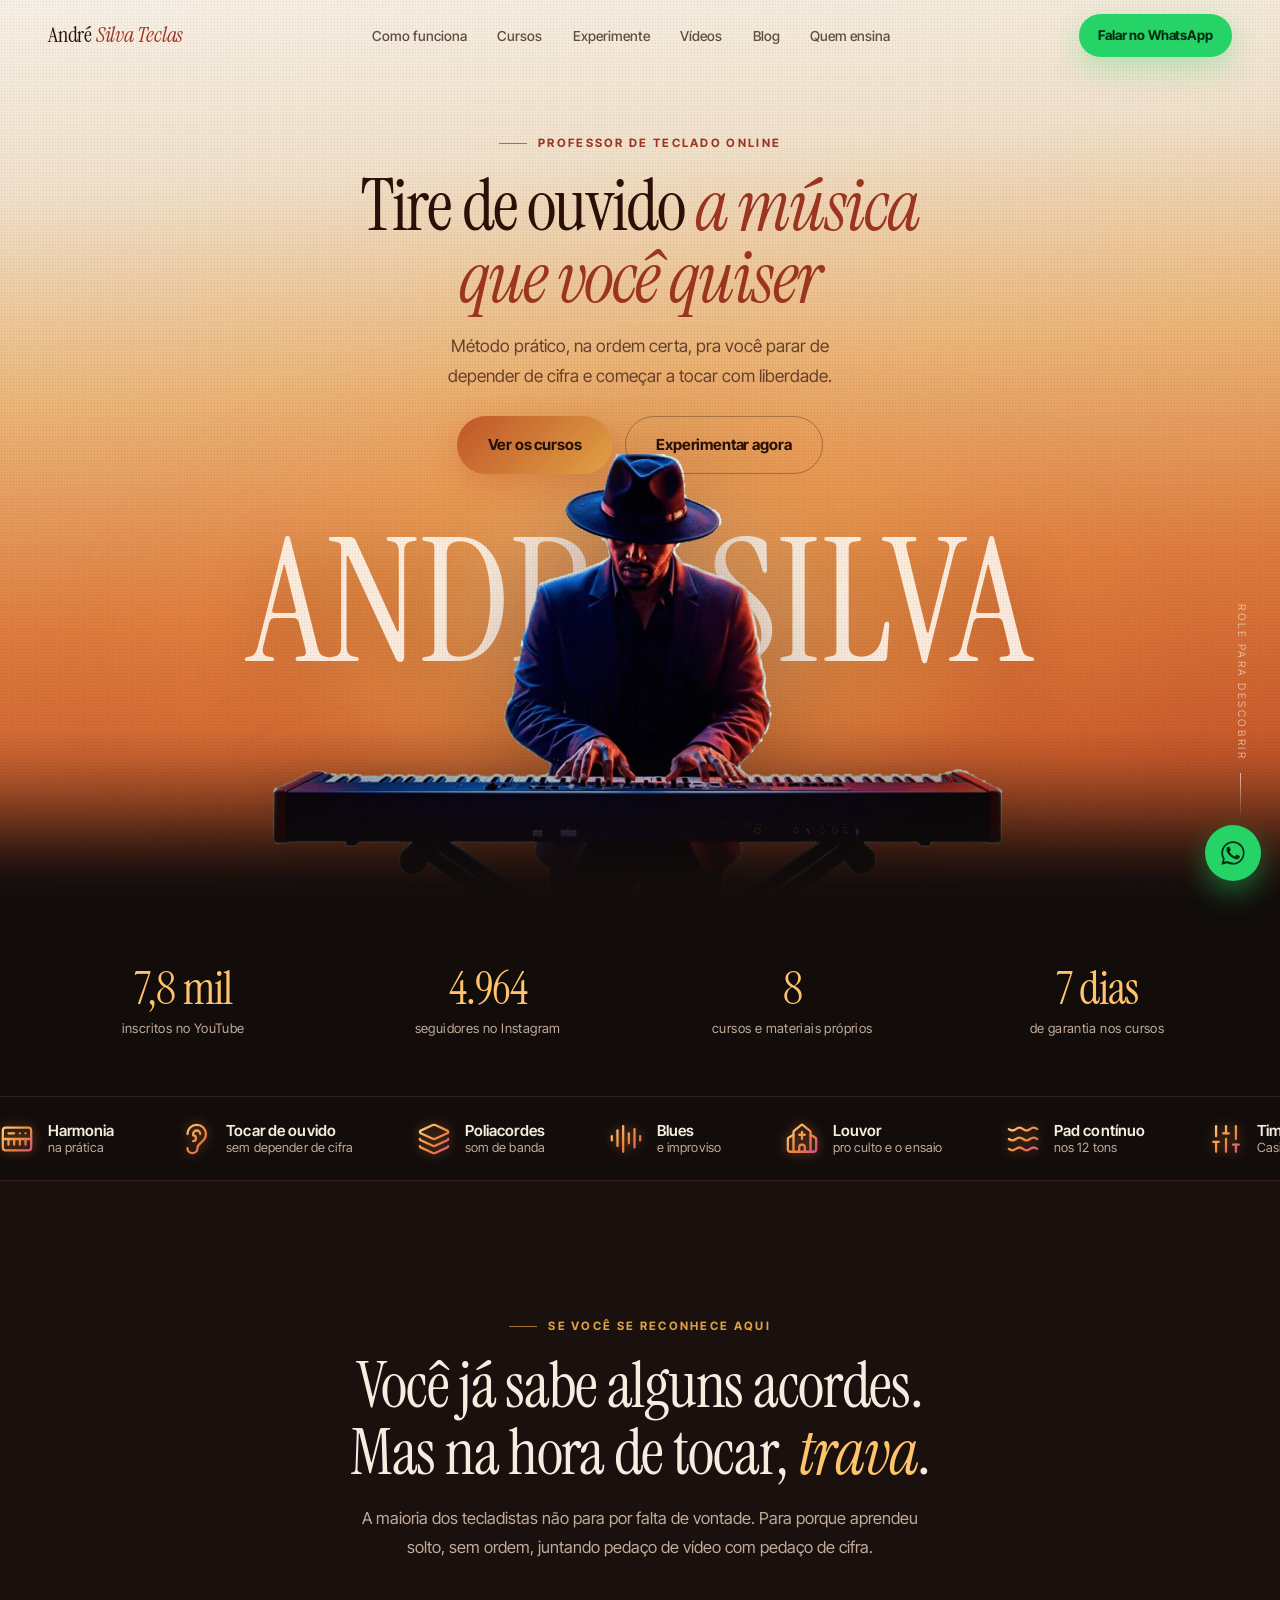
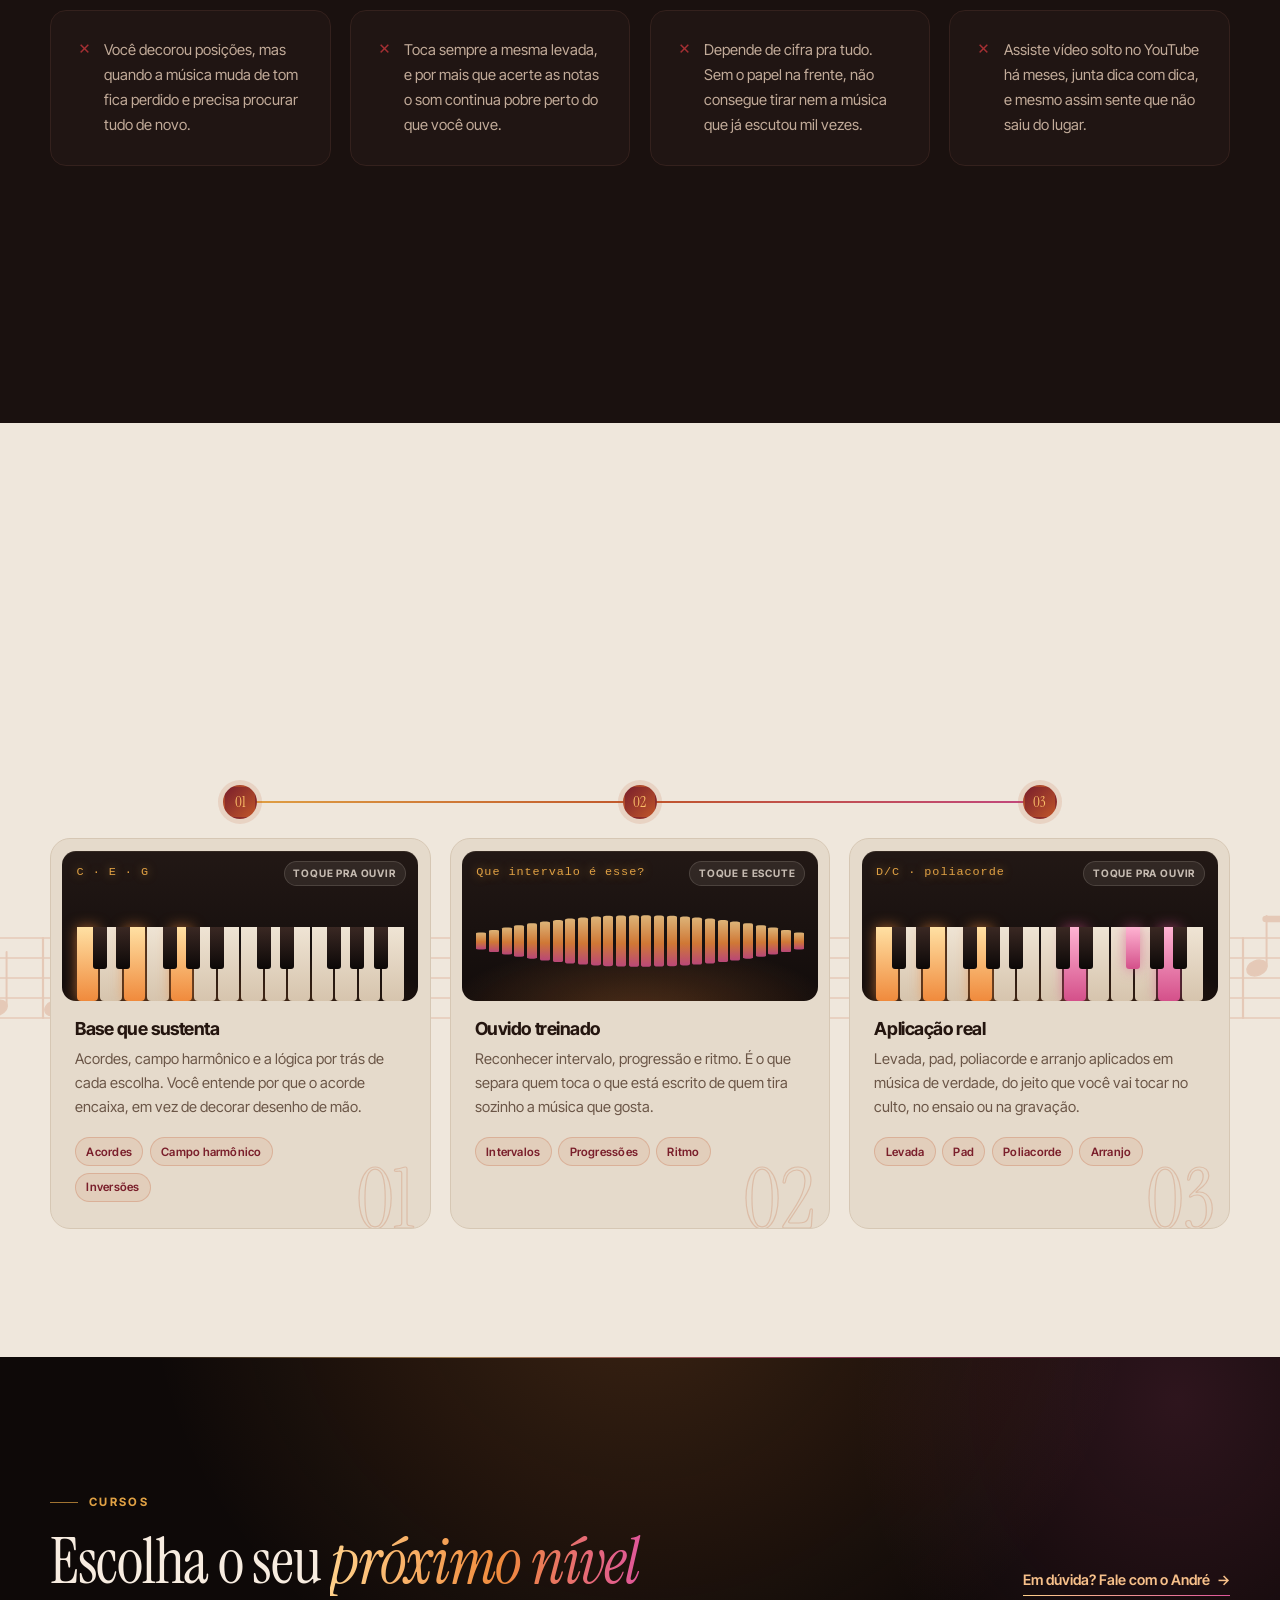
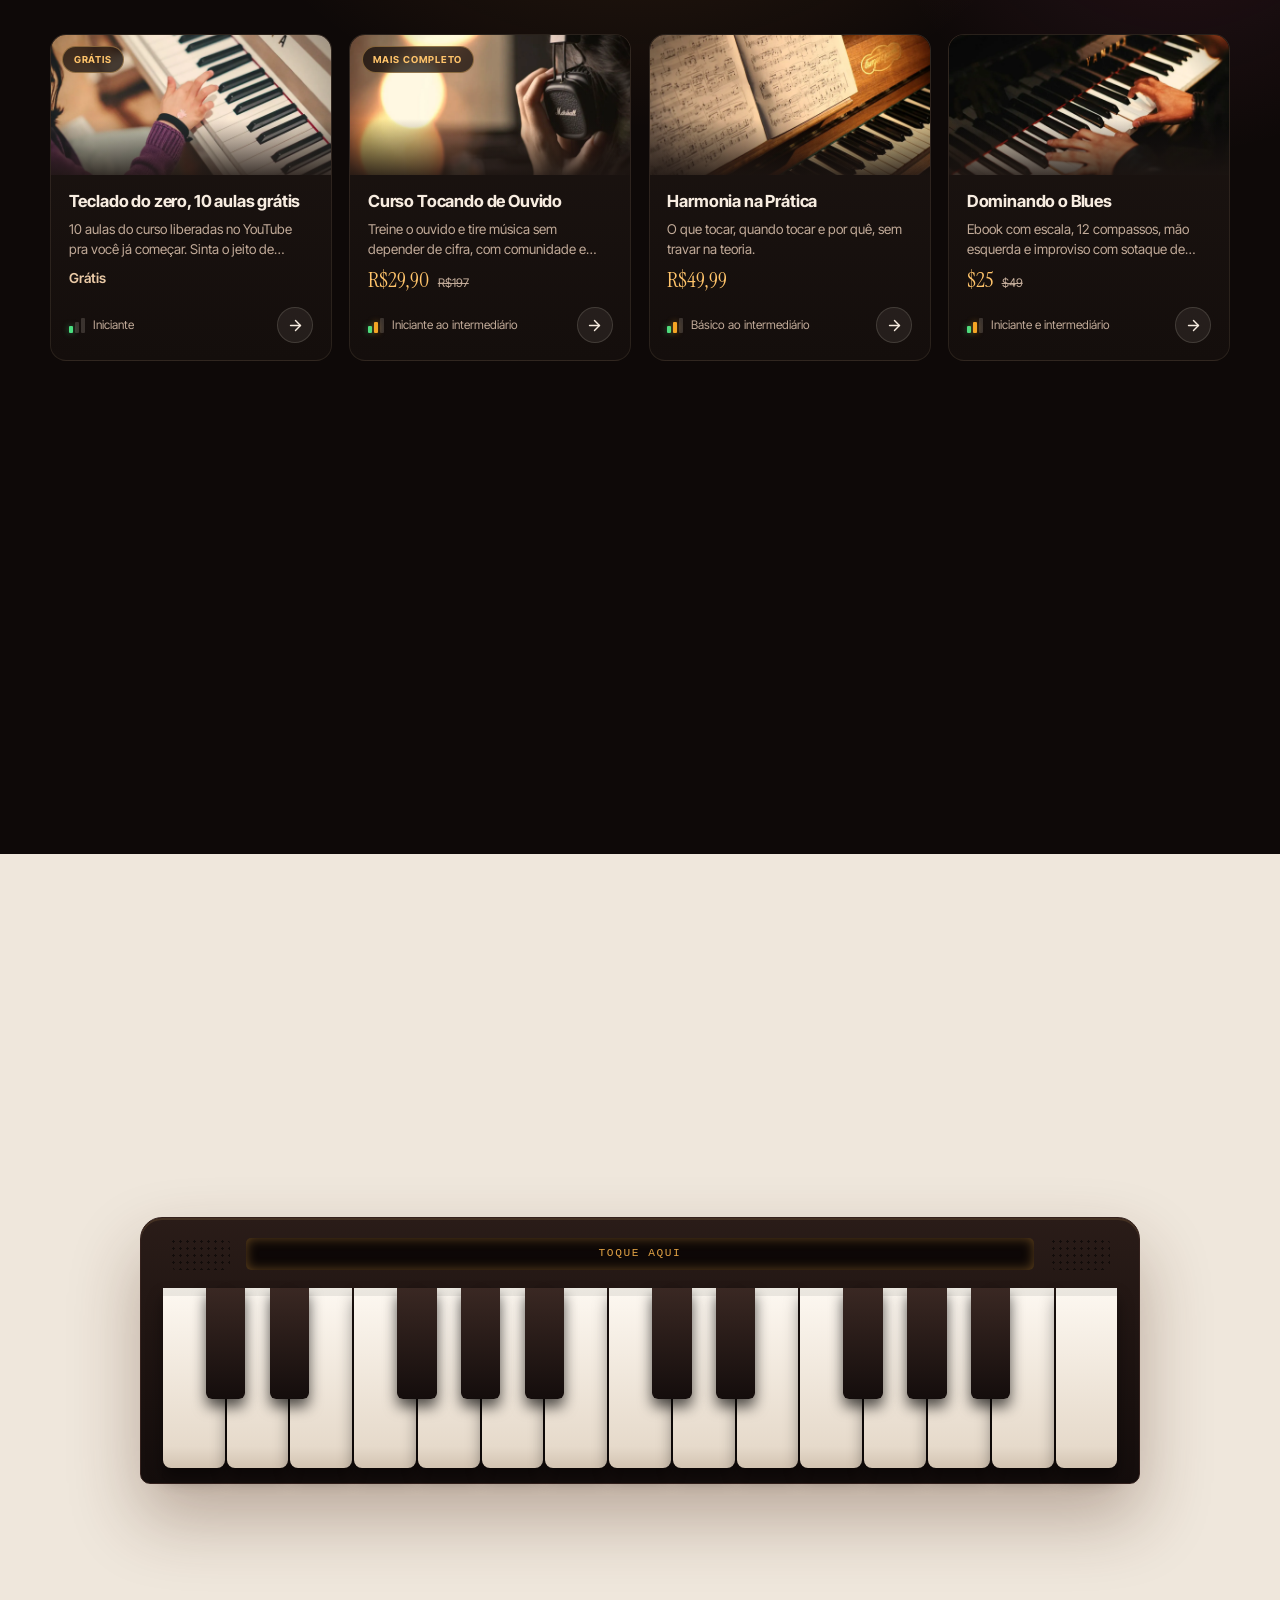
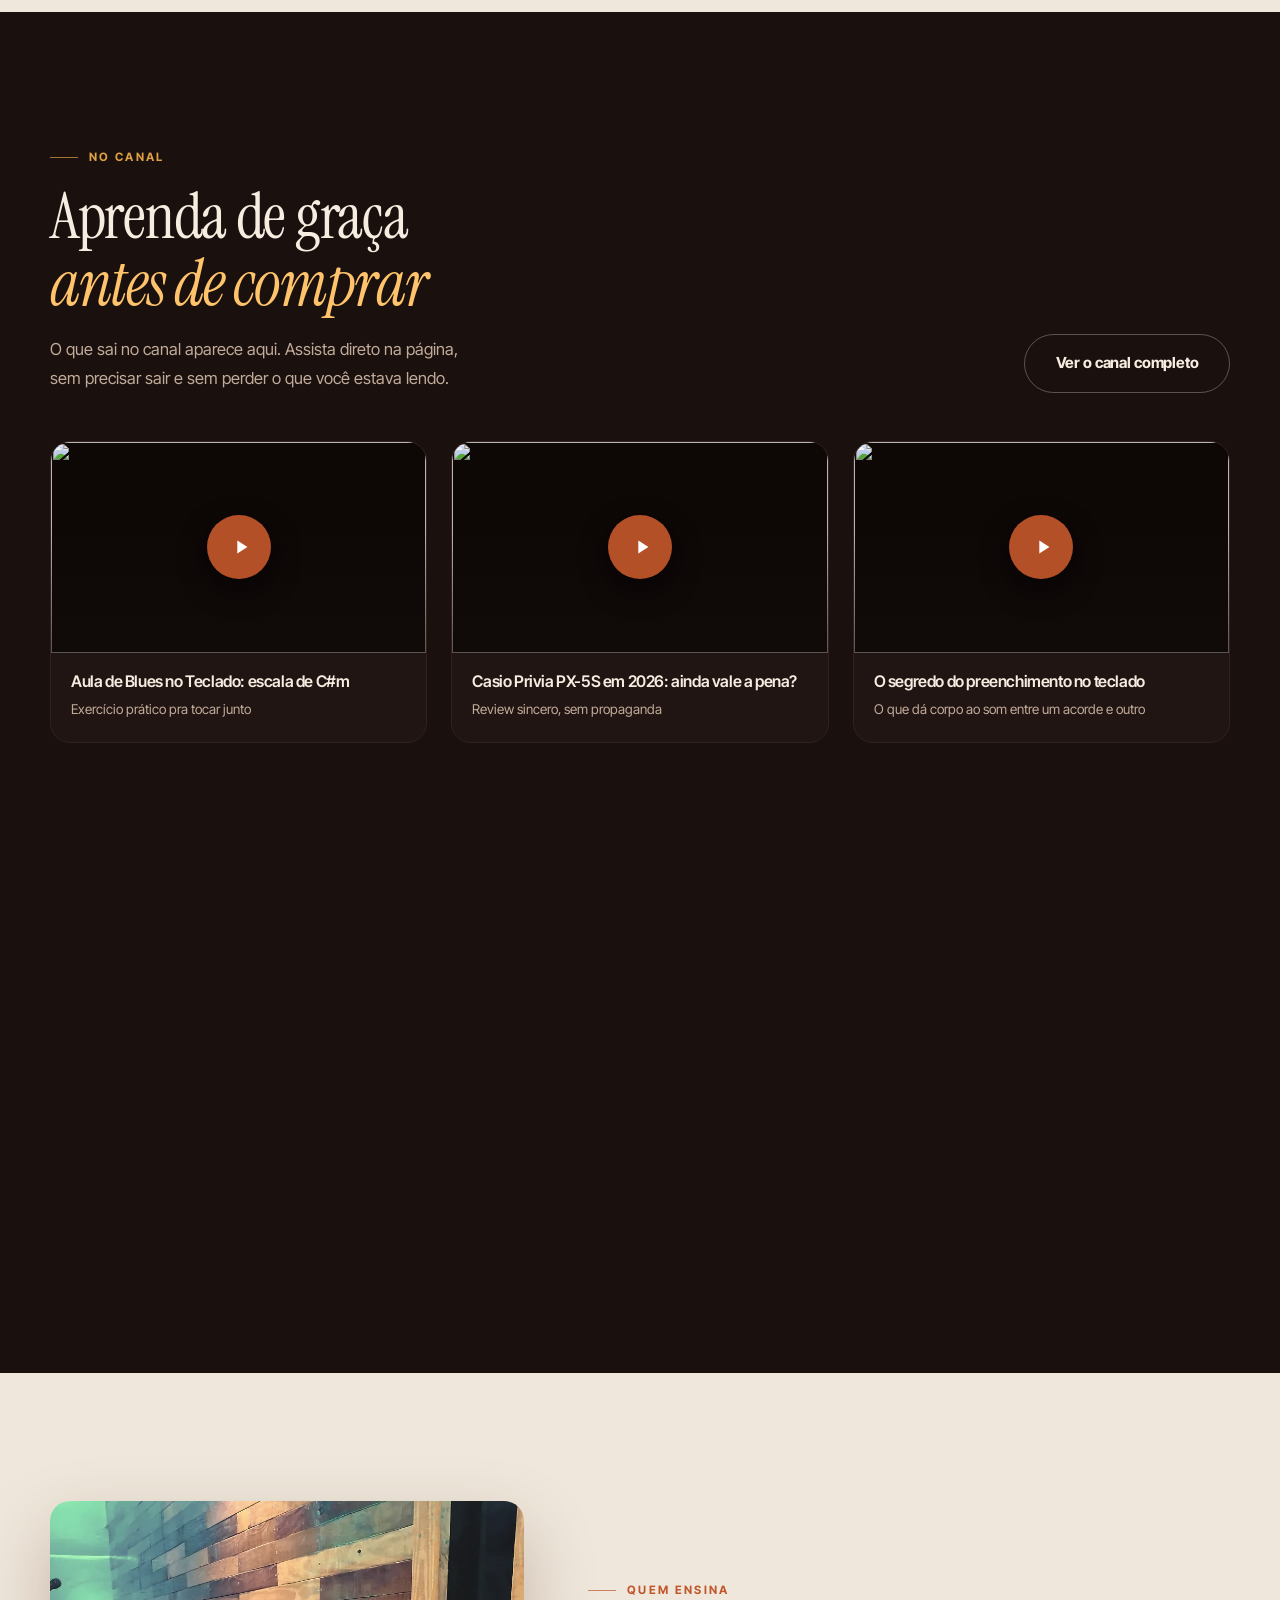
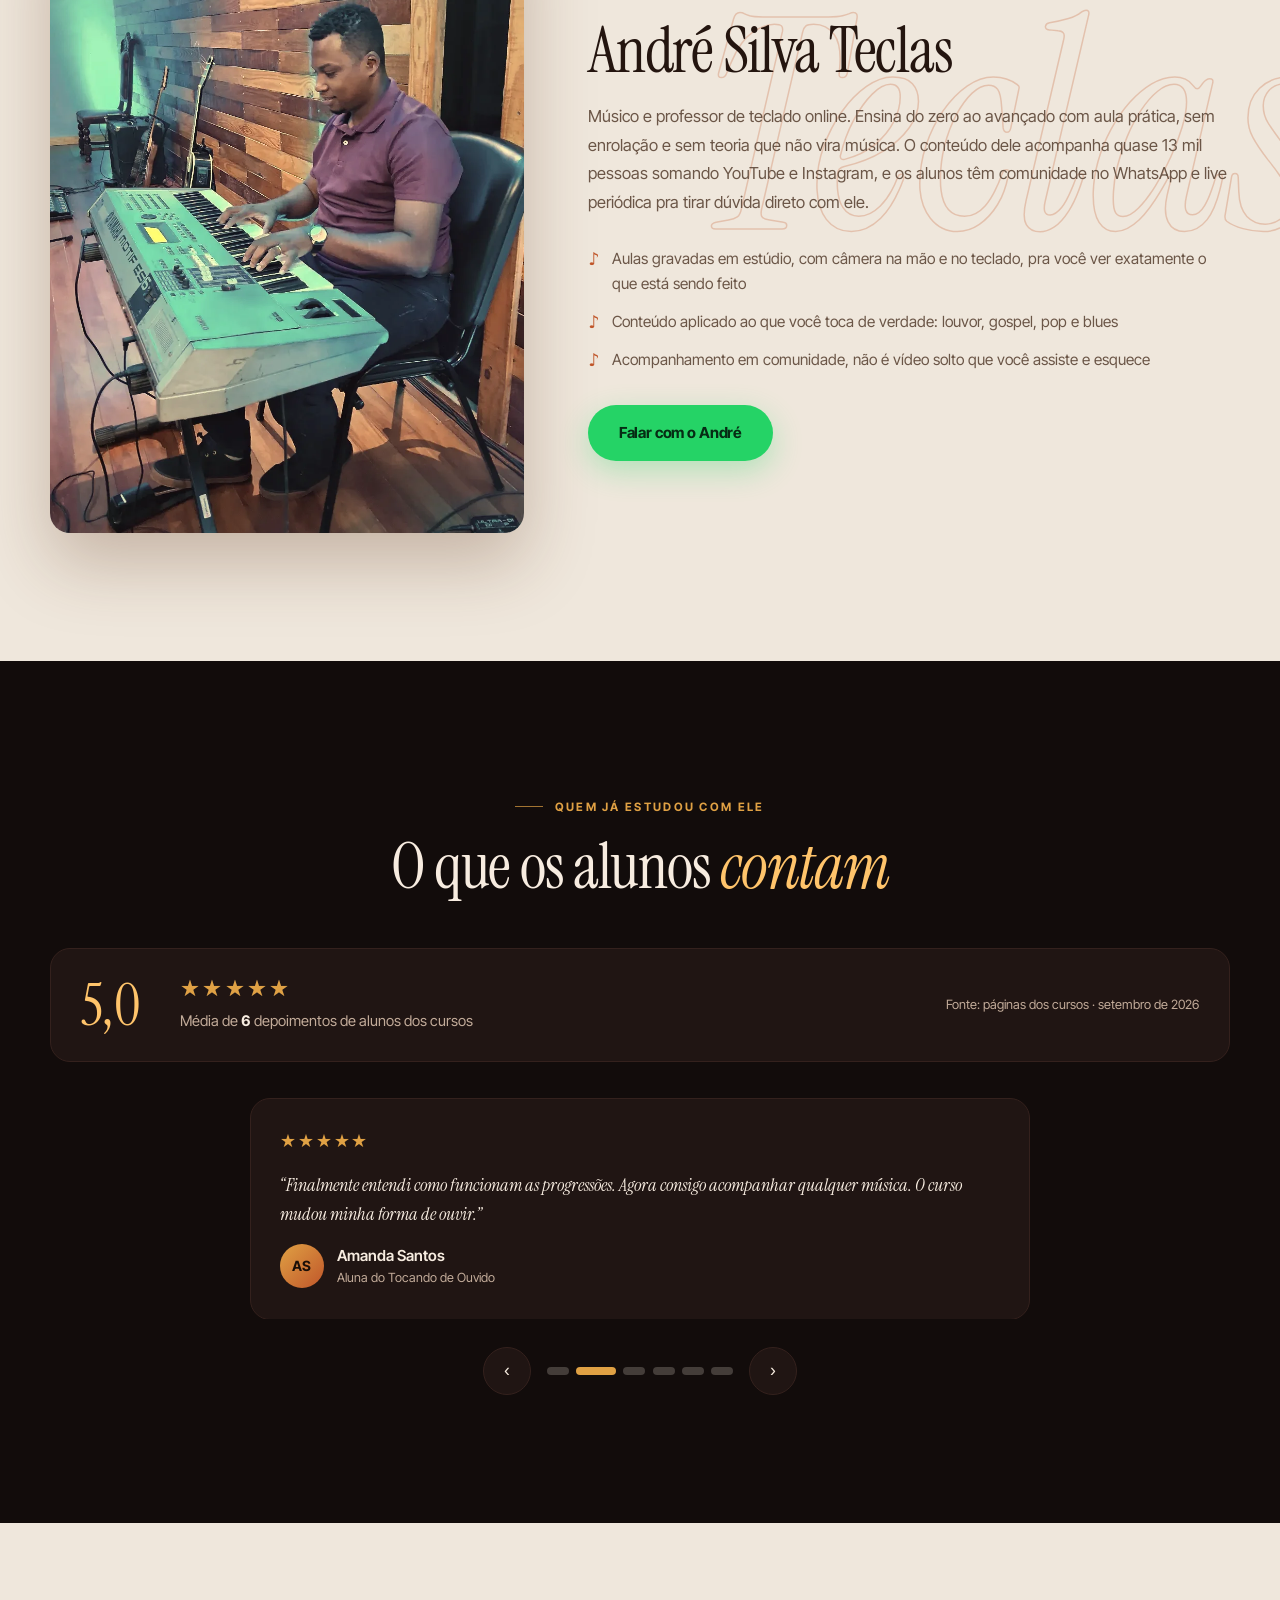
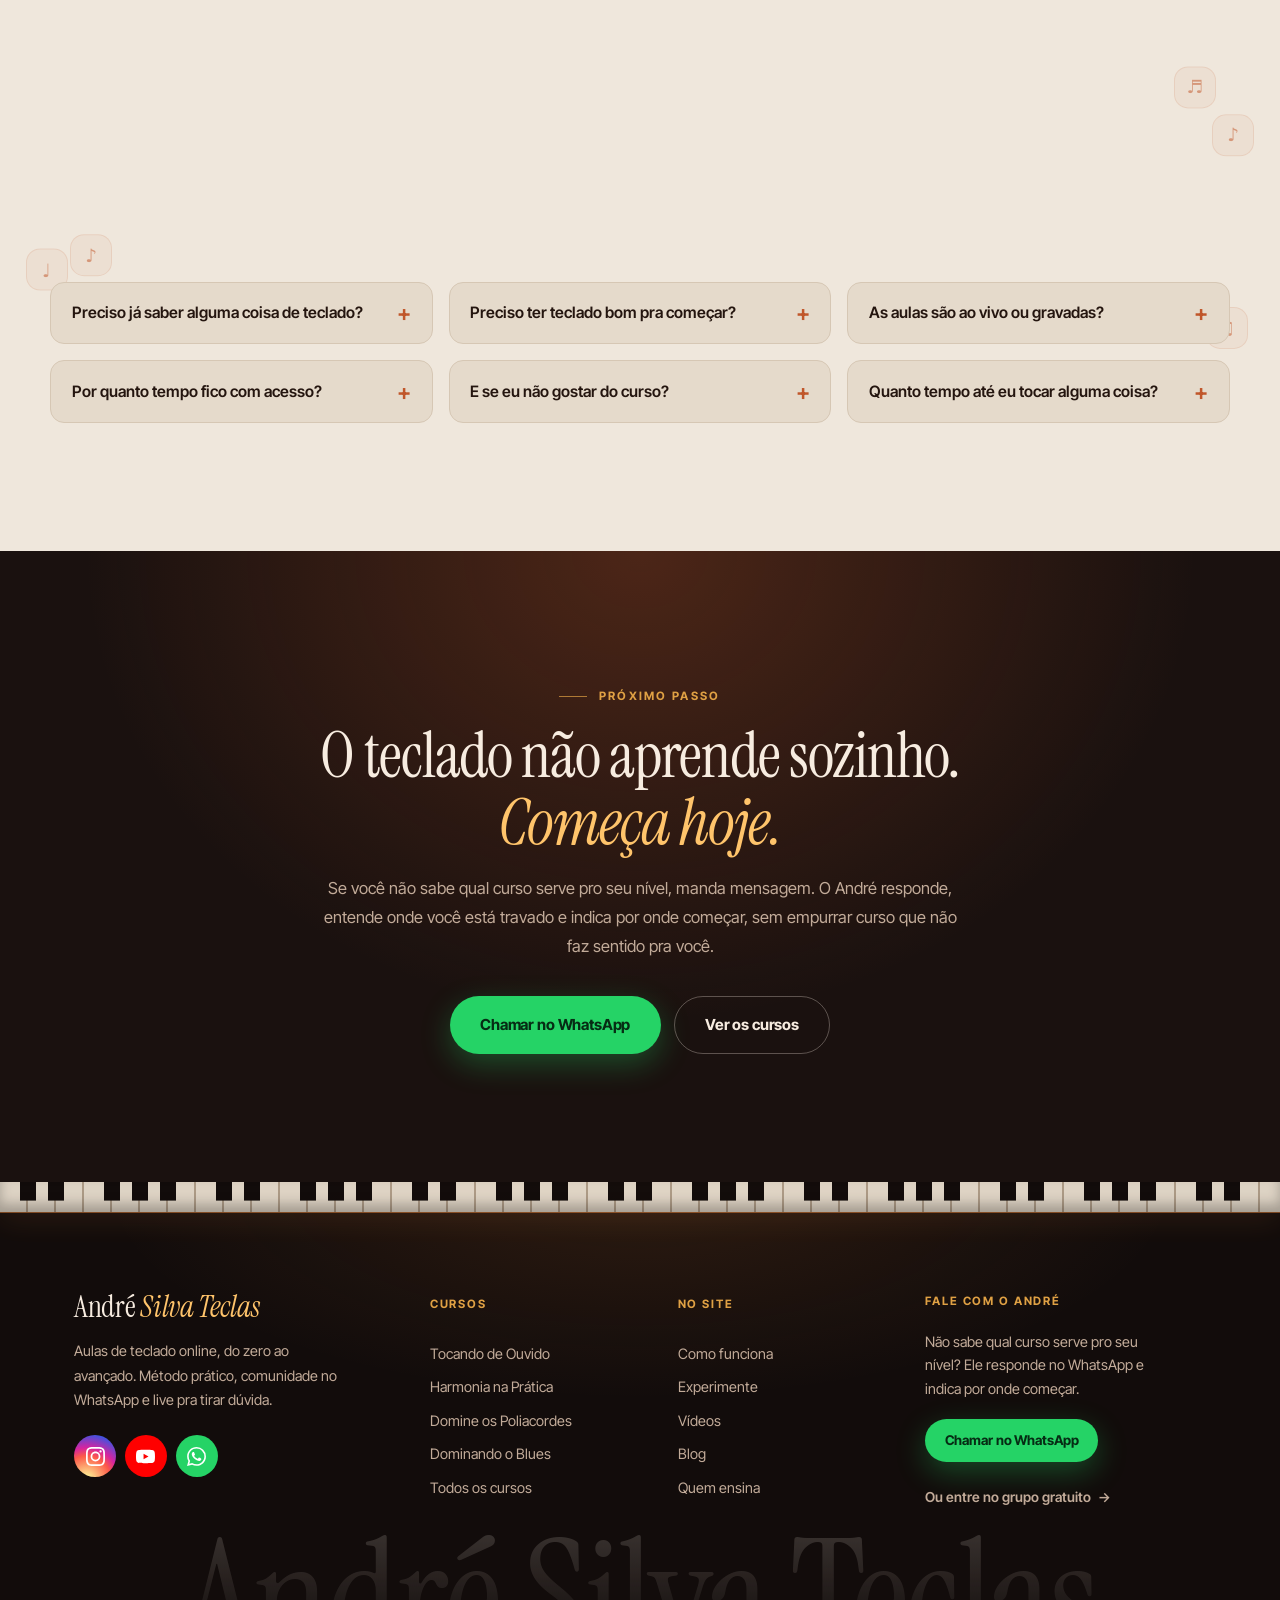
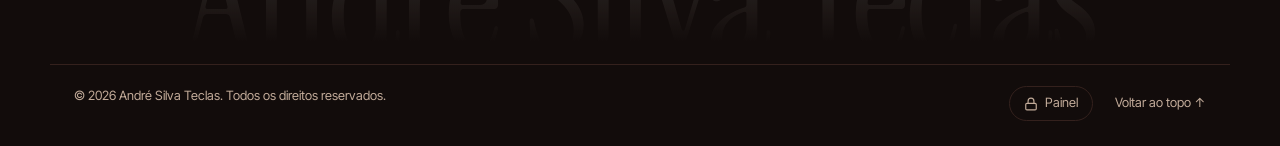
==== commit a3b95205: "André Teclas: capas reais do Unsplash, VSLs do Tocando e Poliacordes, checkouts da Hotmart, preço do" ====
--- a/index.html
+++ b/index.html
@@ -359,7 +359,7 @@
         <div class="curso__corpo">
           <h3 class="curso__titulo">Curso Tocando de Ouvido</h3>
           <p class="curso__desc">Treine o ouvido e tire música sem depender de cifra, com comunidade e lives.</p>
-          <p class="curso__preco">R$29,99 <s>R$197</s></p>
+          <p class="curso__preco">R$29,90 <s>R$197</s></p>
           <div class="curso__rodape">
             <span class="nivel"><span class="nivel__barras" aria-hidden="true"><i class="on"></i><i class="on"></i><i></i></span>Iniciante ao intermediário</span>
             <span class="curso__seta" aria-hidden="true"><svg class="curso__seta-icone" viewBox="0 0 24 24" aria-hidden="true"><path d="M5 12h14" /><path d="m12 5 7 7-7 7" /></svg></span>
@@ -393,19 +393,7 @@
         </div>
       </a>
 
-      <a class="curso revela" data-comprar="blues-no-teclado" href="#contato">
-        <div class="curso__capa"><img data-px-img="14" src="assets/img/capas/blues-no-teclado.webp" alt="" loading="lazy"></div>
-        <div class="curso__corpo">
-          <h3 class="curso__titulo">Blues no Teclado</h3>
-          <p class="curso__desc">Repertório e sotaque de blues pra quem já tem base no instrumento.</p>
-          <p class="curso__preco curso__preco--consulta">Sob consulta</p>
-          <div class="curso__rodape">
-            <span class="nivel"><span class="nivel__barras" aria-hidden="true"><i></i><i class="on"></i><i></i></span>Intermediário</span>
-            <span class="curso__seta" aria-hidden="true"><svg class="curso__seta-icone" viewBox="0 0 24 24" aria-hidden="true"><path d="M5 12h14" /><path d="m12 5 7 7-7 7" /></svg></span>
-          </div>
-        </div>
-      </a>
-
+      
       <a class="curso revela" href="cursos/poliacordes/">
         <div class="curso__capa"><img data-px-img="14" src="assets/img/capas/poliacordes.webp" alt="" loading="lazy"></div>
         <div class="curso__corpo">
@@ -419,12 +407,12 @@
         </div>
       </a>
 
-      <a class="curso revela" data-comprar="pad-continuo" href="#contato">
+      <a class="curso revela" data-comprar="pad-continuo" href="https://pay.hotmart.com/R96437457S" target="_blank" rel="noopener">
         <div class="curso__capa"><img data-px-img="14" src="assets/img/capas/pad-continuo.webp" alt="" loading="lazy"></div>
         <div class="curso__corpo">
           <h3 class="curso__titulo">Pad Contínuo de Alta Qualidade</h3>
           <p class="curso__desc">Pads nos 12 tons pra sustentar o ambiente do começo ao fim, sem corte.</p>
-          <p class="curso__preco curso__preco--consulta">Sob consulta</p>
+          <p class="curso__preco">R$5,00</p>
           <div class="curso__rodape">
             <span class="nivel"><span class="nivel__barras" aria-hidden="true"><i class="on"></i><i class="on"></i><i class="on"></i></span>Todos os níveis</span>
             <span class="curso__seta" aria-hidden="true"><svg class="curso__seta-icone" viewBox="0 0 24 24" aria-hidden="true"><path d="M5 12h14" /><path d="m12 5 7 7-7 7" /></svg></span>
@@ -432,14 +420,29 @@
         </div>
       </a>
 
-      <a class="curso revela" data-comprar="pacote-timbres" href="#contato">
+      <a class="curso revela" data-comprar="pacote-timbres" href="https://pay.hotmart.com/L106422851H" target="_blank" rel="noopener">
         <div class="curso__capa"><img data-px-img="14" src="assets/img/capas/pacote-timbres.webp" alt="" loading="lazy"></div>
         <div class="curso__corpo">
           <h3 class="curso__titulo">Pacote de Timbres Casio Privia PX-5S</h3>
           <p class="curso__desc">Timbres prontos pra carregar no seu PX-5S e tocar com som de produção.</p>
-          <p class="curso__preco curso__preco--consulta">Sob consulta</p>
+          <p class="curso__preco">R$40,00</p>
           <div class="curso__rodape">
             <span class="nivel"><span class="nivel__barras" aria-hidden="true"><i class="on"></i><i class="on"></i><i class="on"></i></span>Todos os níveis</span>
+            <span class="curso__seta" aria-hidden="true"><svg class="curso__seta-icone" viewBox="0 0 24 24" aria-hidden="true"><path d="M5 12h14" /><path d="m12 5 7 7-7 7" /></svg></span>
+          </div>
+        </div>
+      </a>
+
+      <!-- Loja de afiliado do André na Shopee. rel="sponsored" e o aviso no
+           texto: link de afiliado tem que se apresentar como tal. -->
+      <a class="curso revela" href="https://collshp.com/andremirandabarber674?view=storefront" target="_blank" rel="noopener sponsored">
+        <div class="curso__capa"><img data-px-img="14" src="assets/img/capas/loja-recomendados.webp" alt="" loading="lazy"><span class="curso__selo">Shopee</span></div>
+        <div class="curso__corpo">
+          <h3 class="curso__titulo">Equipamentos recomendados</h3>
+          <p class="curso__desc">Cabos, pedais, fones e acessórios que ele indica. Loja de afiliado na Shopee.</p>
+          <p class="curso__preco curso__preco--consulta">Ver na Shopee</p>
+          <div class="curso__rodape">
+            <span class="nivel">Indicações do André</span>
             <span class="curso__seta" aria-hidden="true"><svg class="curso__seta-icone" viewBox="0 0 24 24" aria-hidden="true"><path d="M5 12h14" /><path d="m12 5 7 7-7 7" /></svg></span>
           </div>
         </div>
@@ -499,6 +502,19 @@
 
     <div class="videos" id="videos"></div>
 
+    <!-- Grupo gratuito do André (12/10/2026). A descrição é a do próprio
+         grupo: conteúdo grátis, troca de ideia, só assunto de teclado.
+         Sem data-whats de propósito: este link é o convite do grupo, não
+         conversa com ele, e o rastreio conta como "entrou no grupo". -->
+    <div class="grupo-zap revela">
+      <span class="grupo-zap__icone" aria-hidden="true"><svg viewBox="0 0 24 24" width="26" height="26" fill="none" stroke="currentColor" stroke-width="2" stroke-linecap="round" stroke-linejoin="round"><path d="M16 21v-2a4 4 0 0 0-4-4H6a4 4 0 0 0-4 4v2"/><path d="M16 3.128a4 4 0 0 1 0 7.744"/><path d="M22 21v-2a4 4 0 0 0-3-3.87"/><circle cx="9" cy="7" r="4"/></svg></span>
+      <div class="grupo-zap__txt">
+        <h3>Grupo gratuito no WhatsApp</h3>
+        <p>Conteúdo de teclado de graça, troca de ideias com quem também está aprendendo e aviso quando sai coisa nova. Só assunto de teclado, com respeito.</p>
+      </div>
+      <a class="btn btn--whats" href="https://chat.whatsapp.com/HRsvk1YqVQ27Mk2dBGRfxw" target="_blank" rel="noopener">Entrar no grupo</a>
+    </div>
+
     <!-- BLOG NA HOME: nasce escondido. O blog.js só mostra se tiver texto
          publicado; sem texto, ou com o painel fora do ar, a home fica
          exatamente como era. -->
@@ -751,6 +767,7 @@
       <p class="rodape__titulo">Fale com o André</p>
       <p>Não sabe qual curso serve pro seu nível? Ele responde no WhatsApp e indica por onde começar.</p>
       <a class="btn btn--whats btn--pequeno" data-whats href="#contato">Chamar no WhatsApp</a>
+      <a class="rodape__grupo" href="https://chat.whatsapp.com/HRsvk1YqVQ27Mk2dBGRfxw" target="_blank" rel="noopener">Ou entre no grupo gratuito <span aria-hidden="true">→</span></a>
     </div>
   </div>
 
@@ -759,7 +776,7 @@
   <div class="limite rodape__base">
     <span>&copy; 2026 André Silva Teclas. Todos os direitos reservados.</span>
     <span class="rodape__links">
-      <a class="rodape__painel" href="https://andreteclas.marcel0gs.workers.dev" target="_blank" rel="noopener nofollow"><svg viewBox="0 0 24 24" width="14" height="14" fill="none" stroke="currentColor" stroke-width="2" stroke-linecap="round" stroke-linejoin="round" aria-hidden="true"><rect width="18" height="11" x="3" y="11" rx="2" ry="2"/><path d="M7 11V7a5 5 0 0 1 10 0v4"/></svg>Painel do André</a>
+      <a class="rodape__painel" href="https://andreteclas.marcel0gs.workers.dev" target="_blank" rel="noopener nofollow"><svg viewBox="0 0 24 24" width="14" height="14" fill="none" stroke="currentColor" stroke-width="2" stroke-linecap="round" stroke-linejoin="round" aria-hidden="true"><rect width="18" height="11" x="3" y="11" rx="2" ry="2"/><path d="M7 11V7a5 5 0 0 1 10 0v4"/></svg>Painel</a>
       <a href="#">Voltar ao topo <span aria-hidden="true">&uarr;</span></a>
     </span>
   </div>
--- a/assets/css/estilo.css
+++ b/assets/css/estilo.css
@@ -314,6 +314,9 @@
 }
 .rodape__col a:not(.btn):hover { color: var(--texto); transform: translate3d(4px,0,0); }
 .rodape__contato p { margin: 0 0 .5rem; line-height: 1.65; max-width: 30ch; }
+.rodape__grupo { display: inline-flex; gap: .4rem; margin-top: .9rem; font-size: .86rem; font-weight: 600; color: var(--texto-fraco); text-decoration: none; }
+.rodape__grupo:hover { color: var(--whats); }
+.rodape__contato .btn { display: flex; width: max-content; }
 
 /* marca gigante sangrando no pé, apagando pra baixo */
 .rodape__gigante {
--- a/assets/css/componentes.css
+++ b/assets/css/componentes.css
@@ -1289,6 +1289,24 @@
 .post-video__tela:hover .post-video__play { transform: translate(-50%, -50%) scale(1.1); }
 .post-video iframe { width: 100%; height: 100%; border: 0; display: block; }
 
+/* grupo gratuito do WhatsApp, embaixo da grade de vídeos */
+.grupo-zap {
+  display: flex; align-items: center; gap: 1.1rem 1.6rem; flex-wrap: wrap; margin-top: 2.2rem;
+  padding: 1.4rem 1.6rem; border-radius: var(--raio); background: var(--carta); border: 1px solid var(--borda);
+}
+.grupo-zap__icone {
+  flex: none; display: grid; place-items: center; width: 56px; height: 56px; border-radius: 50%;
+  background: rgba(37,211,102,.14); color: var(--whats);
+}
+.grupo-zap__txt { flex: 1 1 320px; min-width: 0; }
+.grupo-zap__txt h3 { margin: 0 0 .3rem; font-size: 1.12rem; font-weight: 700; color: var(--texto); }
+.grupo-zap__txt p { margin: 0; color: var(--texto-fraco); font-size: .95rem; line-height: 1.6; max-width: 62ch; }
+.grupo-zap .btn { flex: none; }
+@media (max-width: 560px) {
+  .grupo-zap { padding: 1.2rem; }
+  .grupo-zap .btn { flex: 1 1 100%; }
+}
+
 /* o que o editor visual do painel ganhou em 12/10/2026: subtítulo menor,
    itálico, divisória, botão de chamada e o cartão do curso recomendado */
 .post-corpo h3 { font-size: 1.3rem; line-height: 1.3; font-weight: 700; color: var(--tinta); margin: 2.2rem 0 .8rem; }
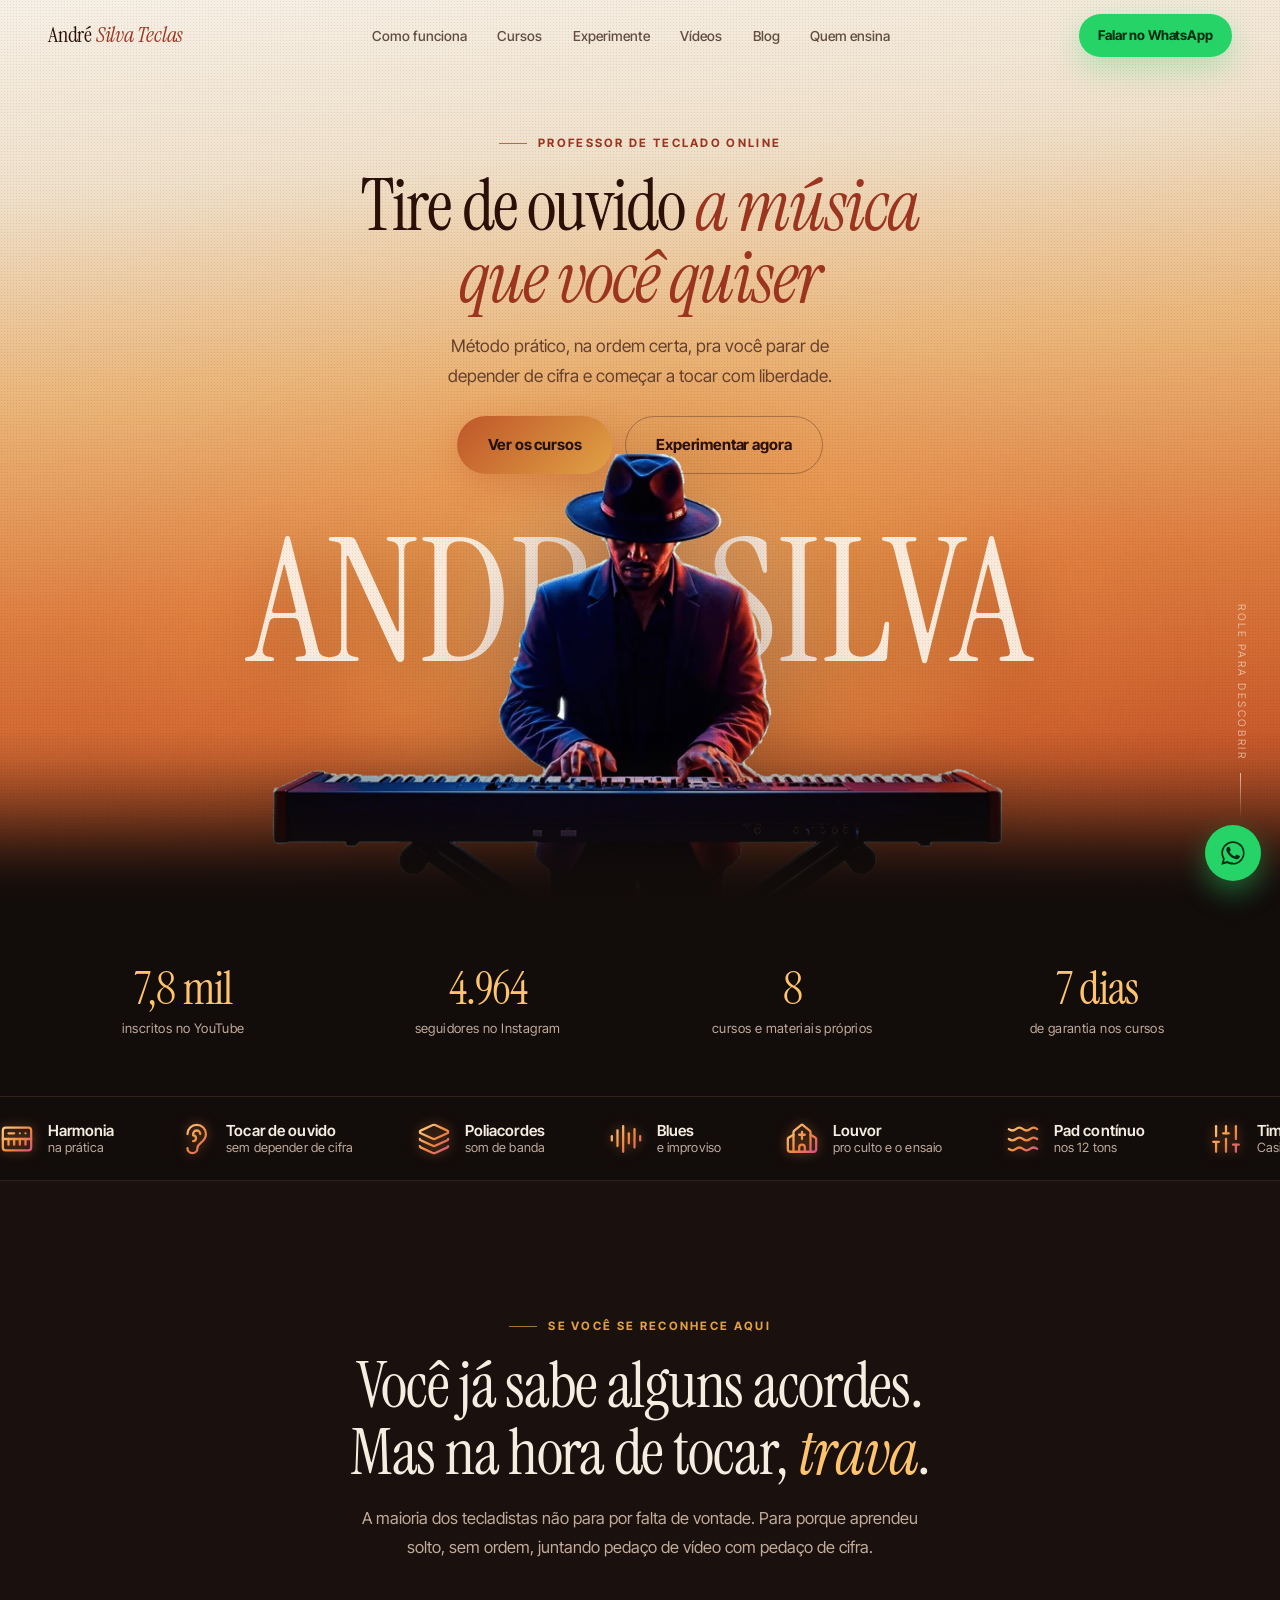
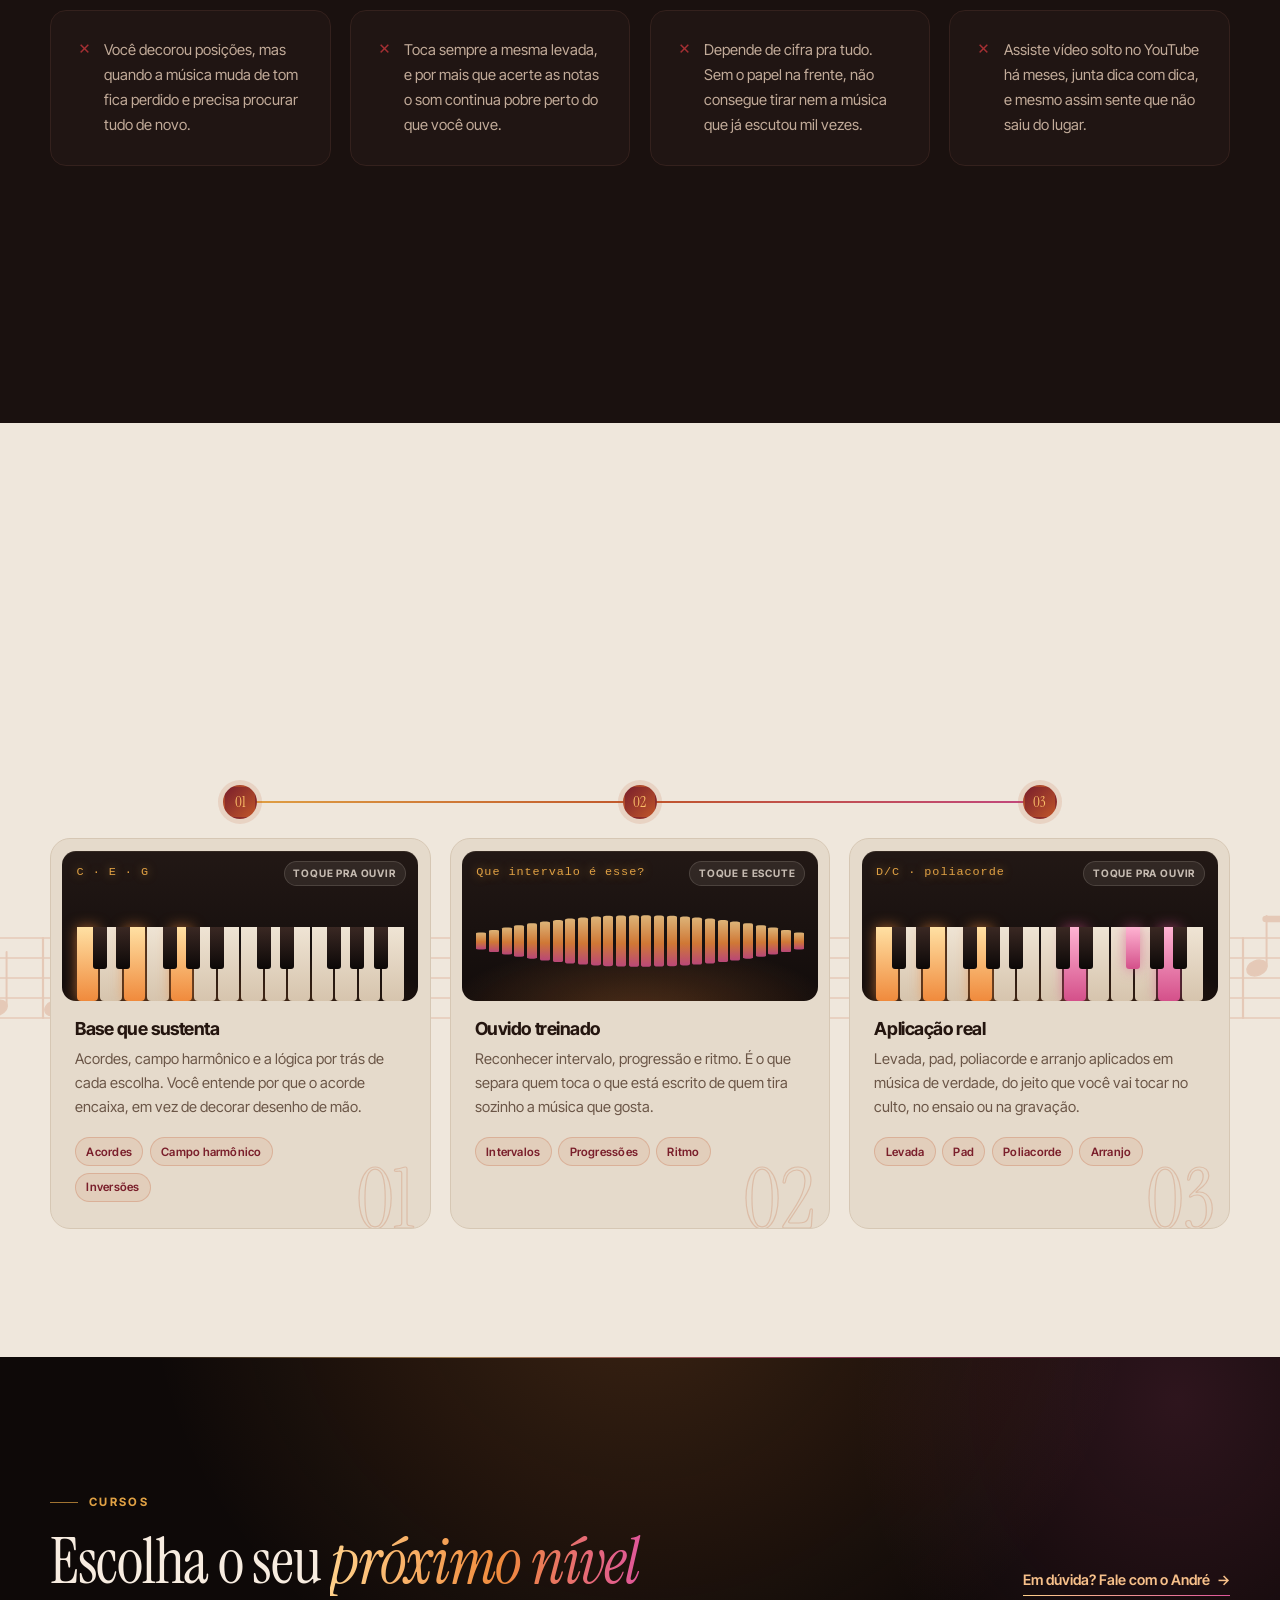
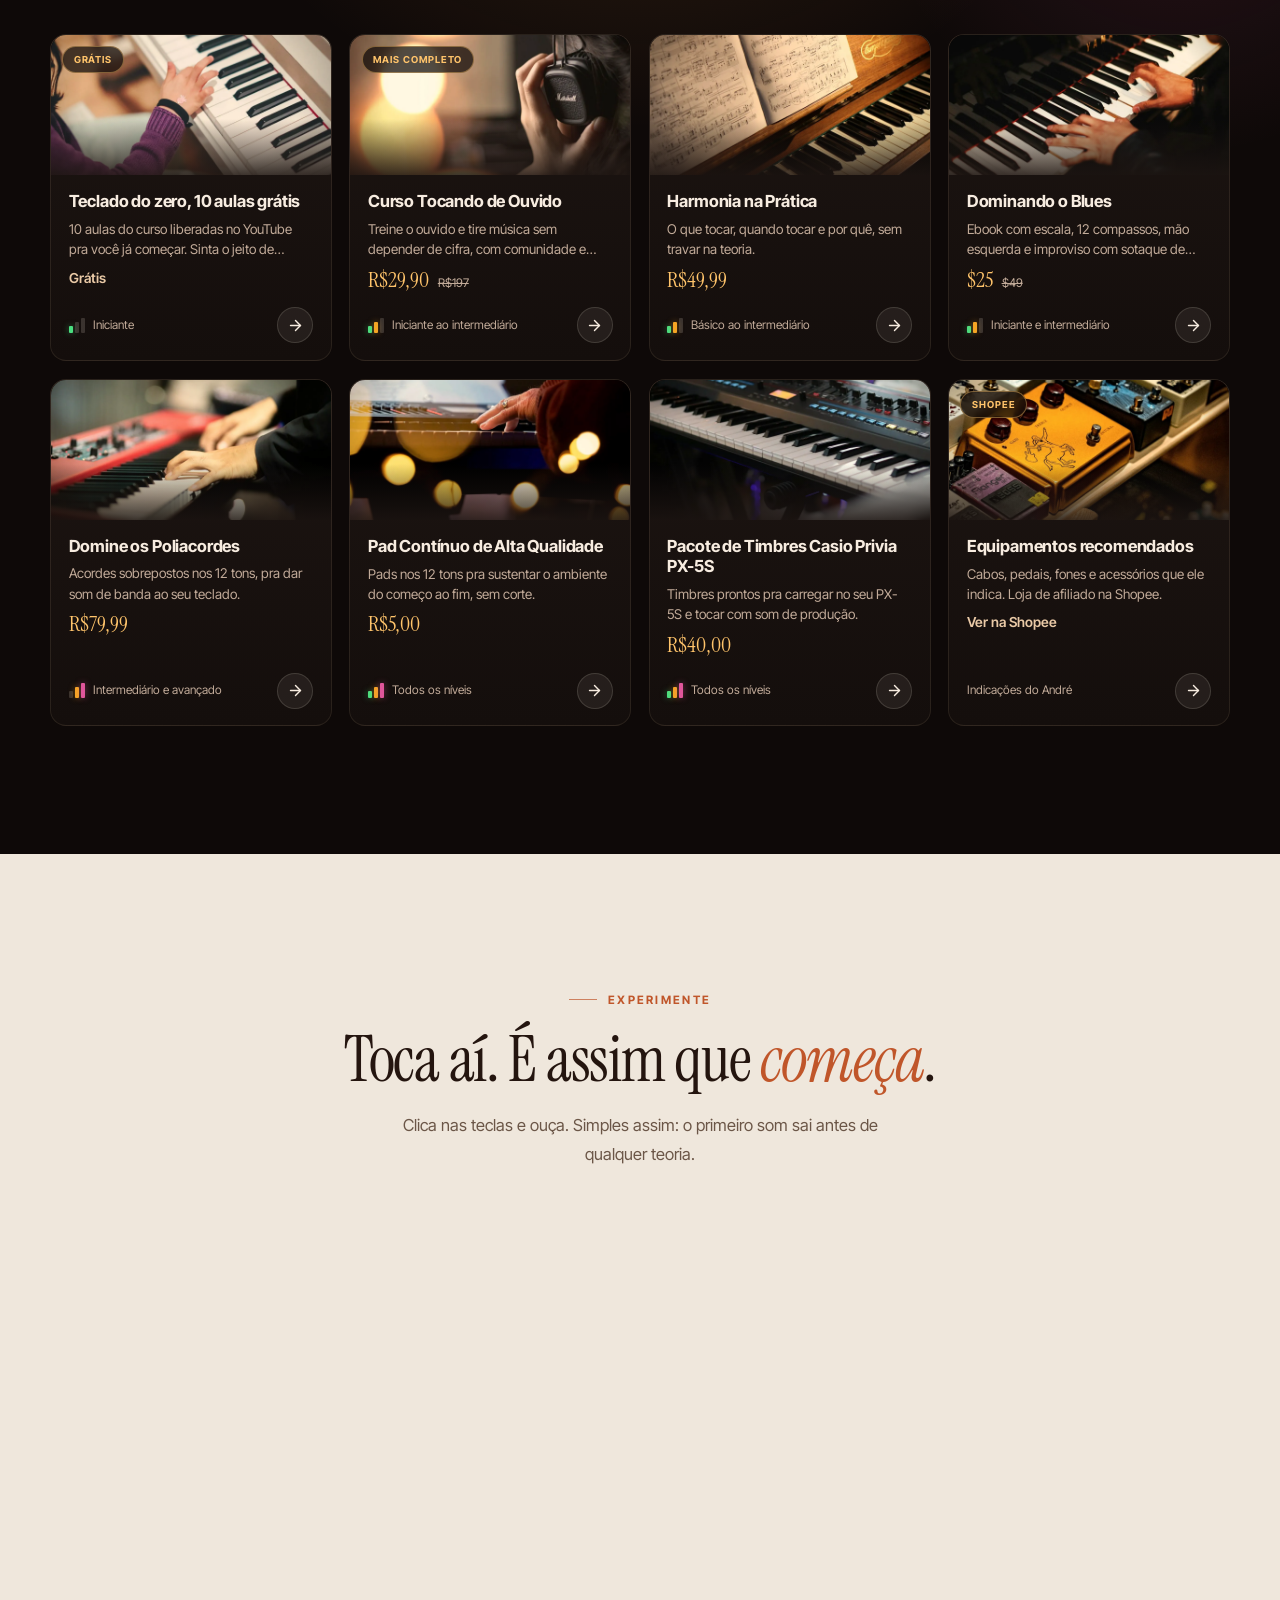
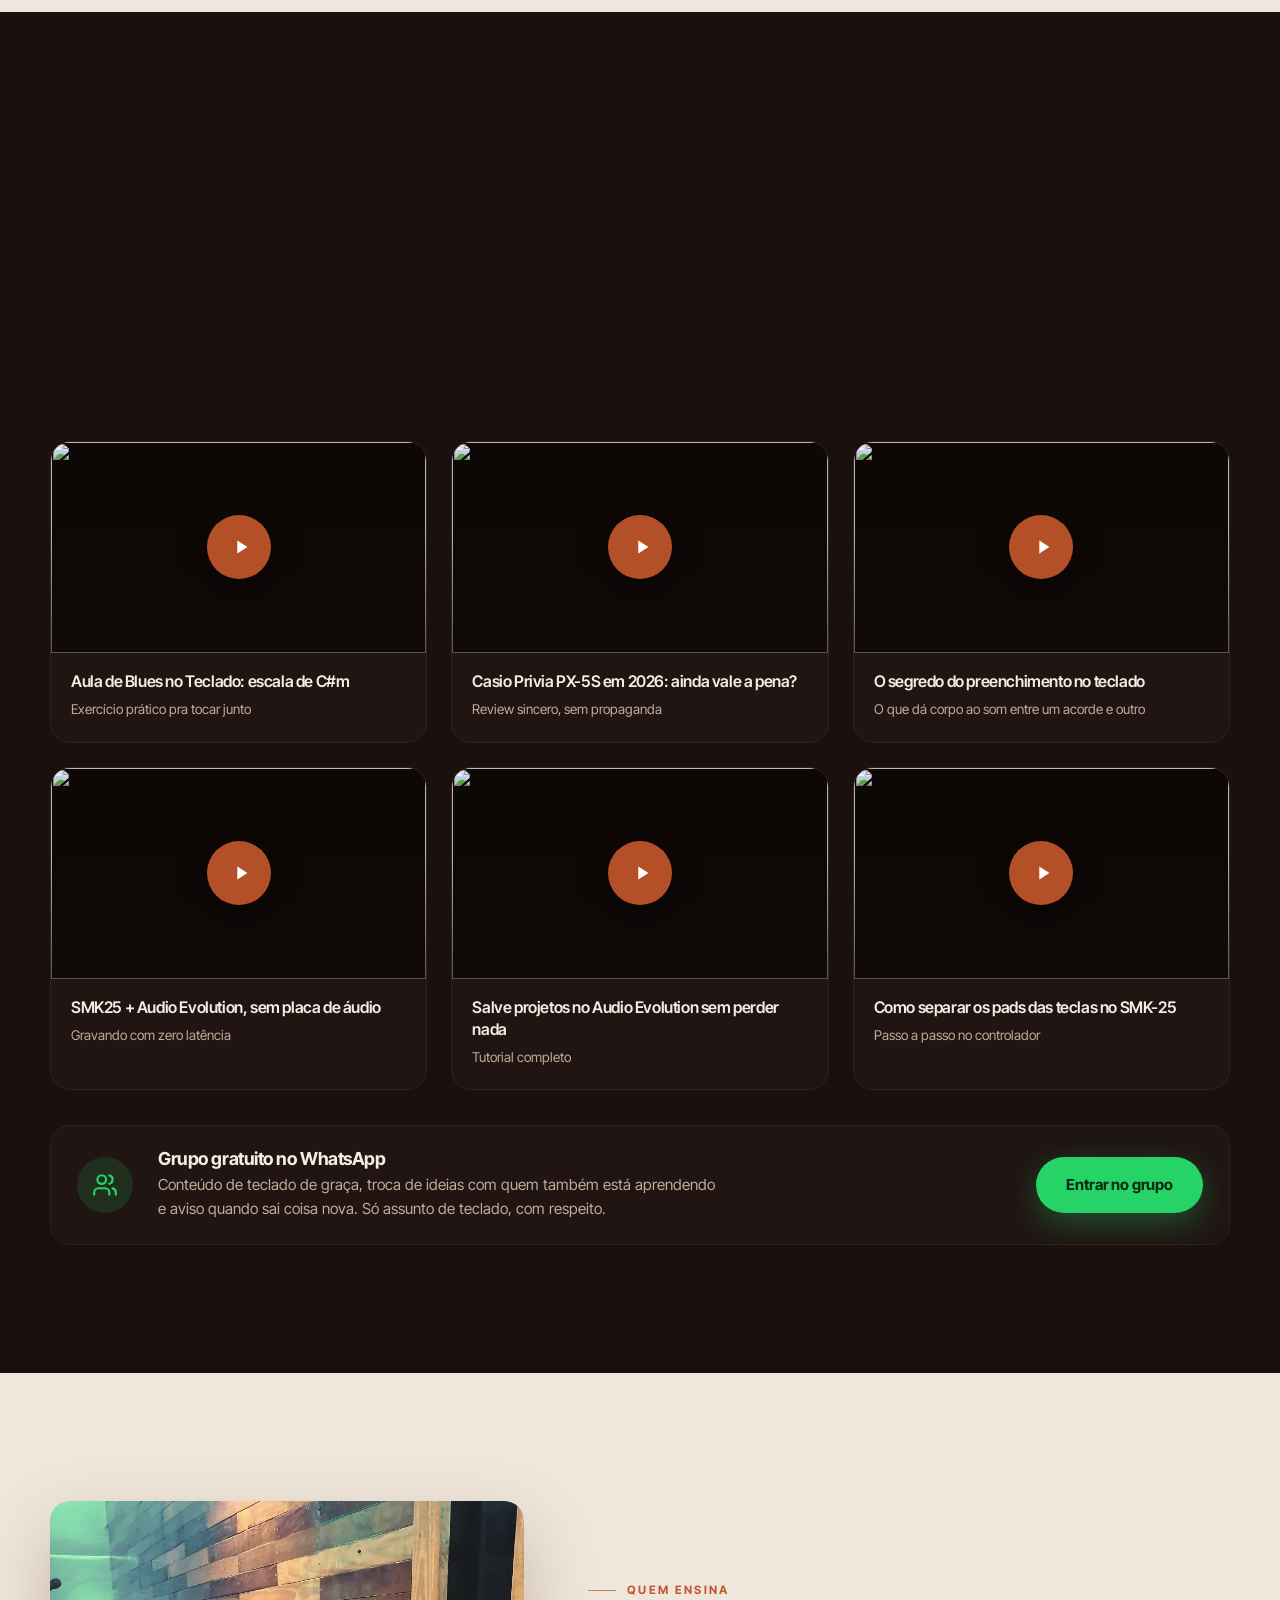
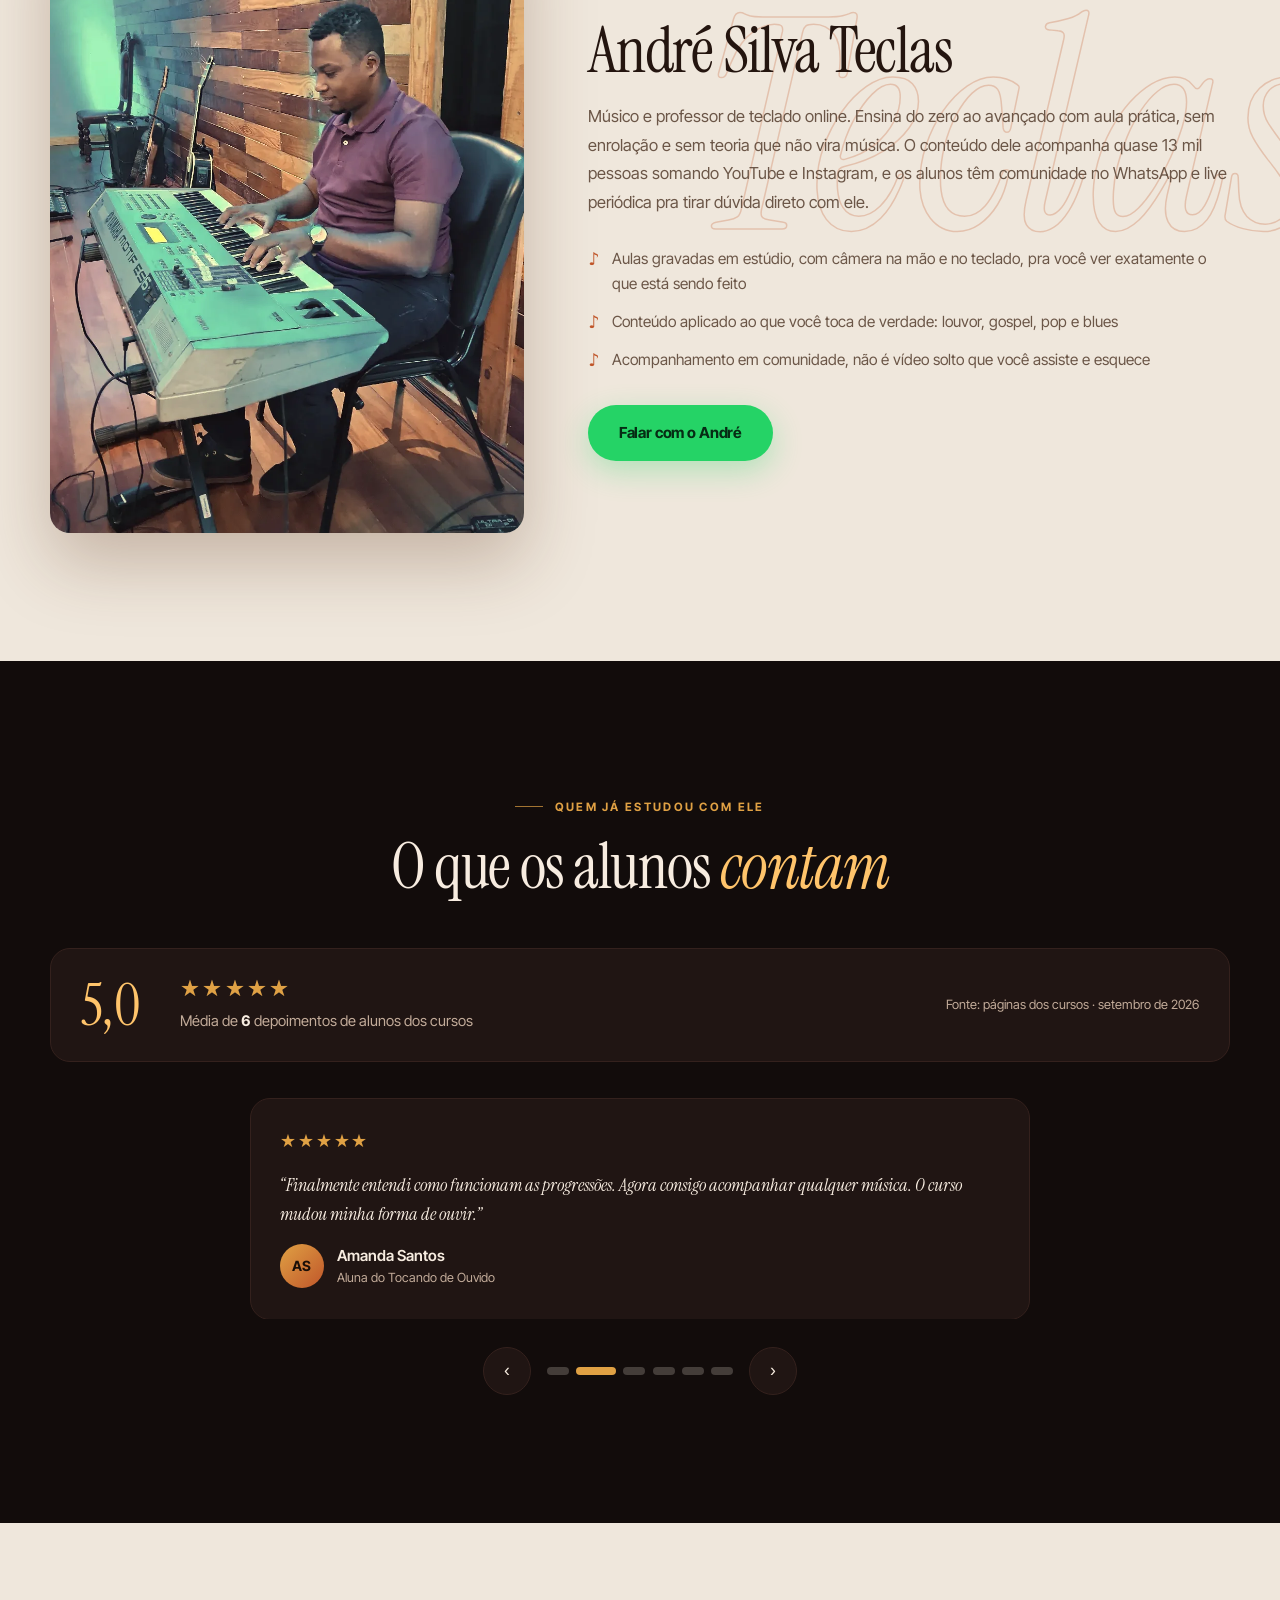
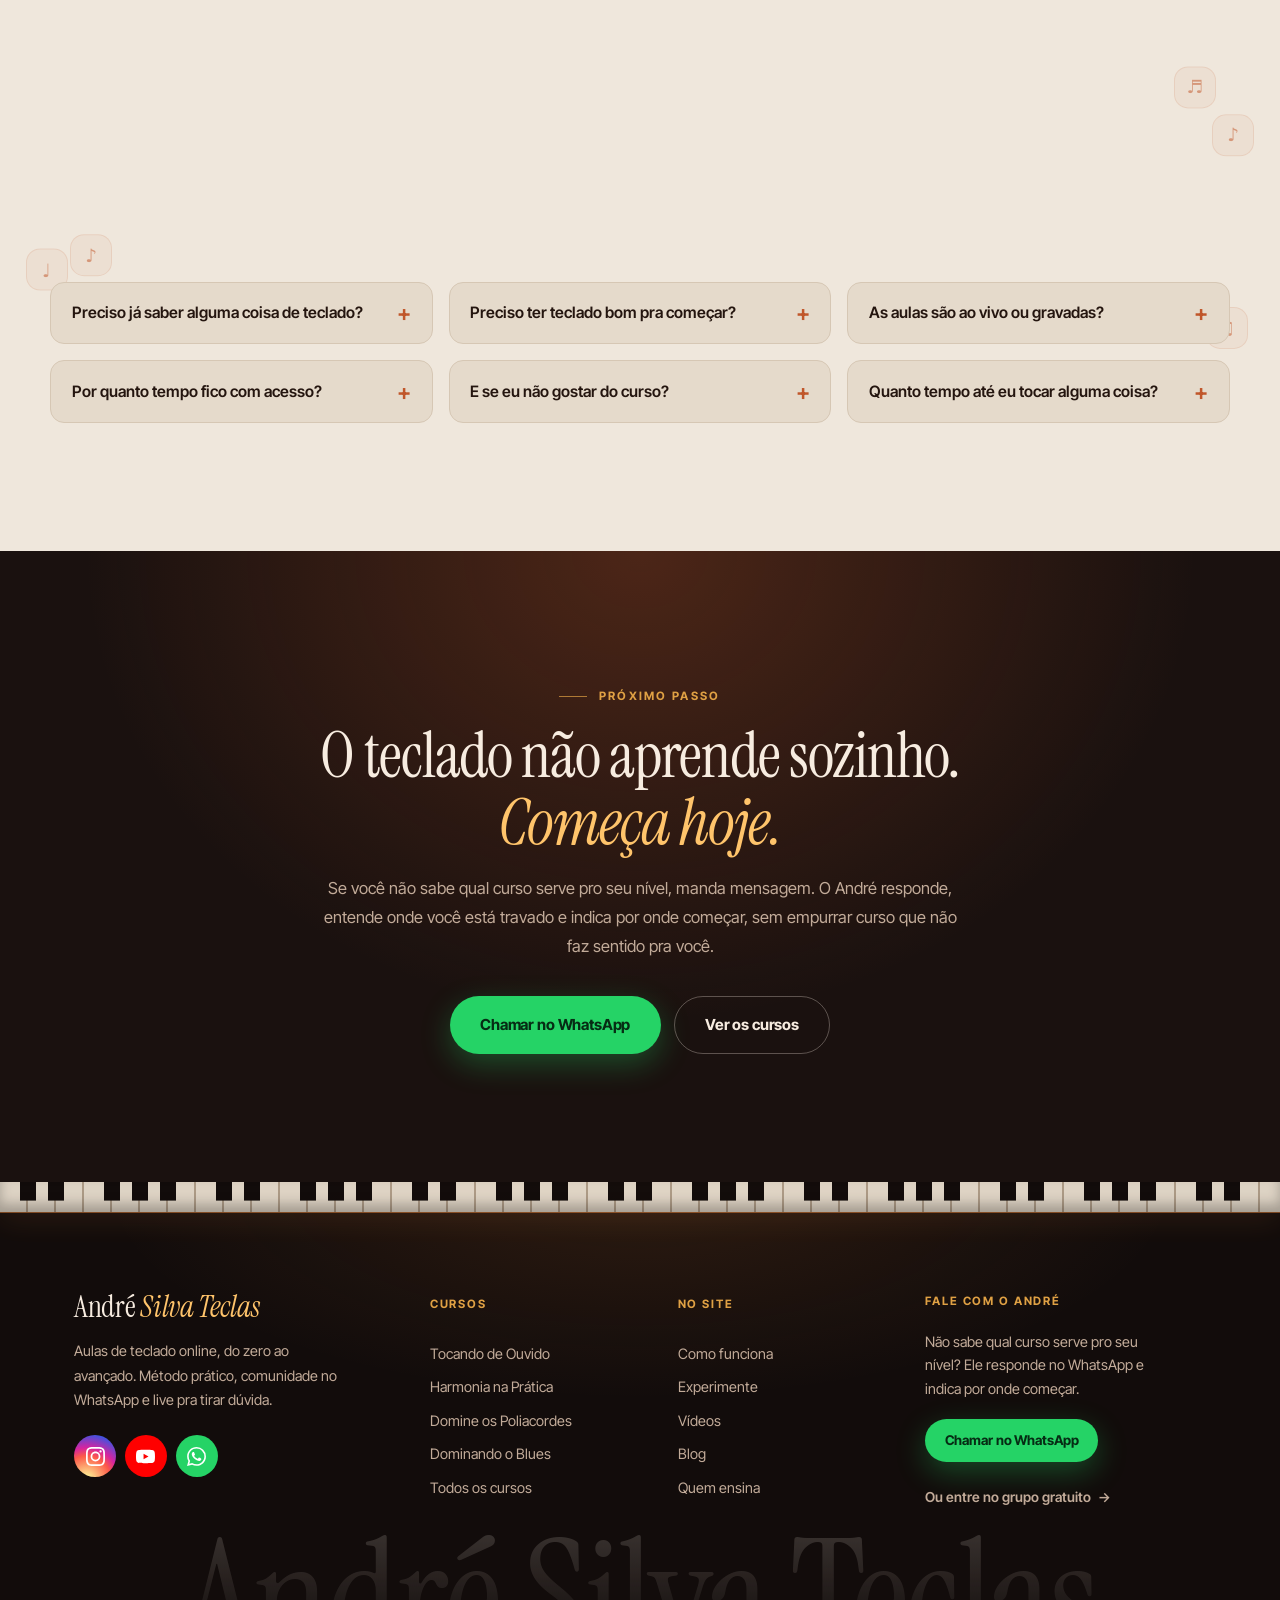
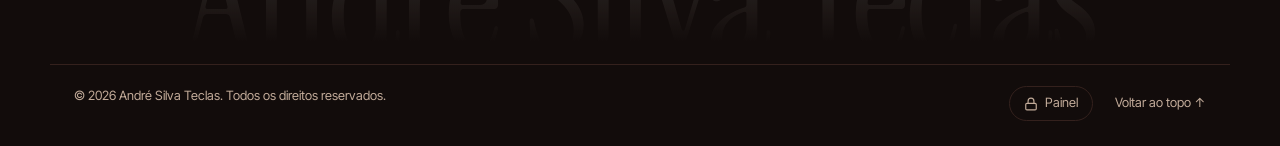
==== commit 32d5b195: "André: site vira pro domínio andresilvateclas.com.br (CNAME, endereços, robots com o mapa do blog) e" ====
--- a/index.html
+++ b/index.html
@@ -7,14 +7,14 @@
 <meta name="description" content="Aprenda teclado de verdade com André Silva Teclas: tire música de ouvido, monte acordes que funcionam e toque com liberdade. Cursos online, comunidade no WhatsApp e lives para tirar dúvida.">
 <!-- O canonical aponta pro GitHub Pages porque e a URL que o Google indexa.
      Quando o dominio proprio entrar no ar, trocar aqui e nas 4 paginas de curso. -->
-<link rel="canonical" href="https://marcel0gs.github.io/andre-silva-teclas/">
+<link rel="canonical" href="https://andresilvateclas.com.br/">
 
 <meta property="og:type" content="website">
 <meta property="og:title" content="André Silva Teclas | Aulas de teclado online">
 <meta property="og:description" content="Tire de ouvido a música que você quiser. Cursos de teclado do zero ao avançado, com comunidade e lives.">
 <meta property="og:locale" content="pt_BR">
-<meta property="og:url" content="https://marcel0gs.github.io/andre-silva-teclas/">
-<meta property="og:image" content="https://marcel0gs.github.io/andre-silva-teclas/assets/img/og-capa.jpg">
+<meta property="og:url" content="https://andresilvateclas.com.br/">
+<meta property="og:image" content="https://andresilvateclas.com.br/assets/img/og-capa.jpg">
 <meta property="og:image:width" content="1200">
 <meta property="og:image:height" content="630">
 <meta name="twitter:card" content="summary_large_image">
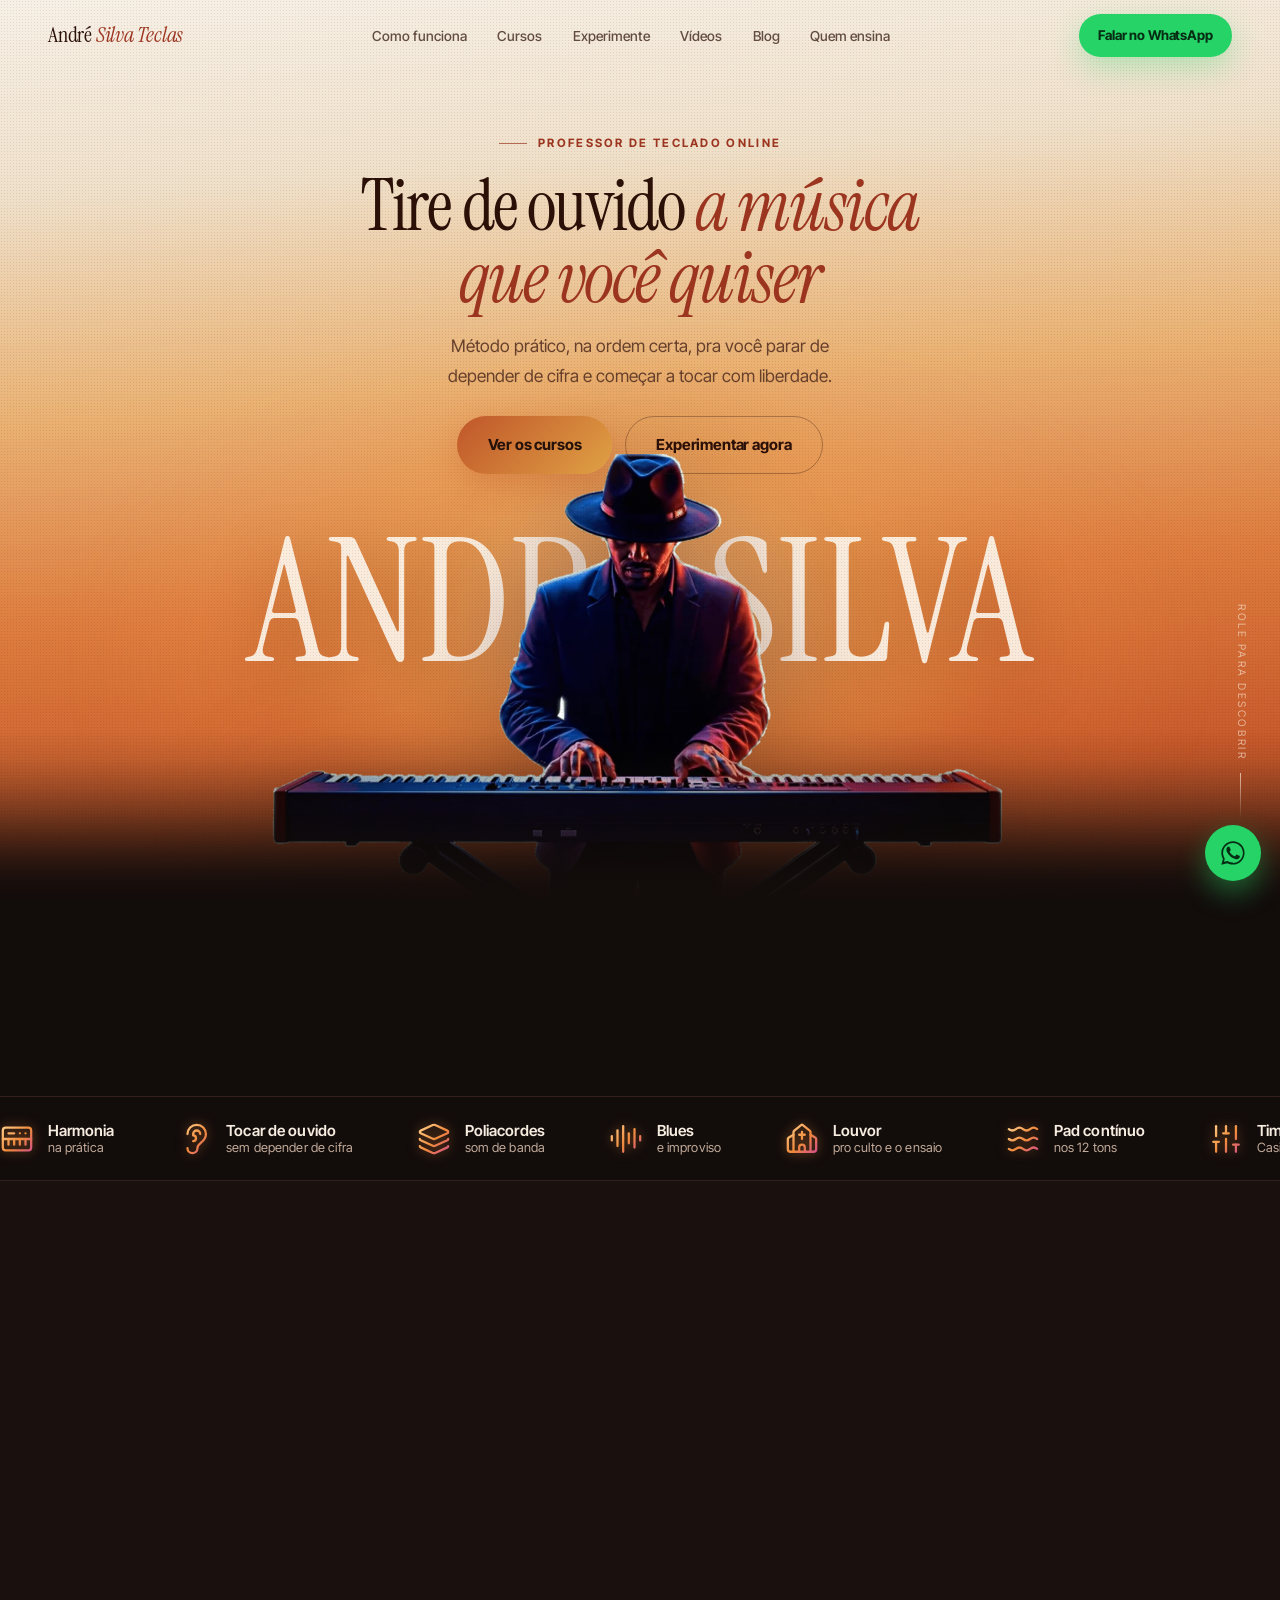
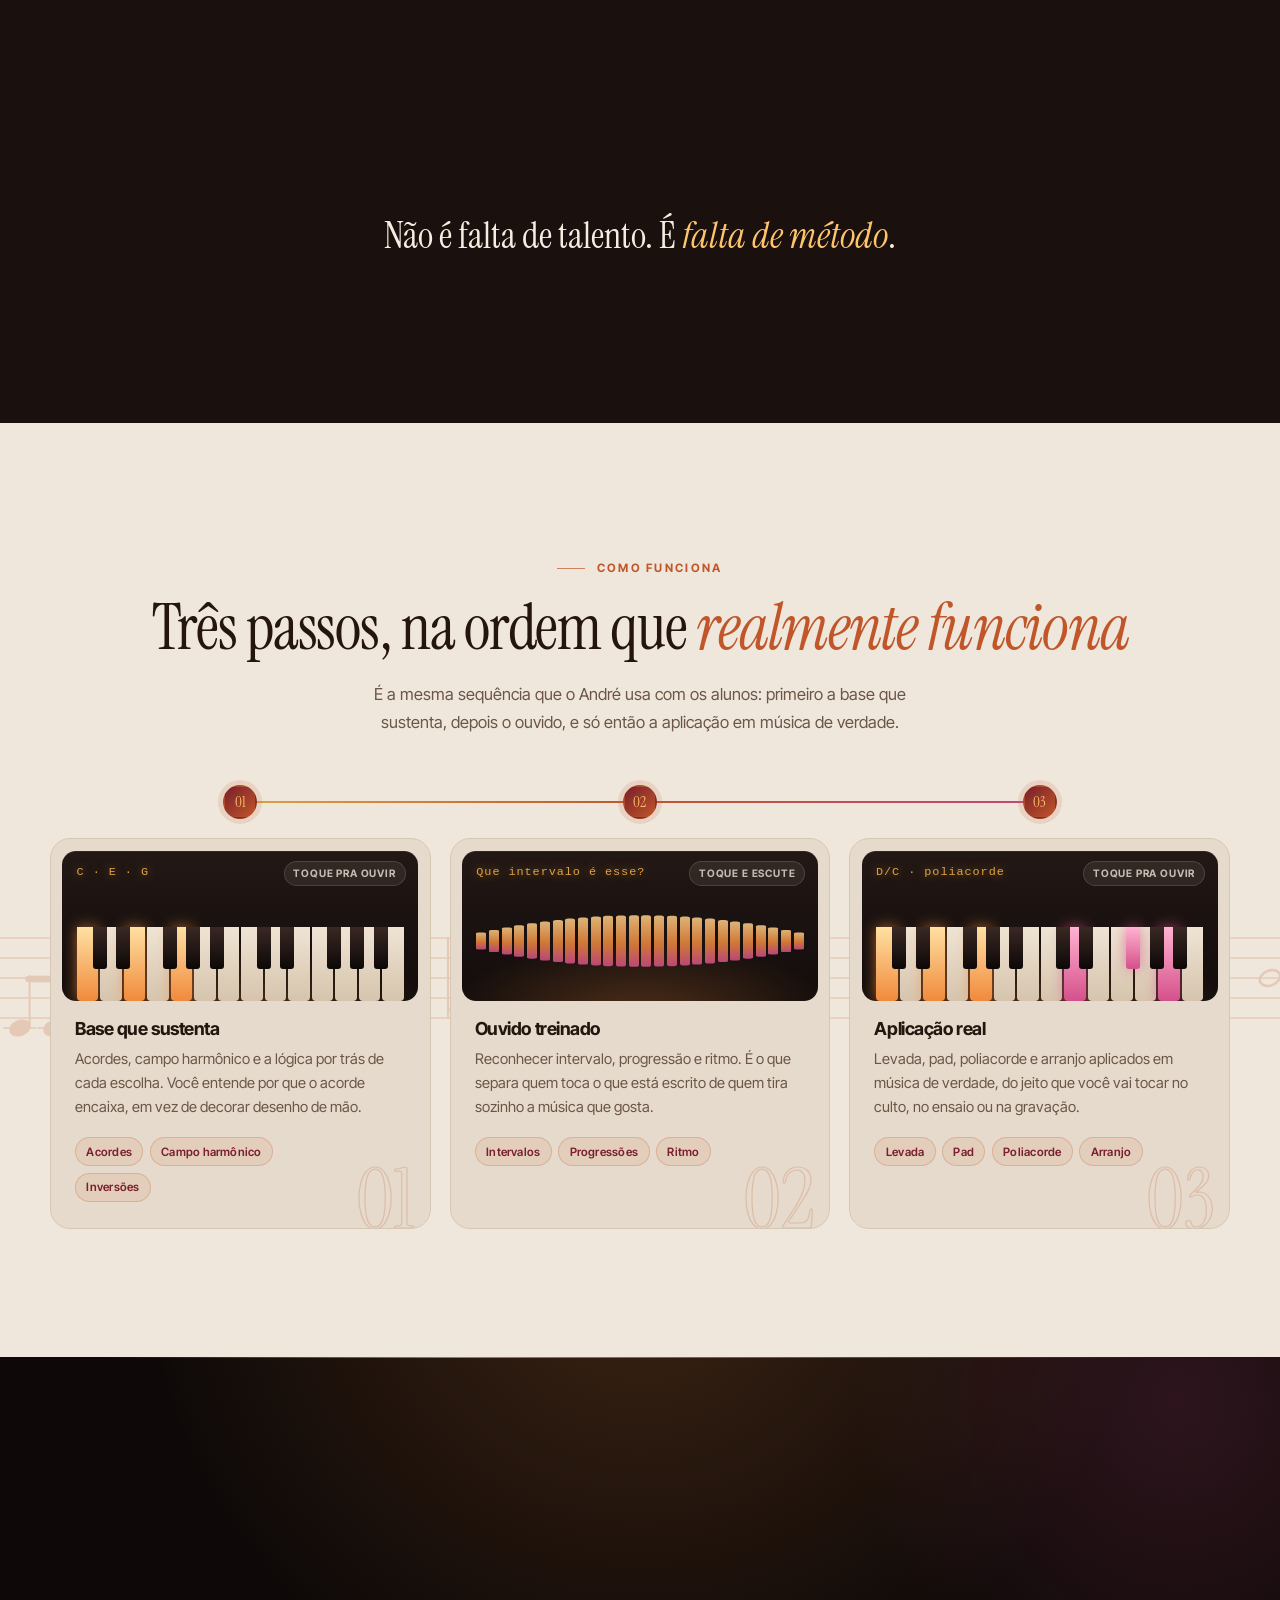
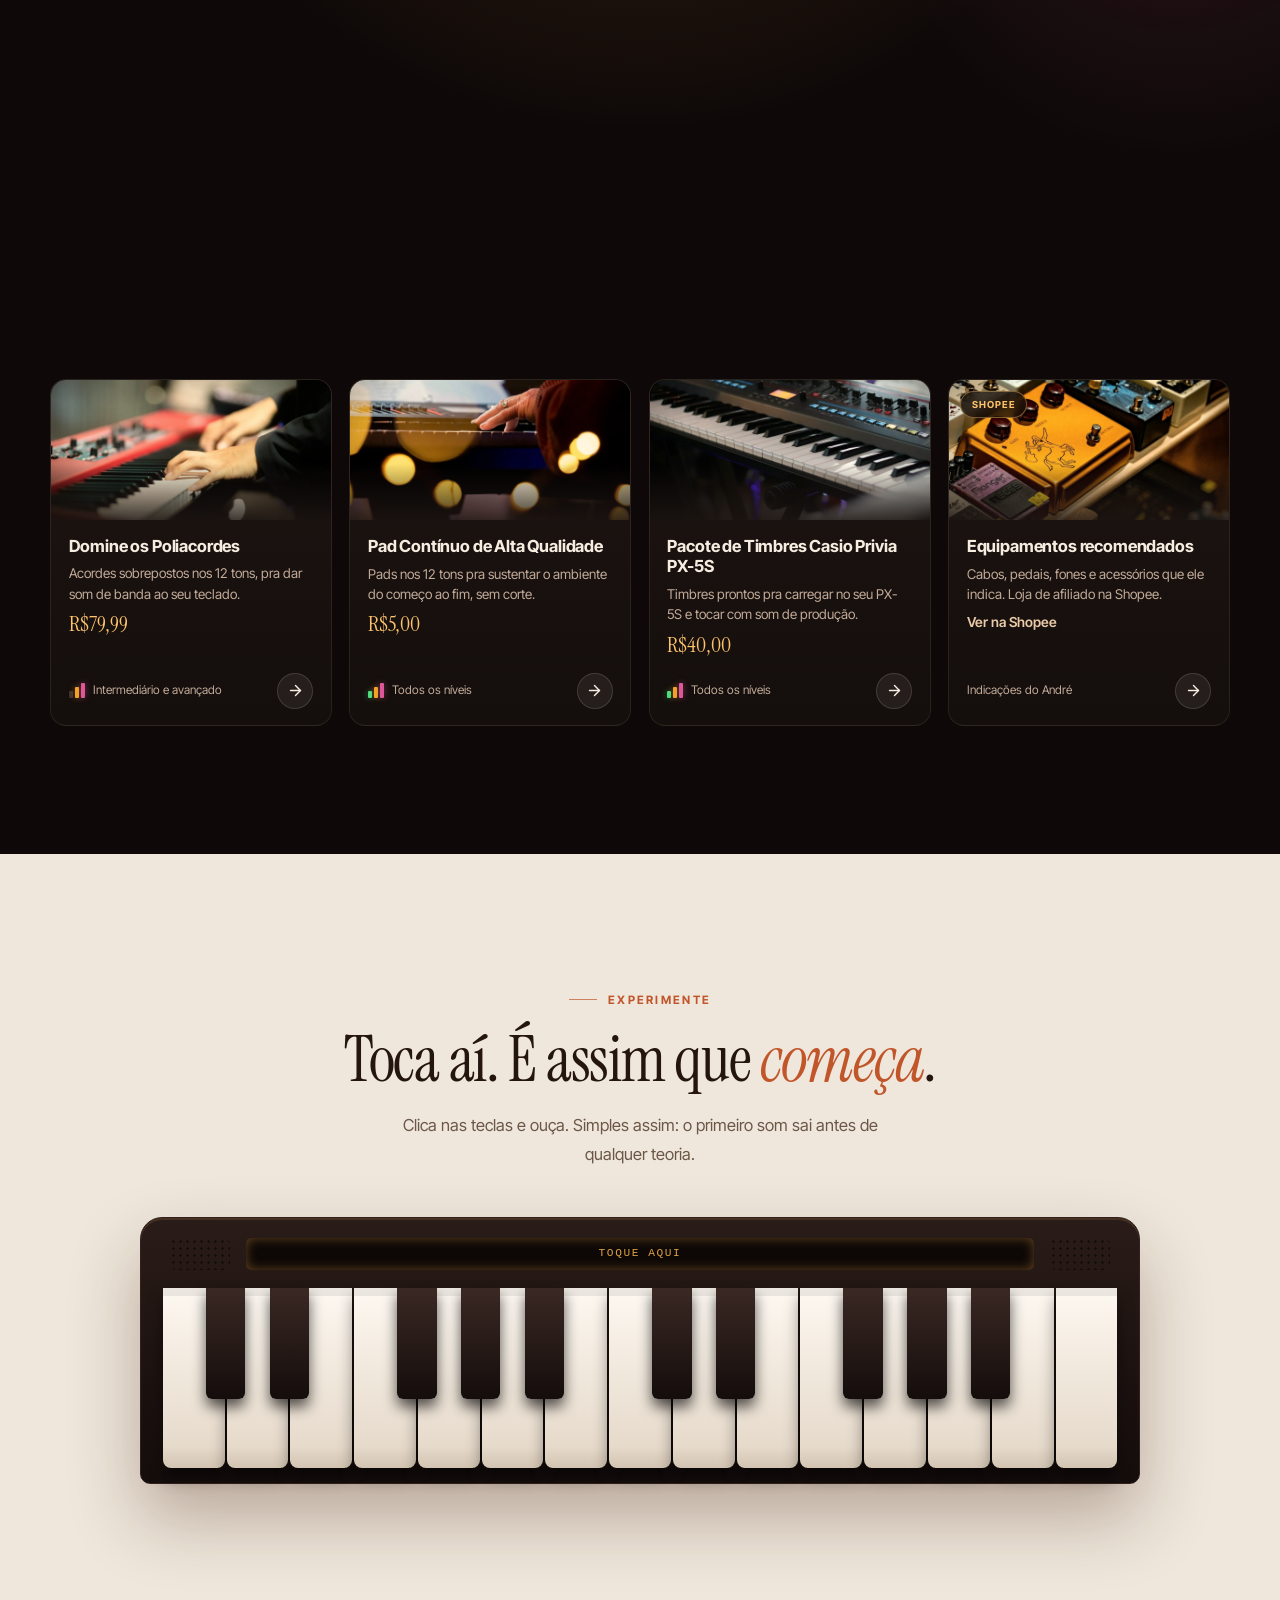
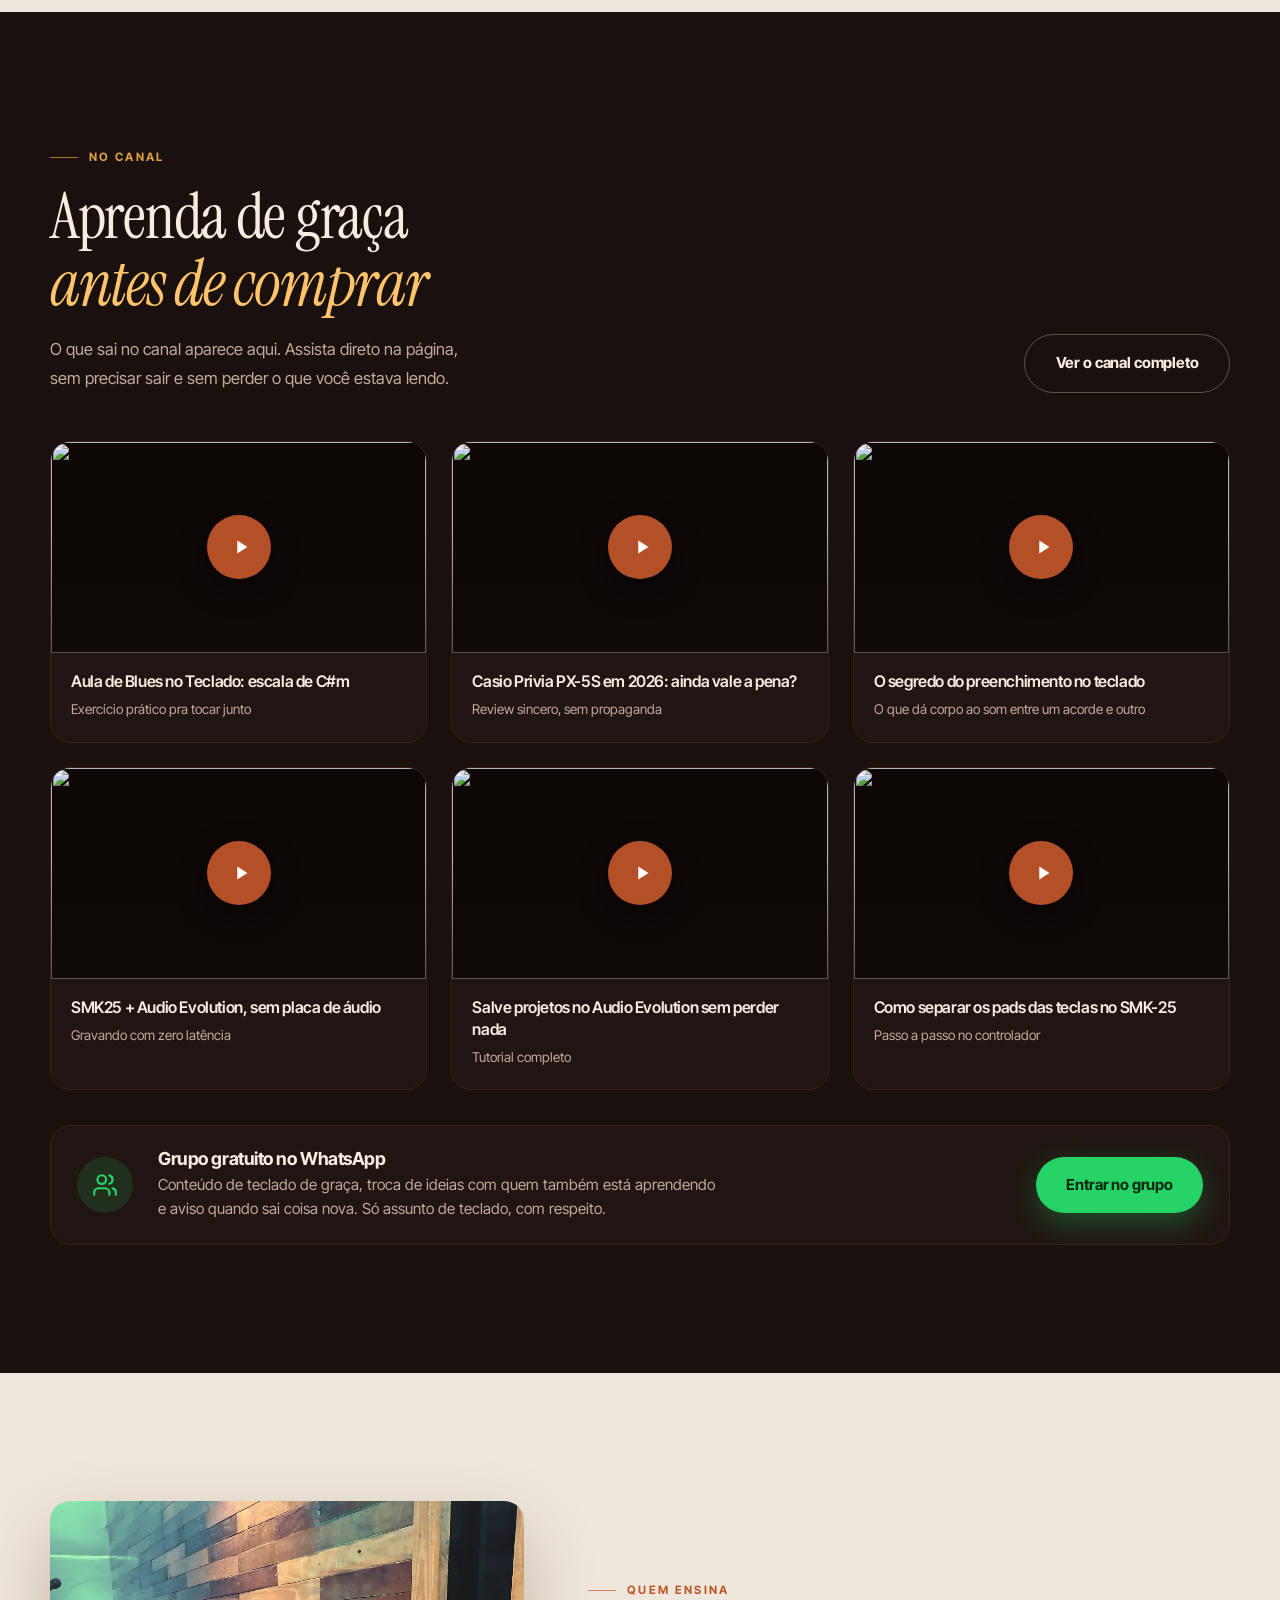
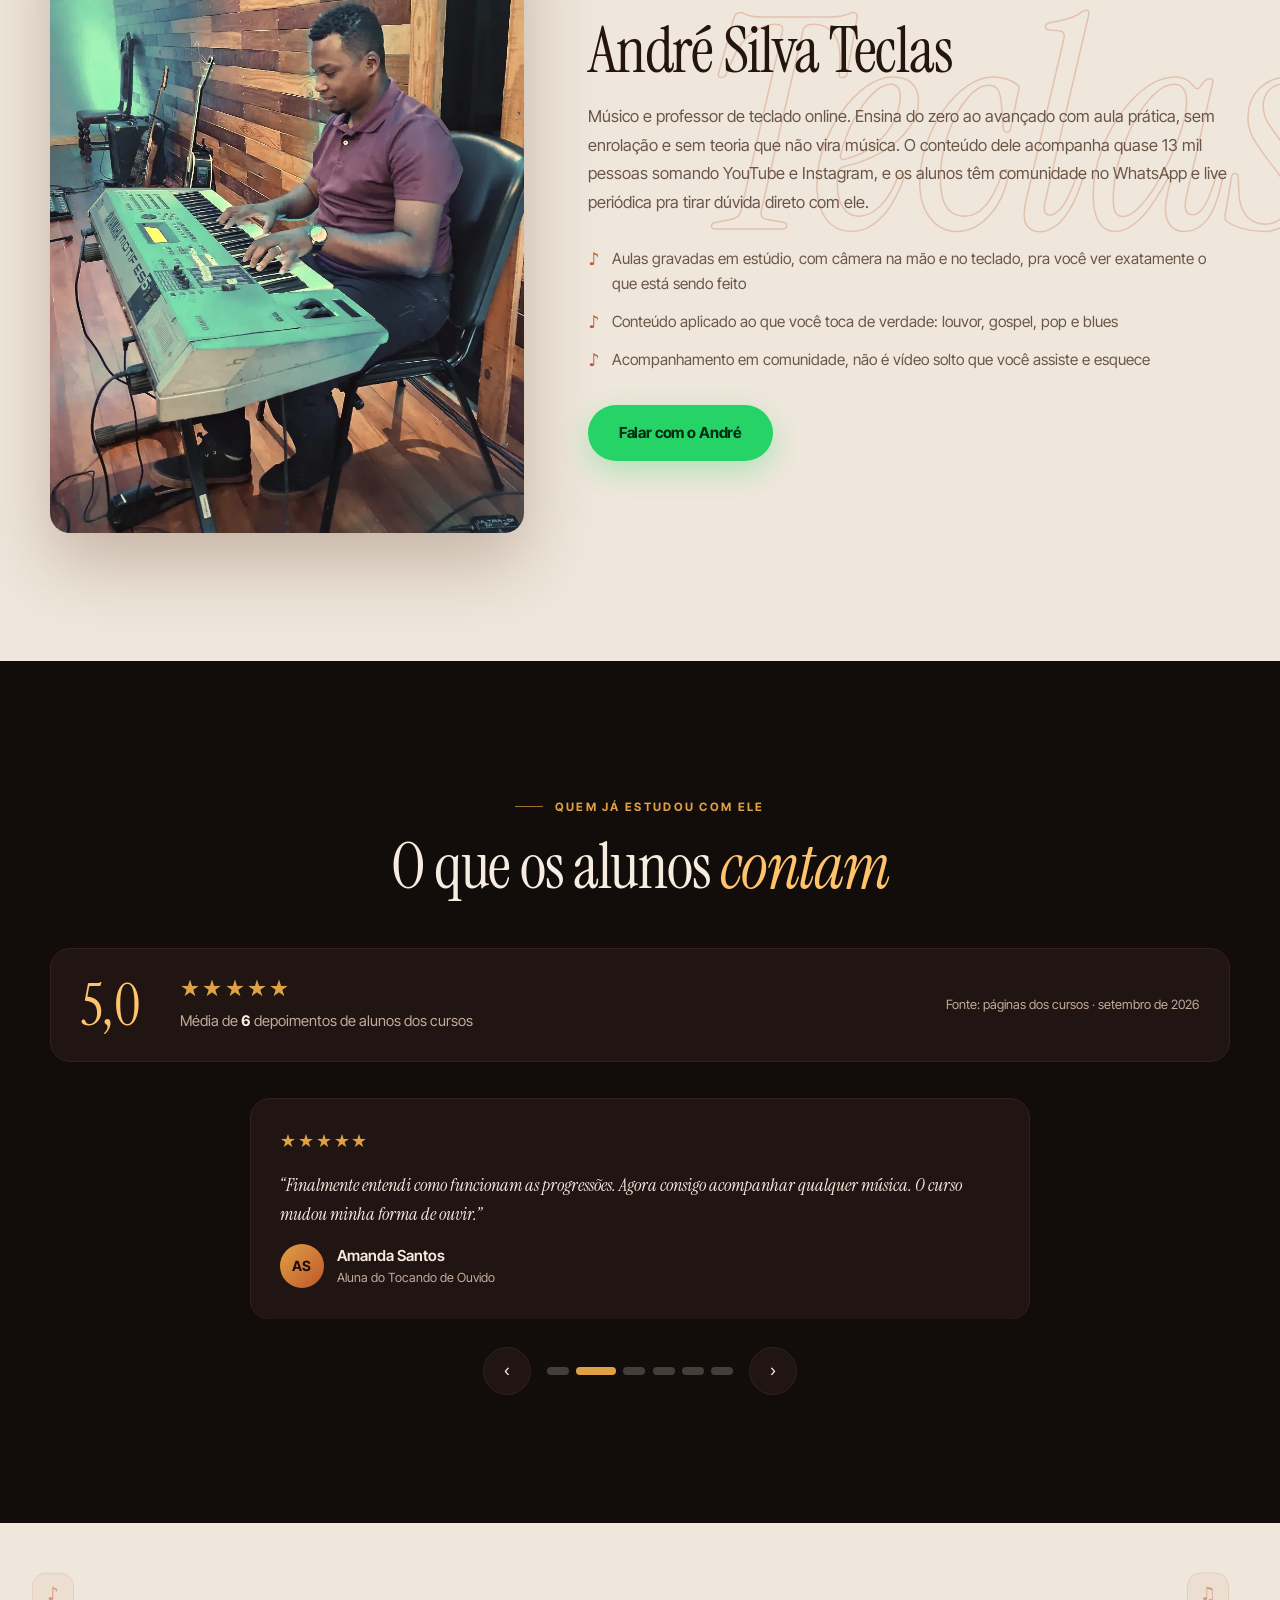
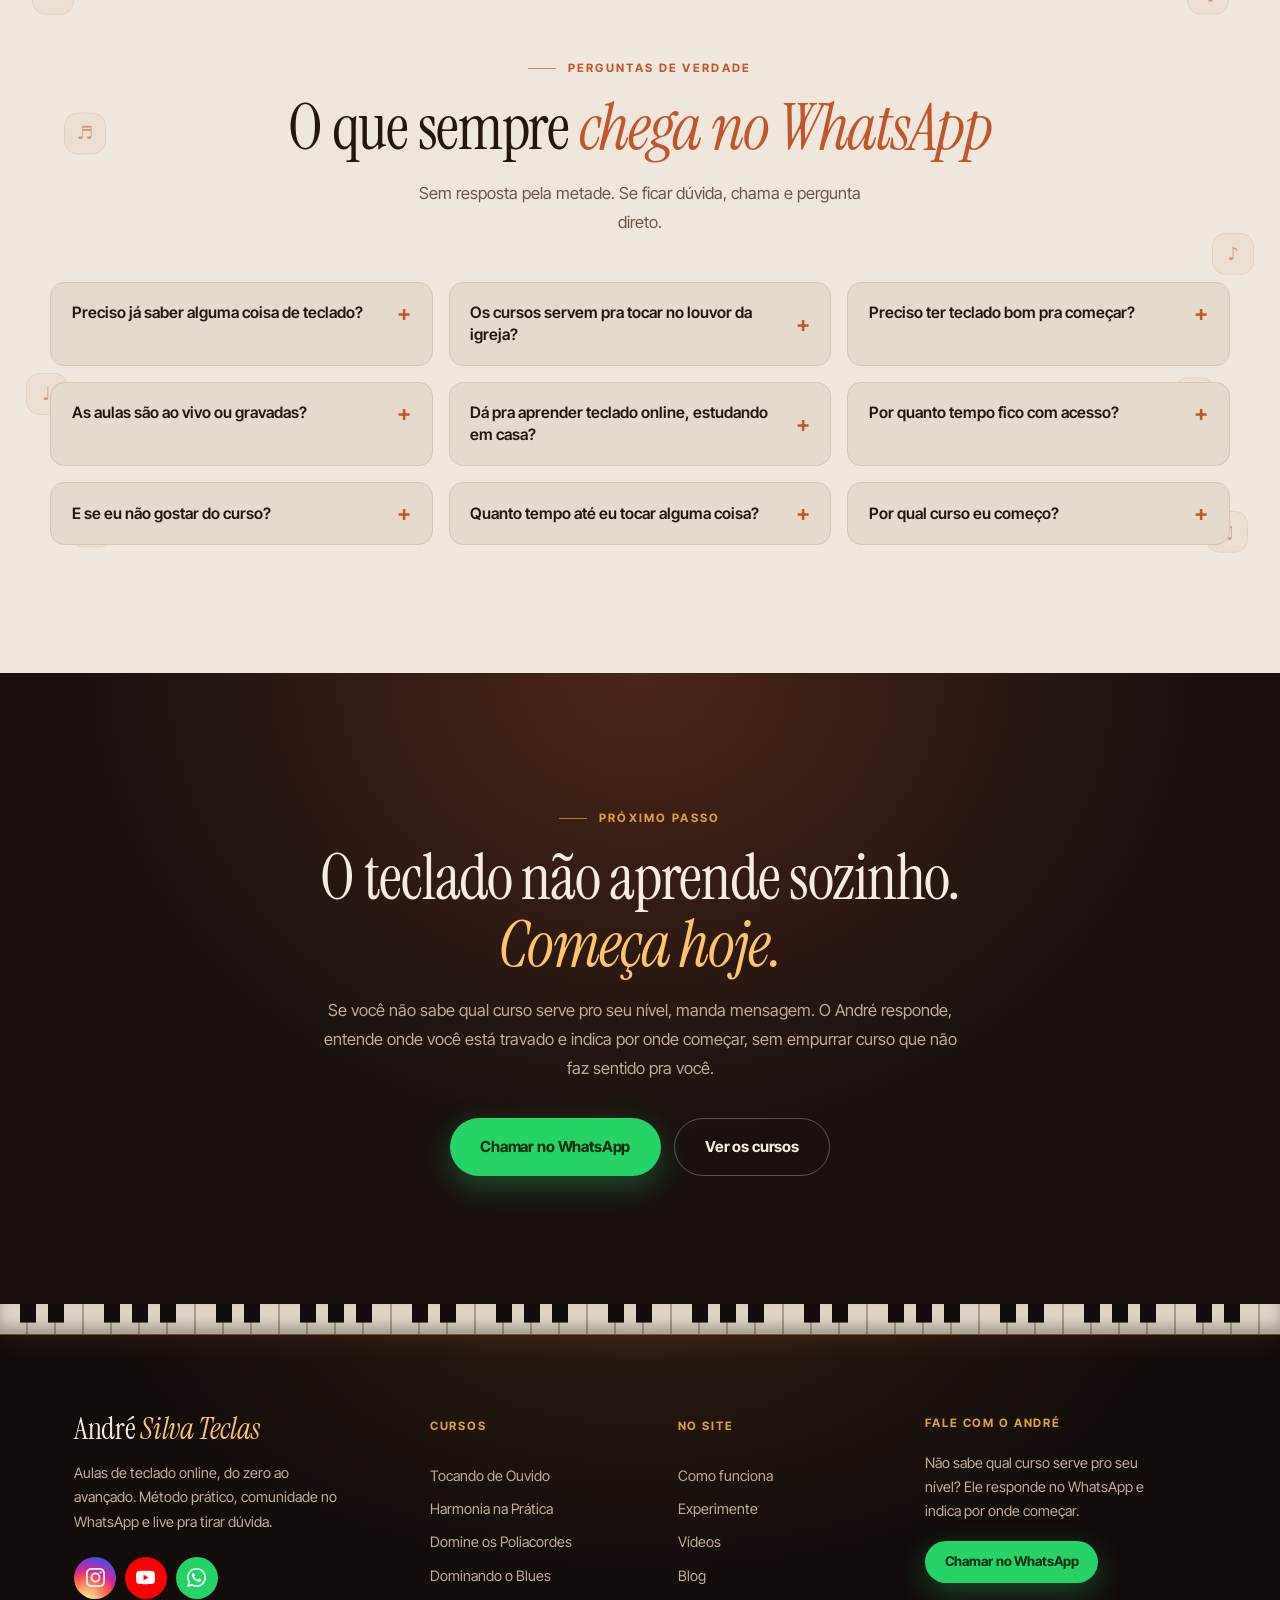
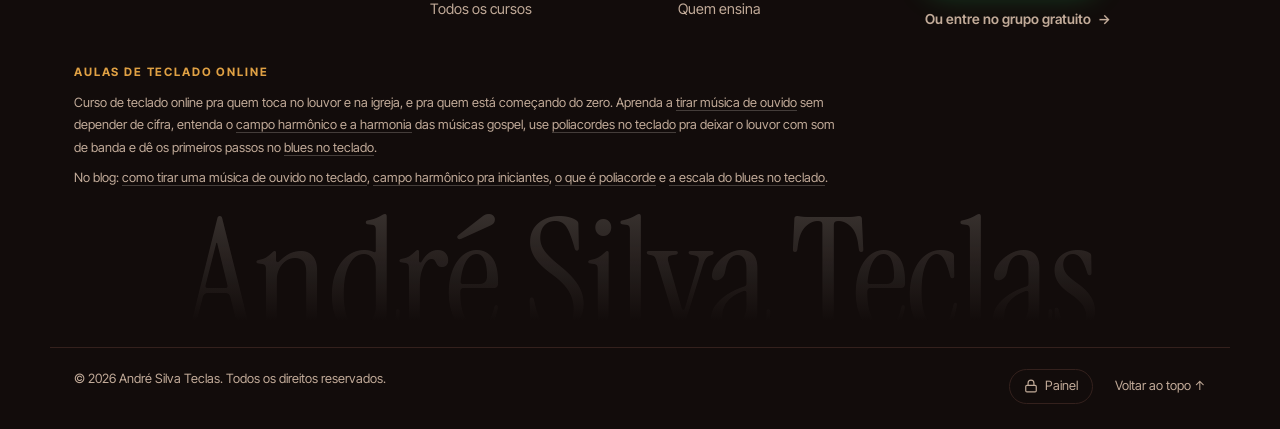
==== commit d2df1c25: "André: SEO pra louvor e gospel (título e descrição, 3 perguntas novas com links pros cursos e o bloc" ====
--- a/index.html
+++ b/index.html
@@ -3,15 +3,15 @@
 <head>
 <meta charset="utf-8">
 <meta name="viewport" content="width=device-width, initial-scale=1">
-<title>André Silva Teclas | Aulas de teclado online do zero ao avançado</title>
-<meta name="description" content="Aprenda teclado de verdade com André Silva Teclas: tire música de ouvido, monte acordes que funcionam e toque com liberdade. Cursos online, comunidade no WhatsApp e lives para tirar dúvida.">
+<title>Curso de teclado online para louvor e gospel | André Silva Teclas</title>
+<meta name="description" content="Aulas de teclado online pra tocar no louvor e na igreja: tire música de ouvido, entenda a harmonia gospel e use poliacordes. Do zero ao avançado, com lives e comunidade no WhatsApp.">
 <!-- O canonical aponta pro GitHub Pages porque e a URL que o Google indexa.
      Quando o dominio proprio entrar no ar, trocar aqui e nas 4 paginas de curso. -->
 <link rel="canonical" href="https://andresilvateclas.com.br/">
 
 <meta property="og:type" content="website">
-<meta property="og:title" content="André Silva Teclas | Aulas de teclado online">
-<meta property="og:description" content="Tire de ouvido a música que você quiser. Cursos de teclado do zero ao avançado, com comunidade e lives.">
+<meta property="og:title" content="André Silva Teclas | Curso de teclado online para louvor e gospel">
+<meta property="og:description" content="Tire de ouvido a música que você quiser e toque no louvor com segurança. Cursos de teclado do zero ao avançado, com comunidade e lives.">
 <meta property="og:locale" content="pt_BR">
 <meta property="og:url" content="https://andresilvateclas.com.br/">
 <meta property="og:image" content="https://andresilvateclas.com.br/assets/img/og-capa.jpg">
@@ -690,6 +690,10 @@
         <div class="pergunta__corpo"><p>Não. Tem curso começando do zero absoluto, com 10 aulas grátis no YouTube pra você já começar. E se você já toca, dá pra pular direto pro que resolve o seu travamento hoje, como ouvido ou harmonia.</p></div>
       </div>
       <div class="pergunta" data-pergunta>
+        <button class="pergunta__topo" aria-expanded="false">Os cursos servem pra tocar no louvor da igreja?</button>
+        <div class="pergunta__corpo"><p>Servem. O conteúdo é aplicado ao que você toca de verdade: louvor, gospel, pop e blues. Boa parte dos exemplos sai das progressões mais usadas no gospel, e a levada, o pad e os poliacordes são ensinados do jeito que você vai usar no culto e no ensaio.</p></div>
+      </div>
+      <div class="pergunta" data-pergunta>
         <button class="pergunta__topo" aria-expanded="false">Preciso ter teclado bom pra começar?</button>
         <div class="pergunta__corpo"><p>Qualquer teclado de 5 oitavas já serve pra fazer os cursos. Instrumento melhor ajuda no timbre, mas não é o que decide se você vai aprender ou não.</p></div>
       </div>
@@ -698,6 +702,10 @@
         <div class="pergunta__corpo"><p>Os cursos são gravados, pra você assistir quando der e repetir quantas vezes precisar. Além disso tem live periódica com o André e comunidade no WhatsApp pra tirar dúvida no meio do caminho.</p></div>
       </div>
       <div class="pergunta" data-pergunta>
+        <button class="pergunta__topo" aria-expanded="false">Dá pra aprender teclado online, estudando em casa?</button>
+        <div class="pergunta__corpo"><p>Dá. Você assiste às aulas no seu ritmo, pratica no seu teclado e volta na aula quantas vezes precisar. O que trava quem estuda sozinho é a dúvida sem resposta, e pra isso tem a comunidade no WhatsApp e as lives com o André.</p></div>
+      </div>
+      <div class="pergunta" data-pergunta>
         <button class="pergunta__topo" aria-expanded="false">Por quanto tempo fico com acesso?</button>
         <div class="pergunta__corpo"><p>O acesso é vitalício nos cursos completos. Você compra uma vez e volta ao conteúdo sempre que precisar, inclusive nas atualizações.</p></div>
       </div>
@@ -708,6 +716,10 @@
       <div class="pergunta" data-pergunta>
         <button class="pergunta__topo" aria-expanded="false">Quanto tempo até eu tocar alguma coisa?</button>
         <div class="pergunta__corpo"><p>Depende do quanto você pratica, mas o método é montado pra você tocar algo já nas primeiras aulas, em vez de passar semanas só na teoria antes de encostar no instrumento.</p></div>
+      </div>
+      <div class="pergunta" data-pergunta>
+        <button class="pergunta__topo" aria-expanded="false">Por qual curso eu começo?</button>
+        <div class="pergunta__corpo"><p>Pelo que mais te trava hoje. Se é tirar música sem cifra, comece pelo <a href="cursos/tocando-de-ouvido/">Tocando de Ouvido</a>. Se você já toca mas os acordes não encaixam, vá de <a href="cursos/harmonia-na-pratica/">Harmonia na Prática</a>. Pra deixar o som mais cheio no louvor, <a href="cursos/poliacordes/">Domine os Poliacordes</a>. Na dúvida, chama o André no WhatsApp que ele indica.</p></div>
       </div>
     </div>
   </div>
@@ -771,6 +783,16 @@
     </div>
   </div>
 
+  <!-- Assuntos (16/10/2026): o pedido foi um bloco de palavras-chave escondido,
+       e isso o Google pune (texto oculto e lista de palavras são spam pra ele).
+       Aqui é o mesmo objetivo, à vista e escrito pra gente ler: as buscas que
+       ele quer (teclado gospel, louvor, aulas online) com link pros cursos e
+       pros textos do blog. Nunca esconder com CSS nem virar lista de termos. -->
+  <div class="limite rodape__assuntos">
+    <p class="rodape__titulo">Aulas de teclado online</p>
+    <p>Curso de teclado online pra quem toca no louvor e na igreja, e pra quem está começando do zero. Aprenda a <a href="cursos/tocando-de-ouvido/">tirar música de ouvido</a> sem depender de cifra, entenda o <a href="cursos/harmonia-na-pratica/">campo harmônico e a harmonia</a> das músicas gospel, use <a href="cursos/poliacordes/">poliacordes no teclado</a> pra deixar o louvor com som de banda e dê os primeiros passos no <a href="cursos/dominando-o-blues/">blues no teclado</a>.</p>
+    <p>No blog: <a href="blog/post.html?p=como-tirar-uma-musica-de-ouvido-no-teclado-em-5-passos">como tirar uma música de ouvido no teclado</a>, <a href="blog/post.html?p=campo-harmonico-o-mapa-que-mostra-quais-acordes-combinam">campo harmônico pra iniciantes</a>, <a href="blog/post.html?p=poliacorde-o-acorde-que-faz-o-teclado-soar-como-uma-banda">o que é poliacorde</a> e <a href="blog/post.html?p=blues-no-teclado-a-escala-e-os-12-compassos-pra-comecar">a escala do blues no teclado</a>.</p>
+  </div>
   <div class="rodape__gigante" aria-hidden="true" data-px="-0.08">André Silva Teclas</div>
 
   <div class="limite rodape__base">
--- a/assets/css/estilo.css
+++ b/assets/css/estilo.css
@@ -318,6 +318,13 @@
 .rodape__grupo:hover { color: var(--whats); }
 .rodape__contato .btn { display: flex; width: max-content; }
 
+/* assuntos: texto corrido, discreto mas à vista (ver o comentário no index.html) */
+.rodape__assuntos { padding: 0 1.5rem 1.6rem; font-size: .8rem; line-height: 1.75; color: var(--texto-fraco); }
+.rodape__assuntos .rodape__titulo { margin-bottom: .6rem; }
+.rodape__assuntos p { max-width: 110ch; margin: 0 0 .5rem; }
+.rodape__assuntos a { color: var(--texto-fraco); text-decoration: underline; text-decoration-color: rgba(247,236,224,.22); text-underline-offset: 3px; }
+.rodape__assuntos a:hover { color: var(--dourado); text-decoration-color: currentColor; }
+
 /* marca gigante sangrando no pé, apagando pra baixo */
 .rodape__gigante {
   font-family: "Instrument Serif", Georgia, serif; font-size: clamp(3.2rem, 12.6vw, 13.5rem);
--- a/assets/css/componentes.css
+++ b/assets/css/componentes.css
@@ -698,6 +698,7 @@
 .pergunta--aberta .pergunta__corpo { max-height: 420px; }
 .pergunta__corpo p { margin: 0; padding: 0 1.3rem 1.3rem; color: var(--texto-fraco); font-size: .93rem; line-height: 1.68; }
 .faixa-creme .pergunta__corpo p { color: var(--tinta-fraca); }
+.pergunta__corpo a { color: inherit; font-weight: 600; text-decoration: underline; text-underline-offset: 3px; }
 
 /* ===================================================== CHAMADA FINAL ====== */
 .chamada {
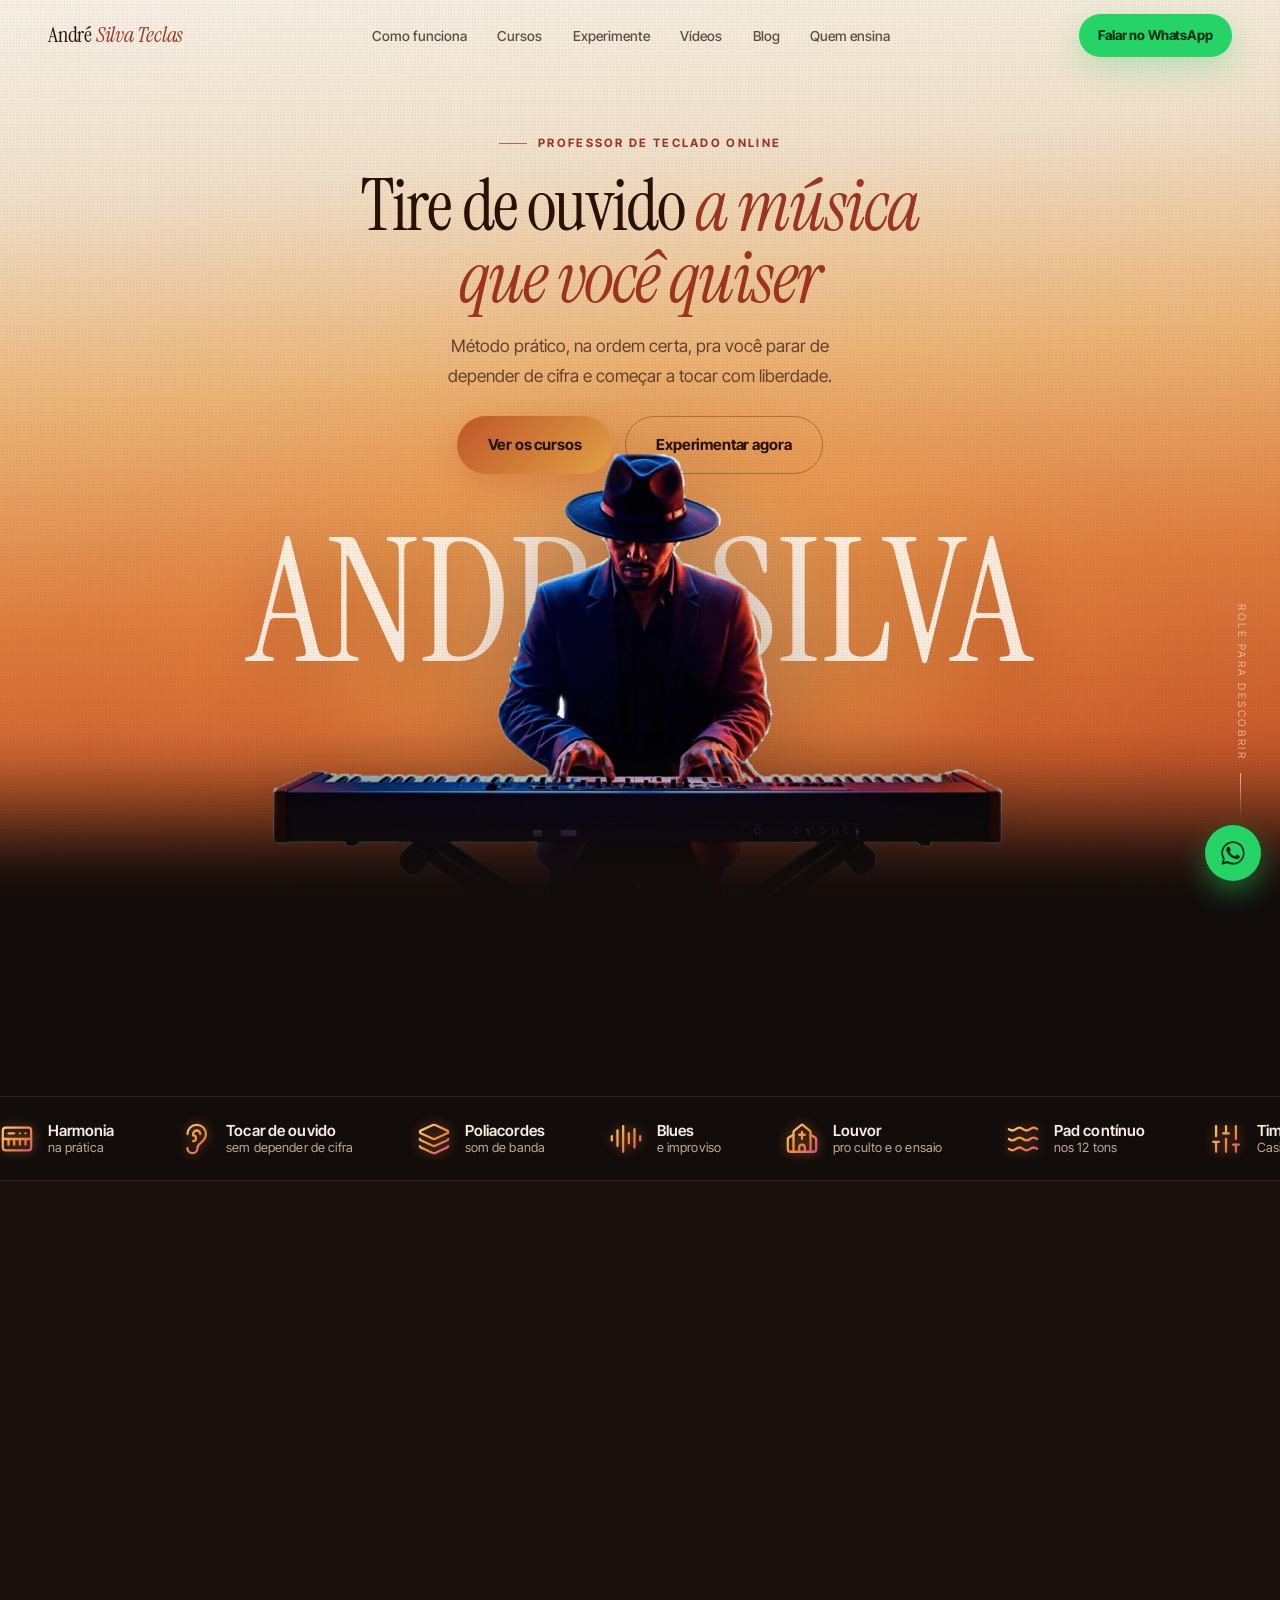
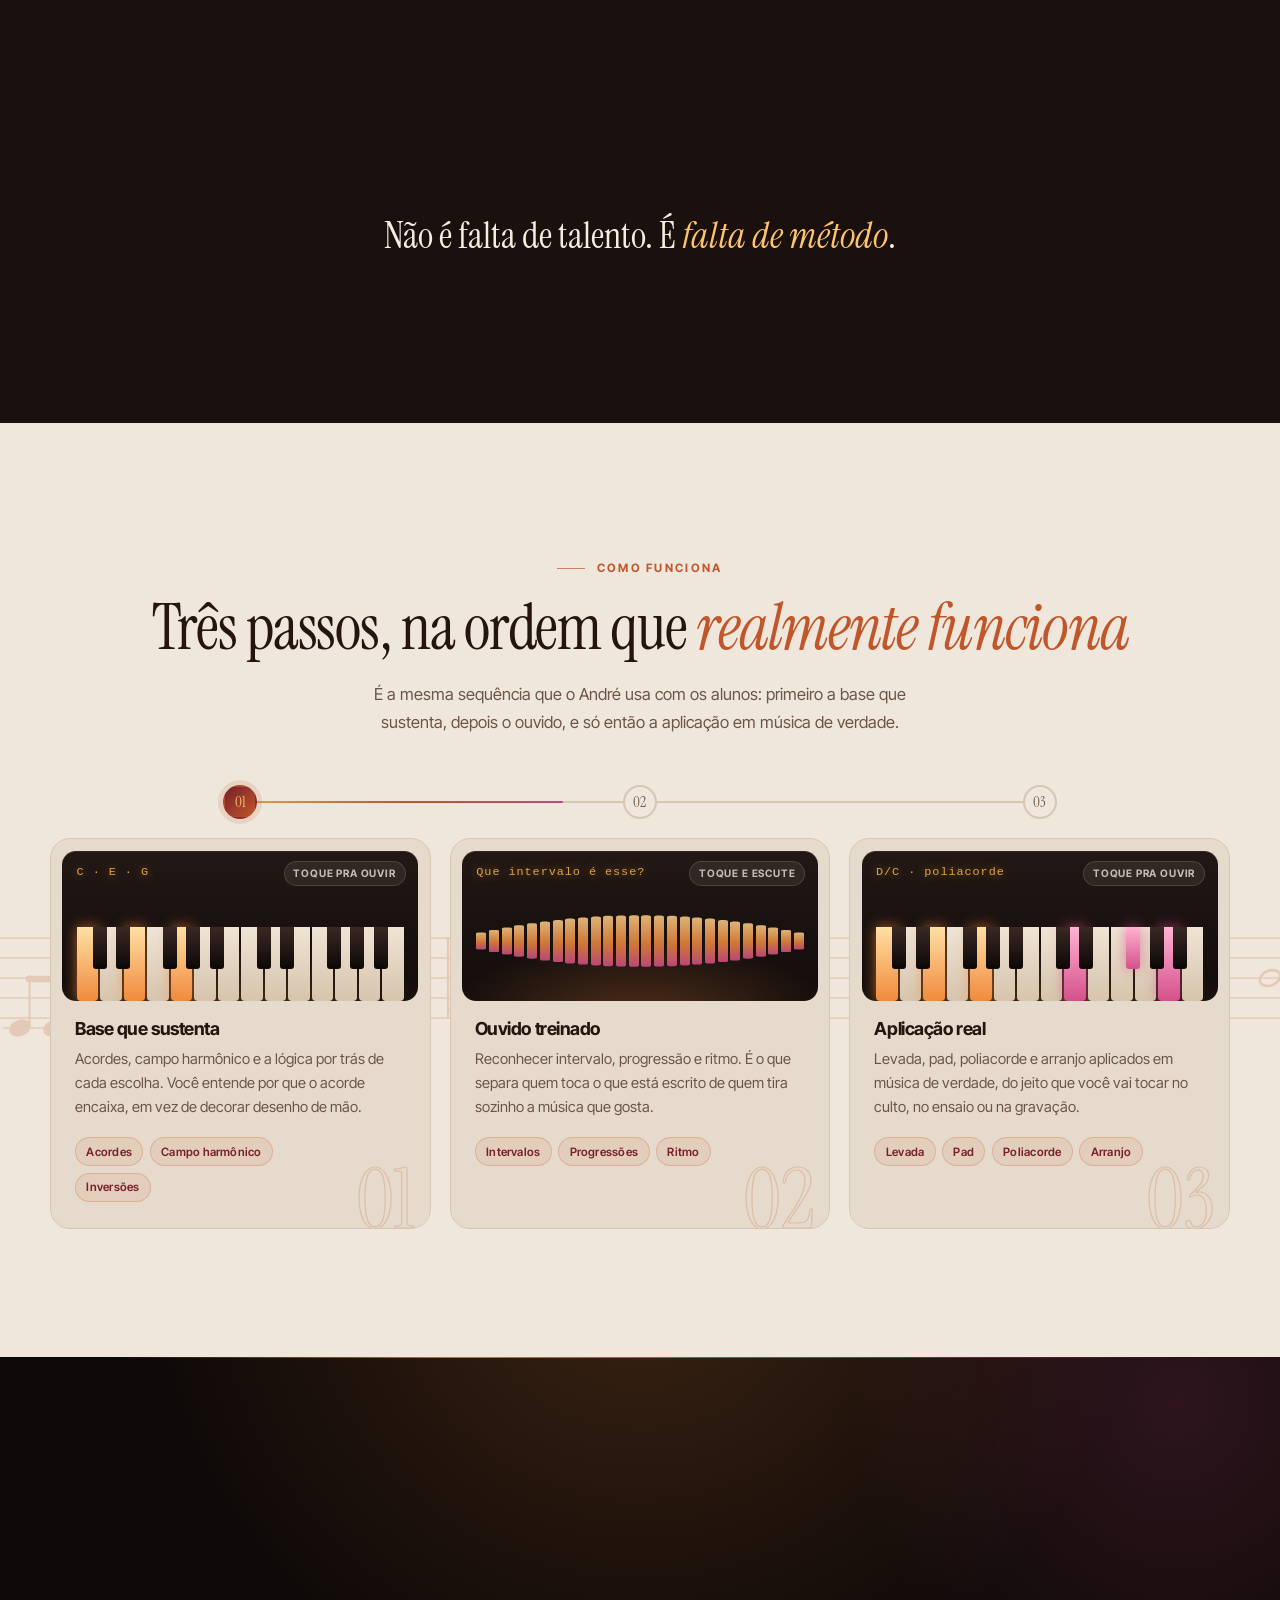
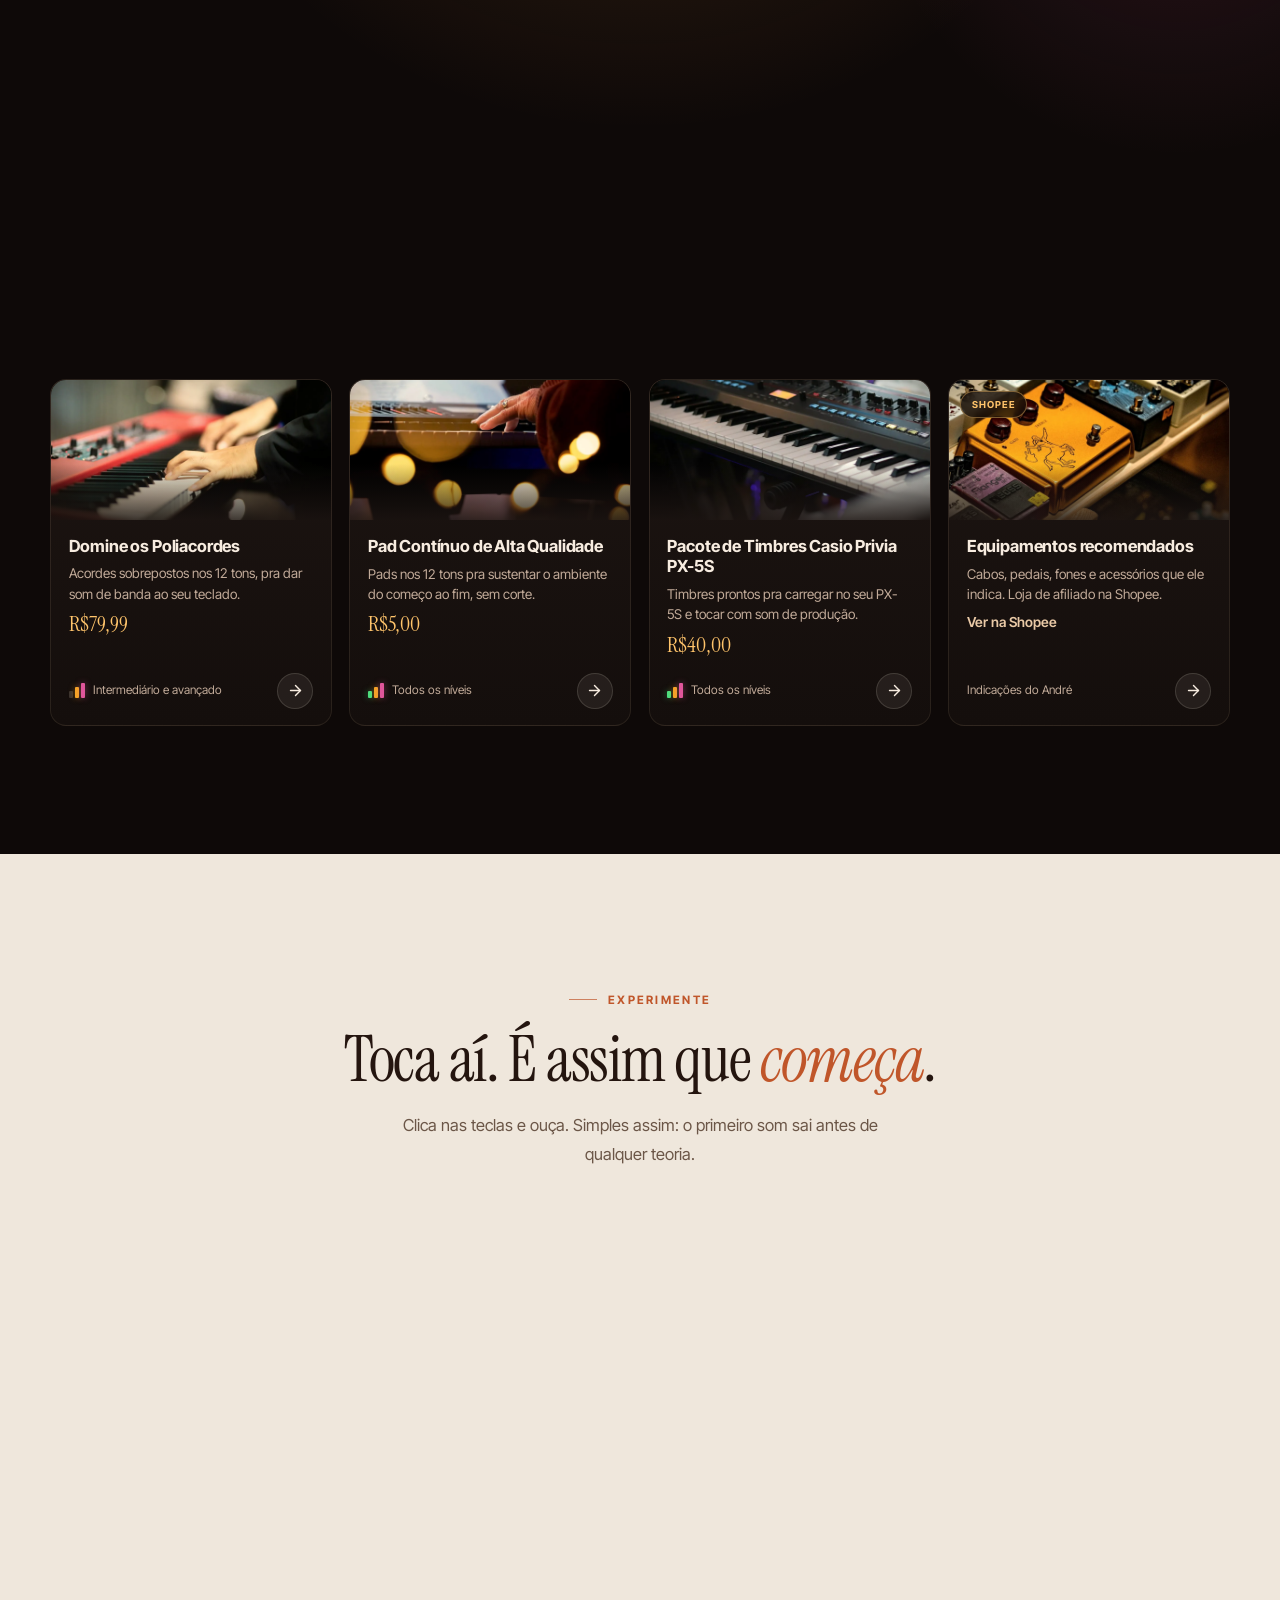
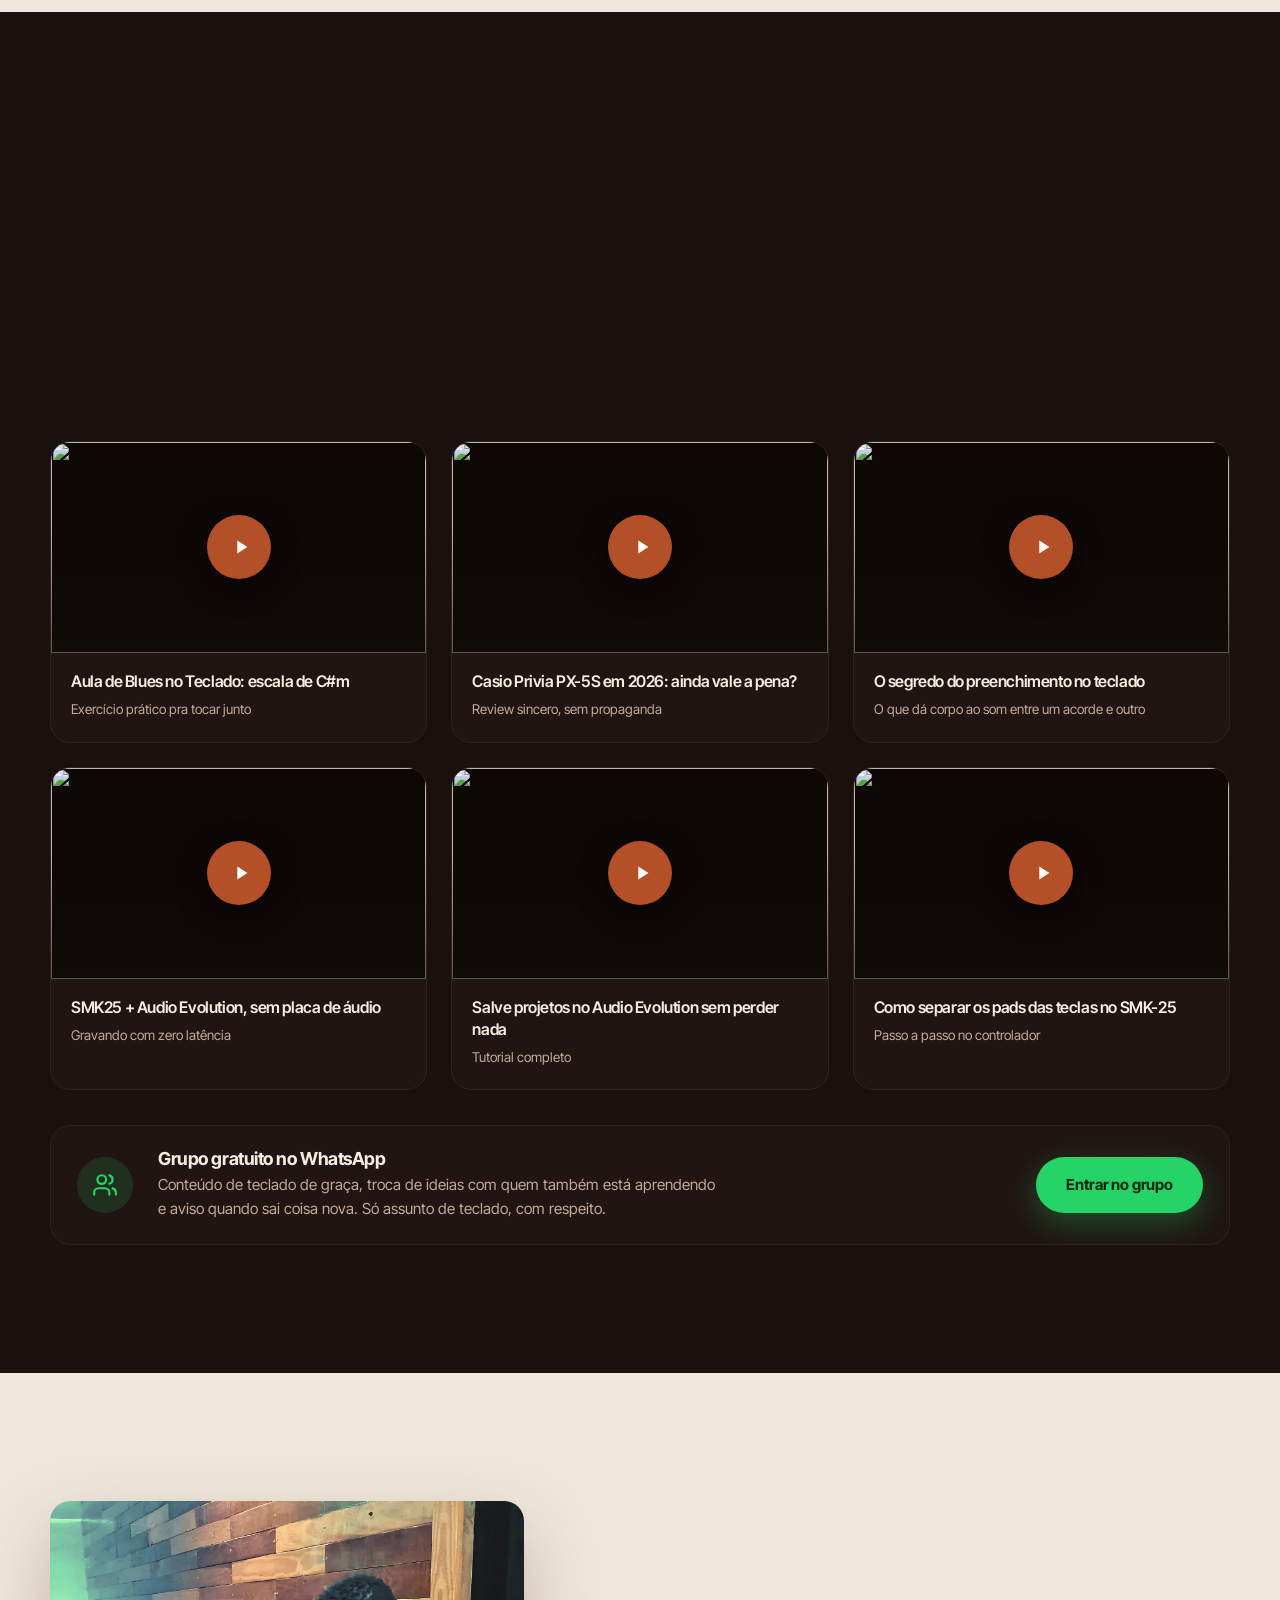
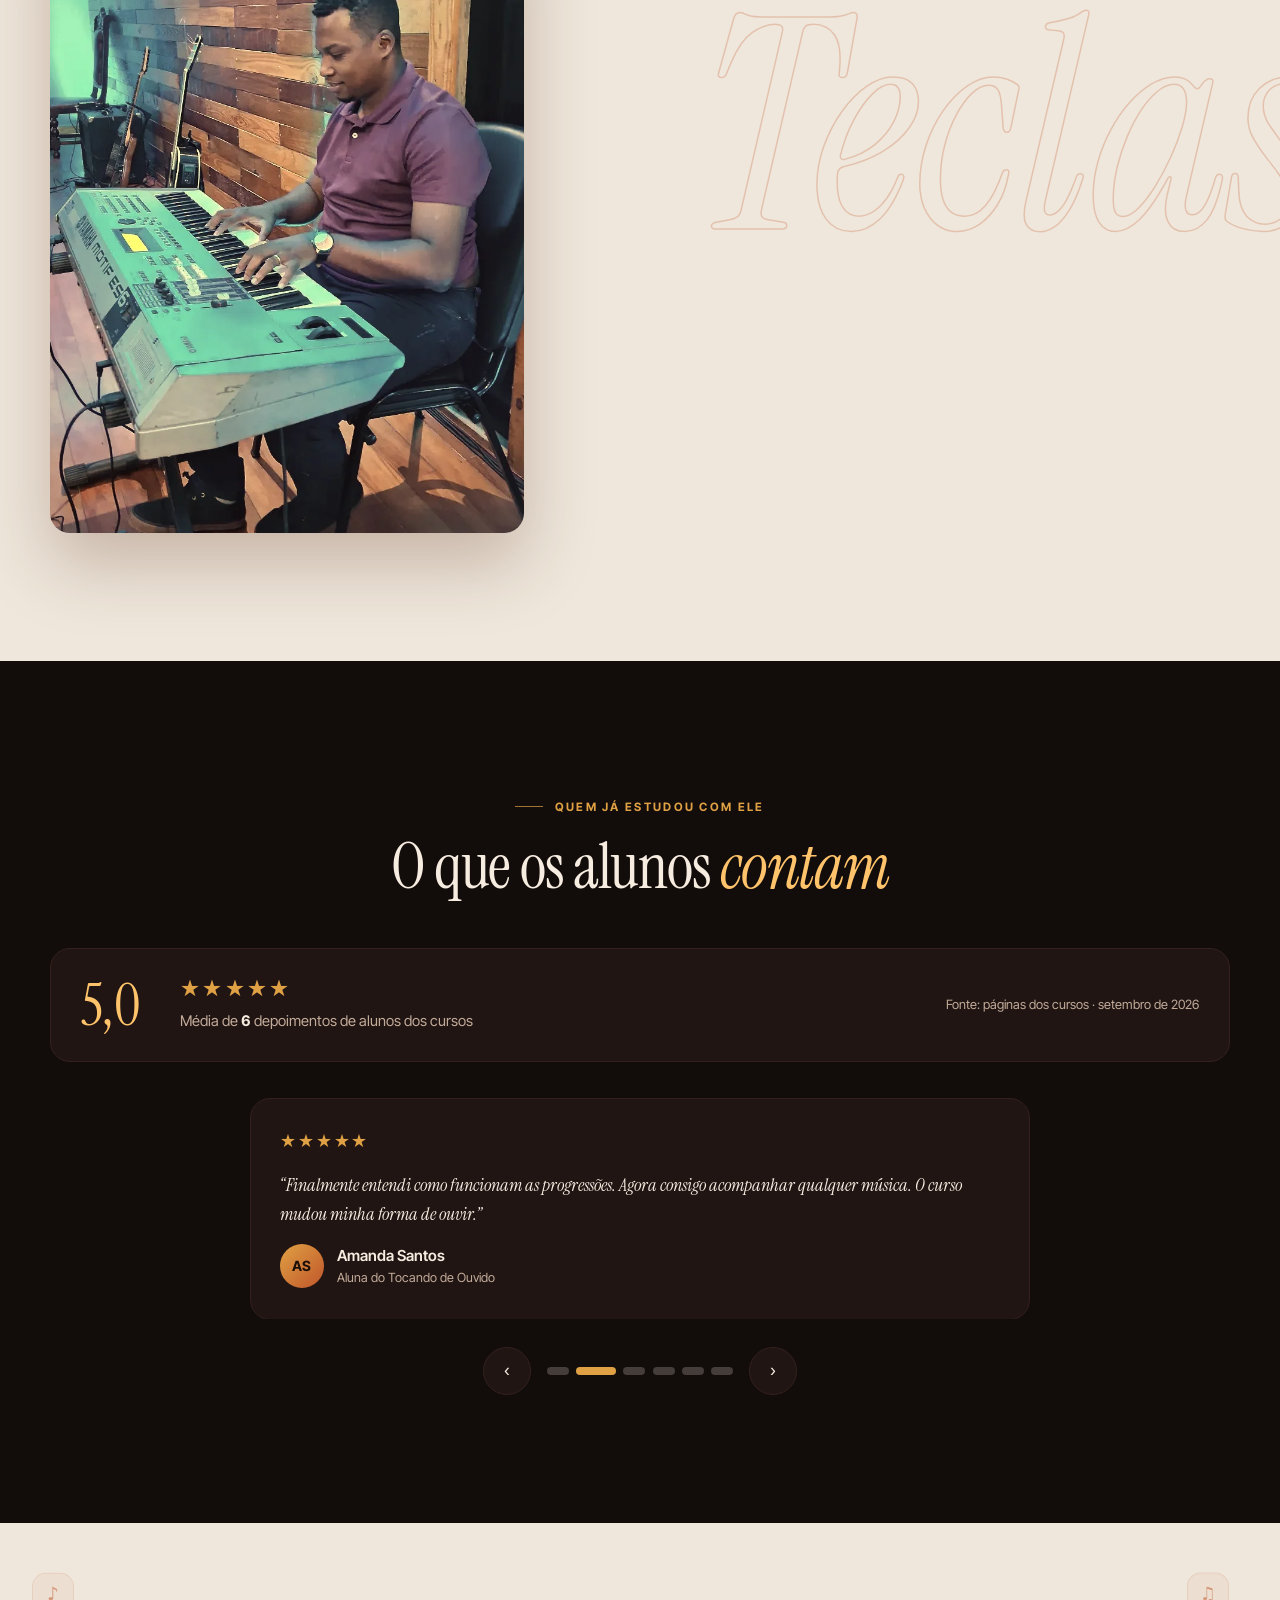
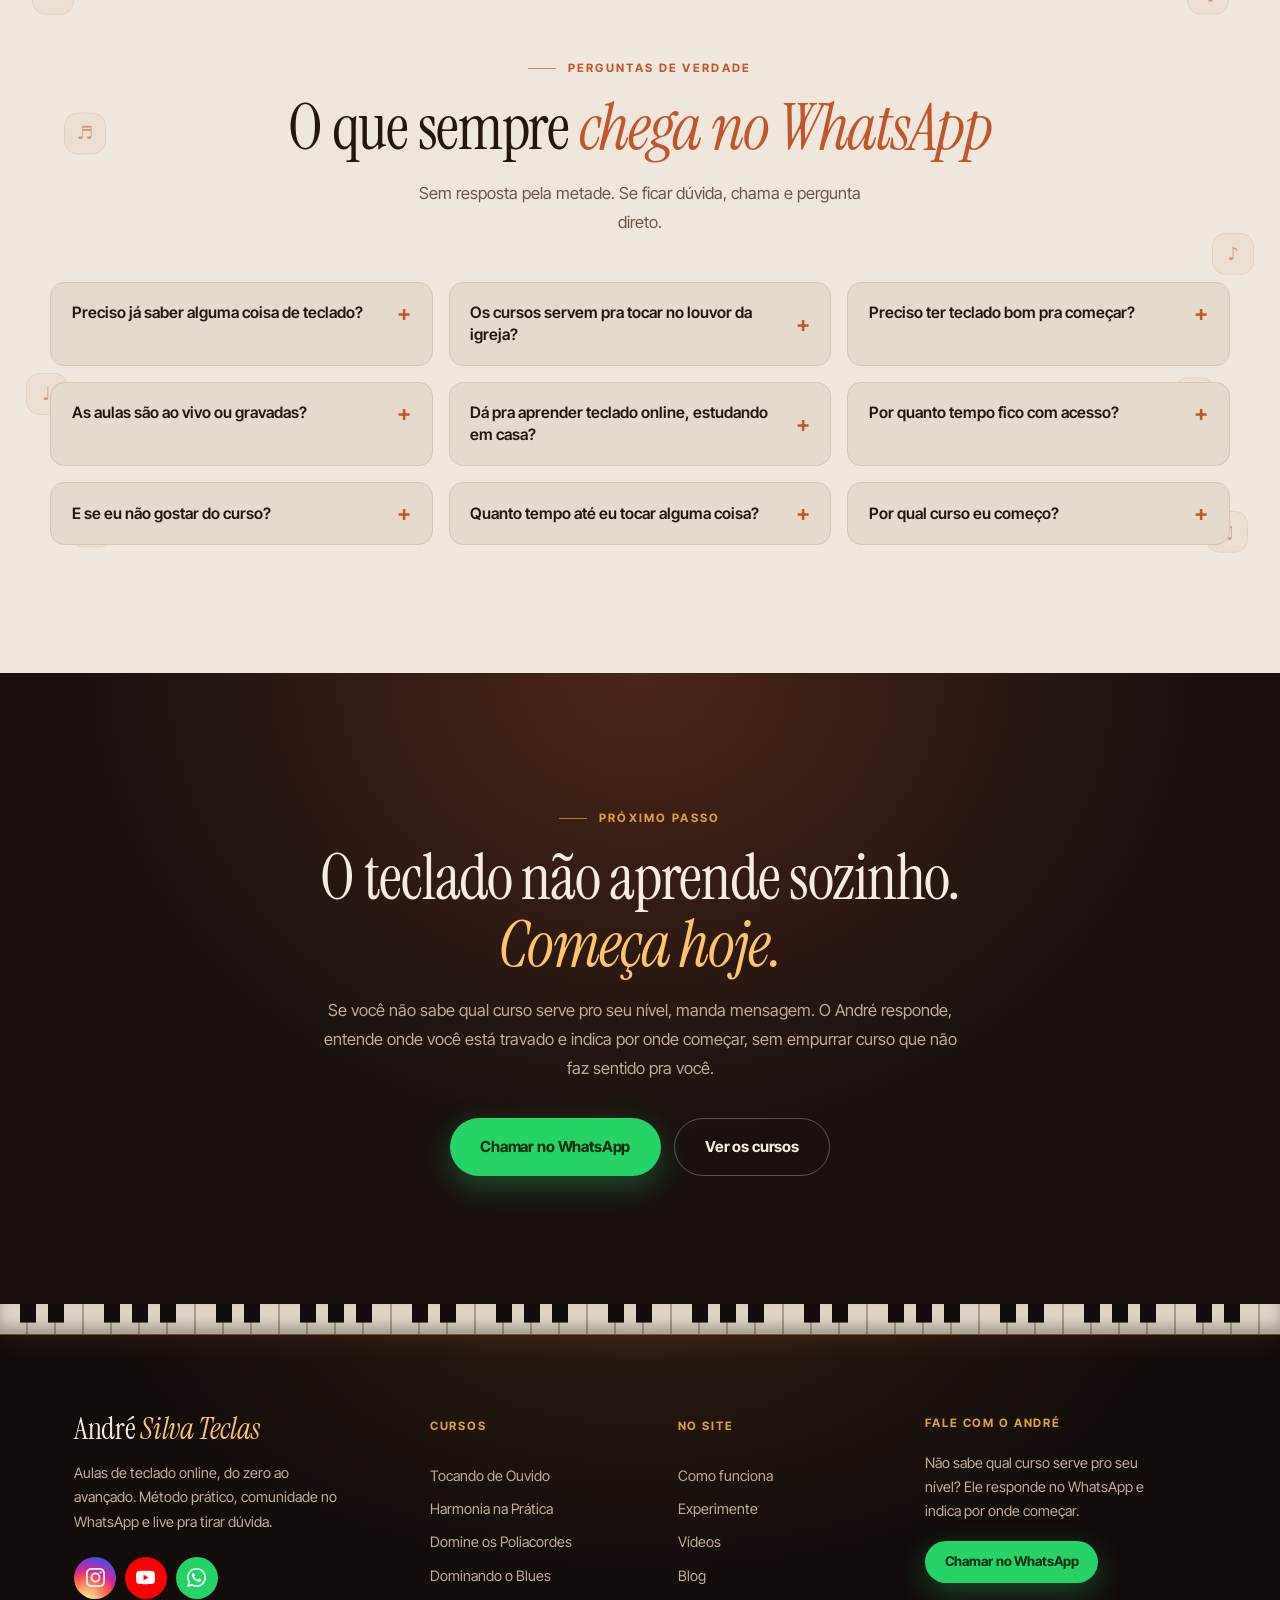
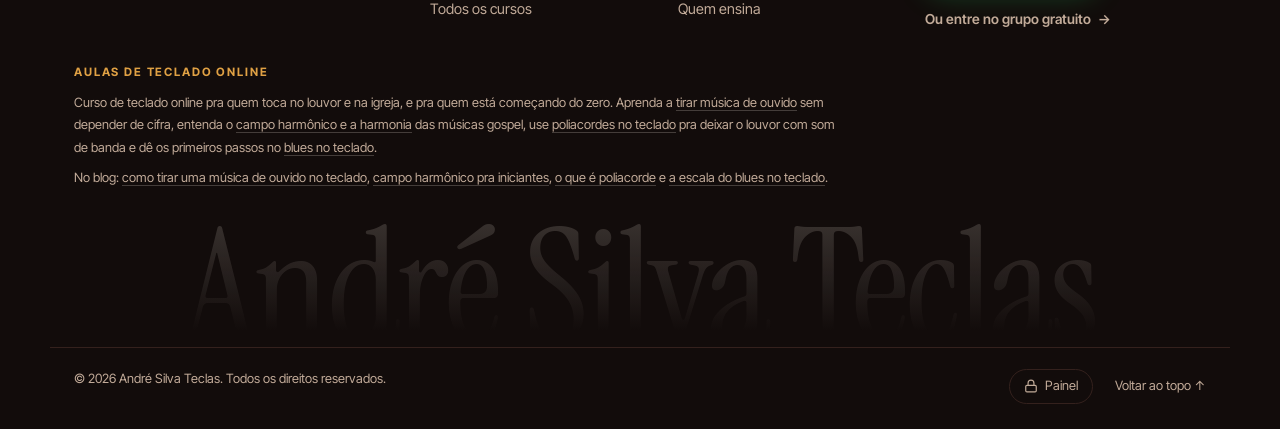
==== commit 784968e3: "André: painel em painel.andresilvateclas.com.br (Cloudflare ativo) e o site chamando o endereço novo" ====
--- a/index.html
+++ b/index.html
@@ -25,7 +25,7 @@
 
 <link rel="preconnect" href="https://fonts.googleapis.com">
 <link rel="preconnect" href="https://fonts.gstatic.com" crossorigin>
-<link rel="preconnect" href="https://andreteclas.marcel0gs.workers.dev" crossorigin>
+<link rel="preconnect" href="https://painel.andresilvateclas.com.br" crossorigin>
 <link href="https://fonts.googleapis.com/css2?family=Instrument+Serif:ital@0;1&family=Inter+Tight:wght@400;500;600;700&display=swap" rel="stylesheet">
 
 <link rel="stylesheet" href="assets/css/estilo.css">
@@ -798,7 +798,7 @@
   <div class="limite rodape__base">
     <span>&copy; 2026 André Silva Teclas. Todos os direitos reservados.</span>
     <span class="rodape__links">
-      <a class="rodape__painel" href="https://andreteclas.marcel0gs.workers.dev" target="_blank" rel="noopener nofollow"><svg viewBox="0 0 24 24" width="14" height="14" fill="none" stroke="currentColor" stroke-width="2" stroke-linecap="round" stroke-linejoin="round" aria-hidden="true"><rect width="18" height="11" x="3" y="11" rx="2" ry="2"/><path d="M7 11V7a5 5 0 0 1 10 0v4"/></svg>Painel</a>
+      <a class="rodape__painel" href="https://painel.andresilvateclas.com.br" target="_blank" rel="noopener nofollow"><svg viewBox="0 0 24 24" width="14" height="14" fill="none" stroke="currentColor" stroke-width="2" stroke-linecap="round" stroke-linejoin="round" aria-hidden="true"><rect width="18" height="11" x="3" y="11" rx="2" ry="2"/><path d="M7 11V7a5 5 0 0 1 10 0v4"/></svg>Painel</a>
       <a href="#">Voltar ao topo <span aria-hidden="true">&uarr;</span></a>
     </span>
   </div>
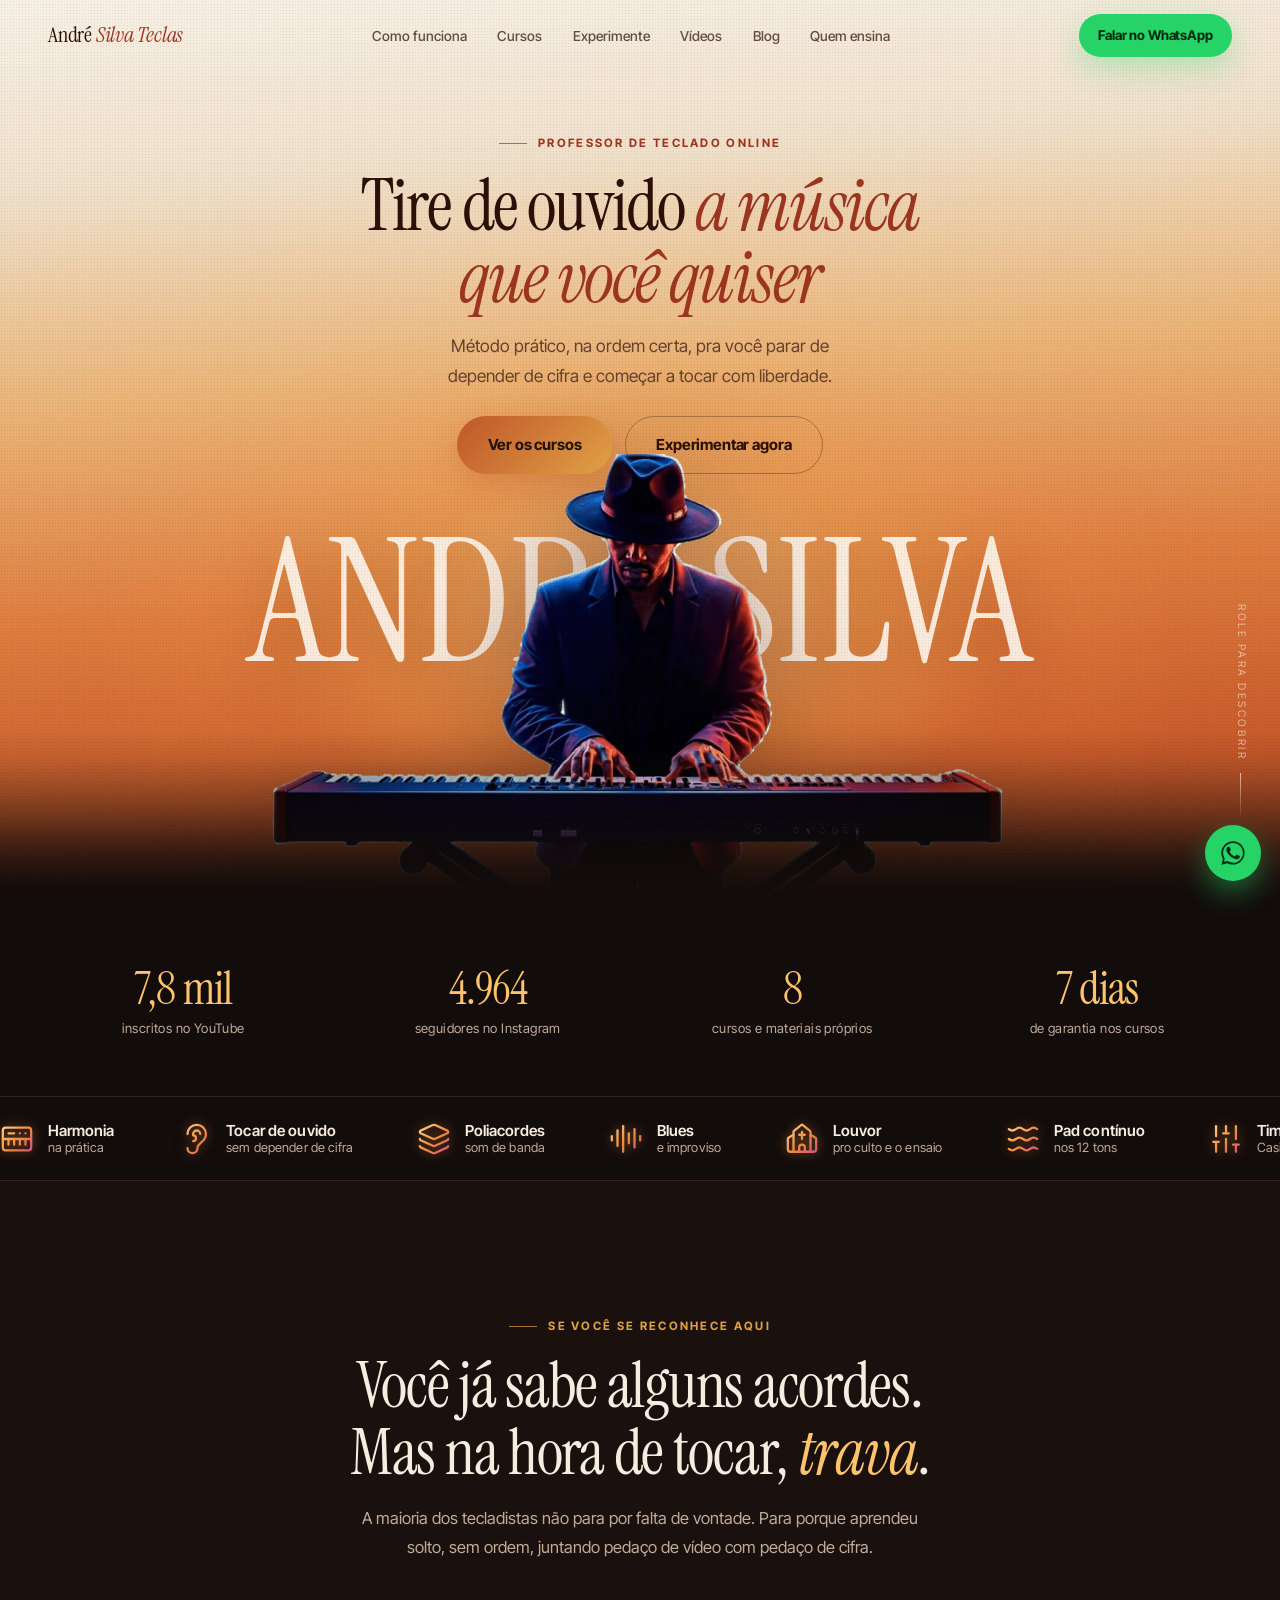
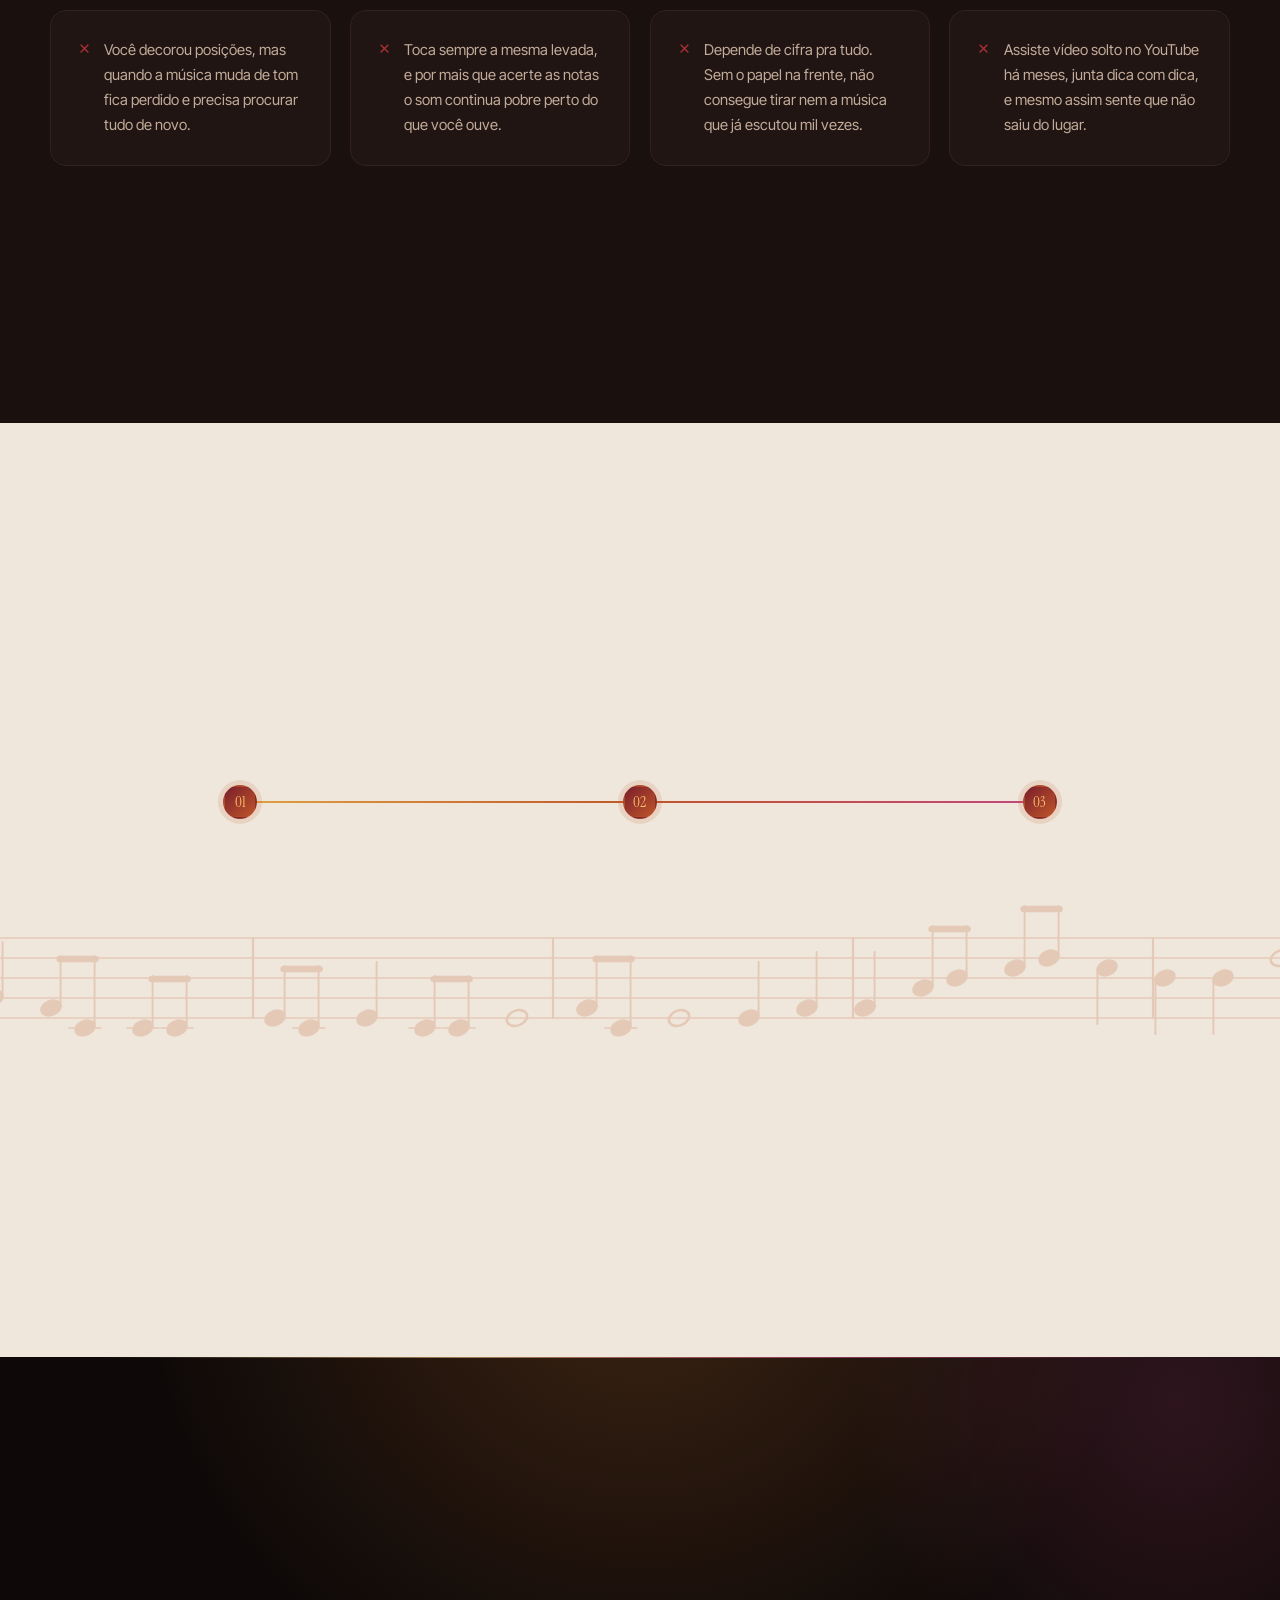
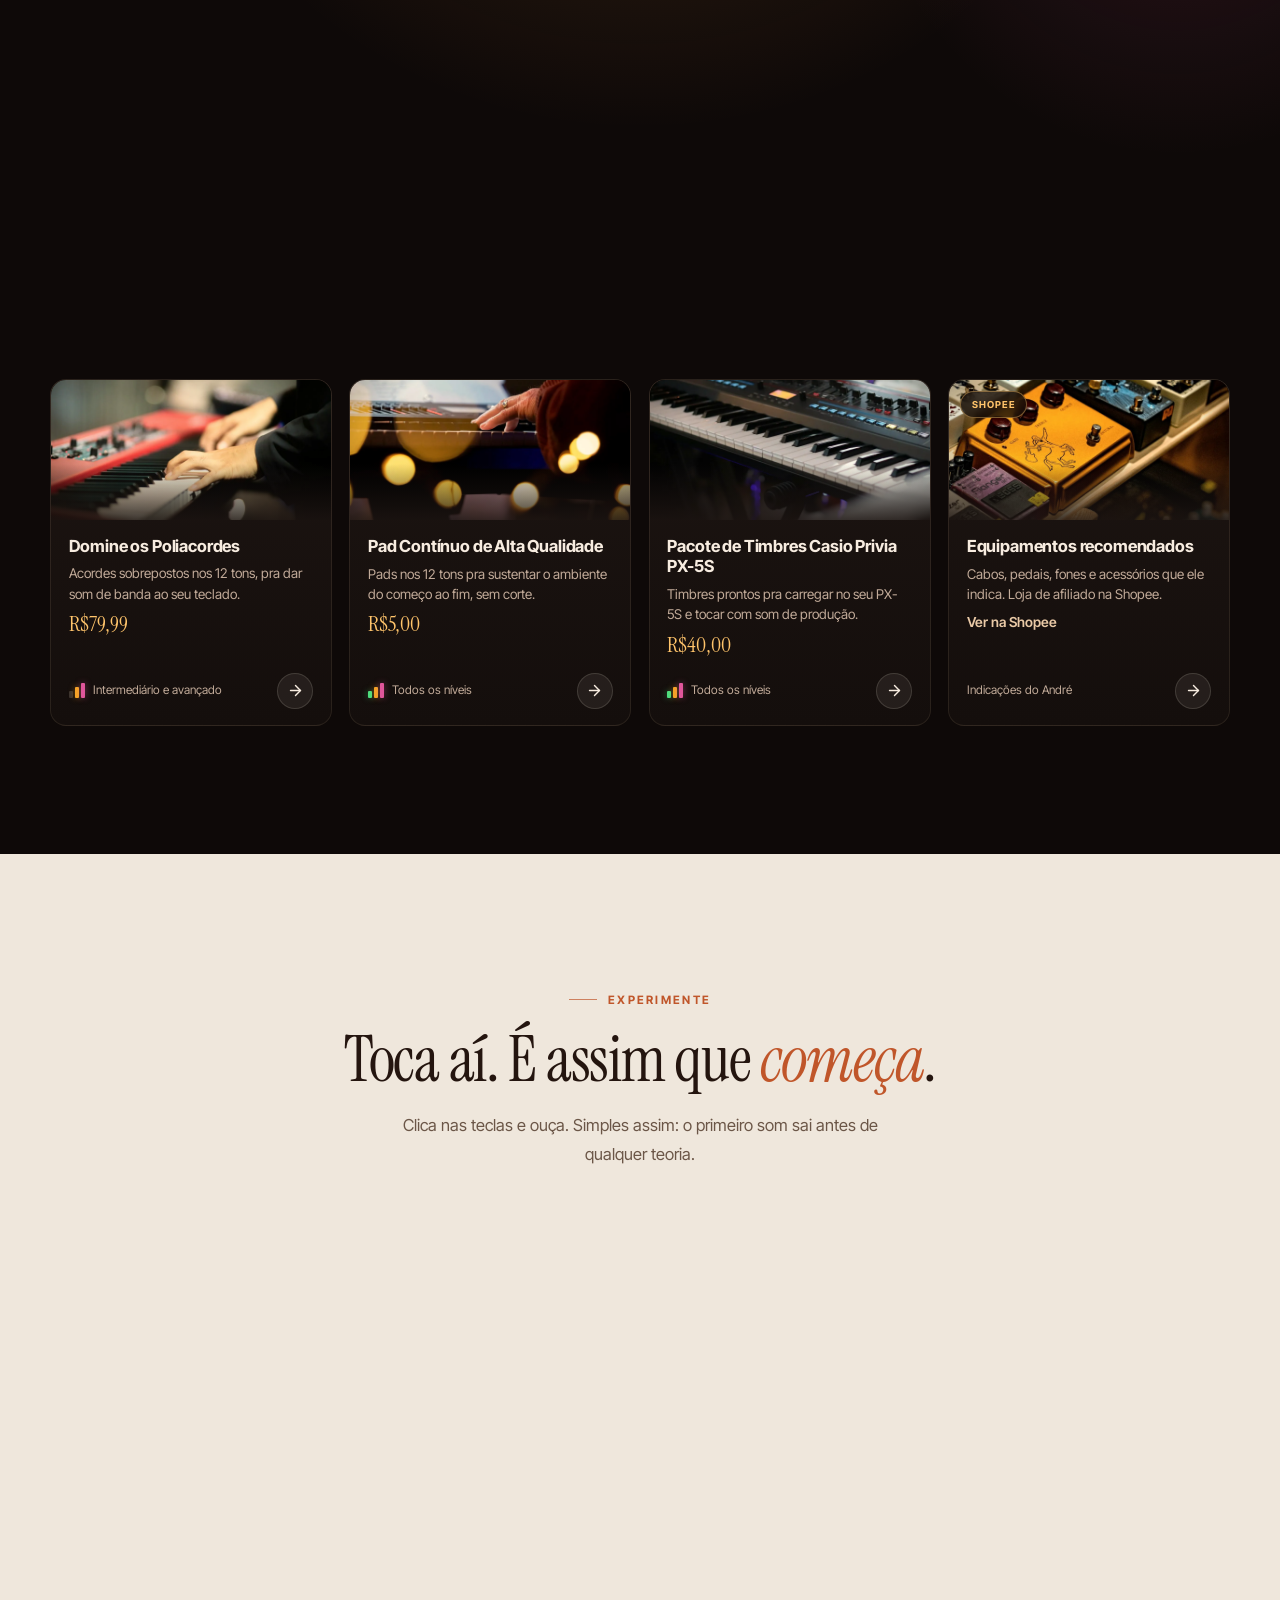
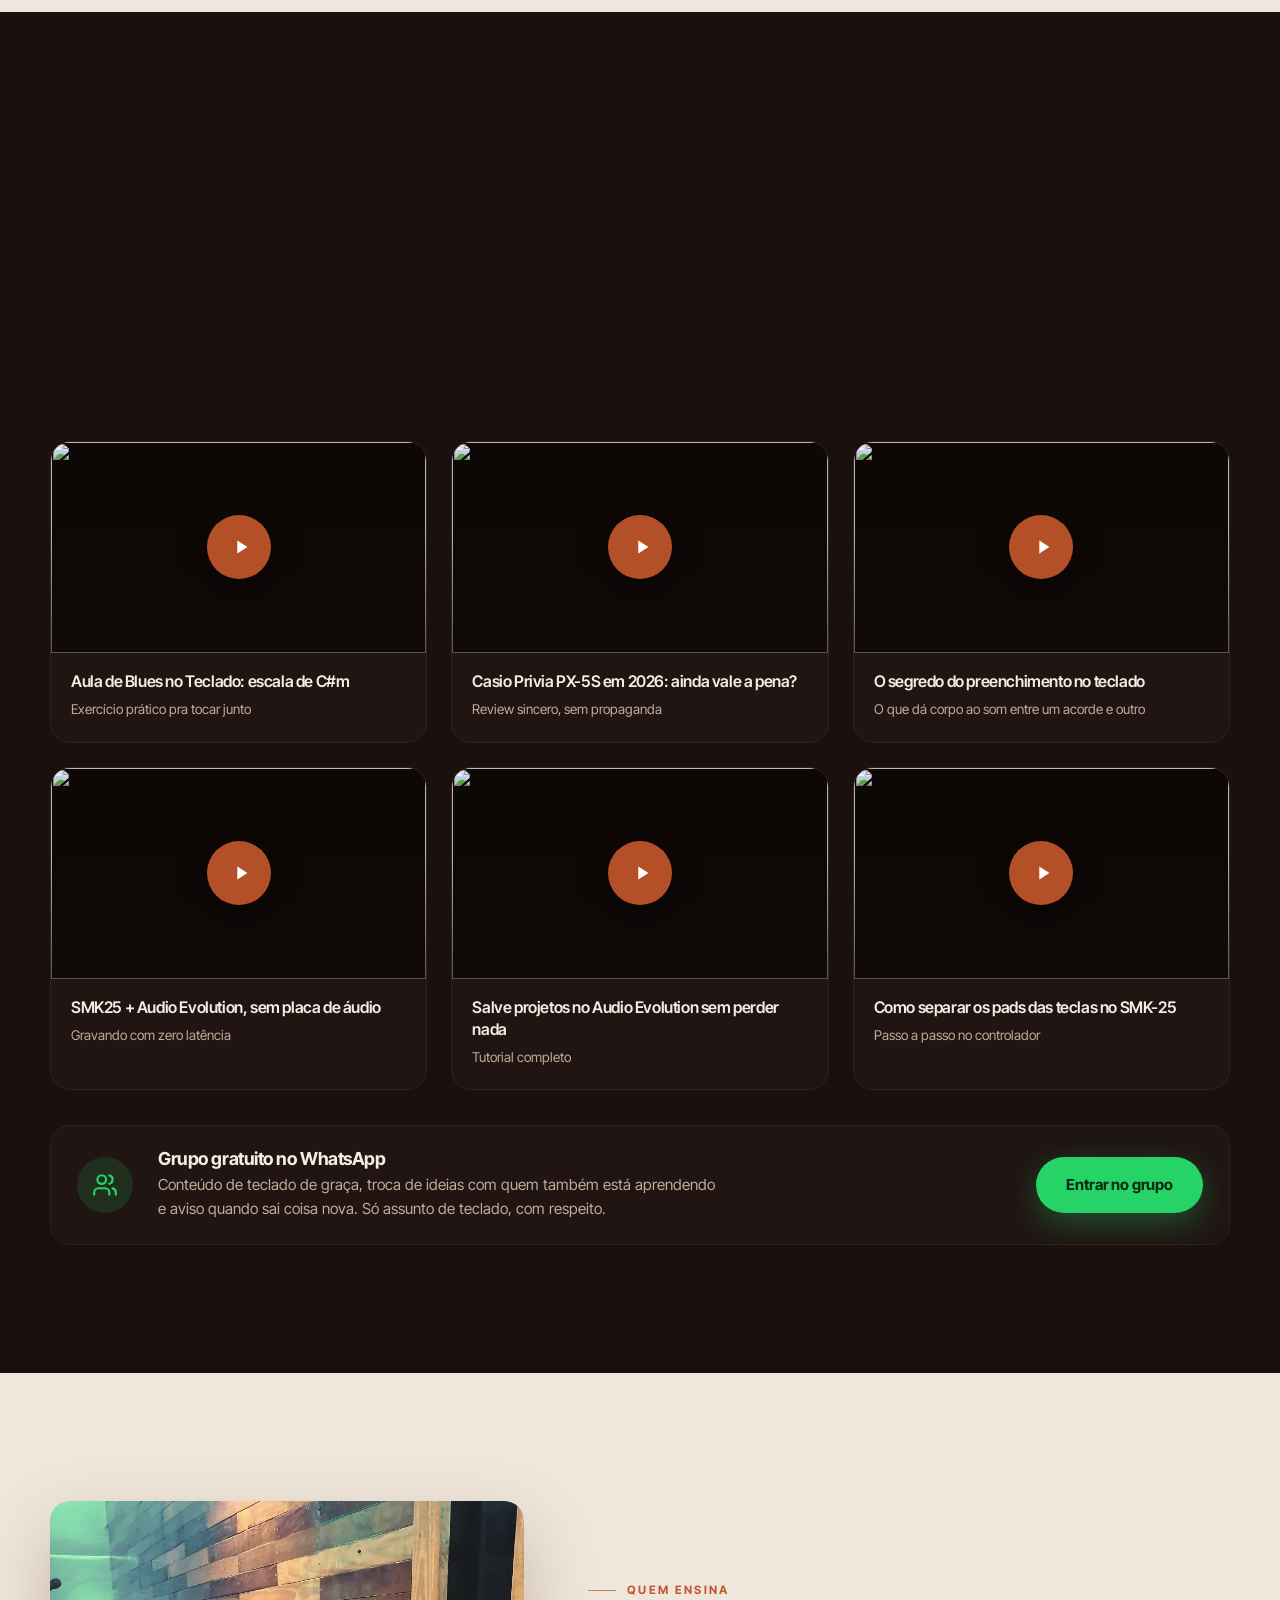
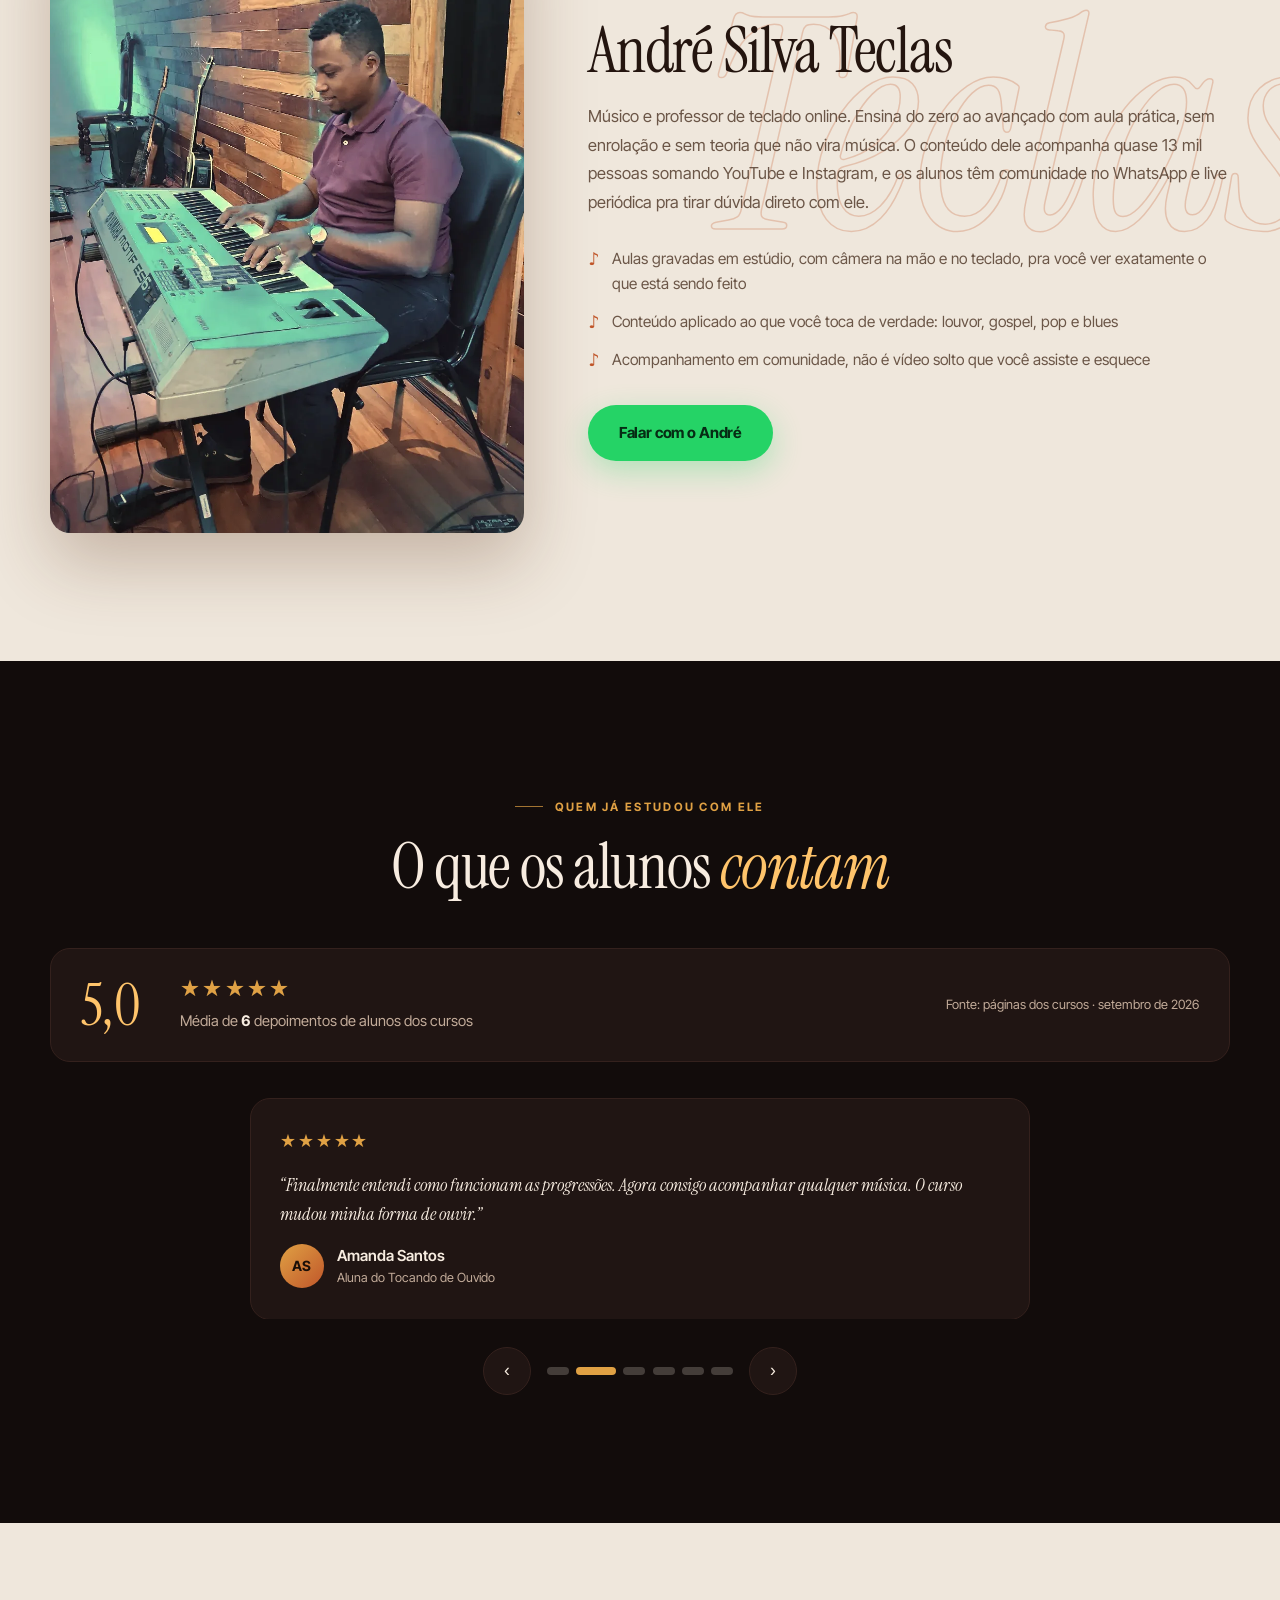
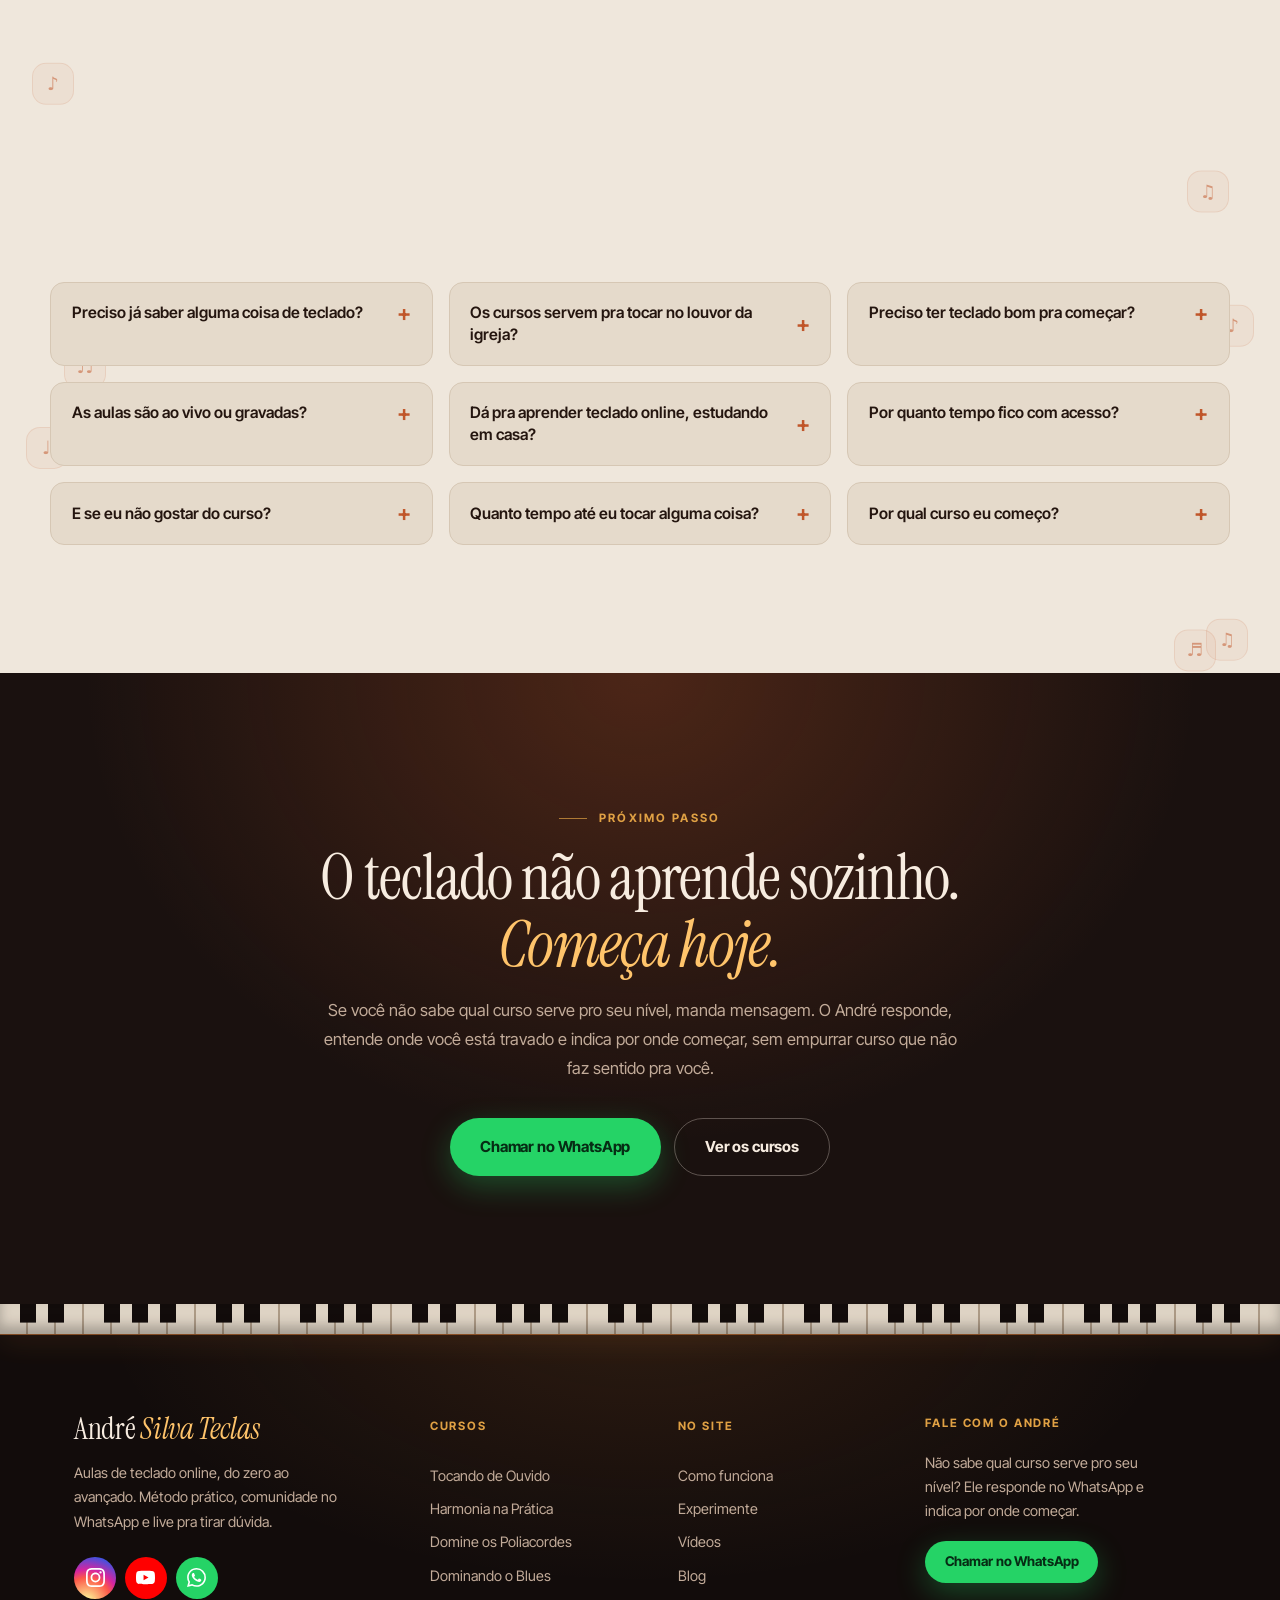
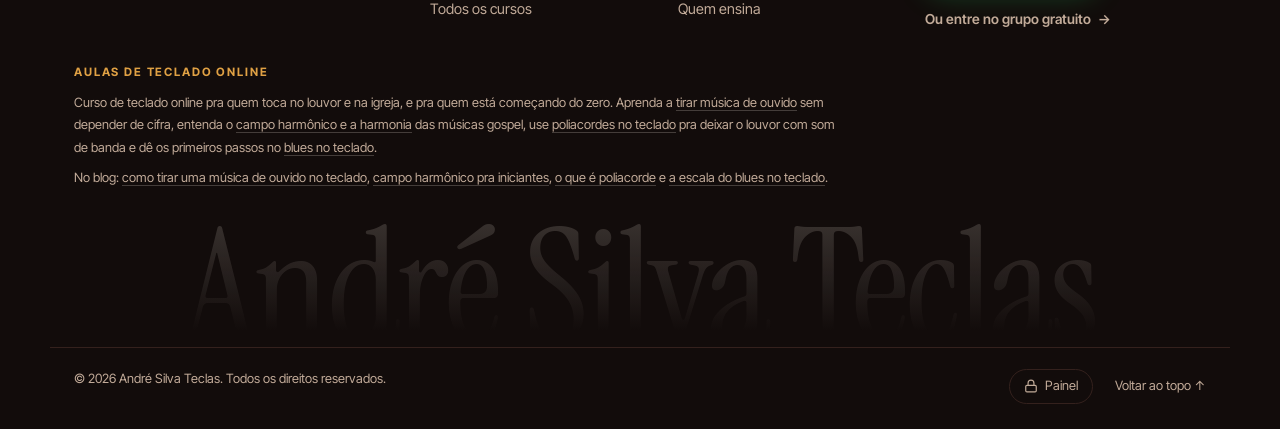
==== commit 89c8faf6: "André: aba Cursos no painel (página de venda criada por ele, prévia de rascunho, link de divulgação " ====
--- a/index.html
+++ b/index.html
@@ -813,6 +813,7 @@
 <!-- videos.js vem ANTES do site.js de propósito: ele cria os cards de vídeo,
      e o site.js precisa encontrá-los prontos pra ligar a entrada em cascata. -->
 <script src="assets/js/videos.js"></script>
+<script src="assets/js/cursos.js"></script>
 <script src="assets/js/blog.js"></script>
 <script src="assets/js/site.js"></script>
 <script src="assets/js/rastreio.js"></script>
--- a/assets/css/componentes.css
+++ b/assets/css/componentes.css
@@ -1372,3 +1372,13 @@
   .hero__marca, .hero__arte, .hero__conteudo { translate: none; scale: none; }
   .post-card--esqueleto .post-card__capa, .post-card--esqueleto i, .post-esqueleto i { animation: none; }
 }
+
+/* ---- Página de curso criada pelo painel (cursos/curso.html, 04/11/2026) ---- */
+.curso-previa {
+  position: fixed; left: 1rem; bottom: 1rem; right: 5.5rem; z-index: 90; margin: 0;
+  padding: .75rem 1rem; border-radius: 12px; font-size: .88rem; font-weight: 600; line-height: 1.4;
+  background: #f0c27a; color: #1a0f08; box-shadow: 0 10px 30px rgba(0,0,0,.35);
+}
+.curso-texto { max-width: 62ch; margin: 1.4rem auto 0; }
+.curso-texto p + p { margin-top: 1em; }
+.curso-texto strong { color: var(--creme, inherit); }
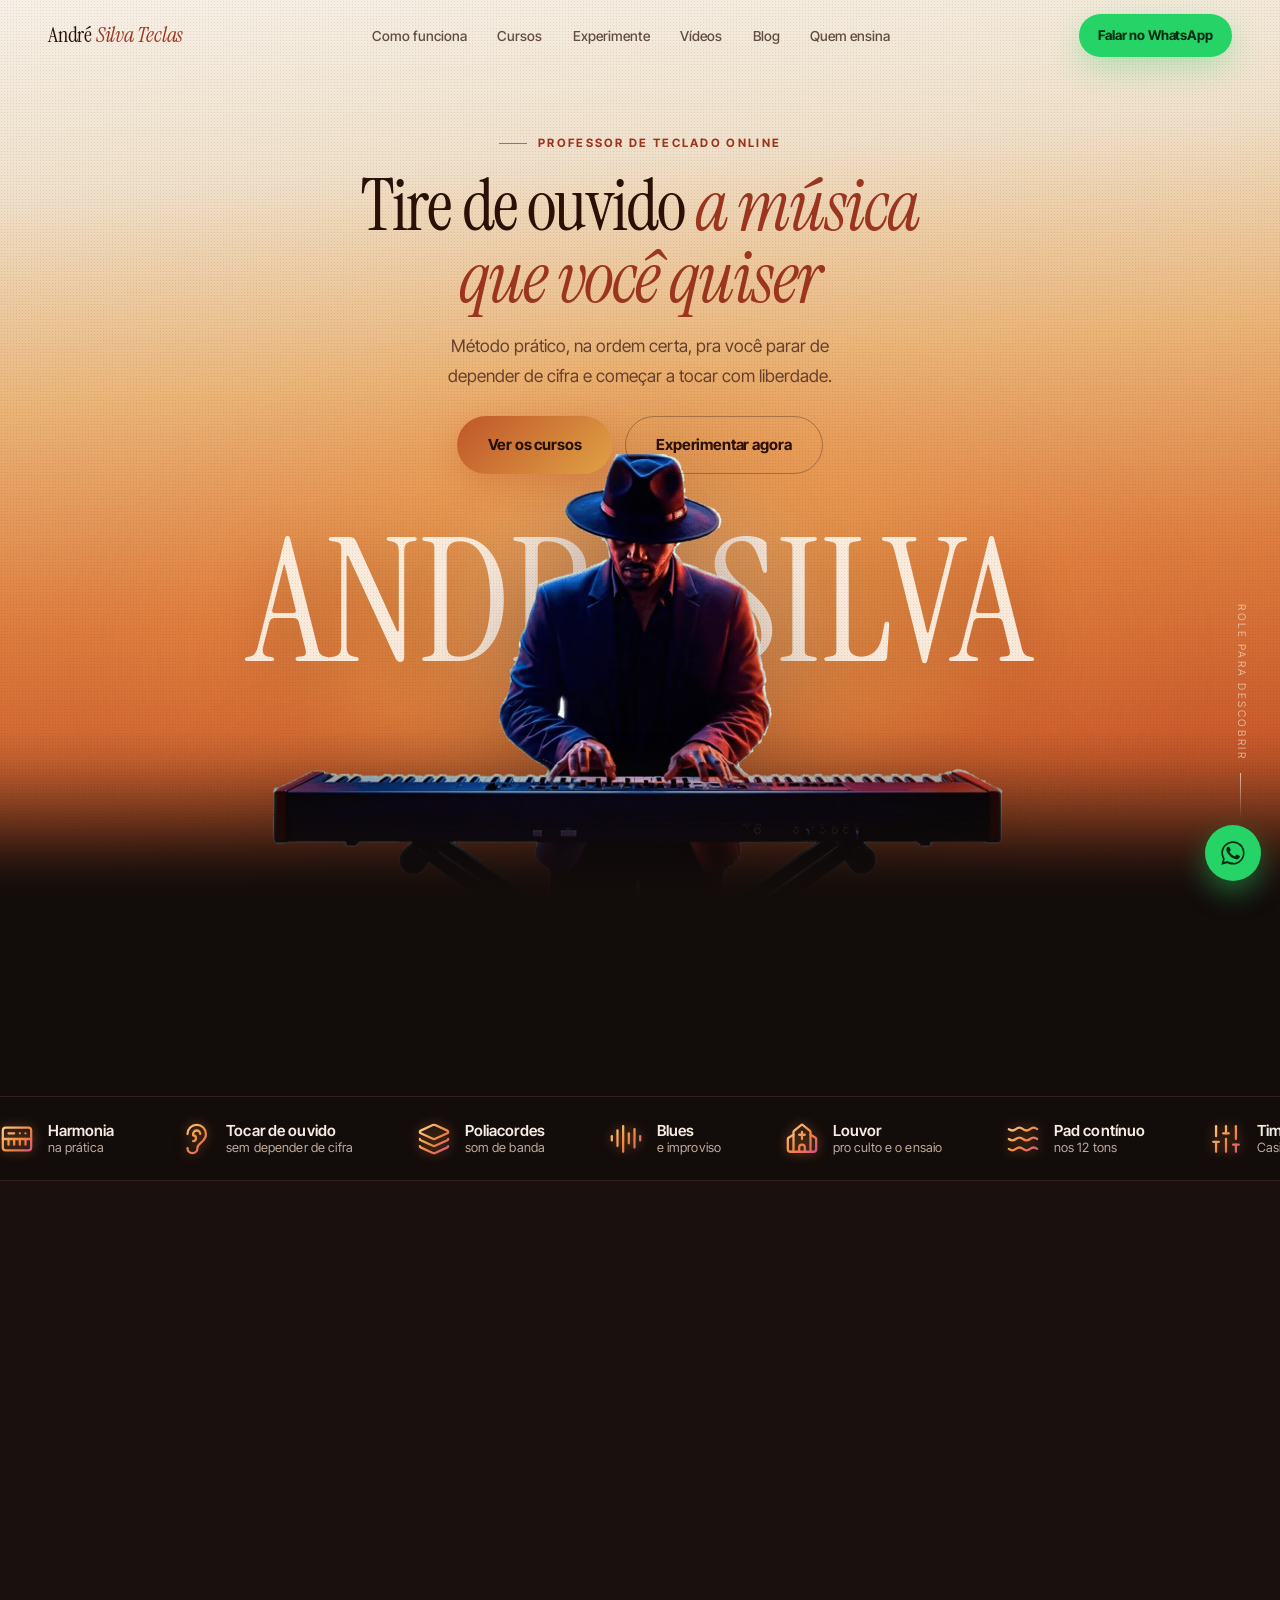
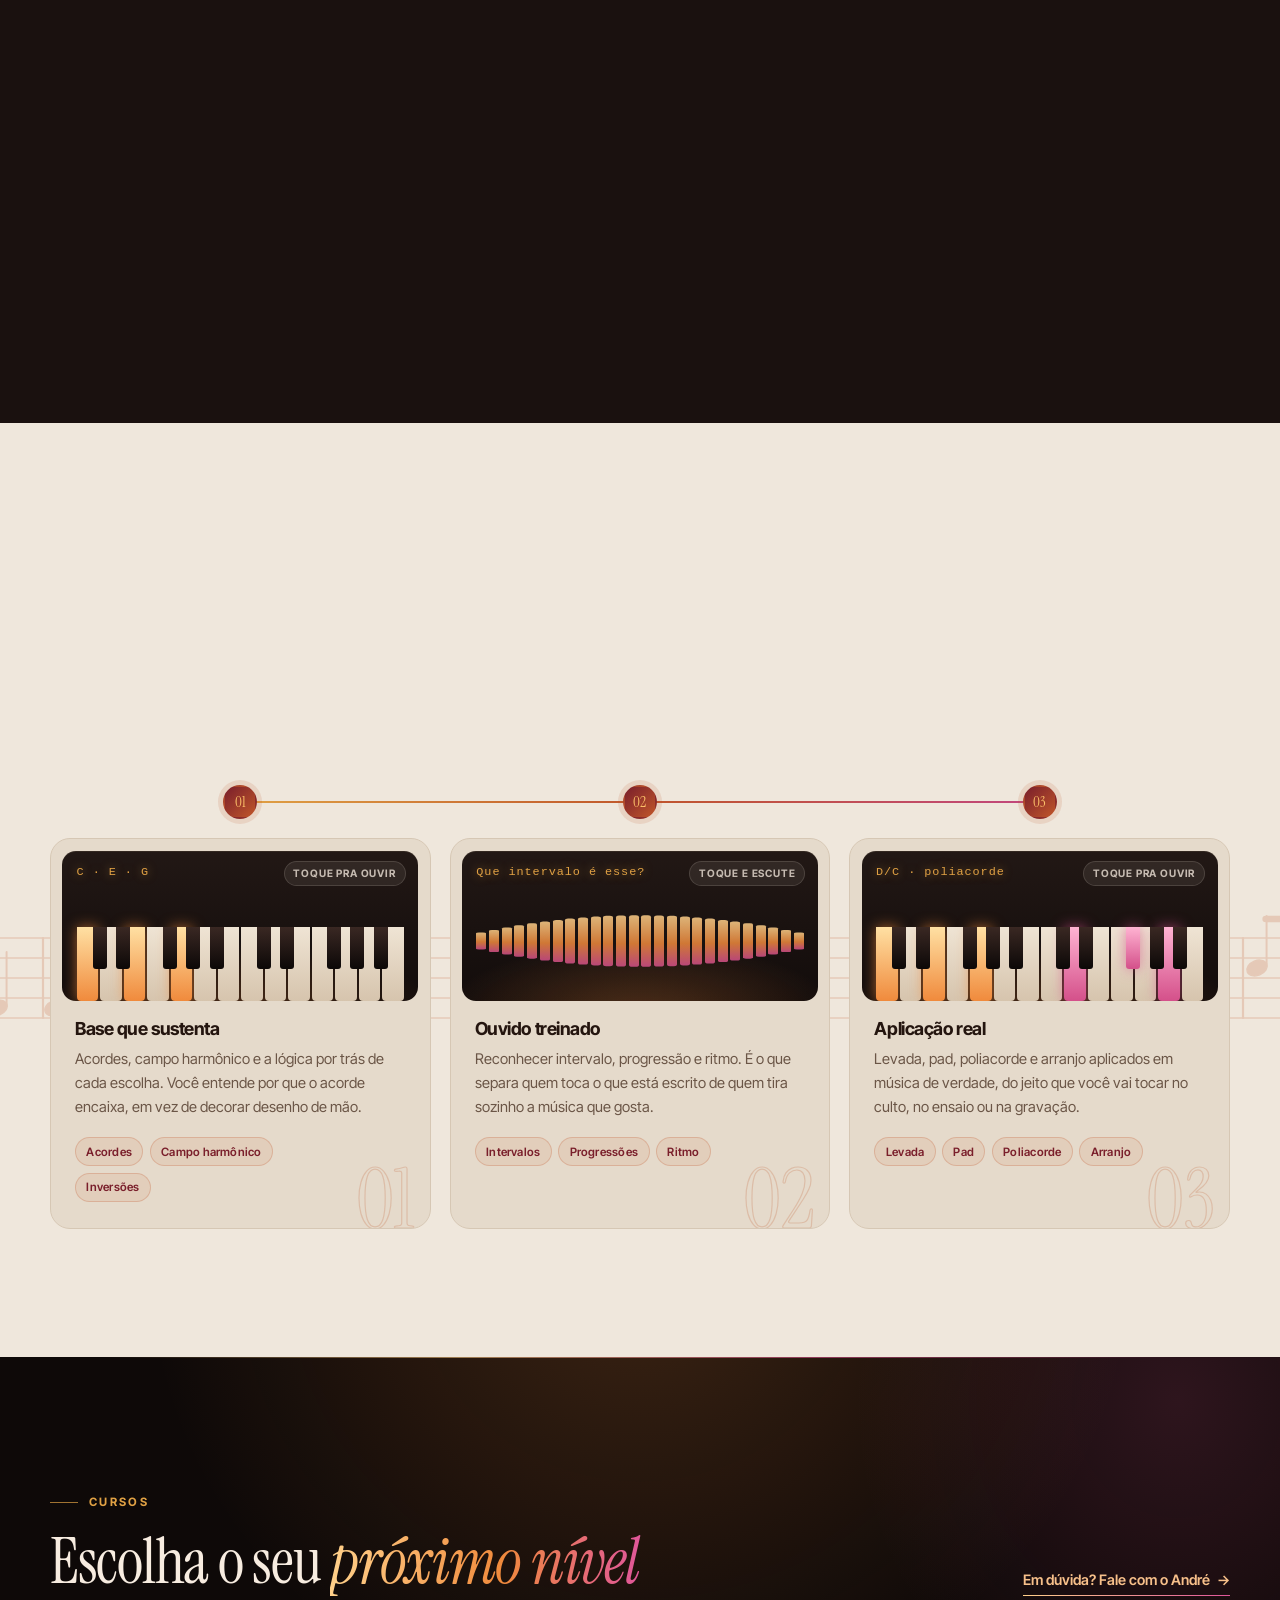
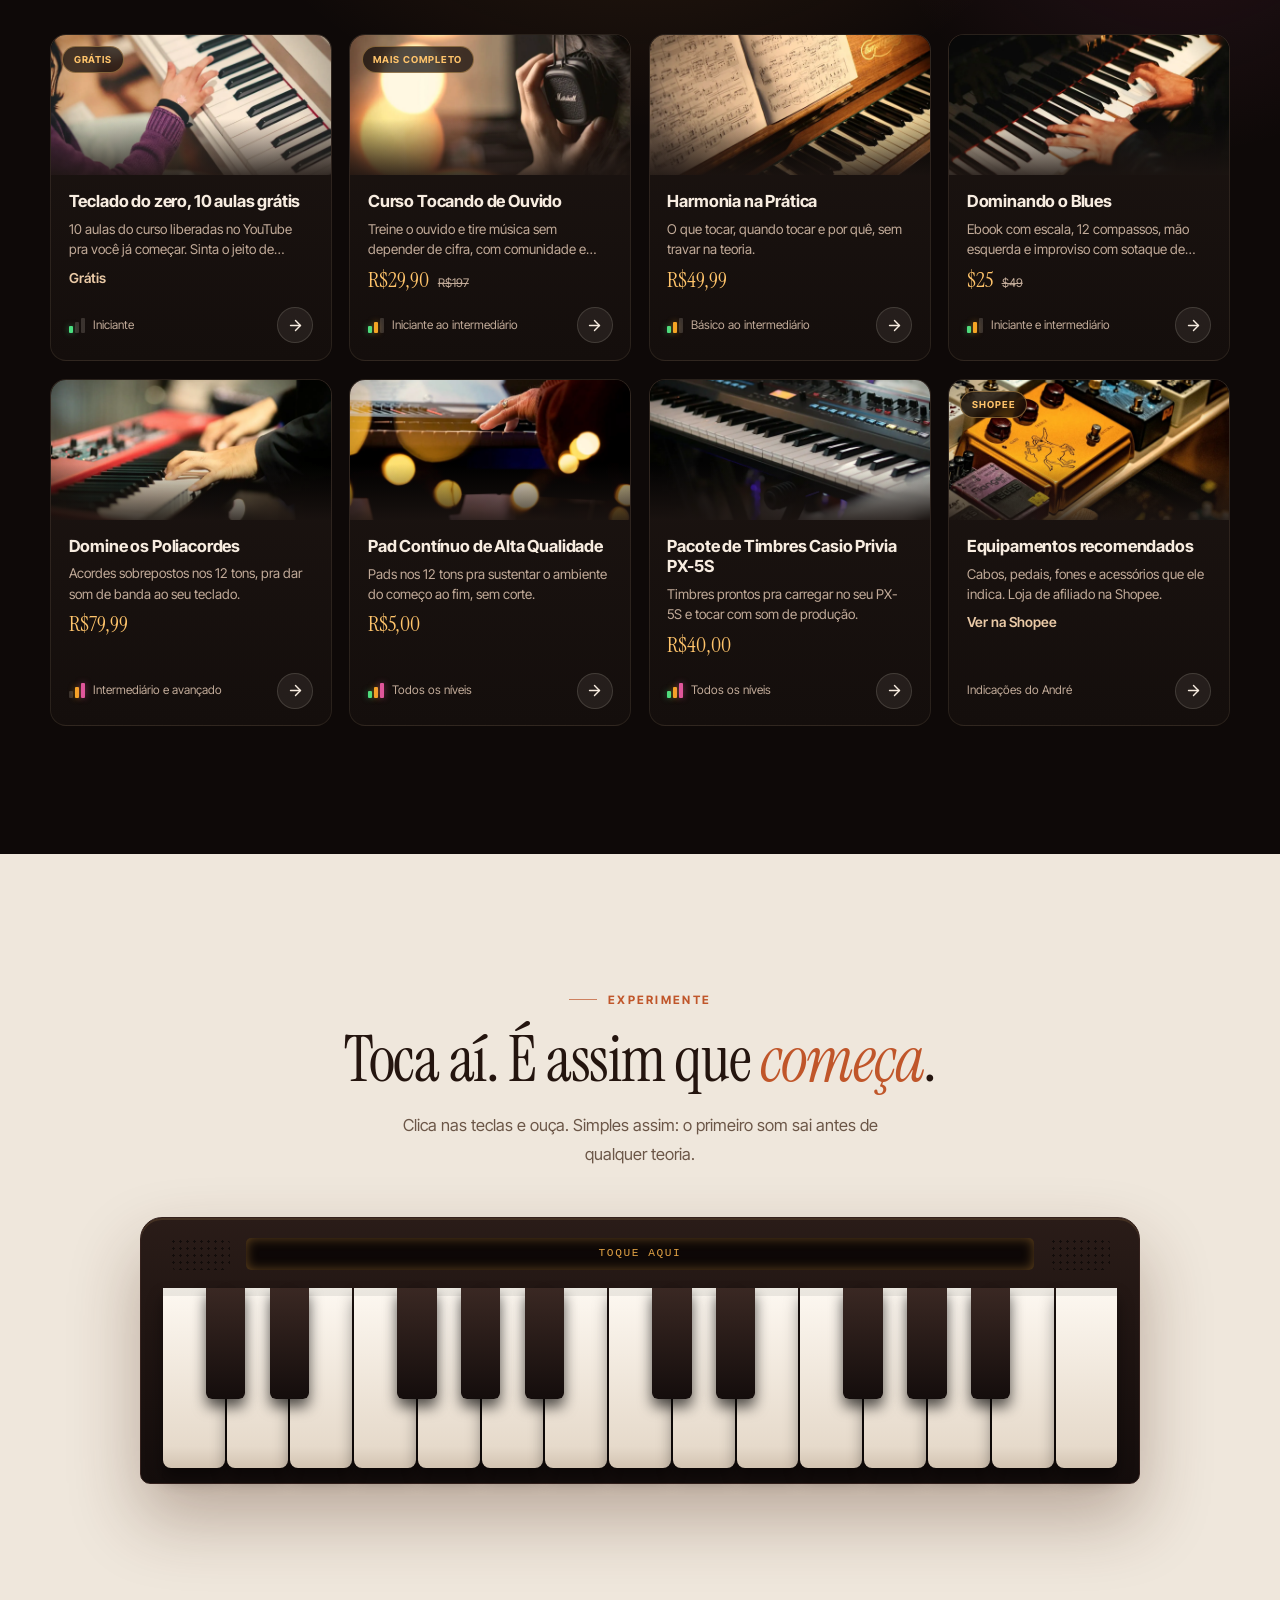
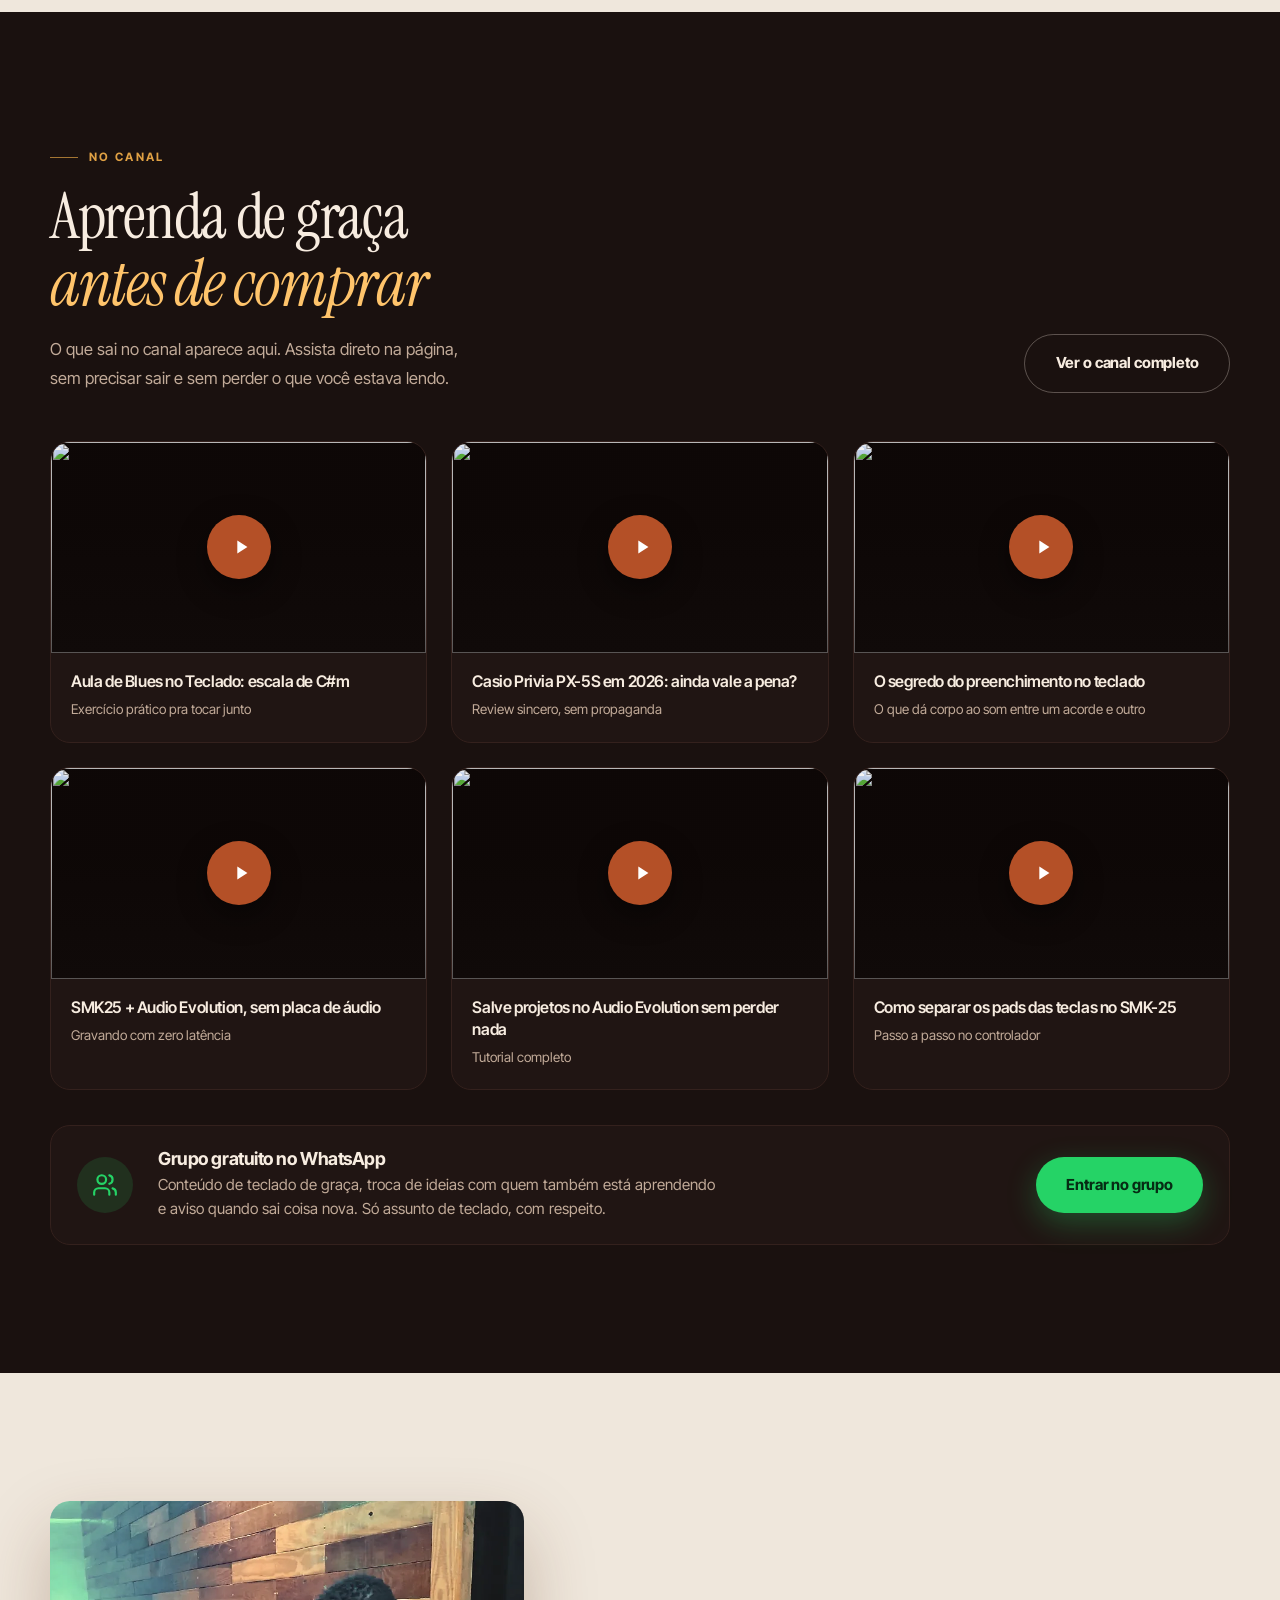
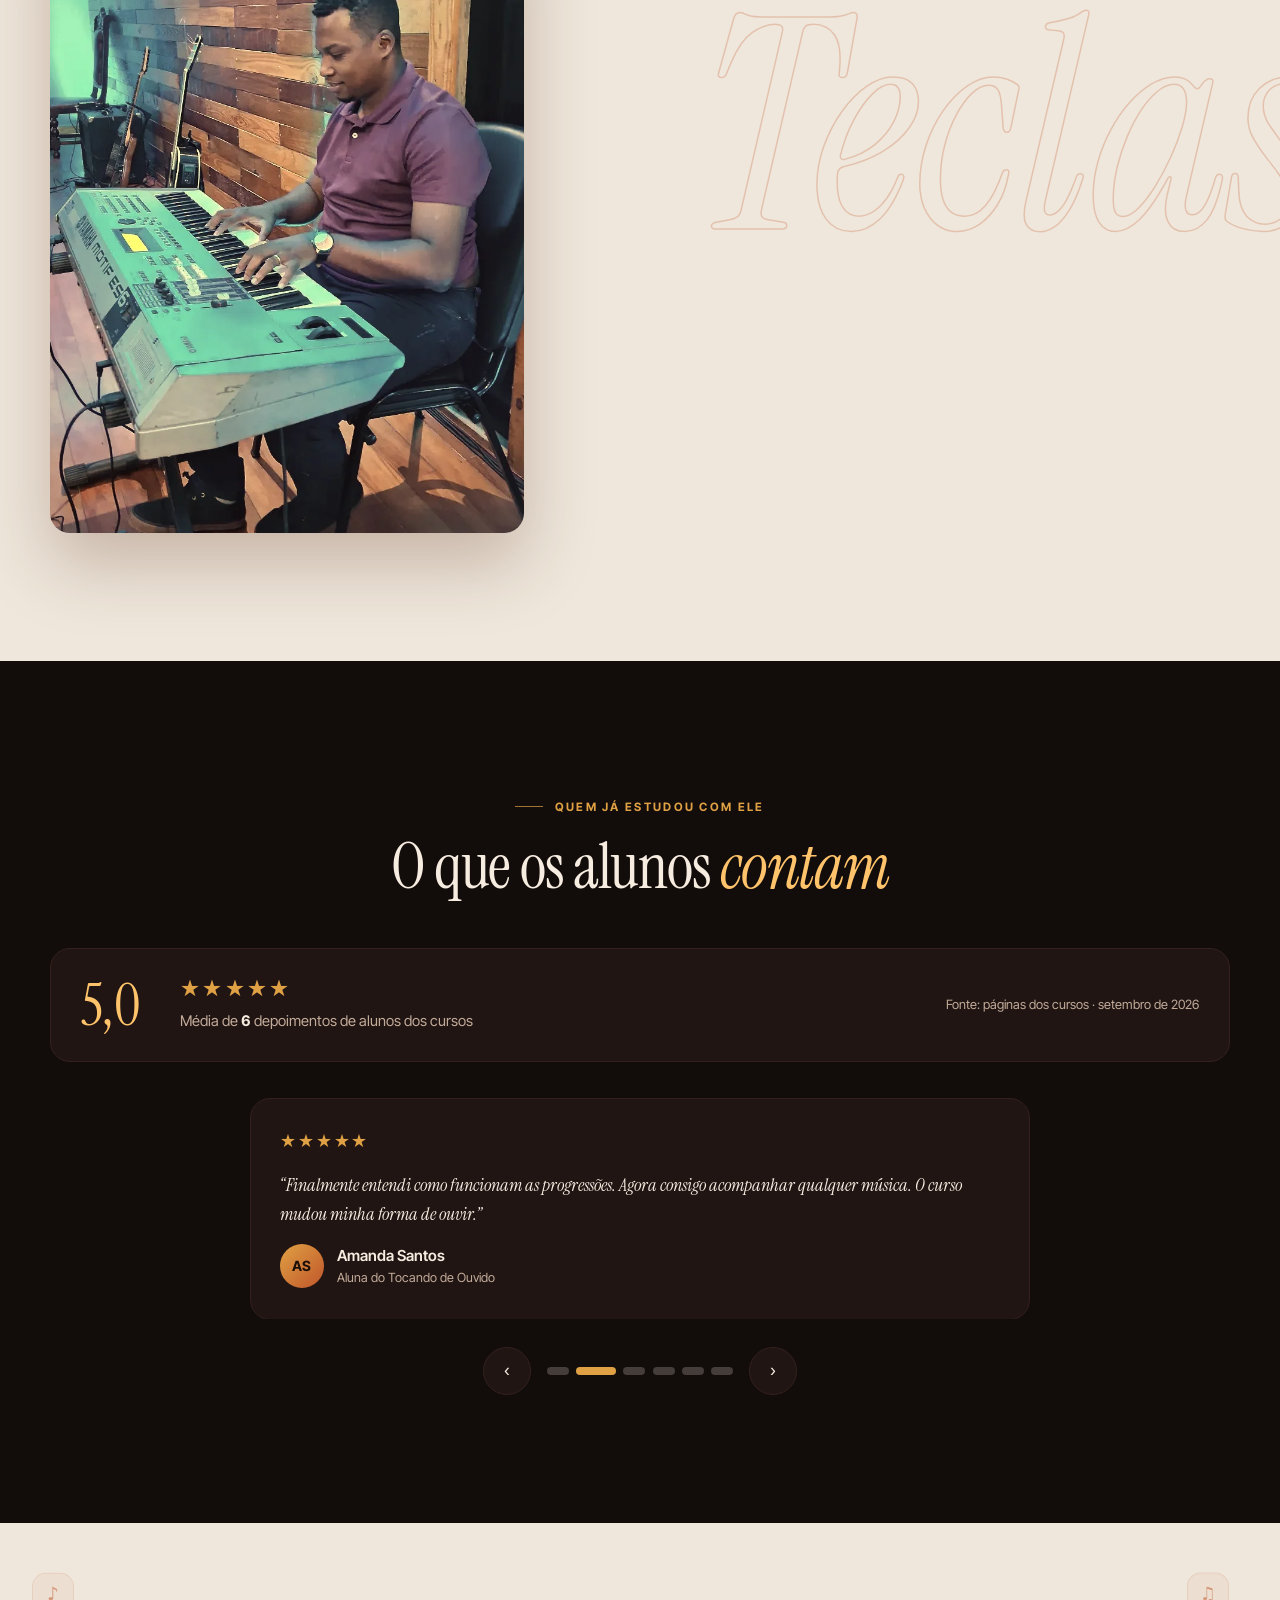
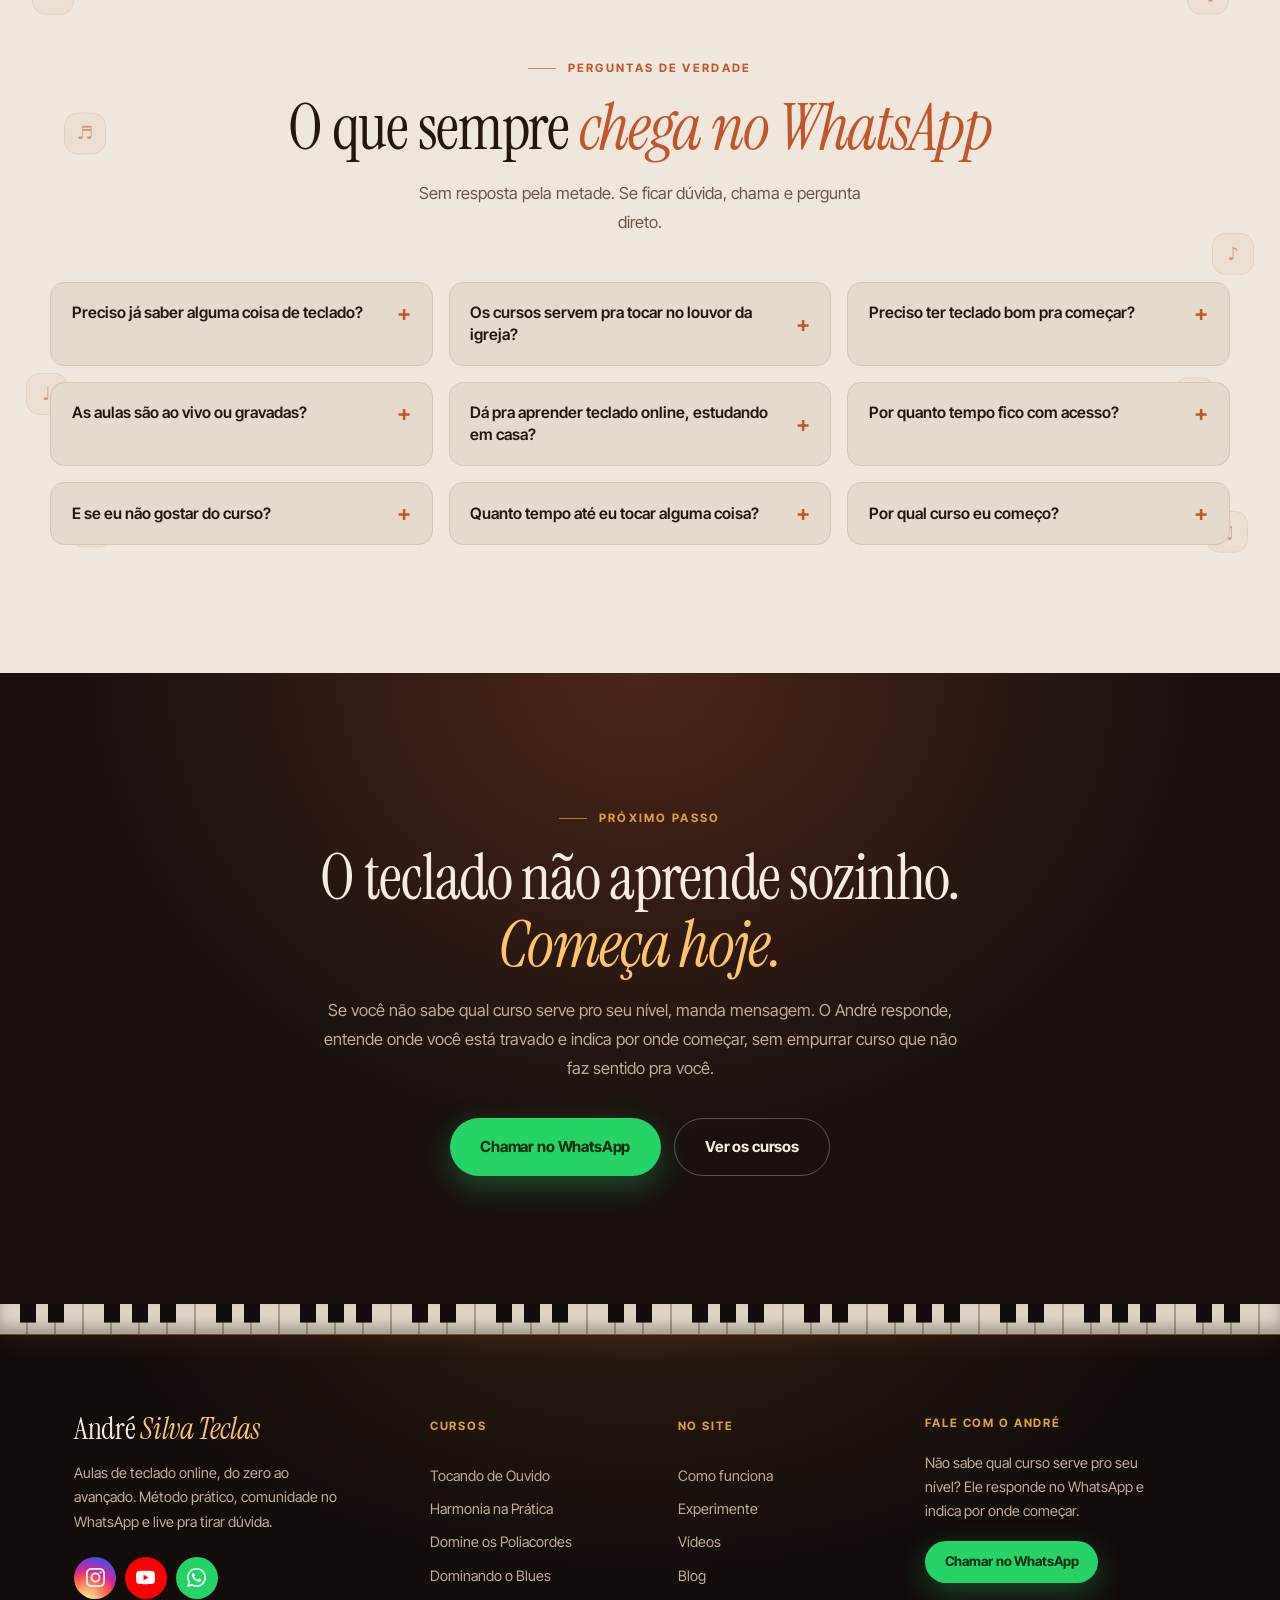
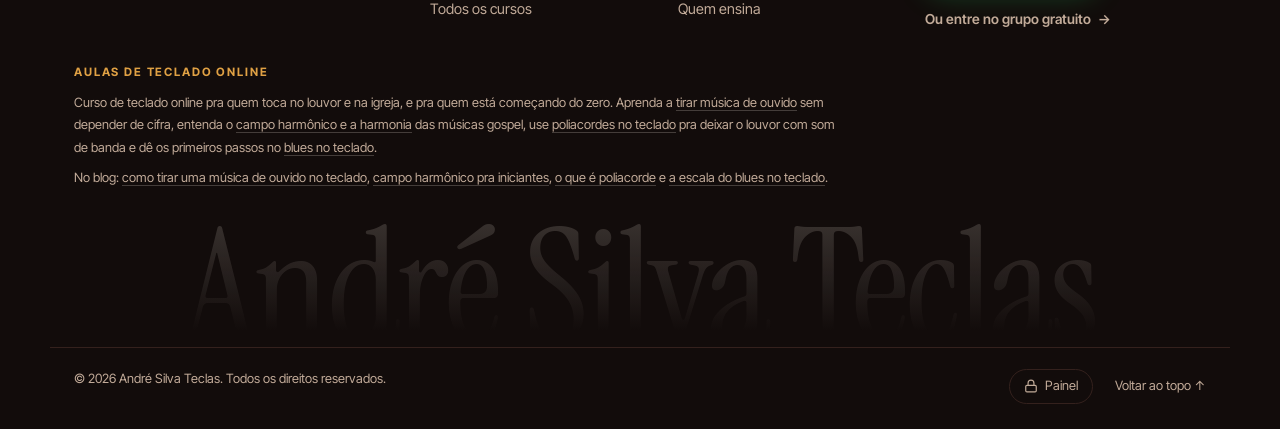
==== commit 4fc6d320: "André: os 4 cursos antigos entram na aba Cursos (seções montáveis, edição, rascunho e exclusão)" ====
--- a/index.html
+++ b/index.html
@@ -354,7 +354,7 @@
         </div>
       </a>
 
-      <a class="curso revela" href="cursos/tocando-de-ouvido/">
+      <a class="curso revela" data-curso="tocando-de-ouvido" href="cursos/tocando-de-ouvido/">
         <div class="curso__capa"><img data-px-img="14" src="assets/img/capas/tocando-de-ouvido.webp" alt="" loading="lazy"><span class="curso__selo">Mais completo</span></div>
         <div class="curso__corpo">
           <h3 class="curso__titulo">Curso Tocando de Ouvido</h3>
@@ -367,7 +367,7 @@
         </div>
       </a>
 
-      <a class="curso revela" href="cursos/harmonia-na-pratica/">
+      <a class="curso revela" data-curso="harmonia-na-pratica" href="cursos/harmonia-na-pratica/">
         <div class="curso__capa"><img data-px-img="14" src="assets/img/capas/harmonia-na-pratica.webp" alt="" loading="lazy"></div>
         <div class="curso__corpo">
           <h3 class="curso__titulo">Harmonia na Prática</h3>
@@ -380,7 +380,7 @@
         </div>
       </a>
 
-      <a class="curso revela" href="cursos/dominando-o-blues/">
+      <a class="curso revela" data-curso="dominando-o-blues" href="cursos/dominando-o-blues/">
         <div class="curso__capa"><img data-px-img="14" src="assets/img/capas/dominando-o-blues.webp" alt="" loading="lazy"></div>
         <div class="curso__corpo">
           <h3 class="curso__titulo">Dominando o Blues</h3>
@@ -394,7 +394,7 @@
       </a>
 
       
-      <a class="curso revela" href="cursos/poliacordes/">
+      <a class="curso revela" data-curso="poliacordes" href="cursos/poliacordes/">
         <div class="curso__capa"><img data-px-img="14" src="assets/img/capas/poliacordes.webp" alt="" loading="lazy"></div>
         <div class="curso__corpo">
           <h3 class="curso__titulo">Domine os Poliacordes</h3>
--- a/assets/css/componentes.css
+++ b/assets/css/componentes.css
@@ -1382,3 +1382,25 @@
 .curso-texto { max-width: 62ch; margin: 1.4rem auto 0; }
 .curso-texto p + p { margin-top: 1em; }
 .curso-texto strong { color: var(--creme, inherit); }
+.curso-intro { max-width: 54ch; margin: 0 auto; }
+.curso-intro p + p { margin-top: .8em; }
+
+/* ---- Depoimentos das páginas de curso (05/11/2026) ----
+   O estilo deles tinha saído quando a home trocou pro carrossel, e as páginas
+   de curso mostravam o texto solto. Mesmo cartão da .carta. */
+.depoimentos { display: grid; grid-template-columns: repeat(auto-fit, minmax(min(280px, 100%), 1fr)); gap: 1.2rem; margin-top: 3rem; }
+.depo {
+  display: flex; flex-direction: column; gap: 1rem;
+  background: var(--carta); border: 1px solid var(--borda); border-radius: 16px; padding: 1.7rem;
+}
+.depo__estrelas { color: var(--ambar, #e0a144); letter-spacing: .12em; font-size: .95rem; }
+.depo__texto { margin: 0; flex: 1; color: var(--texto-fraco); font-size: .95rem; line-height: 1.7; }
+.depo__pessoa { display: flex; align-items: center; gap: .8rem; }
+.depo__avatar {
+  width: 42px; height: 42px; flex: none; border-radius: 50%; display: grid; place-items: center;
+  font-weight: 600; font-size: .85rem; color: #1a0f08; background: linear-gradient(135deg, #f0c27a, #d96b2b);
+}
+.depo__nome { font-weight: 600; font-size: .95rem; }
+.depo__papel { color: var(--texto-fraco); font-size: .82rem; }
+/* a garantia que vem logo depois dos depoimentos, na mesma faixa */
+.depoimentos + .garantia { margin-top: 2rem; }
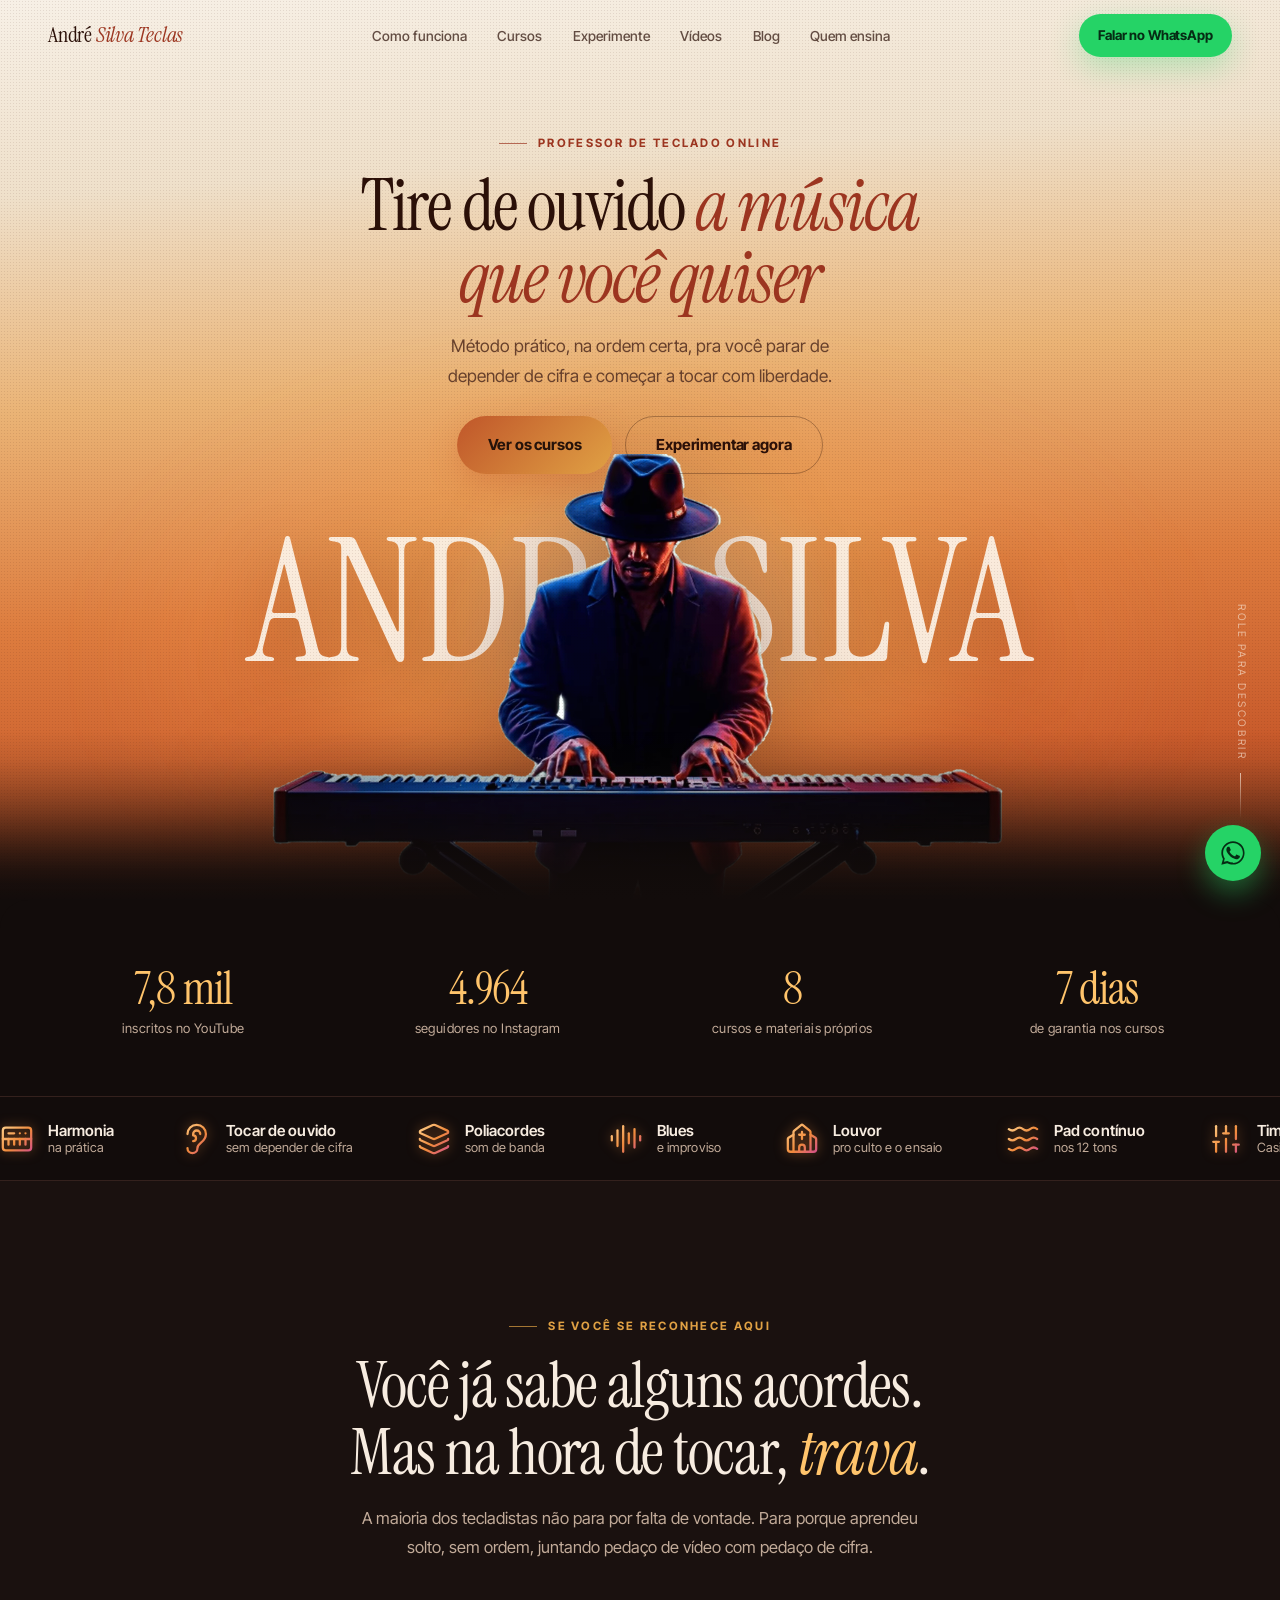
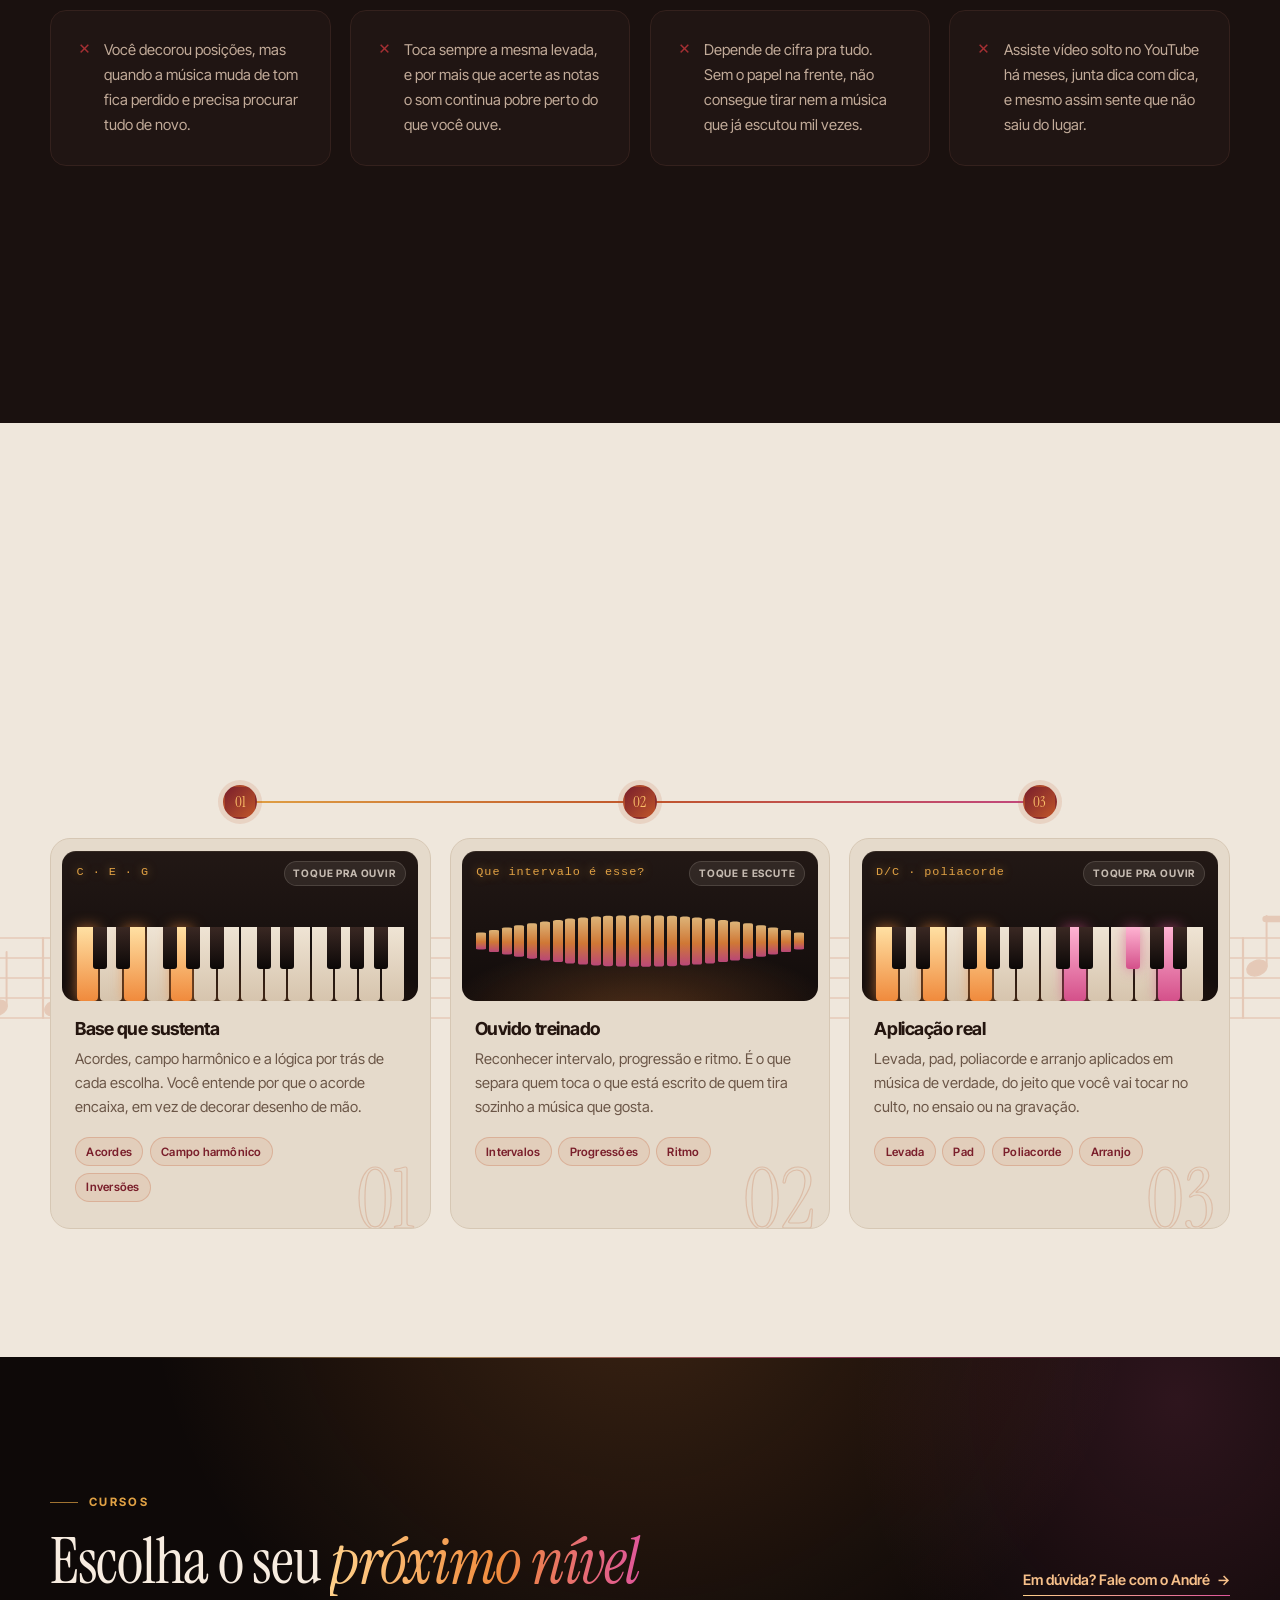
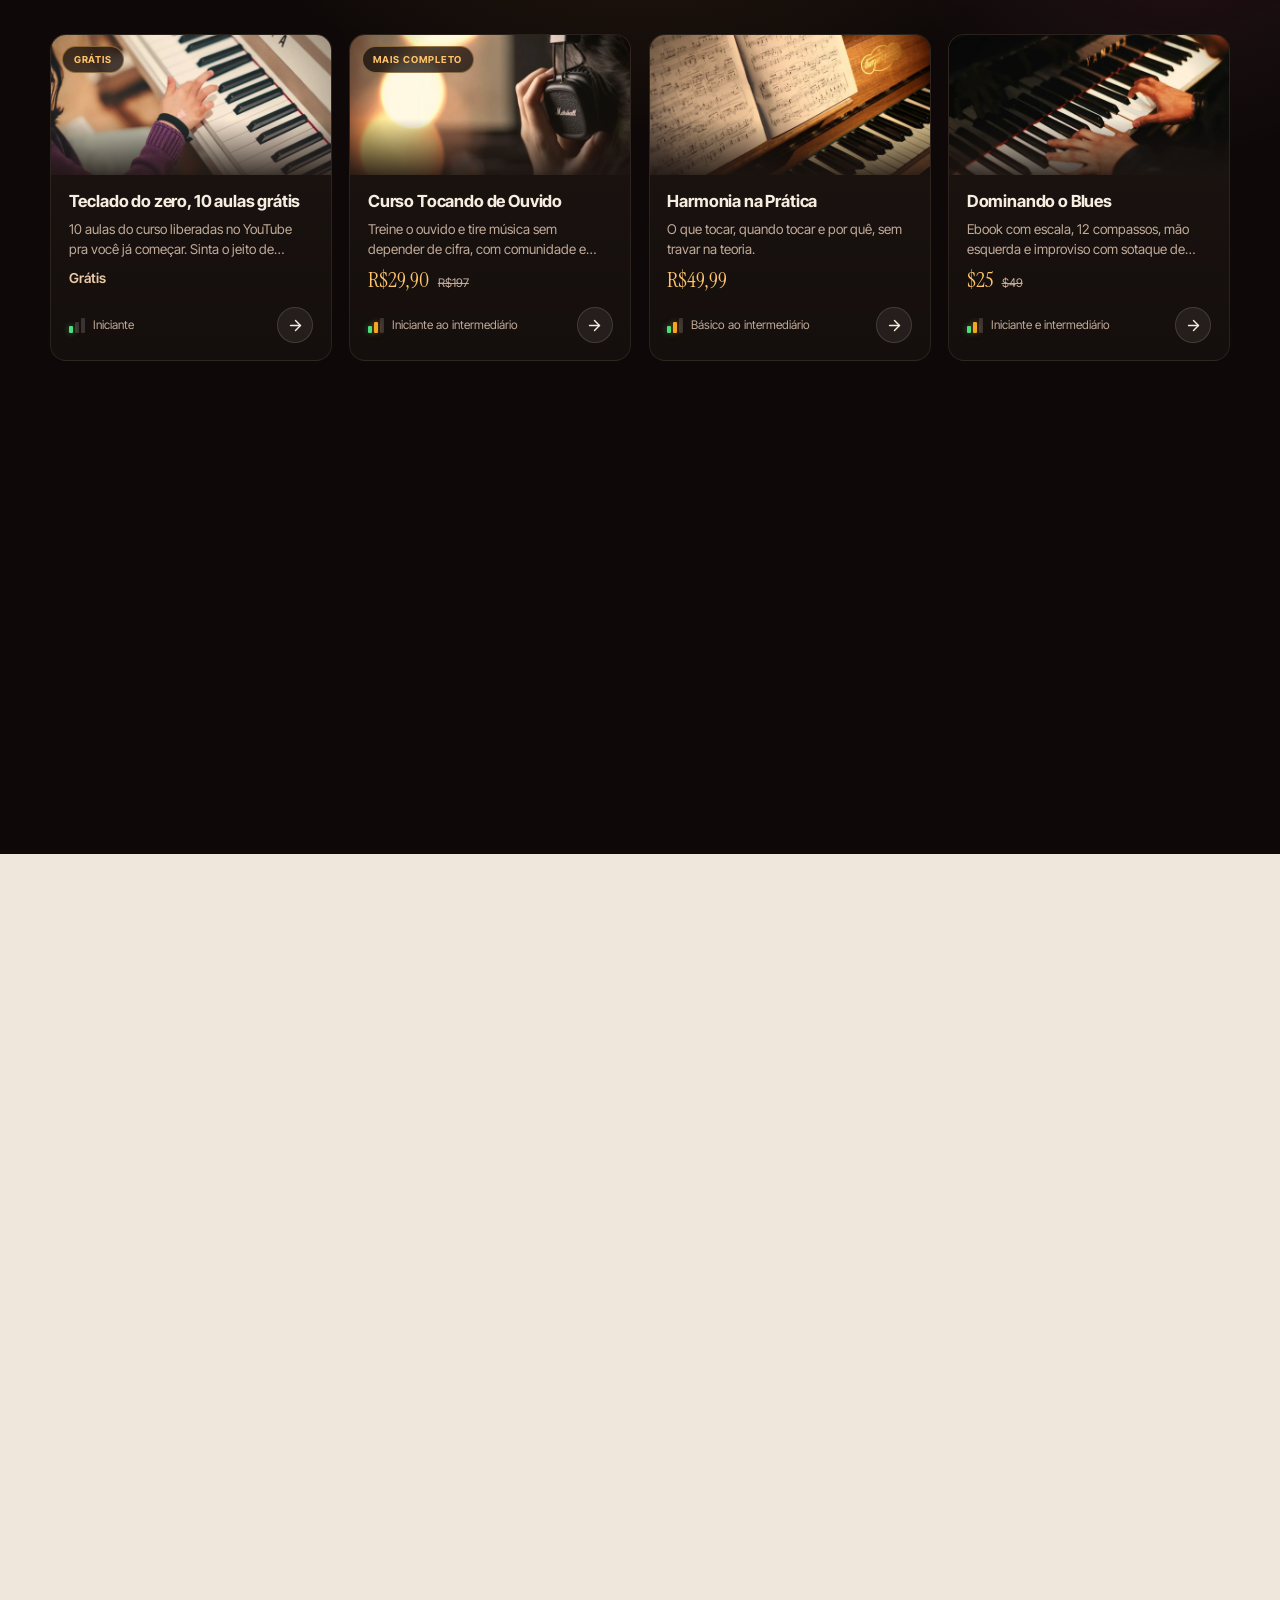
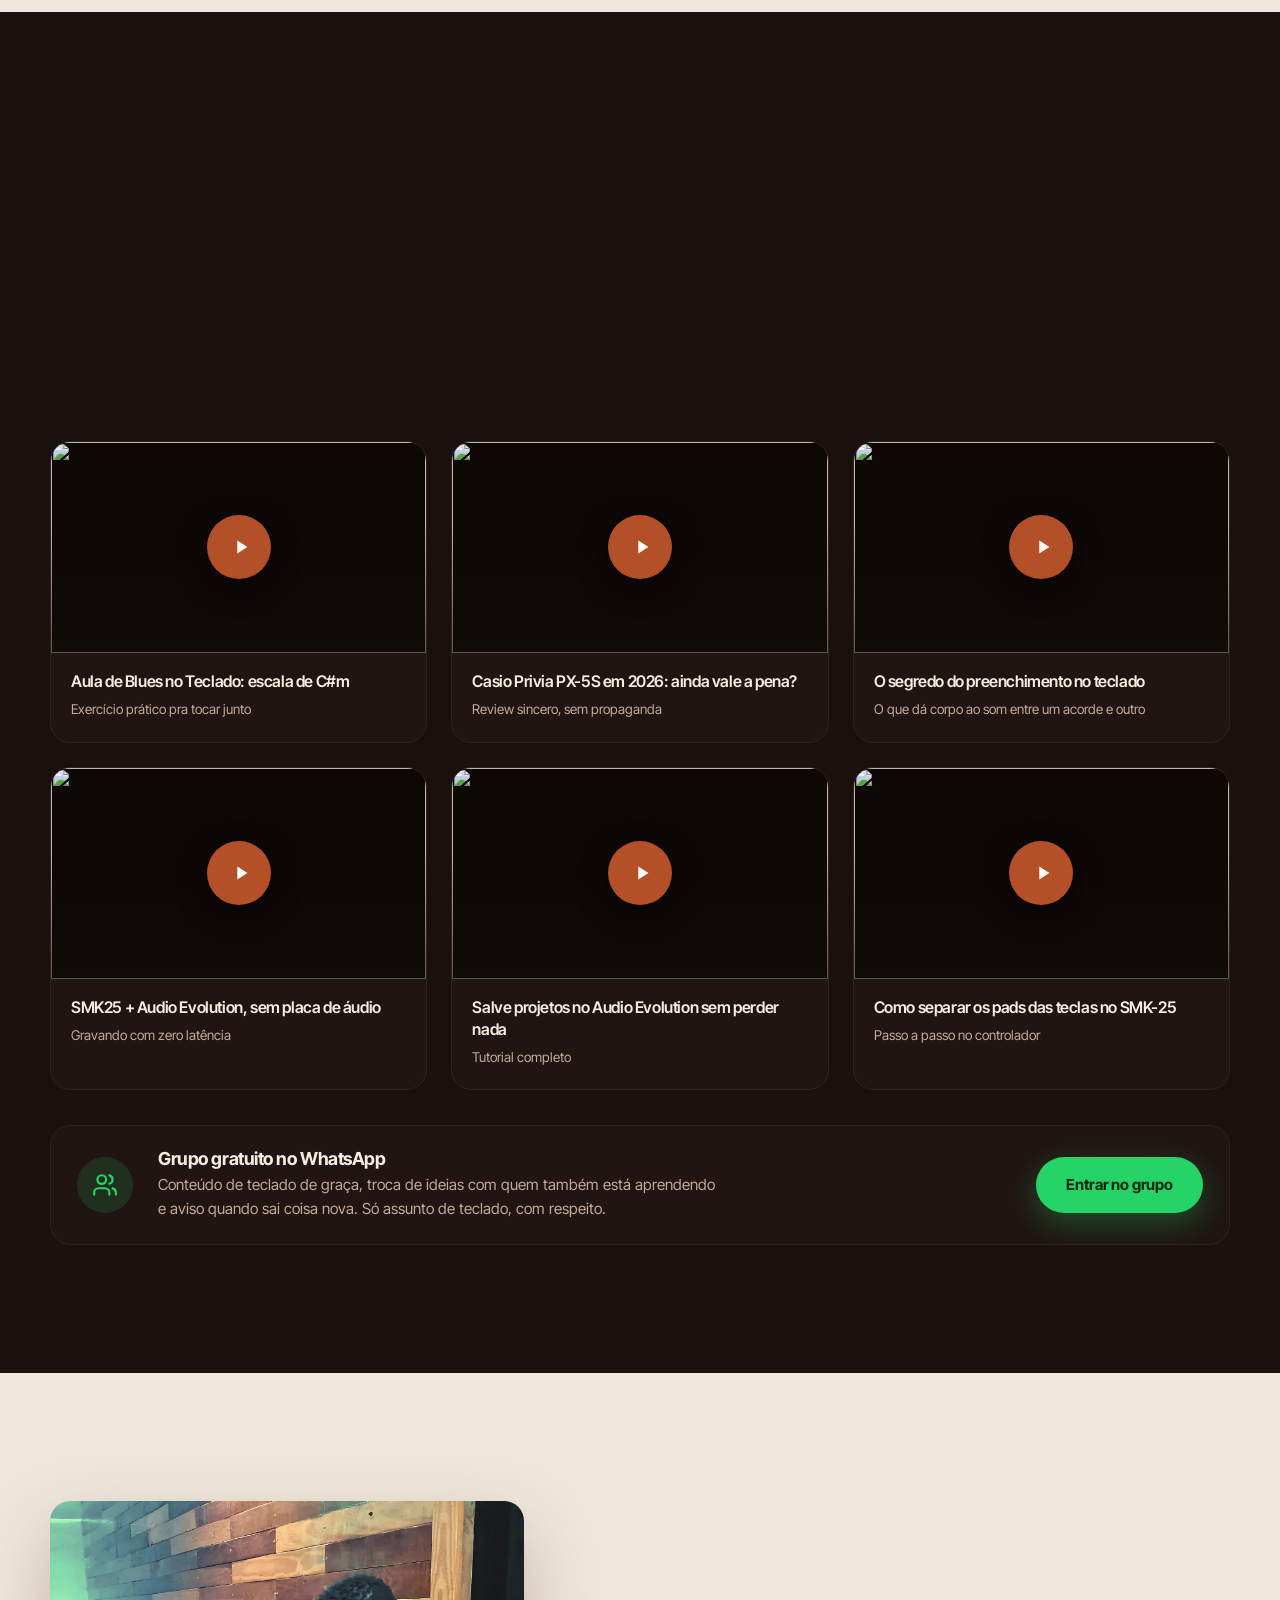
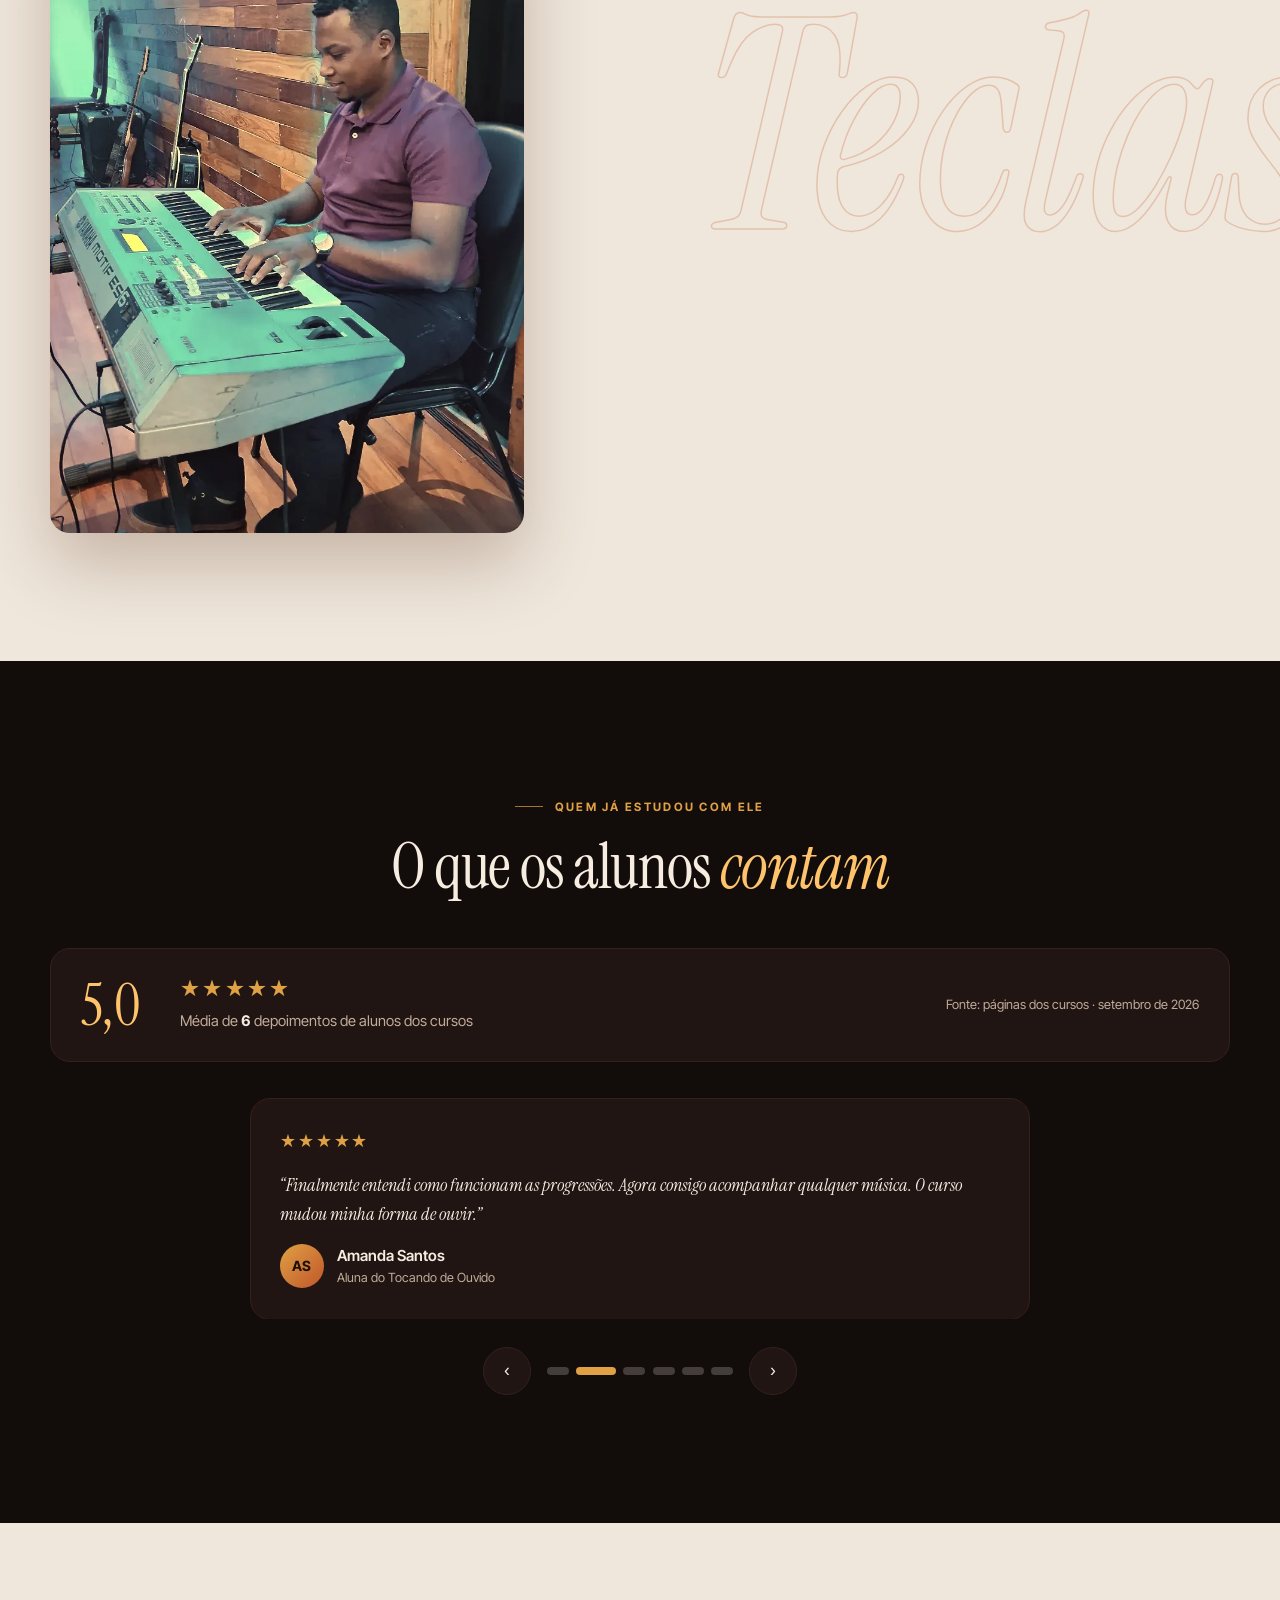
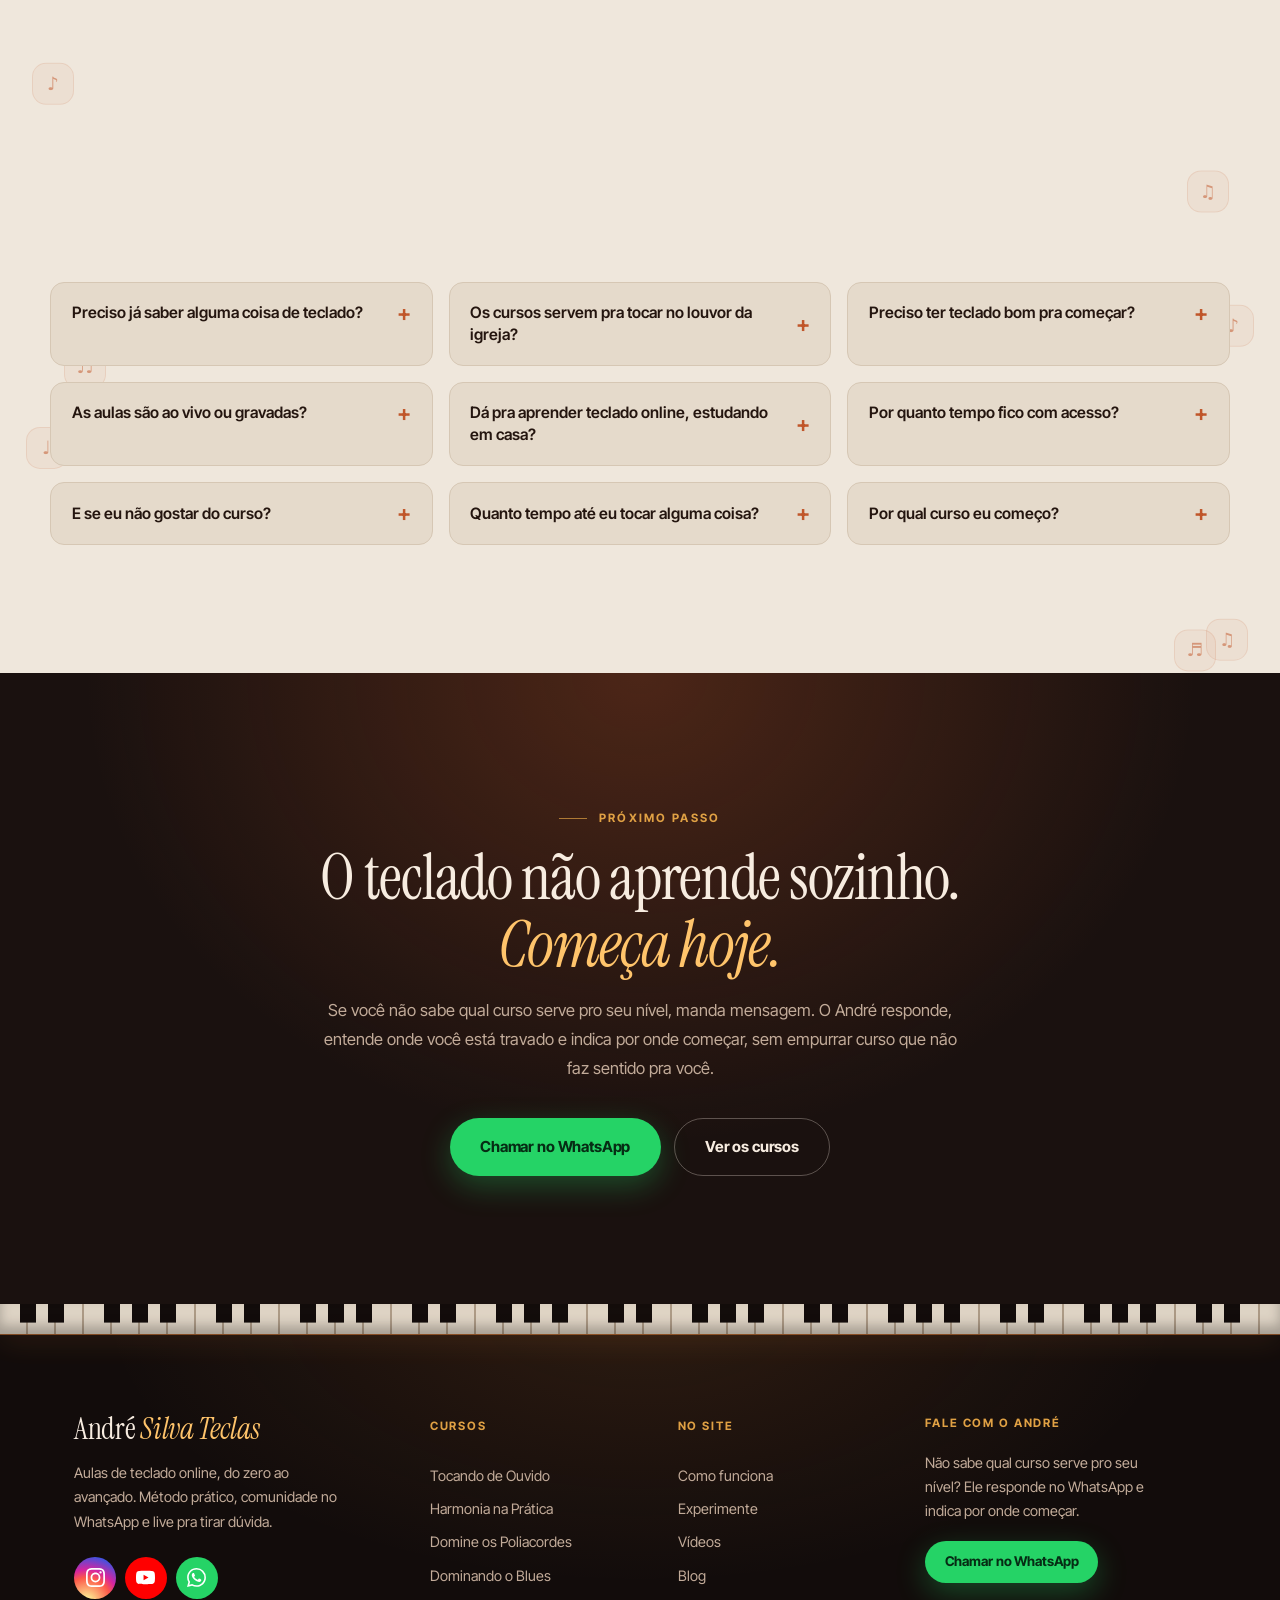
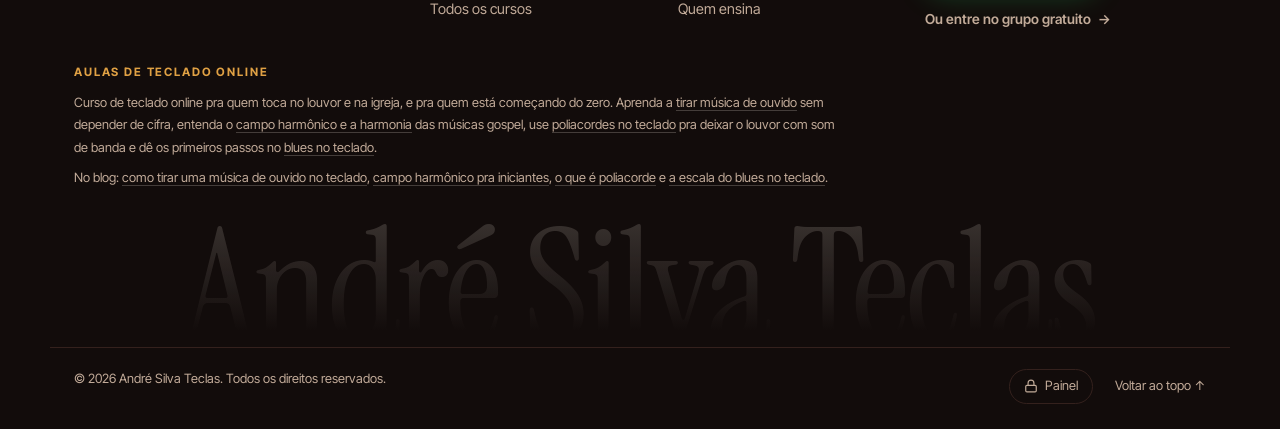
==== commit c96f44a3: "André Teclas: largura e altura reais nas imagens (a página não pula ao carregar)" ====
--- a/index.html
+++ b/index.html
@@ -342,7 +342,7 @@
     <div class="cursos">
 
       <a class="curso revela" href="https://www.youtube.com/playlist?list=PLtcFS3HNu-adKL1GqqH_nlS-s5heWaRCN" target="_blank" rel="noopener">
-        <div class="curso__capa"><img data-px-img="14" src="assets/img/capas/aula-gratis.webp" alt="" loading="lazy"><span class="curso__selo">Grátis</span></div>
+        <div class="curso__capa"><img data-px-img="14" src="assets/img/capas/aula-gratis.webp" alt="" width="1200" height="900" loading="lazy"><span class="curso__selo">Grátis</span></div>
         <div class="curso__corpo">
           <h3 class="curso__titulo">Teclado do zero, 10 aulas grátis</h3>
           <p class="curso__desc">10 aulas do curso liberadas no YouTube pra você já começar. Sinta o jeito de ensinar antes de investir.</p>
@@ -355,7 +355,7 @@
       </a>
 
       <a class="curso revela" data-curso="tocando-de-ouvido" href="cursos/tocando-de-ouvido/">
-        <div class="curso__capa"><img data-px-img="14" src="assets/img/capas/tocando-de-ouvido.webp" alt="" loading="lazy"><span class="curso__selo">Mais completo</span></div>
+        <div class="curso__capa"><img data-px-img="14" src="assets/img/capas/tocando-de-ouvido.webp" alt="" width="1200" height="900" loading="lazy"><span class="curso__selo">Mais completo</span></div>
         <div class="curso__corpo">
           <h3 class="curso__titulo">Curso Tocando de Ouvido</h3>
           <p class="curso__desc">Treine o ouvido e tire música sem depender de cifra, com comunidade e lives.</p>
@@ -368,7 +368,7 @@
       </a>
 
       <a class="curso revela" data-curso="harmonia-na-pratica" href="cursos/harmonia-na-pratica/">
-        <div class="curso__capa"><img data-px-img="14" src="assets/img/capas/harmonia-na-pratica.webp" alt="" loading="lazy"></div>
+        <div class="curso__capa"><img data-px-img="14" src="assets/img/capas/harmonia-na-pratica.webp" alt="" width="1200" height="900" loading="lazy"></div>
         <div class="curso__corpo">
           <h3 class="curso__titulo">Harmonia na Prática</h3>
           <p class="curso__desc">O que tocar, quando tocar e por quê, sem travar na teoria.</p>
@@ -381,7 +381,7 @@
       </a>
 
       <a class="curso revela" data-curso="dominando-o-blues" href="cursos/dominando-o-blues/">
-        <div class="curso__capa"><img data-px-img="14" src="assets/img/capas/dominando-o-blues.webp" alt="" loading="lazy"></div>
+        <div class="curso__capa"><img data-px-img="14" src="assets/img/capas/dominando-o-blues.webp" alt="" width="1200" height="900" loading="lazy"></div>
         <div class="curso__corpo">
           <h3 class="curso__titulo">Dominando o Blues</h3>
           <p class="curso__desc">Ebook com escala, 12 compassos, mão esquerda e improviso com sotaque de blues.</p>
@@ -395,7 +395,7 @@
 
       
       <a class="curso revela" data-curso="poliacordes" href="cursos/poliacordes/">
-        <div class="curso__capa"><img data-px-img="14" src="assets/img/capas/poliacordes.webp" alt="" loading="lazy"></div>
+        <div class="curso__capa"><img data-px-img="14" src="assets/img/capas/poliacordes.webp" alt="" width="1200" height="900" loading="lazy"></div>
         <div class="curso__corpo">
           <h3 class="curso__titulo">Domine os Poliacordes</h3>
           <p class="curso__desc">Acordes sobrepostos nos 12 tons, pra dar som de banda ao seu teclado.</p>
@@ -408,7 +408,7 @@
       </a>
 
       <a class="curso revela" data-comprar="pad-continuo" href="https://pay.hotmart.com/R96437457S" target="_blank" rel="noopener">
-        <div class="curso__capa"><img data-px-img="14" src="assets/img/capas/pad-continuo.webp" alt="" loading="lazy"></div>
+        <div class="curso__capa"><img data-px-img="14" src="assets/img/capas/pad-continuo.webp" alt="" width="1200" height="900" loading="lazy"></div>
         <div class="curso__corpo">
           <h3 class="curso__titulo">Pad Contínuo de Alta Qualidade</h3>
           <p class="curso__desc">Pads nos 12 tons pra sustentar o ambiente do começo ao fim, sem corte.</p>
@@ -421,7 +421,7 @@
       </a>
 
       <a class="curso revela" data-comprar="pacote-timbres" href="https://pay.hotmart.com/L106422851H" target="_blank" rel="noopener">
-        <div class="curso__capa"><img data-px-img="14" src="assets/img/capas/pacote-timbres.webp" alt="" loading="lazy"></div>
+        <div class="curso__capa"><img data-px-img="14" src="assets/img/capas/pacote-timbres.webp" alt="" width="1200" height="900" loading="lazy"></div>
         <div class="curso__corpo">
           <h3 class="curso__titulo">Pacote de Timbres Casio Privia PX-5S</h3>
           <p class="curso__desc">Timbres prontos pra carregar no seu PX-5S e tocar com som de produção.</p>
@@ -436,7 +436,7 @@
       <!-- Loja de afiliado do André na Shopee. rel="sponsored" e o aviso no
            texto: link de afiliado tem que se apresentar como tal. -->
       <a class="curso revela" href="https://collshp.com/andremirandabarber674?view=storefront" target="_blank" rel="noopener sponsored">
-        <div class="curso__capa"><img data-px-img="14" src="assets/img/capas/loja-recomendados.webp" alt="" loading="lazy"><span class="curso__selo">Shopee</span></div>
+        <div class="curso__capa"><img data-px-img="14" src="assets/img/capas/loja-recomendados.webp" alt="" width="1200" height="900" loading="lazy"><span class="curso__selo">Shopee</span></div>
         <div class="curso__corpo">
           <h3 class="curso__titulo">Equipamentos recomendados</h3>
           <p class="curso__desc">Cabos, pedais, fones e acessórios que ele indica. Loja de afiliado na Shopee.</p>
@@ -537,7 +537,7 @@
   <div class="sobre__fundo" aria-hidden="true" data-px="-0.18">Teclas</div>
   <div class="limite sobre__grade">
     <div class="moldura sobre__foto">
-      <img data-px-img="30" src="assets/img/sobre-andre.webp" alt="André Silva Teclas tocando teclado em estúdio" loading="lazy">
+      <img data-px-img="30" src="assets/img/sobre-andre.webp" alt="André Silva Teclas tocando teclado em estúdio" width="1080" height="1350" loading="lazy">
     </div>
     <div class="revela">
       <p class="kicker">Quem ensina</p>
